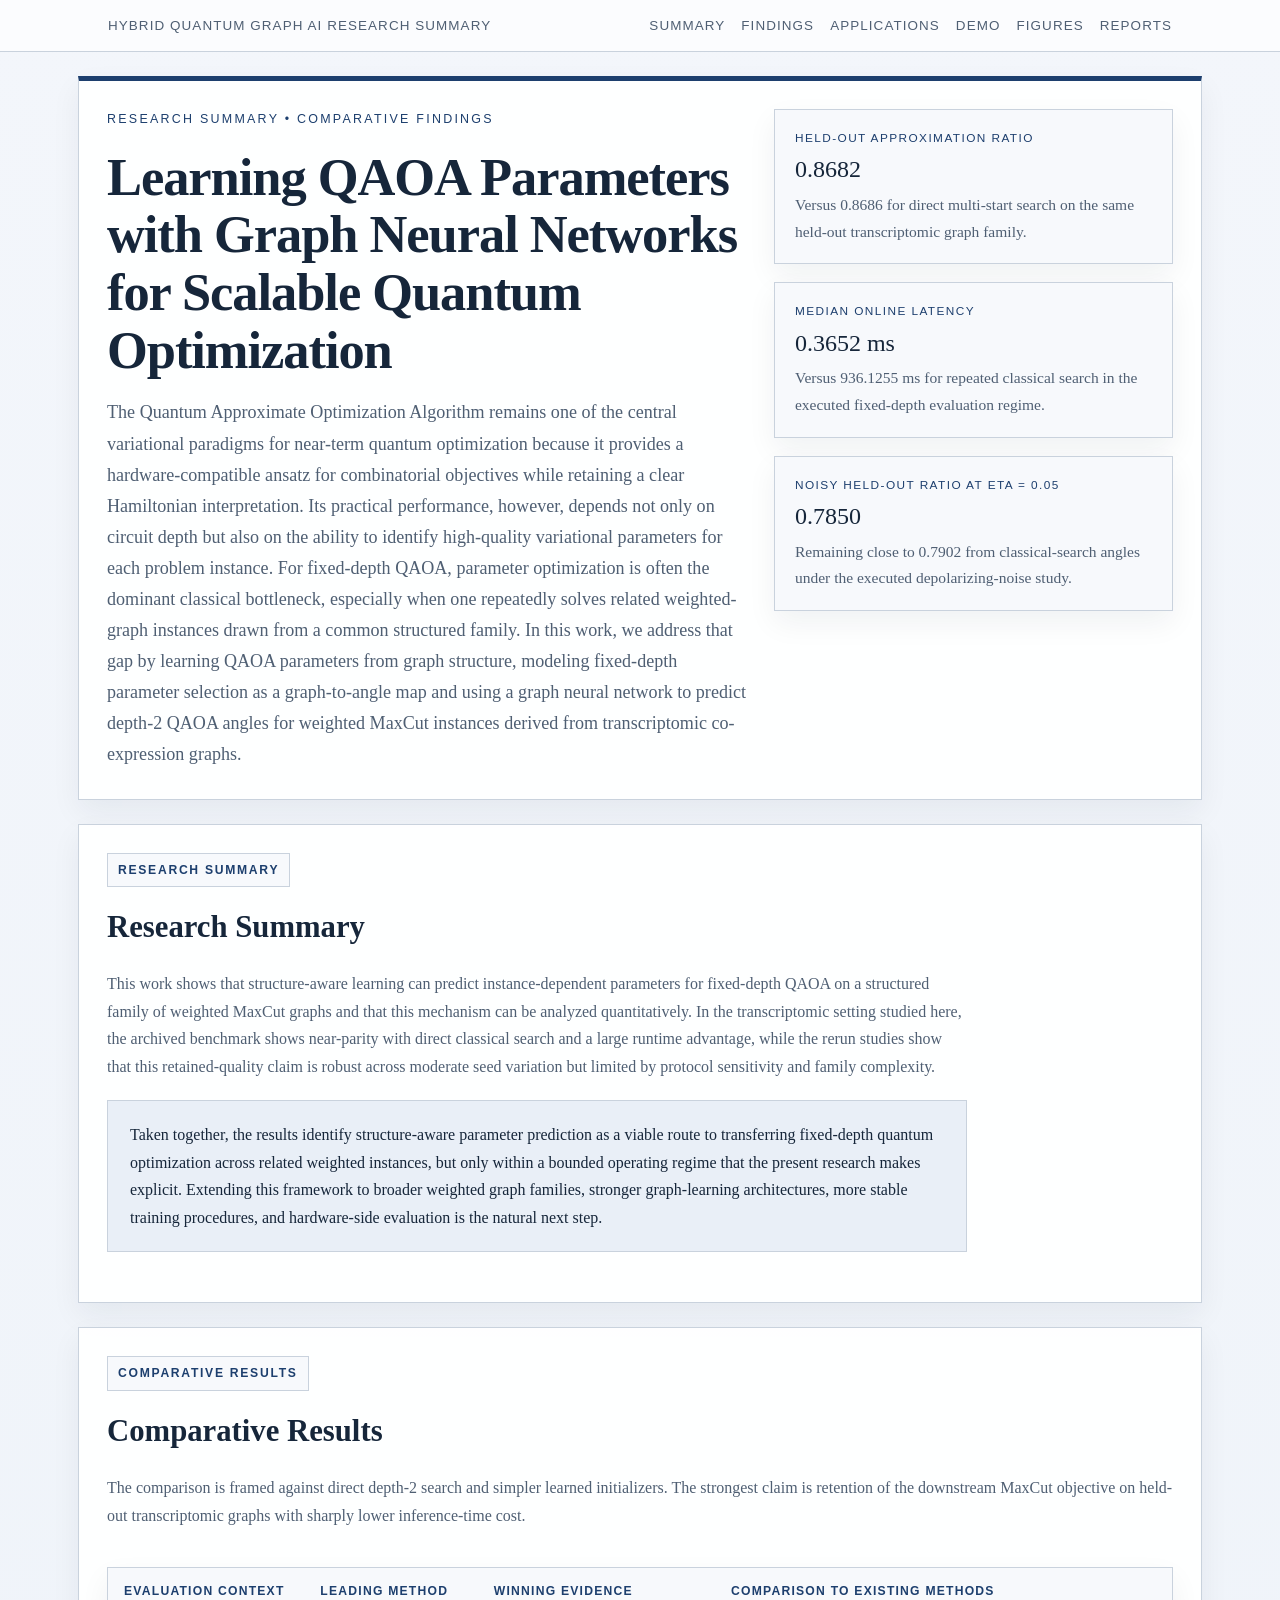
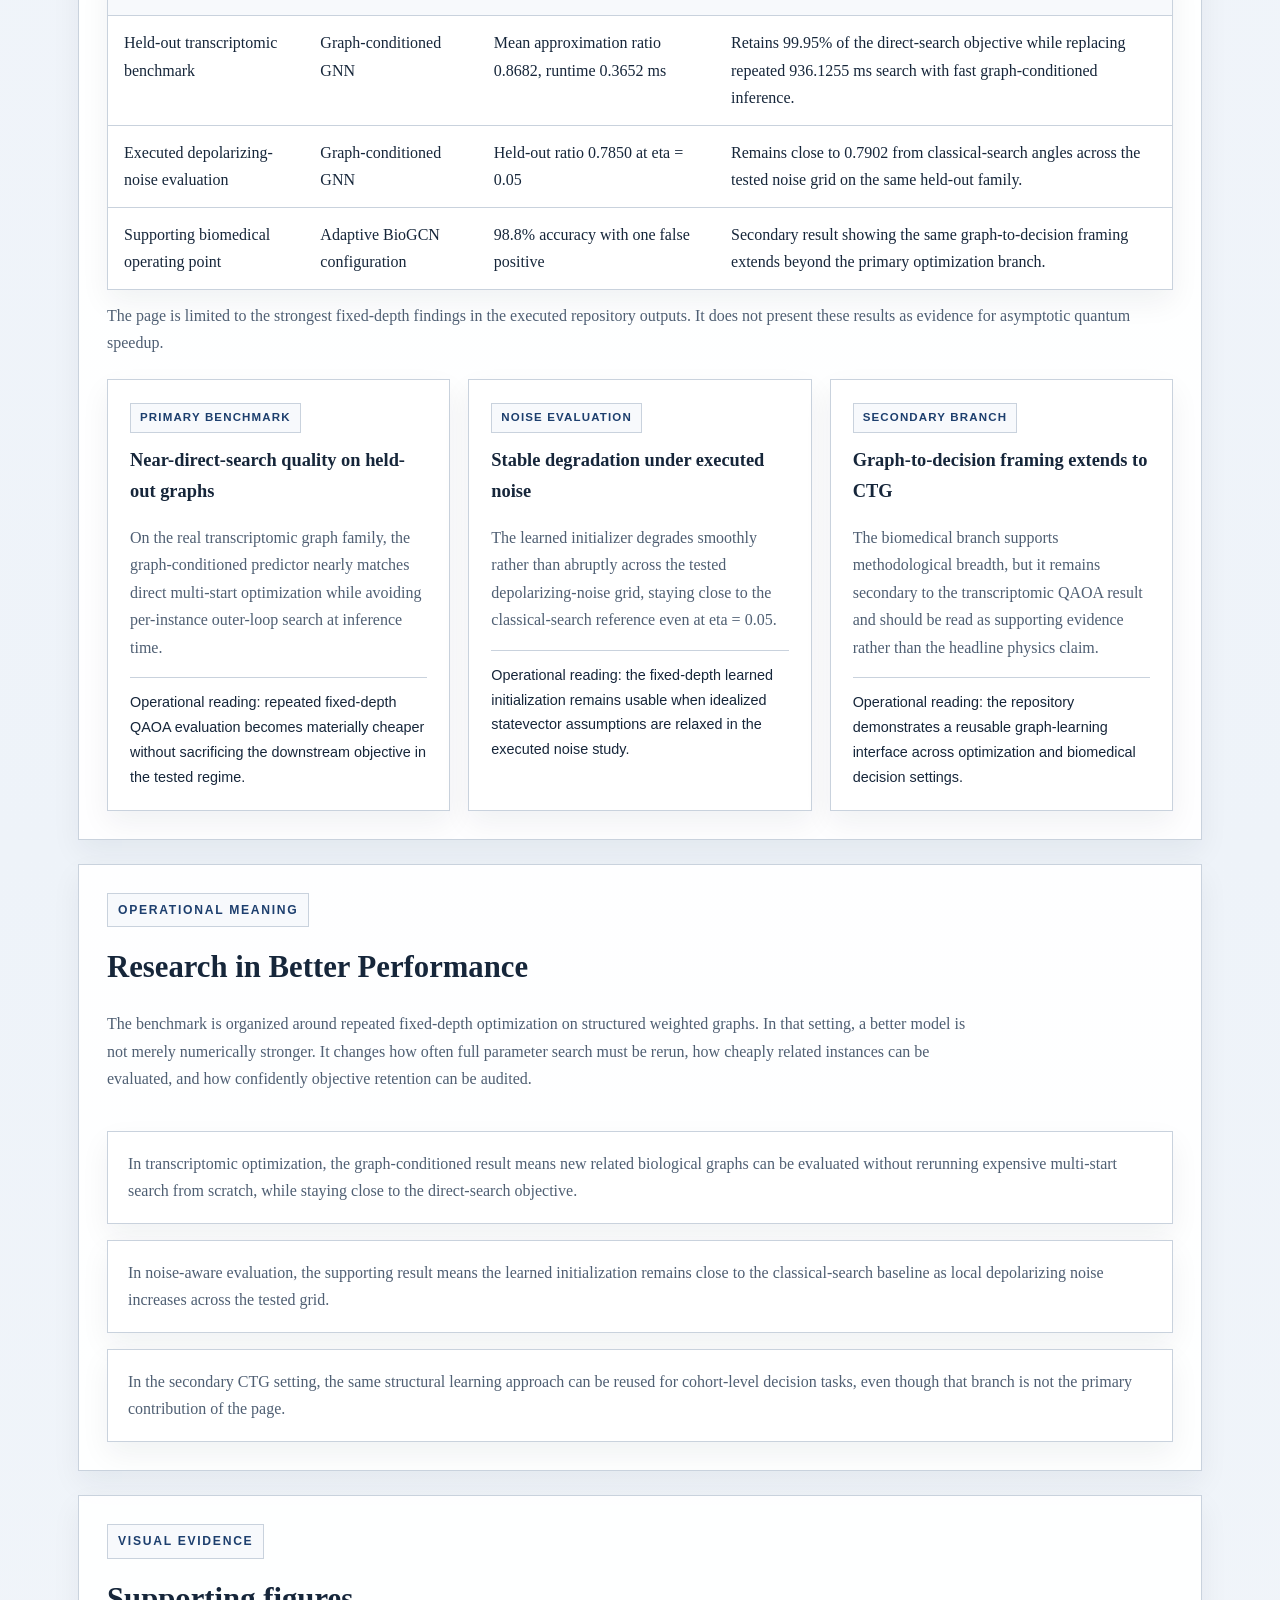
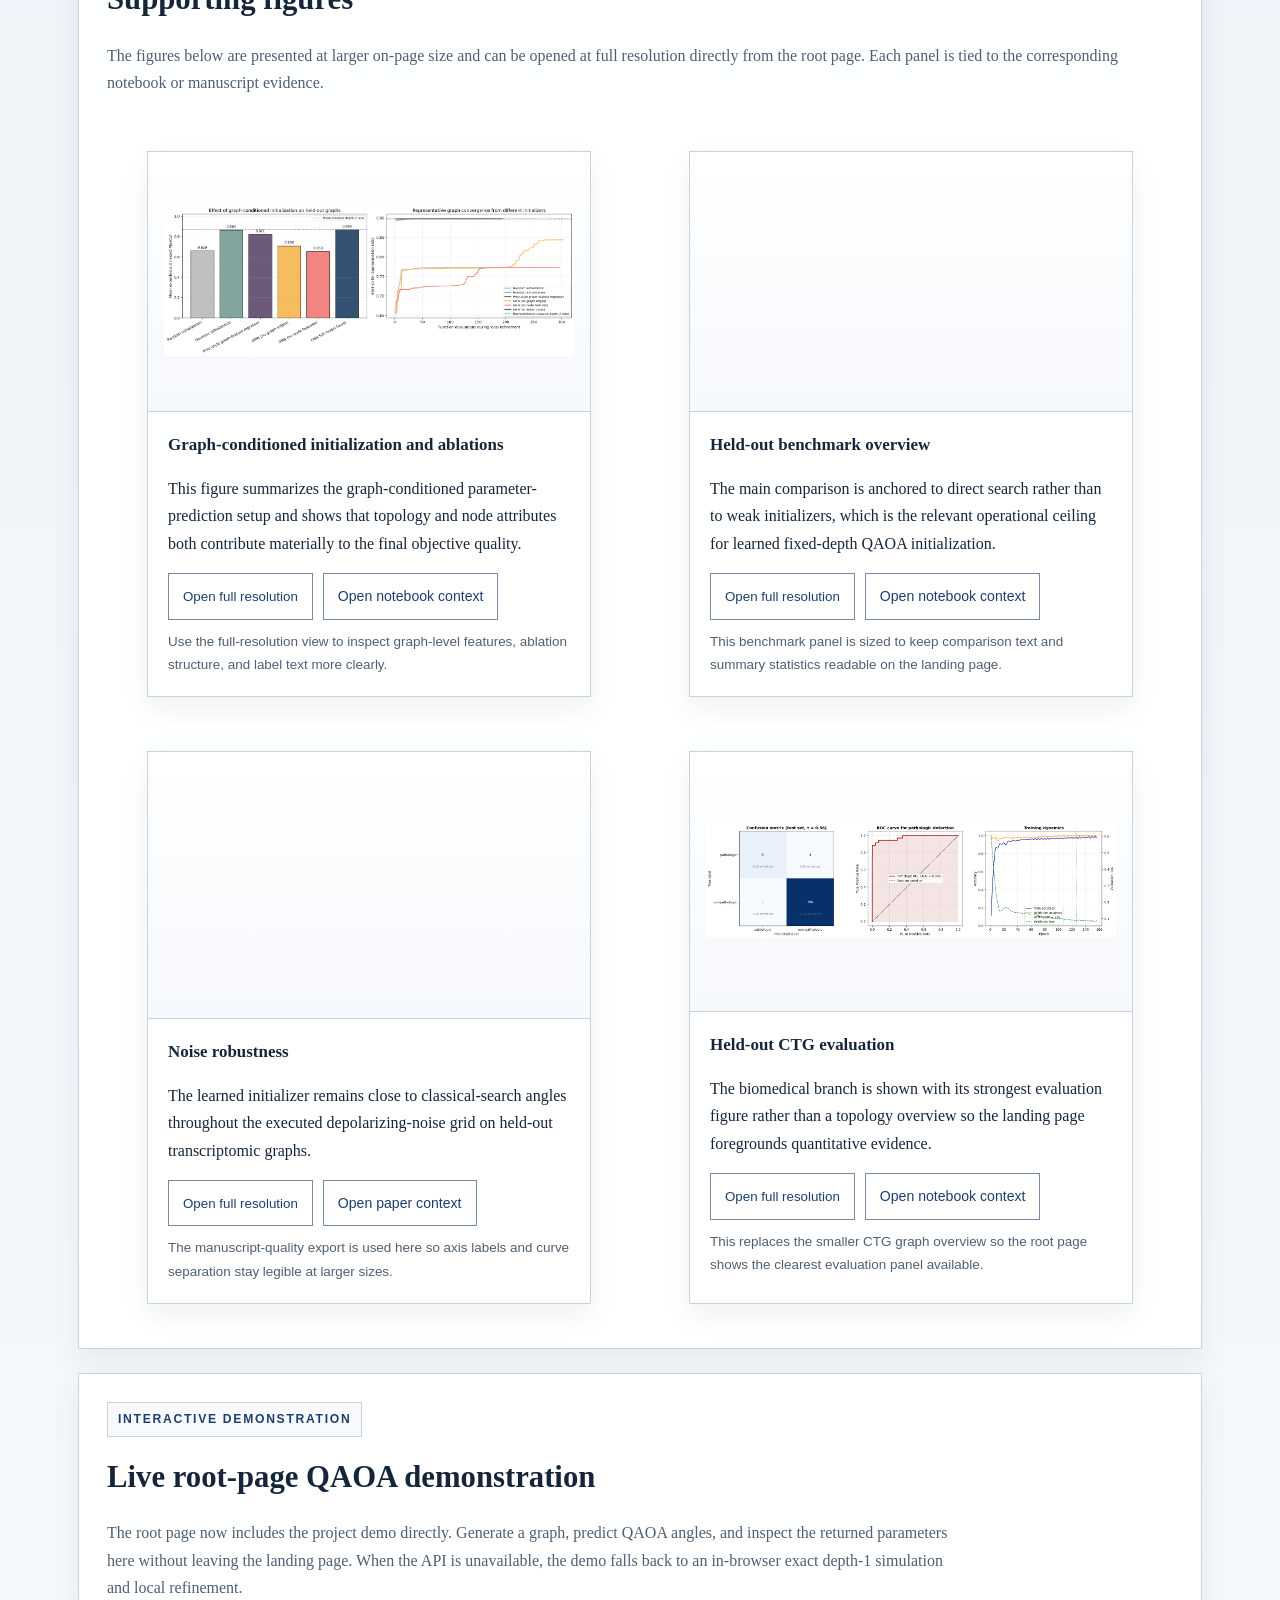
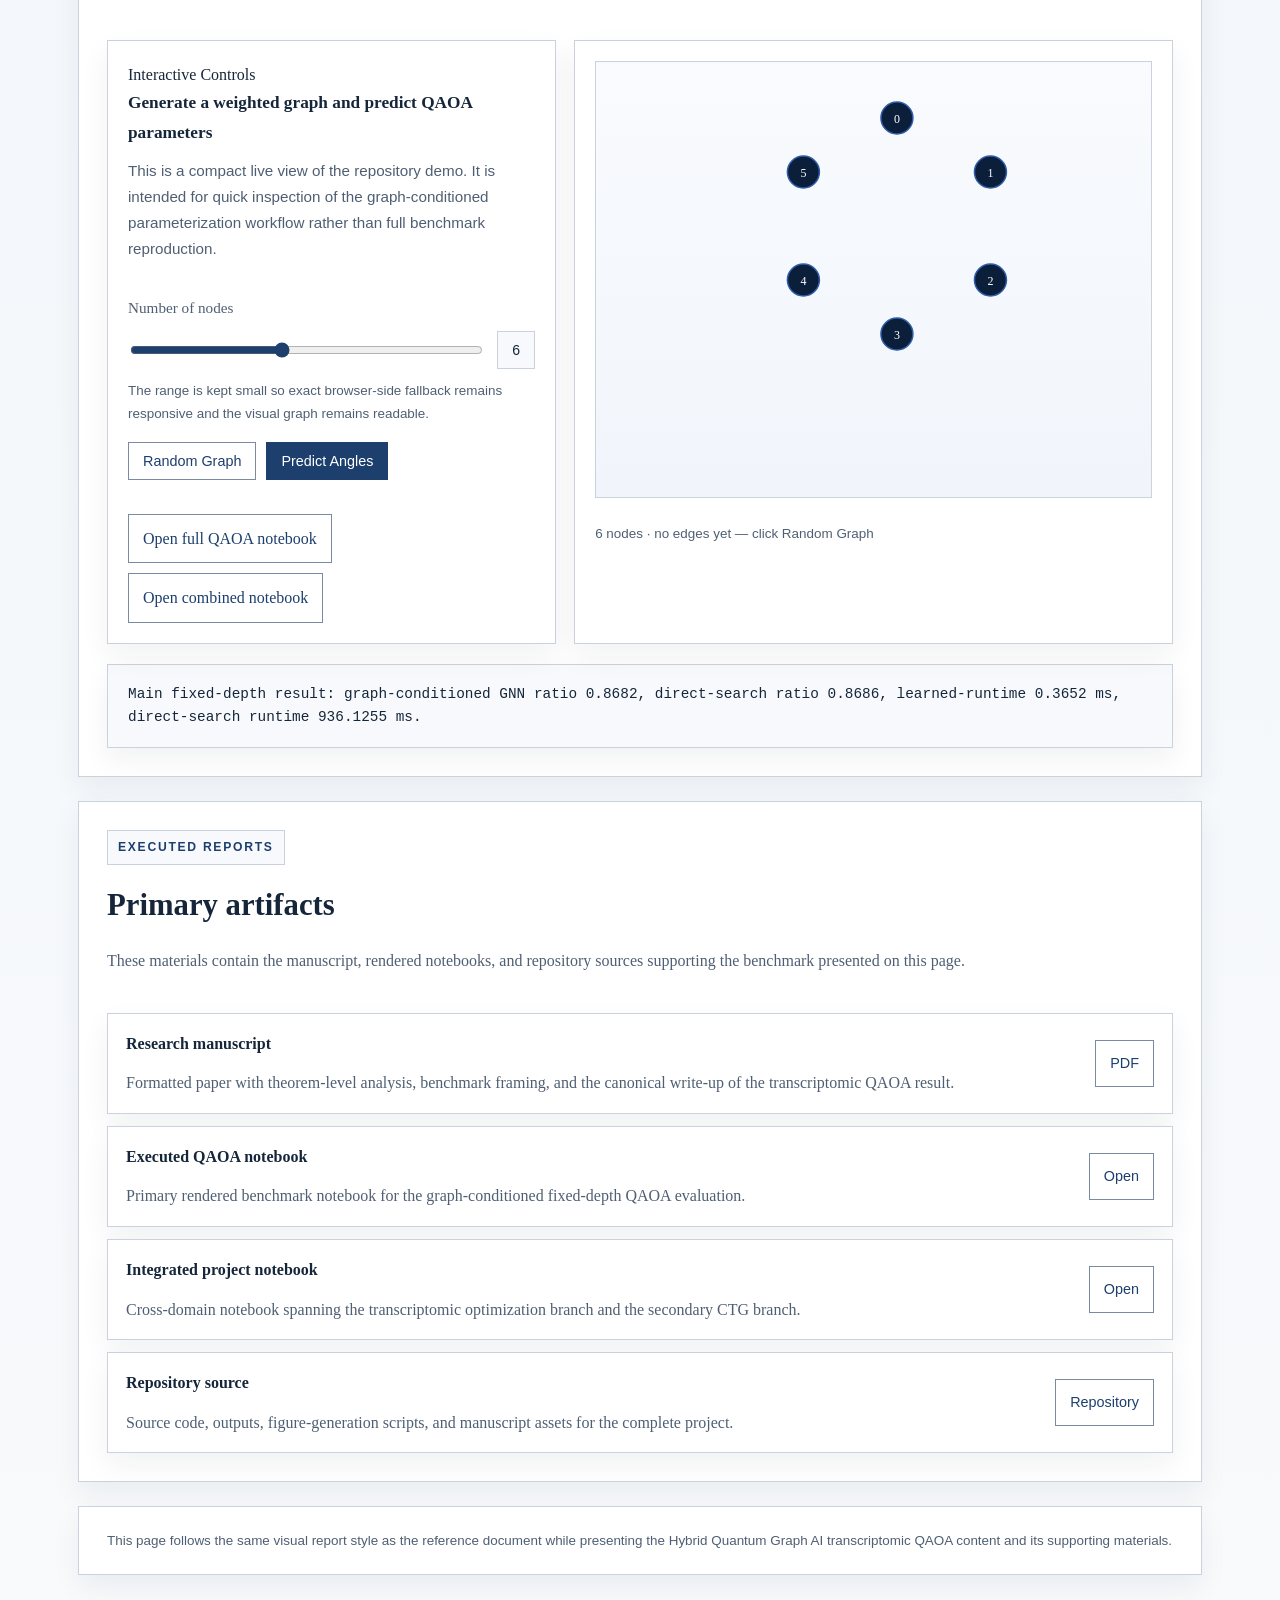
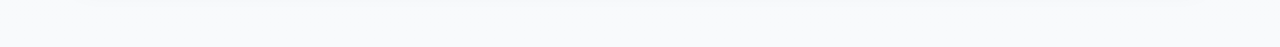
==== index.html @ 2dfcccbc "Update research project" ====
<!DOCTYPE html>
<html lang="en">
<head>
  <meta charset="UTF-8" />
  <meta name="viewport" content="width=device-width, initial-scale=1.0" />
  <title>Hybrid Quantum Graph AI Research Summary</title>
  <meta name="description" content="Research summary for graph neural network prediction of fixed-depth QAOA parameters on weighted transcriptomic graphs, with held-out evidence and reproducible materials." />
  <style>
    :root {
      --background: #ffffff;
      --surface: #f7f9fc;
      --border: #c9d2dd;
      --border-strong: #7a8ba1;
      --ink: #16263a;
      --muted: #4f5f73;
      --accent: #1d3f6e;
      --accent-soft: #e9eff7;
      --shadow: 0 12px 28px rgba(22, 38, 58, 0.06);
      --font-serif: "Iowan Old Style", "Palatino Linotype", "Book Antiqua", Garamond, Georgia, serif;
      --font-sans: "Avenir Next", "Segoe UI", Helvetica, Arial, sans-serif;
      --font-mono: "SFMono-Regular", Menlo, Consolas, monospace;
    }

    * {
      box-sizing: border-box;
    }

    html {
      scroll-behavior: smooth;
    }

    body {
      margin: 0;
      background:
        linear-gradient(180deg, #f3f6fb 0%, #eef3f9 38%, #f8fafc 100%);
      color: var(--ink);
      font-family: var(--font-serif);
      line-height: 1.72;
    }

    a {
      color: var(--accent);
      text-decoration: none;
    }

    a:hover,
    a:focus {
      text-decoration: underline;
    }

    img {
      display: block;
      width: 100%;
      height: auto;
    }

    .page {
      max-width: 1180px;
      margin: 0 auto;
      padding: 24px 28px 72px;
    }

    .page-stack {
      display: grid;
      gap: 24px;
    }

    .block-shell {
      border: 1px solid var(--border);
      background: rgba(255, 255, 255, 0.96);
      box-shadow: var(--shadow);
      overflow: hidden;
    }

    .block-shell > .block-inner {
      padding: 28px;
    }

    .report-bar {
      position: sticky;
      top: 0;
      z-index: 1000;
      border-bottom: 1px solid var(--border);
      background: #fbfcfe;
    }

    .report-bar-inner {
      max-width: 1120px;
      margin: 0 auto;
      padding: 14px 28px;
      display: flex;
      align-items: center;
      justify-content: space-between;
      gap: 18px;
      font-family: var(--font-sans);
      font-size: 0.84rem;
      color: var(--muted);
      letter-spacing: 0.08em;
      text-transform: uppercase;
    }

    .report-bar nav {
      display: flex;
      flex-wrap: wrap;
      gap: 16px;
    }

    .report-bar a {
      color: var(--muted);
    }

    .report-bar a:hover,
    .report-bar a:focus {
      color: var(--accent);
      text-decoration: none;
    }

    .cover {
      border-top: 5px solid var(--accent);
    }

    .cover-grid {
      display: grid;
      grid-template-columns: minmax(0, 1.45fr) minmax(320px, 0.9fr);
      gap: 24px;
      align-items: start;
    }

    .cover-kicker {
      margin: 0 0 18px;
      font-family: var(--font-sans);
      font-size: 0.78rem;
      letter-spacing: 0.18em;
      text-transform: uppercase;
      color: var(--accent);
    }

    h1,
    h2,
    h3,
    h4 {
      margin: 0;
      color: var(--ink);
      font-weight: 600;
    }

    h1 {
      max-width: 980px;
      font-size: clamp(2.3rem, 4.1vw, 3.8rem);
      line-height: 1.1;
      letter-spacing: -0.02em;
    }

    .subtitle {
      max-width: 100%;
      margin: 18px 0 0;
      font-size: 1.13rem;
      color: var(--muted);
    }

    .cover-meta {
      display: grid;
      grid-template-columns: 1fr;
      gap: 18px;
    }

    .meta-block {
      padding: 18px 20px;
      border: 1px solid var(--border);
      background: var(--surface);
      box-shadow: var(--shadow);
    }

    .meta-label {
      margin-bottom: 8px;
      font-family: var(--font-sans);
      font-size: 0.74rem;
      letter-spacing: 0.12em;
      text-transform: uppercase;
      color: var(--accent);
    }

    .meta-value {
      font-size: 1.5rem;
      line-height: 1.15;
    }

    .meta-note {
      margin: 8px 0 0;
      font-size: 0.97rem;
      color: var(--muted);
    }

    section {
      scroll-margin-top: 88px;
    }

    .section-header {
      display: grid;
      gap: 14px;
      align-items: start;
      margin-bottom: 22px;
    }

    .section-label {
      display: inline-flex;
      align-items: center;
      width: fit-content;
      padding: 6px 10px;
      border: 1px solid var(--border);
      background: var(--surface);
      font-family: var(--font-sans);
      font-size: 0.76rem;
      font-weight: 700;
      letter-spacing: 0.14em;
      text-transform: uppercase;
      color: var(--accent);
    }

    .section-intro h2 {
      font-size: clamp(1.55rem, 2.4vw, 2.1rem);
      margin-bottom: 10px;
    }

    .section-intro p,
    .body-copy p,
    .card p,
    .table-note,
    li {
      font-size: 1rem;
      color: var(--muted);
    }

    .body-copy {
      max-width: 860px;
    }

    .lead-callout {
      margin-top: 20px;
      padding: 20px 22px;
      border: 1px solid var(--border);
      background: var(--accent-soft);
    }

    .lead-callout p {
      margin: 0;
      color: var(--ink);
    }

    .grid-2,
    .grid-3 {
      display: grid;
      gap: 18px;
      margin-top: 22px;
    }

    .grid-2 {
      grid-template-columns: repeat(2, minmax(0, 1fr));
    }

    .grid-3 {
      grid-template-columns: repeat(3, minmax(0, 1fr));
    }

    .card,
    .figure,
    .table-wrap,
    .demo-panel,
    .link-item,
    .status-card,
    .code-block,
    .application-list li {
      border: 1px solid var(--border);
      background: #ffffff;
      box-shadow: var(--shadow);
    }

    .card {
      padding: 22px 22px 20px;
      min-width: 0;
    }

    .card h3 {
      margin-bottom: 10px;
      font-size: 1.15rem;
    }

    .card .tag {
      display: inline-block;
      margin-bottom: 12px;
      padding: 4px 9px;
      border: 1px solid var(--border);
      background: var(--surface);
      color: var(--accent);
      font-family: var(--font-sans);
      font-size: 0.72rem;
      font-weight: 700;
      letter-spacing: 0.1em;
      text-transform: uppercase;
    }

    .metric-line {
      margin-top: 12px;
      padding-top: 12px;
      border-top: 1px solid var(--border);
      font-family: var(--font-sans);
      font-size: 0.9rem;
      color: var(--ink);
    }

    .table-wrap {
      overflow-x: auto;
    }

    table {
      width: 100%;
      border-collapse: collapse;
      min-width: 720px;
    }

    th,
    td {
      padding: 13px 16px;
      border-bottom: 1px solid var(--border);
      text-align: left;
      vertical-align: top;
    }

    th {
      background: var(--surface);
      color: var(--accent);
      font-family: var(--font-sans);
      font-size: 0.76rem;
      font-weight: 700;
      letter-spacing: 0.1em;
      text-transform: uppercase;
    }

    tr:last-child td {
      border-bottom: 0;
    }

    .table-note {
      margin: 12px 0 0;
    }

    .application-list {
      display: grid;
      gap: 16px;
      margin: 18px 0 0;
      padding: 0;
      max-width: none;
      list-style: none;
    }

    .application-list li + li {
      margin-top: 0;
    }

    .application-list li {
      padding: 18px 20px;
    }

    .figure img {
      border-bottom: 1px solid var(--border);
      background: linear-gradient(180deg, #ffffff 0%, #f5f8fc 100%);
      object-fit: contain;
      aspect-ratio: auto;
      min-height: 260px;
      max-height: 520px;
      height: auto;
      padding: 16px;
    }

    .figure > .figure-zoom {
      display: block;
      width: 100%;
      padding: 0;
      border: 0;
      background: transparent;
      cursor: zoom-in;
    }

    .figure-copy {
      padding: 18px 20px 20px;
    }

    .figure-copy h3 {
      margin-bottom: 8px;
      font-size: 1.06rem;
    }

    .figure-actions {
      display: flex;
      flex-wrap: wrap;
      gap: 10px;
      margin-top: 14px;
      font-family: var(--font-sans);
      font-size: 0.88rem;
    }

    .figure-note {
      margin-top: 10px;
      font-family: var(--font-sans);
      font-size: 0.84rem;
      color: var(--muted);
    }

    .demo-shell {
      display: grid;
      grid-template-columns: minmax(280px, 0.9fr) minmax(0, 1.2fr);
      gap: 18px;
      margin-top: 22px;
    }

    .demo-panel {
      padding: 20px;
    }

    .demo-panel h3 {
      margin-bottom: 8px;
      font-size: 1.08rem;
    }

    .demo-panel p,
    .demo-panel label,
    .demo-panel li {
      color: var(--muted);
      font-size: 0.95rem;
    }

    .demo-controls {
      display: grid;
      gap: 16px;
    }

    .slider-row {
      display: flex;
      align-items: center;
      gap: 12px;
      margin-top: 10px;
    }

    .slider-row input[type="range"] {
      width: 100%;
      accent-color: var(--accent);
    }

    .n-badge {
      min-width: 38px;
      padding: 6px 10px;
      border: 1px solid var(--border);
      background: var(--surface);
      font-family: var(--font-sans);
      font-size: 0.88rem;
      text-align: center;
      color: var(--ink);
    }

    .btn-group {
      display: flex;
      flex-wrap: wrap;
      gap: 10px;
    }

    .btn {
      display: inline-flex;
      align-items: center;
      justify-content: center;
      padding: 10px 14px;
      border: 1px solid var(--border-strong);
      background: #ffffff;
      color: var(--accent);
      font-family: var(--font-sans);
      font-size: 0.9rem;
      cursor: pointer;
    }

    .btn:hover,
    .btn:focus {
      background: var(--accent-soft);
    }

    .btn-primary {
      background: var(--accent);
      color: #ffffff;
      border-color: var(--accent);
    }

    .btn-primary:hover,
    .btn-primary:focus {
      background: #163457;
    }

    .field-note,
    .demo-hint,
    .demo-copy {
      margin-top: 10px;
      font-family: var(--font-sans);
      font-size: 0.84rem;
      color: var(--muted);
    }

    .demo-stage {
      display: grid;
      gap: 14px;
    }

    .graph-frame {
      border: 1px solid var(--border);
      background: linear-gradient(180deg, #f9fbfe 0%, #f1f5fb 100%);
      min-height: 360px;
      padding: 14px;
    }

    #graph-svg {
      width: 100%;
      height: 320px;
      display: block;
    }

    .hidden {
      display: none;
    }

    .status-card {
      padding: 16px 18px;
      background: var(--surface);
    }

    .status-card strong {
      display: block;
      margin-bottom: 10px;
      font-family: var(--font-sans);
      font-size: 0.8rem;
      letter-spacing: 0.1em;
      text-transform: uppercase;
      color: var(--accent);
    }

    .result-grid {
      display: grid;
      grid-template-columns: repeat(3, minmax(0, 1fr));
      gap: 12px;
    }

    .result-grid span {
      display: block;
      margin-bottom: 4px;
      font-family: var(--font-sans);
      font-size: 0.76rem;
      letter-spacing: 0.08em;
      text-transform: uppercase;
      color: var(--muted);
    }

    .result-grid code {
      font-family: var(--font-mono);
      font-size: 0.92rem;
      color: var(--ink);
    }

    .source-badge {
      margin-top: 14px;
      display: inline-flex;
      align-items: center;
      padding: 8px 12px;
      font-family: var(--font-sans);
      font-size: 0.82rem;
      border: 1px solid var(--border);
      background: #ffffff;
      color: var(--ink);
    }

    .source-badge.hidden {
      display: none;
    }

    .source-badge.api {
      border-color: #9bb0c8;
      background: #eef4fb;
    }

    .source-badge.browser {
      border-color: #b7c7af;
      background: #f3f8ef;
    }

    .error-card {
      border-color: #d7b5b5;
      background: #fff7f7;
    }

    .demo-links {
      display: flex;
      flex-wrap: wrap;
      gap: 10px;
      margin-top: 18px;
    }

    .figure-modal {
      width: min(1100px, calc(100vw - 32px));
      max-height: calc(100vh - 32px);
      padding: 0;
      border: 1px solid var(--border);
      box-shadow: 0 28px 60px rgba(8, 19, 35, 0.26);
      background: #ffffff;
    }

    .figure-modal::backdrop {
      background: rgba(8, 19, 35, 0.7);
    }

    .figure-modal-header {
      display: flex;
      align-items: center;
      justify-content: space-between;
      gap: 12px;
      padding: 16px 18px;
      border-bottom: 1px solid var(--border);
      background: var(--surface);
    }

    .figure-modal-title {
      font-size: 1rem;
    }

    .figure-modal-body {
      padding: 18px;
      background: #ffffff;
    }

    .figure-modal-body img {
      width: 100%;
      height: auto;
      max-height: calc(100vh - 160px);
      object-fit: contain;
      background: linear-gradient(180deg, #ffffff 0%, #f5f8fc 100%);
    }

    .link-list {
      display: grid;
      gap: 12px;
      margin-top: 20px;
    }

    .link-item {
      display: flex;
      justify-content: space-between;
      align-items: center;
      gap: 18px;
      padding: 16px 18px;
    }

    .link-item strong {
      display: block;
      margin-bottom: 4px;
      color: var(--ink);
    }

    .link-actions {
      display: flex;
      flex-wrap: wrap;
      gap: 10px;
      font-family: var(--font-sans);
      font-size: 0.9rem;
      white-space: nowrap;
    }

    .button-link {
      display: inline-flex;
      align-items: center;
      justify-content: center;
      padding: 10px 14px;
      border: 1px solid var(--border-strong);
      background: #ffffff;
      color: var(--accent);
      text-decoration: none;
    }

    .button-link:hover,
    .button-link:focus {
      background: var(--accent-soft);
      text-decoration: none;
    }

    .code-block {
      margin-top: 20px;
      padding: 18px 20px;
      background: var(--surface);
      overflow-x: auto;
      font-family: var(--font-mono);
      font-size: 0.9rem;
      line-height: 1.6;
      color: var(--ink);
    }

    footer {
      padding: 22px 28px;
      font-family: var(--font-sans);
      font-size: 0.84rem;
      color: var(--muted);
    }

    @media (max-width: 900px) {
      .cover-grid,
      .cover-meta,
      .grid-2,
      .grid-3,
      .section-header,
      .demo-shell,
      .result-grid {
        grid-template-columns: 1fr;
      }

      .report-bar-inner,
      .link-item {
        flex-direction: column;
        align-items: flex-start;
      }

      .page {
        padding: 0 20px 56px;
      }

      .block-shell > .block-inner,
      footer {
        padding: 22px 20px;
      }

      .report-bar-inner {
        padding: 14px 20px;
      }

      table {
        min-width: 640px;
      }
    }

    @media (max-width: 640px) {
      .page {
        padding: 0 14px 44px;
      }

      .block-shell > .block-inner,
      footer {
        padding: 18px 16px;
      }

      .figure img {
        min-height: 200px;
      }
    }
  </style>
</head>
<body>
  <header class="report-bar">
    <div class="report-bar-inner">
      <div>Hybrid Quantum Graph AI Research Summary</div>
      <nav aria-label="Primary">
        <a href="#summary">Summary</a>
        <a href="#findings">Findings</a>
        <a href="#applications">Applications</a>
        <a href="#demo">Demo</a>
        <a href="#figures">Figures</a>
        <a href="#reports">Reports</a>
      </nav>
    </div>
  </header>

  <main class="page">
    <div class="page-stack">
      <section class="cover block-shell">
        <div class="block-inner cover-grid">
          <div>
            <p class="cover-kicker">Research Summary • Comparative Findings</p>
            <h1>Learning QAOA Parameters with Graph Neural Networks for Scalable Quantum Optimization</h1>
            <p class="subtitle">
              The Quantum Approximate Optimization Algorithm remains one of the central variational paradigms for near-term quantum optimization because it provides a hardware-compatible ansatz for combinatorial objectives while retaining a clear Hamiltonian interpretation. Its practical performance, however, depends not only on circuit depth but also on the ability to identify high-quality variational parameters for each problem instance. For fixed-depth QAOA, parameter optimization is often the dominant classical bottleneck, especially when one repeatedly solves related weighted-graph instances drawn from a common structured family. In this work, we address that gap by learning QAOA parameters from graph structure, modeling fixed-depth parameter selection as a graph-to-angle map and using a graph neural network to predict depth-2 QAOA angles for weighted MaxCut instances derived from transcriptomic co-expression graphs.
            </p>
          </div>

          <div class="cover-meta" aria-label="Headline metrics">
            <article class="meta-block">
              <div class="meta-label">Held-out approximation ratio</div>
              <div class="meta-value">0.8682</div>
              <p class="meta-note">Versus 0.8686 for direct multi-start search on the same held-out transcriptomic graph family.</p>
            </article>
            <article class="meta-block">
              <div class="meta-label">Median online latency</div>
              <div class="meta-value">0.3652 ms</div>
              <p class="meta-note">Versus 936.1255 ms for repeated classical search in the executed fixed-depth evaluation regime.</p>
            </article>
            <article class="meta-block">
              <div class="meta-label">Noisy held-out ratio at eta = 0.05</div>
              <div class="meta-value">0.7850</div>
              <p class="meta-note">Remaining close to 0.7902 from classical-search angles under the executed depolarizing-noise study.</p>
            </article>
          </div>
        </div>
      </section>

      <section id="summary" class="block-shell">
        <div class="block-inner">
          <div class="section-header">
            <div class="section-label">Research Summary</div>
            <div class="section-intro body-copy">
              <h2>Research Summary</h2>
          <p>
            This work shows that structure-aware learning can predict instance-dependent parameters for fixed-depth QAOA on a structured family of weighted MaxCut graphs and that this mechanism can be analyzed quantitatively. In the transcriptomic setting studied here, the archived benchmark shows near-parity with direct classical search and a large runtime advantage, while the rerun studies show that this retained-quality claim is robust across moderate seed variation but limited by protocol sensitivity and family complexity.
          </p>
          <div class="lead-callout">
            <p>
              Taken together, the results identify structure-aware parameter prediction as a viable route to transferring fixed-depth quantum optimization across related weighted instances, but only within a bounded operating regime that the present research makes explicit. Extending this framework to broader weighted graph families, stronger graph-learning architectures, more stable training procedures, and hardware-side evaluation is the natural next step.
            </p>
          </div>
        </div>
          </div>
        </div>
      </section>

      <section id="findings" class="block-shell">
        <div class="block-inner">
          <div class="section-header">
            <div class="section-label">Comparative Results</div>
            <div class="section-intro">
              <h2>Comparative Results</h2>
              <p>
                The comparison is framed against direct depth-2 search and simpler learned initializers. The strongest claim is retention of the downstream MaxCut objective on held-out transcriptomic graphs with sharply lower inference-time cost.
              </p>
            </div>
          </div>

          <div class="table-wrap">
        <table>
          <thead>
            <tr>
              <th>Evaluation Context</th>
              <th>Leading Method</th>
              <th>Winning Evidence</th>
              <th>Comparison To Existing Methods</th>
            </tr>
          </thead>
          <tbody>
            <tr>
              <td>Held-out transcriptomic benchmark</td>
              <td>Graph-conditioned GNN</td>
              <td>Mean approximation ratio 0.8682, runtime 0.3652 ms</td>
              <td>Retains 99.95% of the direct-search objective while replacing repeated 936.1255 ms search with fast graph-conditioned inference.</td>
            </tr>
            <tr>
              <td>Executed depolarizing-noise evaluation</td>
              <td>Graph-conditioned GNN</td>
              <td>Held-out ratio 0.7850 at eta = 0.05</td>
              <td>Remains close to 0.7902 from classical-search angles across the tested noise grid on the same held-out family.</td>
            </tr>
            <tr>
              <td>Supporting biomedical operating point</td>
              <td>Adaptive BioGCN configuration</td>
              <td>98.8% accuracy with one false positive</td>
              <td>Secondary result showing the same graph-to-decision framing extends beyond the primary optimization branch.</td>
            </tr>
          </tbody>
        </table>
          </div>
          <p class="table-note">
        The page is limited to the strongest fixed-depth findings in the executed repository outputs. It does not present these results as evidence for asymptotic quantum speedup.
          </p>

          <div class="grid-3">
        <article class="card">
          <div class="tag">Primary Benchmark</div>
          <h3>Near-direct-search quality on held-out graphs</h3>
          <p>
            On the real transcriptomic graph family, the graph-conditioned predictor nearly matches direct multi-start optimization while avoiding per-instance outer-loop search at inference time.
          </p>
          <div class="metric-line">Operational reading: repeated fixed-depth QAOA evaluation becomes materially cheaper without sacrificing the downstream objective in the tested regime.</div>
        </article>

        <article class="card">
          <div class="tag">Noise Evaluation</div>
          <h3>Stable degradation under executed noise</h3>
          <p>
            The learned initializer degrades smoothly rather than abruptly across the tested depolarizing-noise grid, staying close to the classical-search reference even at eta = 0.05.
          </p>
          <div class="metric-line">Operational reading: the fixed-depth learned initialization remains usable when idealized statevector assumptions are relaxed in the executed noise study.</div>
        </article>

        <article class="card">
          <div class="tag">Secondary Branch</div>
          <h3>Graph-to-decision framing extends to CTG</h3>
          <p>
            The biomedical branch supports methodological breadth, but it remains secondary to the transcriptomic QAOA result and should be read as supporting evidence rather than the headline physics claim.
          </p>
          <div class="metric-line">Operational reading: the repository demonstrates a reusable graph-learning interface across optimization and biomedical decision settings.</div>
        </article>
          </div>
        </div>
      </section>

      <section id="applications" class="block-shell">
        <div class="block-inner">
          <div class="section-header">
            <div class="section-label">Operational Meaning</div>
            <div class="section-intro body-copy">
              <h2>Research in Better Performance</h2>
              <p>
                The benchmark is organized around repeated fixed-depth optimization on structured weighted graphs. In that setting, a better model is not merely numerically stronger. It changes how often full parameter search must be rerun, how cheaply related instances can be evaluated, and how confidently objective retention can be audited.
              </p>
            </div>
          </div>

          <ul class="application-list">
        <li>
          In transcriptomic optimization, the graph-conditioned result means new related biological graphs can be evaluated without rerunning expensive multi-start search from scratch, while staying close to the direct-search objective.
        </li>
        <li>
          In noise-aware evaluation, the supporting result means the learned initialization remains close to the classical-search baseline as local depolarizing noise increases across the tested grid.
        </li>
        <li>
          In the secondary CTG setting, the same structural learning approach can be reused for cohort-level decision tasks, even though that branch is not the primary contribution of the page.
        </li>
          </ul>
        </div>
      </section>

      <section id="figures" class="block-shell">
        <div class="block-inner">
          <div class="section-header">
            <div class="section-label">Visual Evidence</div>
            <div class="section-intro">
              <h2>Supporting figures</h2>
              <p>
                The figures below are presented at larger on-page size and can be opened at full resolution directly from the root page. Each panel is tied to the corresponding notebook or manuscript evidence.
              </p>
            </div>
          </div>

          <div class="grid-2">
        <figure class="figure">
          <button class="figure-zoom" type="button" data-figure-src="website/notebooks_html/figures/qaoa_demo_graph_conditioned_initialization.png" data-figure-title="Graph-conditioned initialization and ablations">
            <img src="website/notebooks_html/figures/qaoa_demo_graph_conditioned_initialization.png" alt="Graph-conditioned initialization and ablation figure" loading="lazy" decoding="async" />
          </button>
          <figcaption class="figure-copy">
            <h3>Graph-conditioned initialization and ablations</h3>
            <p>
              This figure summarizes the graph-conditioned parameter-prediction setup and shows that topology and node attributes both contribute materially to the final objective quality.
            </p>
            <div class="figure-actions">
              <button class="button-link figure-zoom" type="button" data-figure-src="website/notebooks_html/figures/qaoa_demo_graph_conditioned_initialization.png" data-figure-title="Graph-conditioned initialization and ablations">Open full resolution</button>
              <a class="button-link" href="website/notebooks_html/qaoa_demo.html">Open notebook context</a>
            </div>
            <div class="figure-note">Use the full-resolution view to inspect graph-level features, ablation structure, and label text more clearly.</div>
          </figcaption>
        </figure>

        <figure class="figure">
          <button class="figure-zoom" type="button" data-figure-src="website/notebooks_html/figures/qaoa_demo_benchmark_overview.png" data-figure-title="Held-out benchmark overview">
            <img src="website/notebooks_html/figures/qaoa_demo_benchmark_overview.png" alt="Held-out benchmark overview for the QAOA transcriptomic evaluation" loading="lazy" decoding="async" />
          </button>
          <figcaption class="figure-copy">
            <h3>Held-out benchmark overview</h3>
            <p>
              The main comparison is anchored to direct search rather than to weak initializers, which is the relevant operational ceiling for learned fixed-depth QAOA initialization.
            </p>
            <div class="figure-actions">
              <button class="button-link figure-zoom" type="button" data-figure-src="website/notebooks_html/figures/qaoa_demo_benchmark_overview.png" data-figure-title="Held-out benchmark overview">Open full resolution</button>
              <a class="button-link" href="website/notebooks_html/qaoa_demo.html">Open notebook context</a>
            </div>
            <div class="figure-note">This benchmark panel is sized to keep comparison text and summary statistics readable on the landing page.</div>
          </figcaption>
        </figure>
          </div>

          <div class="grid-2">
        <figure class="figure">
          <button class="figure-zoom" type="button" data-figure-src="research_paper/figures/qaoa_noise_robustness.png" data-figure-title="Noise robustness under depolarizing noise">
            <img src="research_paper/figures/qaoa_noise_robustness.png" alt="Noise robustness plot for learned and classical-search QAOA angles" loading="lazy" decoding="async" />
          </button>
          <figcaption class="figure-copy">
            <h3>Noise robustness</h3>
            <p>
              The learned initializer remains close to classical-search angles throughout the executed depolarizing-noise grid on held-out transcriptomic graphs.
            </p>
            <div class="figure-actions">
              <button class="button-link figure-zoom" type="button" data-figure-src="research_paper/figures/qaoa_noise_robustness.png" data-figure-title="Noise robustness under depolarizing noise">Open full resolution</button>
              <a class="button-link" href="research_paper/research_paper.pdf">Open paper context</a>
            </div>
            <div class="figure-note">The manuscript-quality export is used here so axis labels and curve separation stay legible at larger sizes.</div>
          </figcaption>
        </figure>

        <figure class="figure">
          <button class="figure-zoom" type="button" data-figure-src="website/notebooks_html/figures/bio_demo_heldout_evaluation.png" data-figure-title="Held-out CTG evaluation">
            <img src="website/notebooks_html/figures/bio_demo_heldout_evaluation.png" alt="Held-out CTG evaluation figure" loading="lazy" decoding="async" />
          </button>
          <figcaption class="figure-copy">
            <h3>Held-out CTG evaluation</h3>
            <p>
              The biomedical branch is shown with its strongest evaluation figure rather than a topology overview so the landing page foregrounds quantitative evidence.
            </p>
            <div class="figure-actions">
              <button class="button-link figure-zoom" type="button" data-figure-src="website/notebooks_html/figures/bio_demo_heldout_evaluation.png" data-figure-title="Held-out CTG evaluation">Open full resolution</button>
              <a class="button-link" href="website/notebooks_html/bio_demo.html">Open notebook context</a>
            </div>
            <div class="figure-note">This replaces the smaller CTG graph overview so the root page shows the clearest evaluation panel available.</div>
          </figcaption>
        </figure>
          </div>
        </div>
      </section>

      <section id="demo" class="block-shell">
        <div class="block-inner">
          <div class="section-header">
            <div class="section-label">Interactive Demonstration</div>
            <div class="section-intro body-copy">
              <h2>Live root-page QAOA demonstration</h2>
              <p>
                The root page now includes the project demo directly. Generate a graph, predict QAOA angles, and inspect the returned parameters here without leaving the landing page. When the API is unavailable, the demo falls back to an in-browser exact depth-1 simulation and local refinement.
              </p>
            </div>
          </div>

          <div class="demo-shell">
        <article class="demo-panel demo-controls">
          <div>
            <div class="tag">Interactive Controls</div>
            <h3>Generate a weighted graph and predict QAOA parameters</h3>
            <p class="demo-copy">
              This is a compact live view of the repository demo. It is intended for quick inspection of the graph-conditioned parameterization workflow rather than full benchmark reproduction.
            </p>
          </div>

          <div>
            <label for="n-range">Number of nodes</label>
            <div class="slider-row">
              <input id="n-range" type="range" min="3" max="10" value="6" />
              <span id="n-val" class="n-badge">6</span>
            </div>
            <input id="n" type="hidden" value="6" />
            <div class="field-note">The range is kept small so exact browser-side fallback remains responsive and the visual graph remains readable.</div>
          </div>

          <div class="btn-group">
            <button class="btn" id="random" type="button">Random Graph</button>
            <button class="btn btn-primary" id="predict" type="button">Predict Angles</button>
          </div>

          <div class="demo-links">
            <a class="button-link" href="website/notebooks_html/qaoa_demo.html">Open full QAOA notebook</a>
            <a class="button-link" href="website/notebooks_html/quantum_ai_bio_combined.html">Open combined notebook</a>
          </div>
        </article>

        <article class="demo-panel demo-stage">
          <div class="graph-frame">
            <svg id="graph-svg" viewBox="0 0 480 320" role="img" aria-label="Interactive QAOA graph visualization"></svg>
          </div>
          <div id="graph-hint" class="demo-hint">6 nodes · no edges yet — click Random Graph</div>

          <div id="error-panel" class="status-card error-card hidden">
            <strong>Demo status</strong>
            <div id="error-msg"></div>
          </div>

          <div id="result-panel" class="status-card hidden">
            <strong>Predicted parameters</strong>
            <div class="result-grid">
              <div>
                <span>Gammas</span>
                <code id="res-gammas"></code>
              </div>
              <div>
                <span>Betas</span>
                <code id="res-betas"></code>
              </div>
              <div>
                <span>Expected cut</span>
                <code id="res-cut"></code>
              </div>
            </div>
            <div id="source-badge" class="source-badge hidden"></div>
          </div>
        </article>
          </div>

          <div class="code-block">Main fixed-depth result: graph-conditioned GNN ratio 0.8682, direct-search ratio 0.8686, learned-runtime 0.3652 ms, direct-search runtime 936.1255 ms.</div>
        </div>
      </section>

      <section id="reports" class="block-shell">
        <div class="block-inner">
          <div class="section-header">
            <div class="section-label">Executed Reports</div>
            <div class="section-intro">
              <h2>Primary artifacts</h2>
              <p>
                These materials contain the manuscript, rendered notebooks, and repository sources supporting the benchmark presented on this page.
              </p>
            </div>
          </div>

          <div class="link-list">
        <div class="link-item">
          <div>
            <strong>Research manuscript</strong>
            <div class="table-note">Formatted paper with theorem-level analysis, benchmark framing, and the canonical write-up of the transcriptomic QAOA result.</div>
          </div>
          <div class="link-actions">
            <a class="button-link" href="research_paper/research_paper.pdf">PDF</a>
          </div>
        </div>

        <div class="link-item">
          <div>
            <strong>Executed QAOA notebook</strong>
            <div class="table-note">Primary rendered benchmark notebook for the graph-conditioned fixed-depth QAOA evaluation.</div>
          </div>
          <div class="link-actions">
            <a class="button-link" href="website/notebooks_html/qaoa_demo.html">Open</a>
          </div>
        </div>

        <div class="link-item">
          <div>
            <strong>Integrated project notebook</strong>
            <div class="table-note">Cross-domain notebook spanning the transcriptomic optimization branch and the secondary CTG branch.</div>
          </div>
          <div class="link-actions">
            <a class="button-link" href="website/notebooks_html/quantum_ai_bio_combined.html">Open</a>
          </div>
        </div>

        <div class="link-item">
          <div>
            <strong>Repository source</strong>
            <div class="table-note">Source code, outputs, figure-generation scripts, and manuscript assets for the complete project.</div>
          </div>
          <div class="link-actions">
            <a class="button-link" href="https://github.com/thmolena/Hybrid-Quantum-Graph-AI-QAOA-GNN-Biomedical-Optimization" target="_blank" rel="noreferrer">Repository</a>
          </div>
        </div>
          </div>
        </div>
      </section>

      <footer class="block-shell">
        This page follows the same visual report style as the reference document while presenting the Hybrid Quantum Graph AI transcriptomic QAOA content and its supporting materials.
      </footer>
    </div>
  </main>

  <dialog id="figure-modal" class="figure-modal">
    <div class="figure-modal-header">
      <strong id="figure-modal-title" class="figure-modal-title">Figure preview</strong>
      <button type="button" class="button-link" id="figure-modal-close">Close</button>
    </div>
    <div class="figure-modal-body">
      <img id="figure-modal-image" src="" alt="Expanded figure preview" />
    </div>
  </dialog>

  <script src="website/demo.js"></script>
  <script>
    (function () {
      const modal = document.getElementById('figure-modal');
      const modalImage = document.getElementById('figure-modal-image');
      const modalTitle = document.getElementById('figure-modal-title');
      const closeButton = document.getElementById('figure-modal-close');
      const triggers = document.querySelectorAll('.figure-zoom[data-figure-src]');

      function openFigure(title, src) {
        modalTitle.textContent = title;
        modalImage.src = src;
        modalImage.alt = title;
        if (typeof modal.showModal === 'function') {
          modal.showModal();
        }
      }

      triggers.forEach((trigger) => {
        trigger.addEventListener('click', function () {
          openFigure(this.dataset.figureTitle || 'Figure preview', this.dataset.figureSrc);
        });
      });

      closeButton.addEventListener('click', function () {
        modal.close();
      });

      modal.addEventListener('click', function (event) {
        const rect = modal.getBoundingClientRect();
        const clickedOutside = event.clientX < rect.left || event.clientX > rect.right || event.clientY < rect.top || event.clientY > rect.bottom;
        if (clickedOutside) {
          modal.close();
        }
      });
    }());
  </script>
</body>
</html>
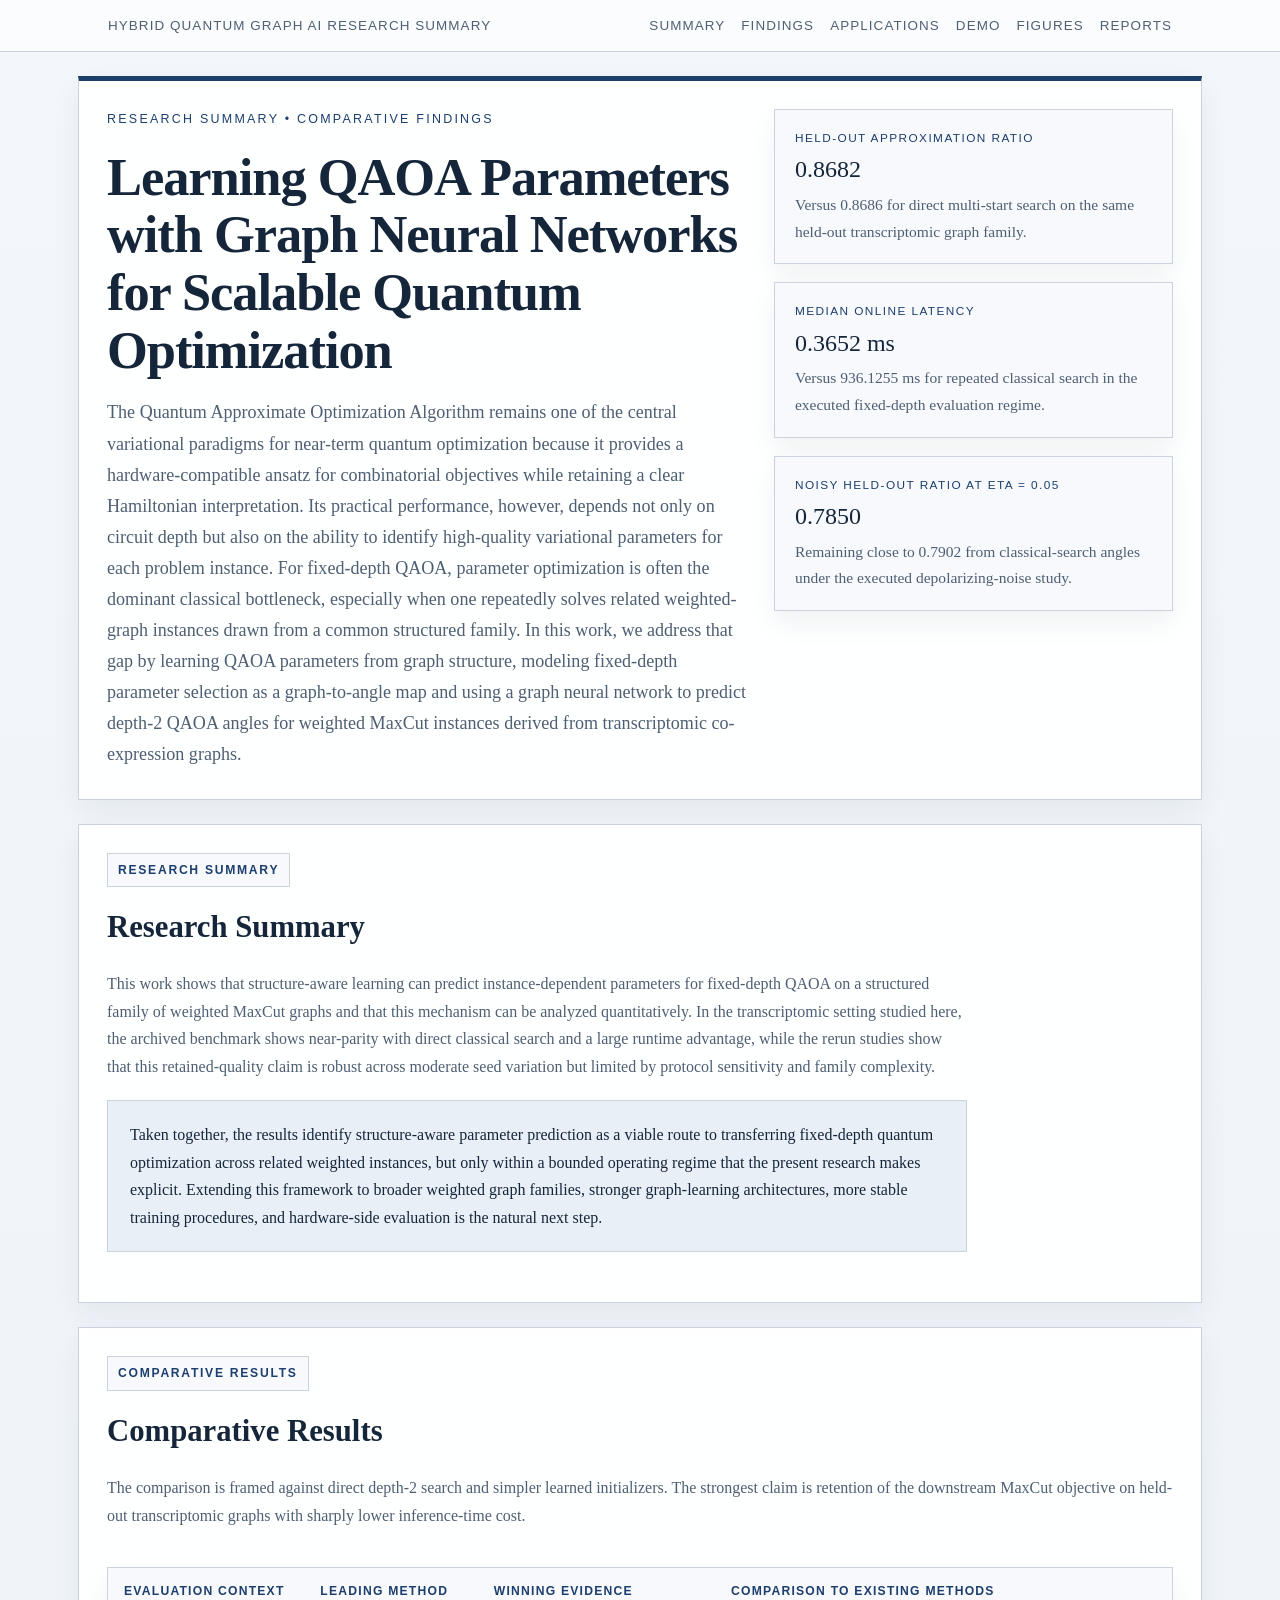
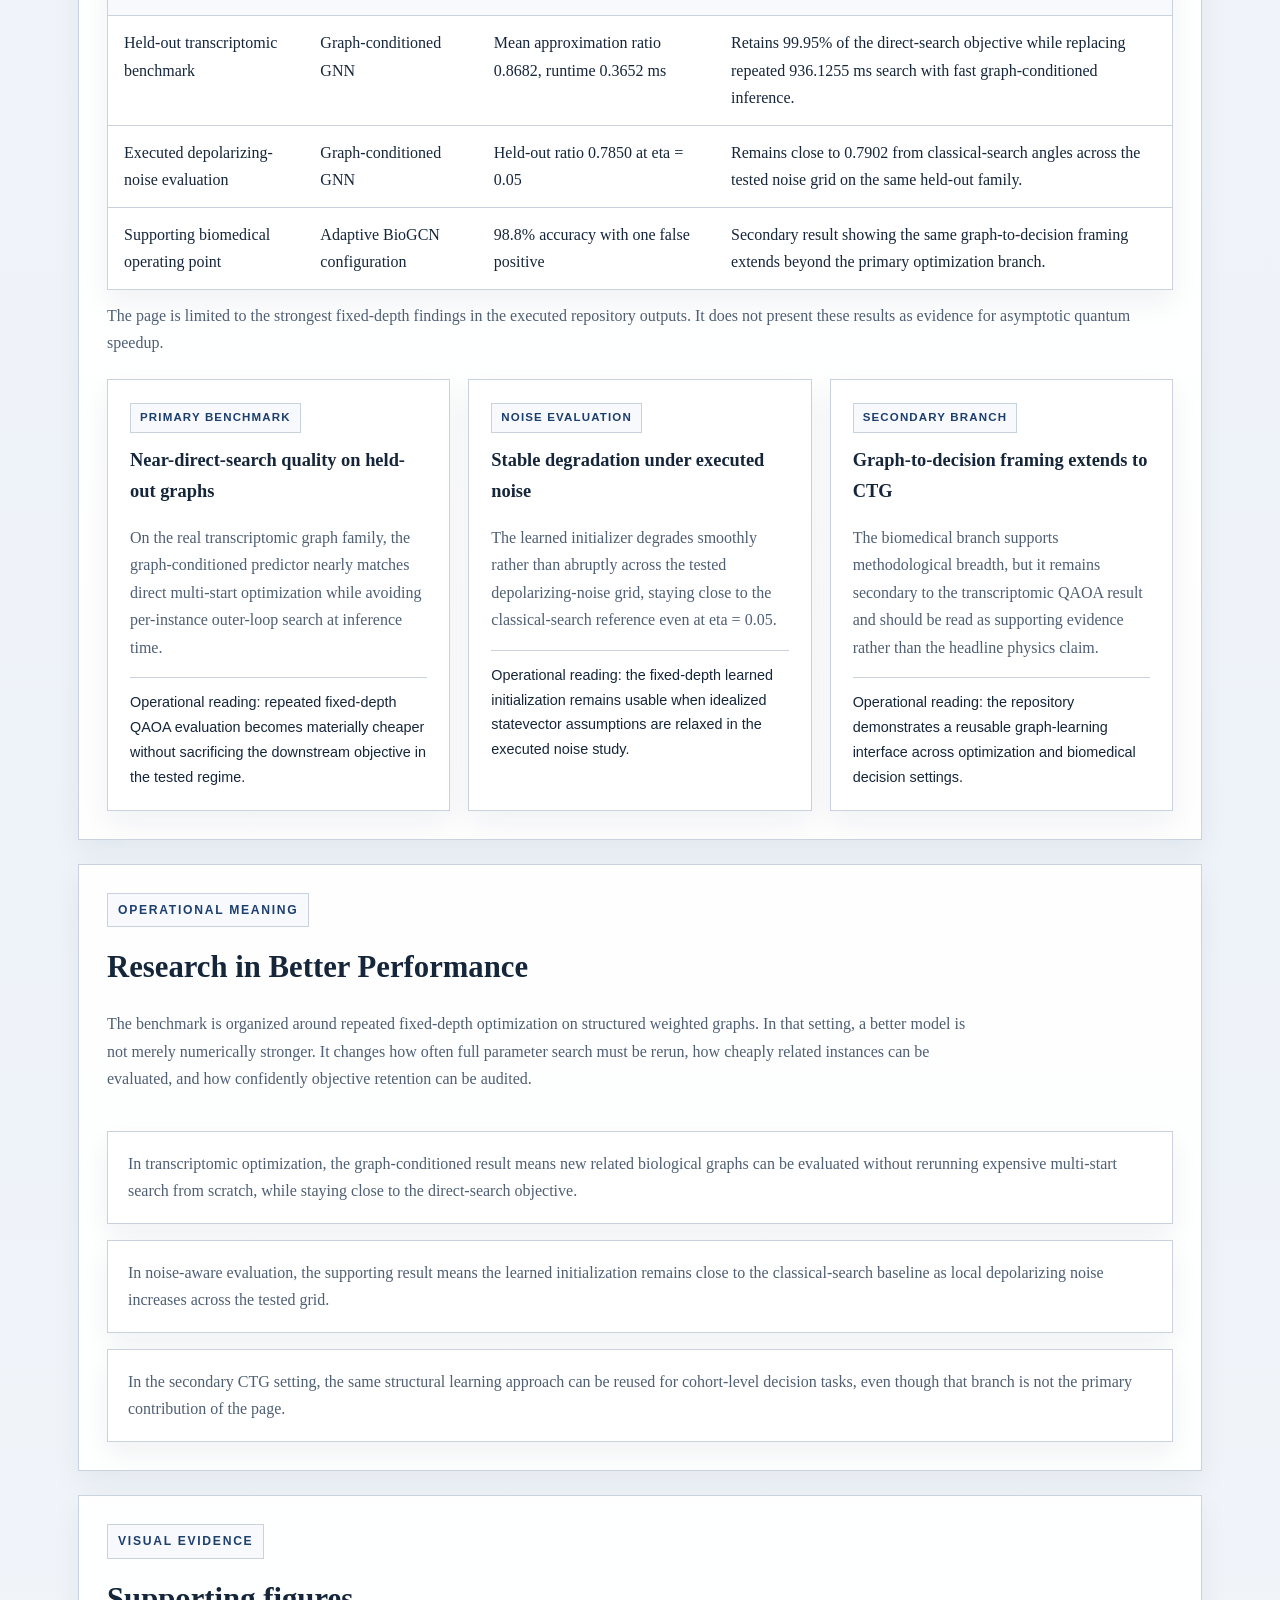
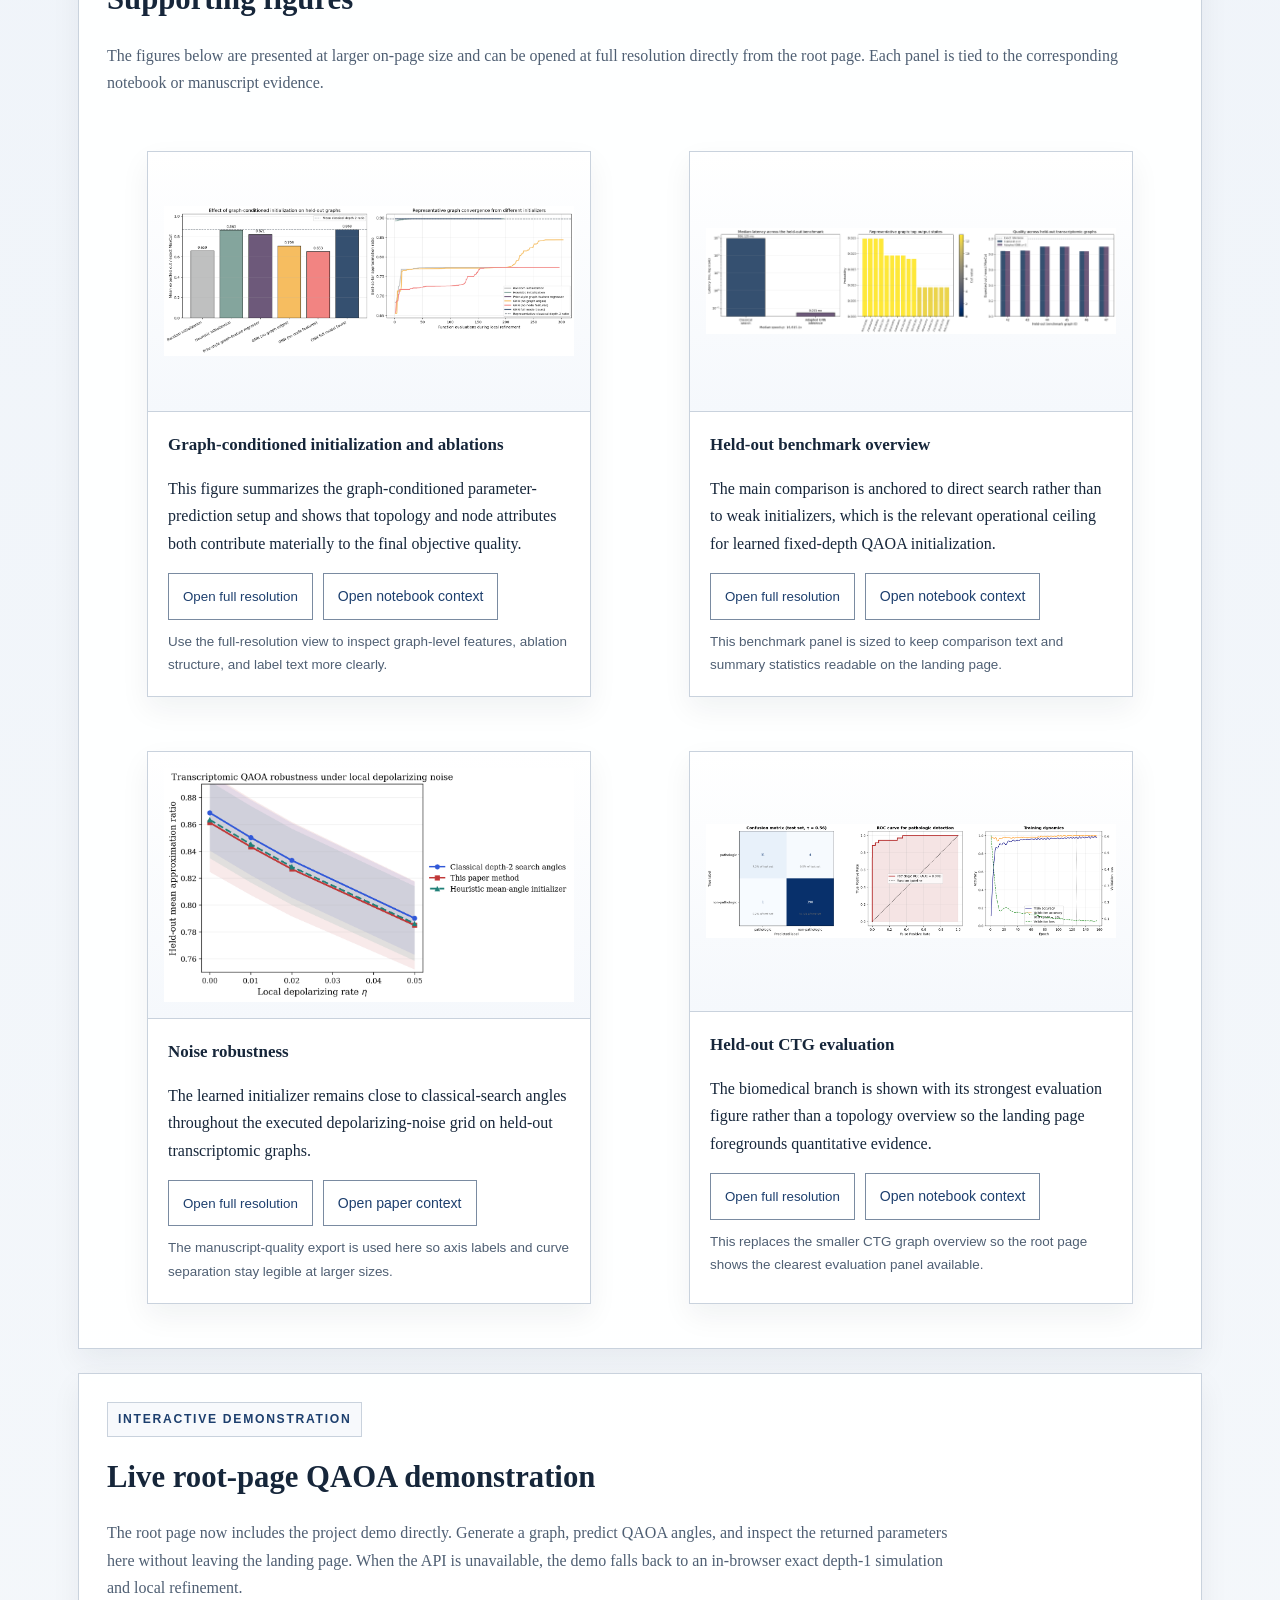
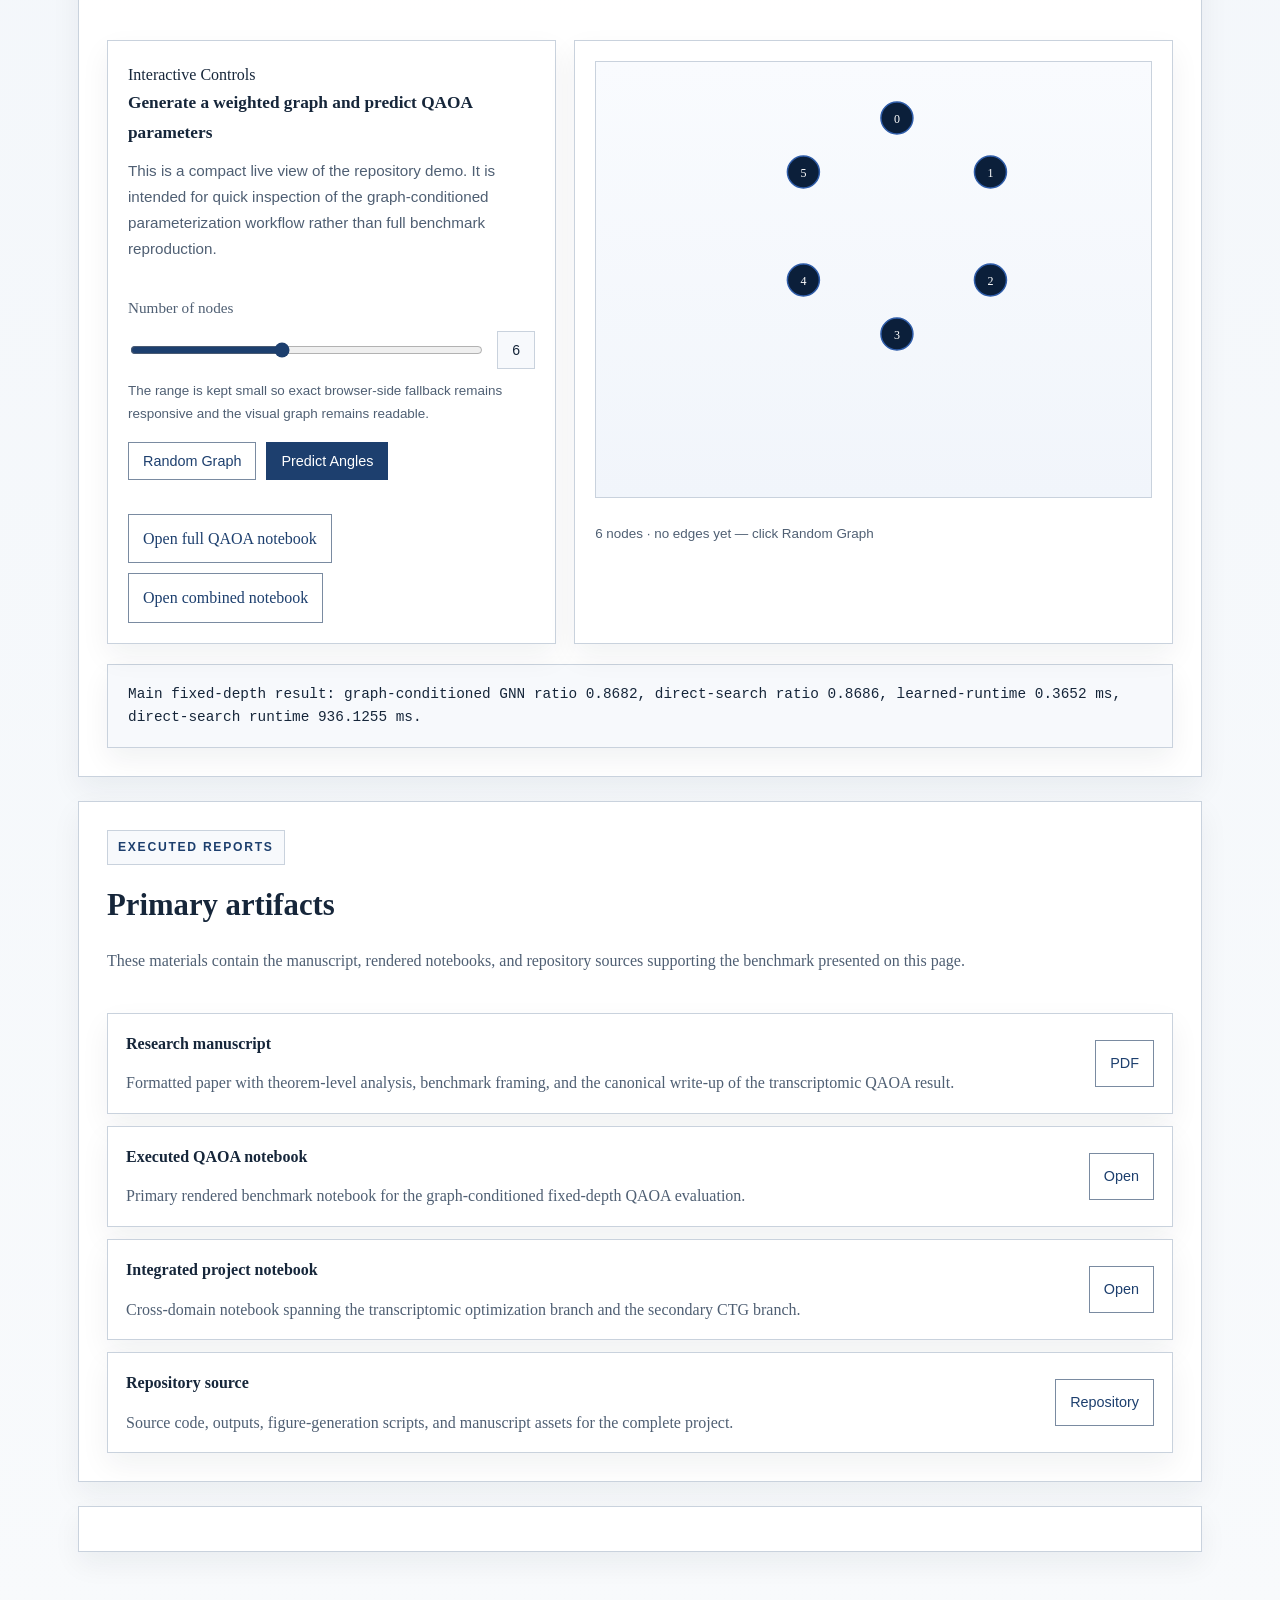
==== commit 3230ac26: "Update research website" ====
--- a/index.html
+++ b/index.html
@@ -1145,9 +1145,7 @@
         </div>
       </section>
 
-      <footer class="block-shell">
-        This page follows the same visual report style as the reference document while presenting the Hybrid Quantum Graph AI transcriptomic QAOA content and its supporting materials.
-      </footer>
+      <footer class="block-shell"></footer>
     </div>
   </main>
 
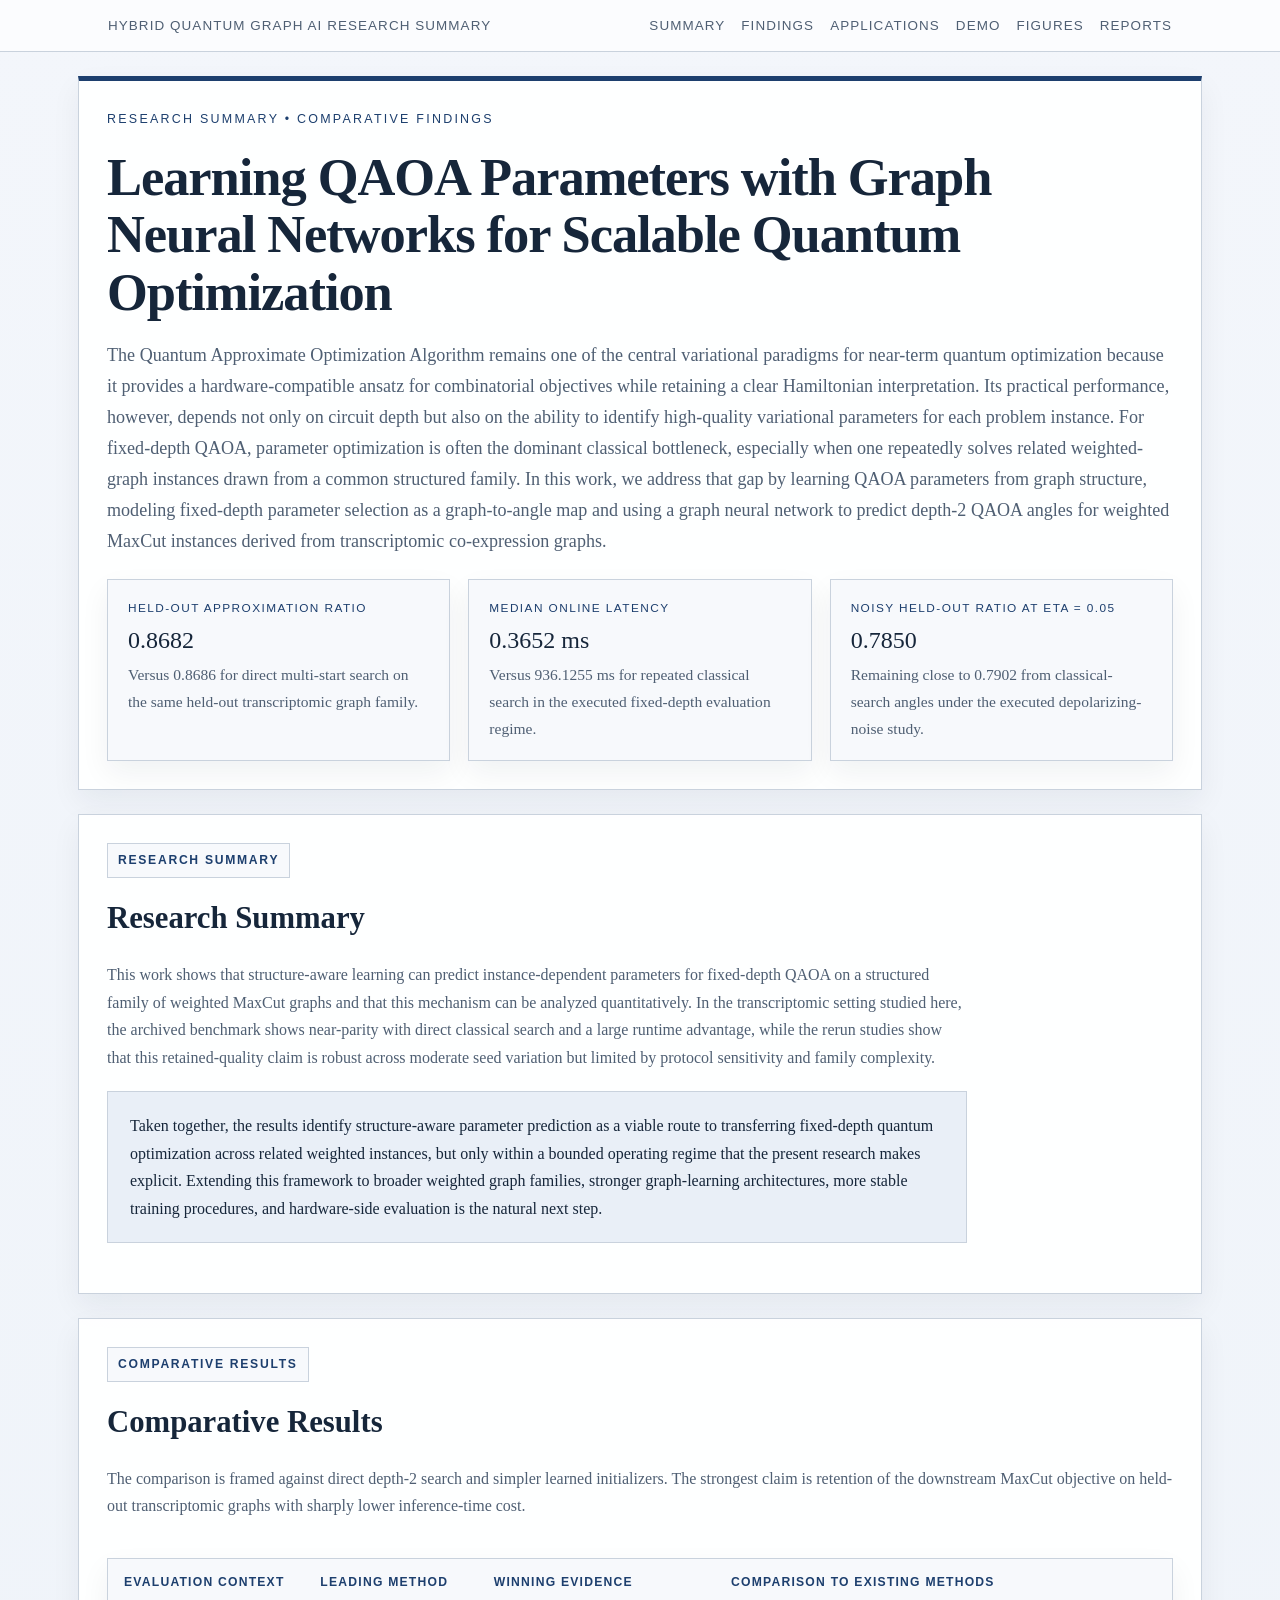
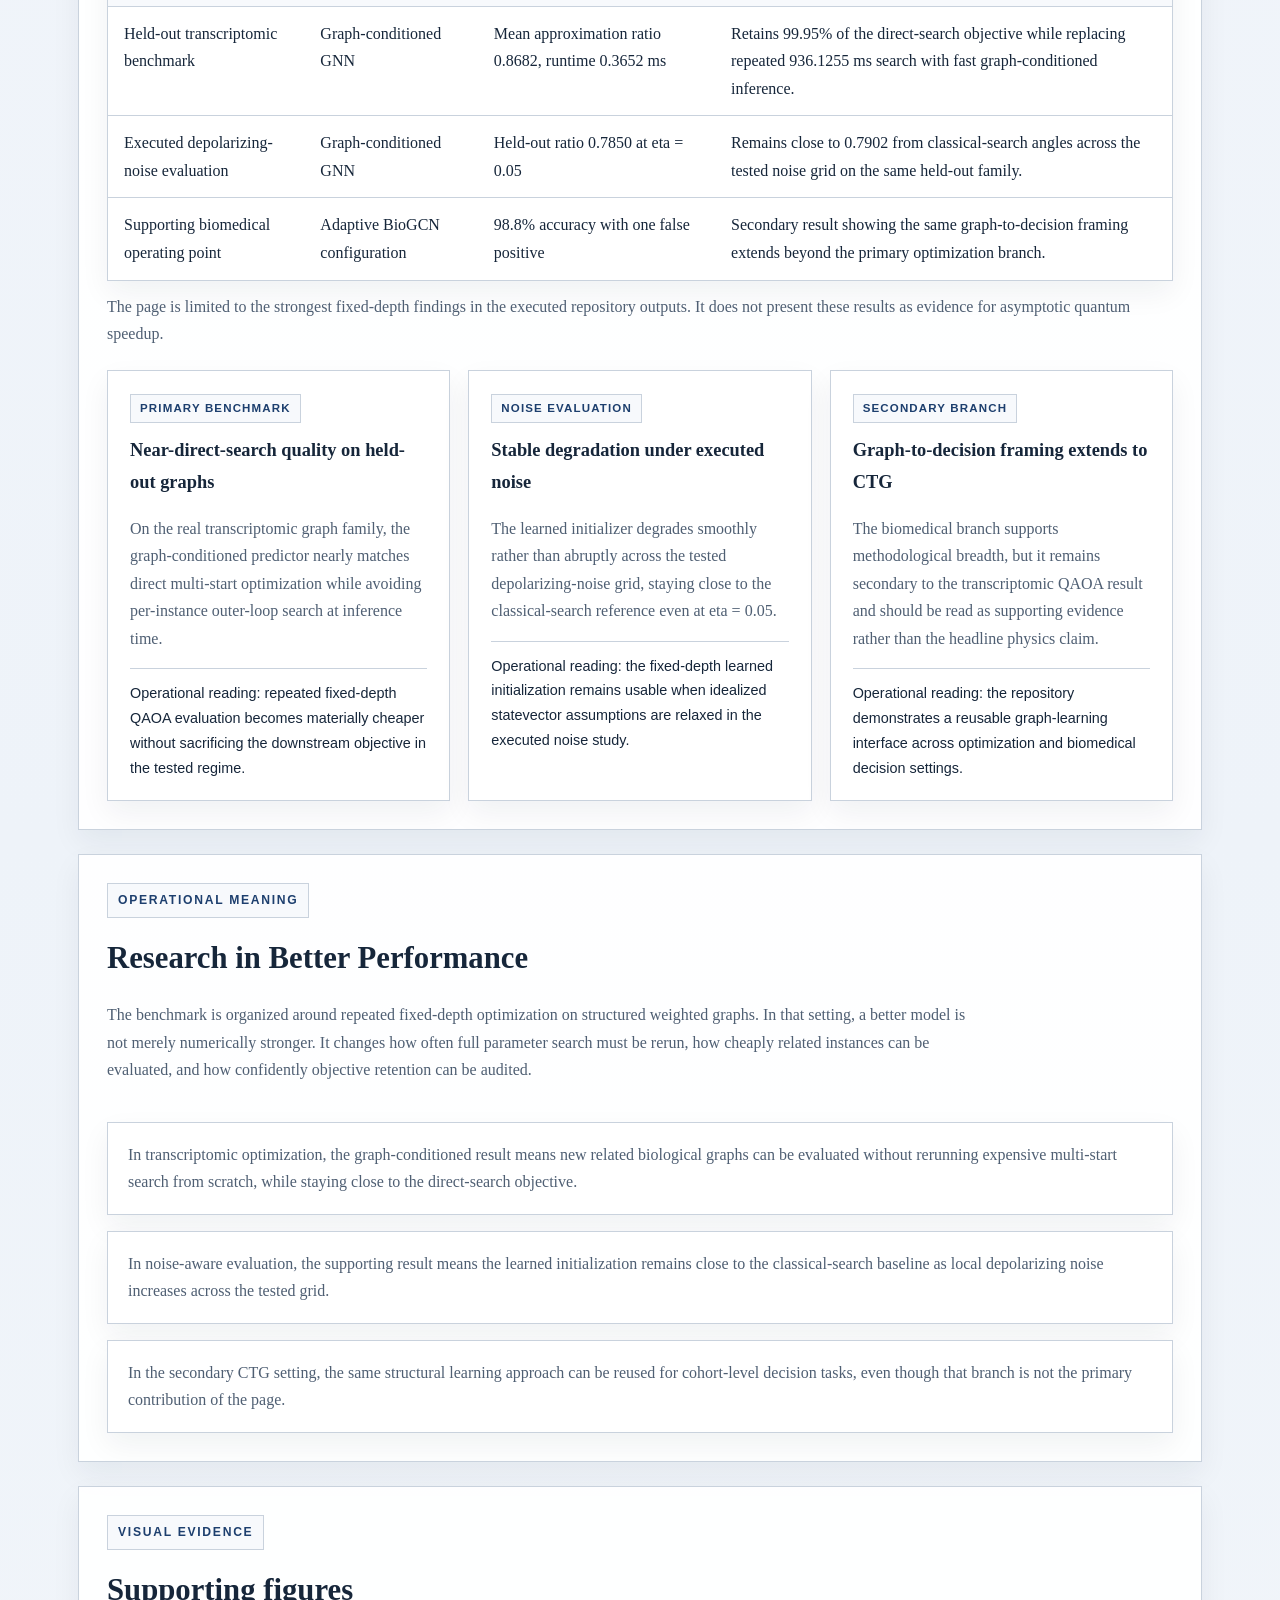
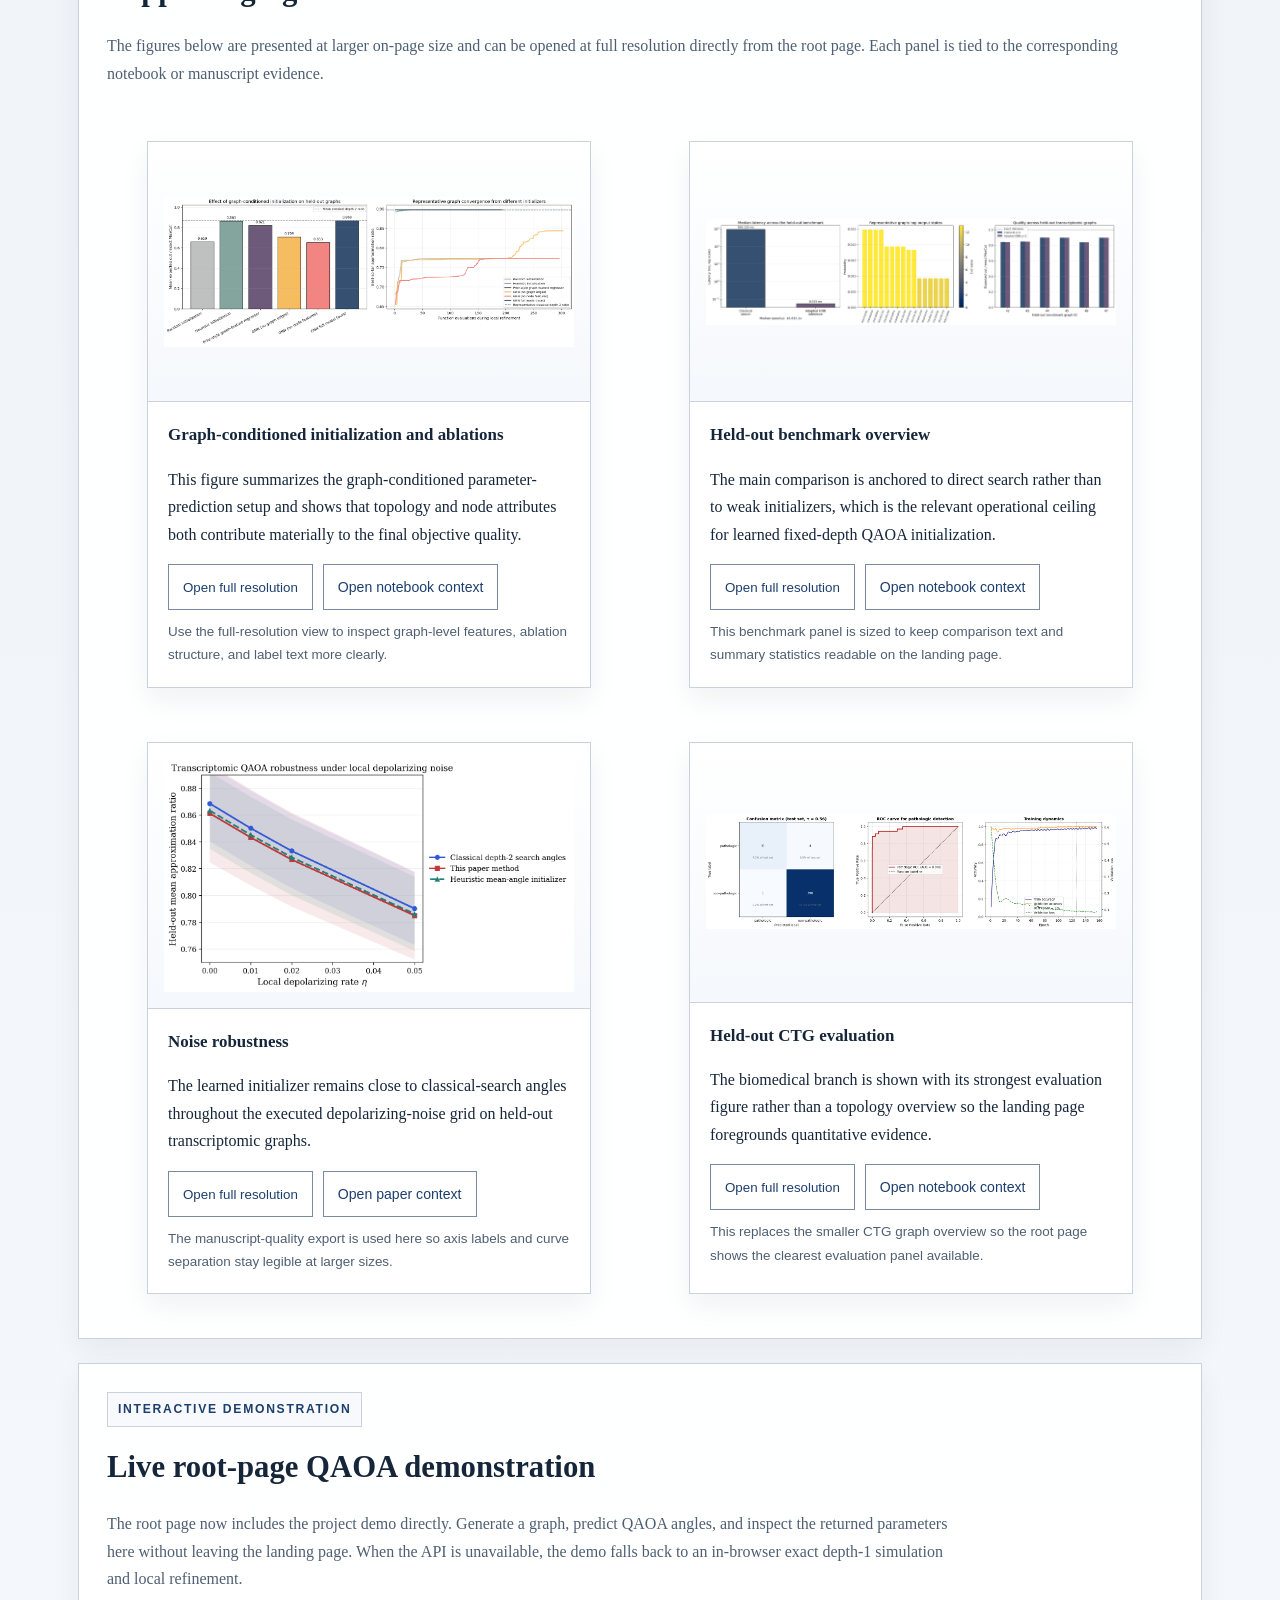
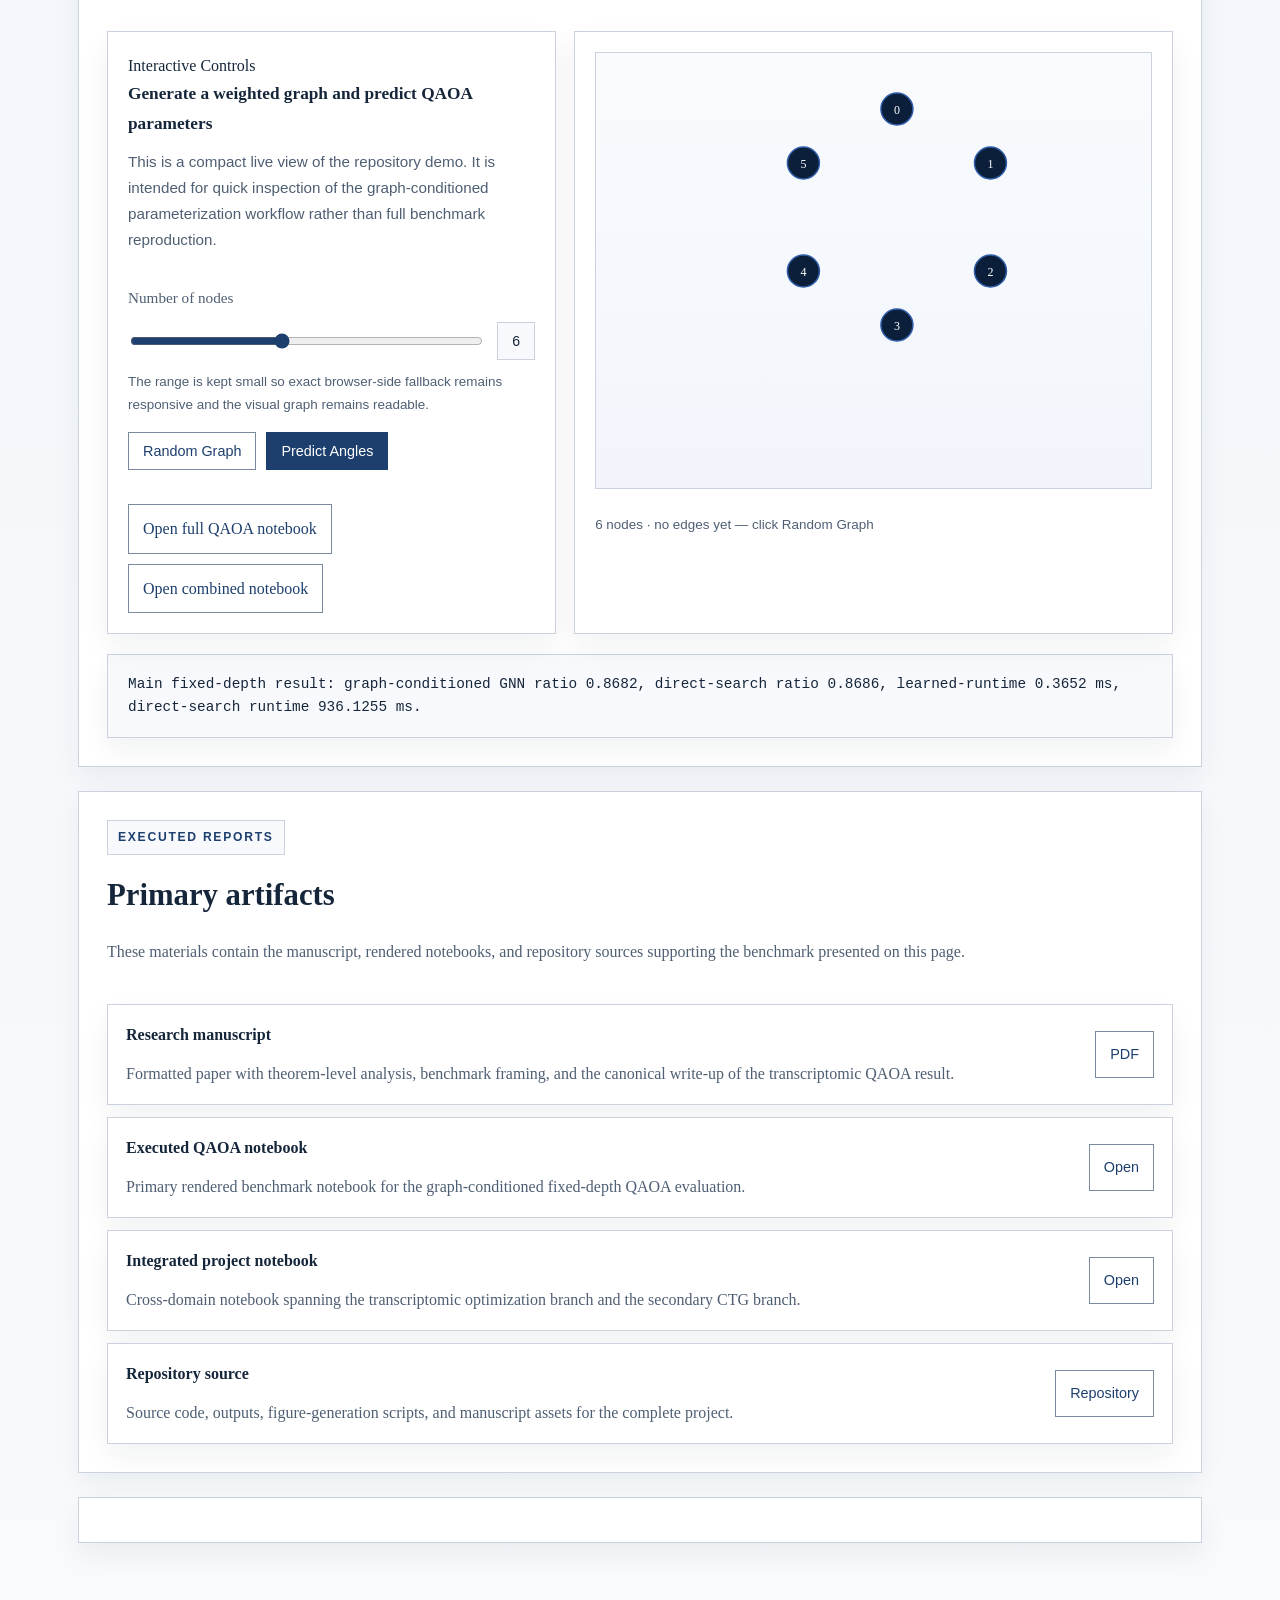
==== commit fc33f570: "Update research website" ====
--- a/index.html
+++ b/index.html
@@ -162,6 +162,7 @@
       display: grid;
       grid-template-columns: 1fr;
       gap: 18px;
+      margin-top: 24px;
     }
 
     .meta-block {
@@ -771,7 +772,7 @@
   <main class="page">
     <div class="page-stack">
       <section class="cover block-shell">
-        <div class="block-inner cover-grid">
+        <div class="block-inner">
           <div>
             <p class="cover-kicker">Research Summary • Comparative Findings</p>
             <h1>Learning QAOA Parameters with Graph Neural Networks for Scalable Quantum Optimization</h1>
@@ -780,7 +781,7 @@
             </p>
           </div>
 
-          <div class="cover-meta" aria-label="Headline metrics">
+          <div class="cover-meta grid-3" aria-label="Headline metrics">
             <article class="meta-block">
               <div class="meta-label">Held-out approximation ratio</div>
               <div class="meta-value">0.8682</div>
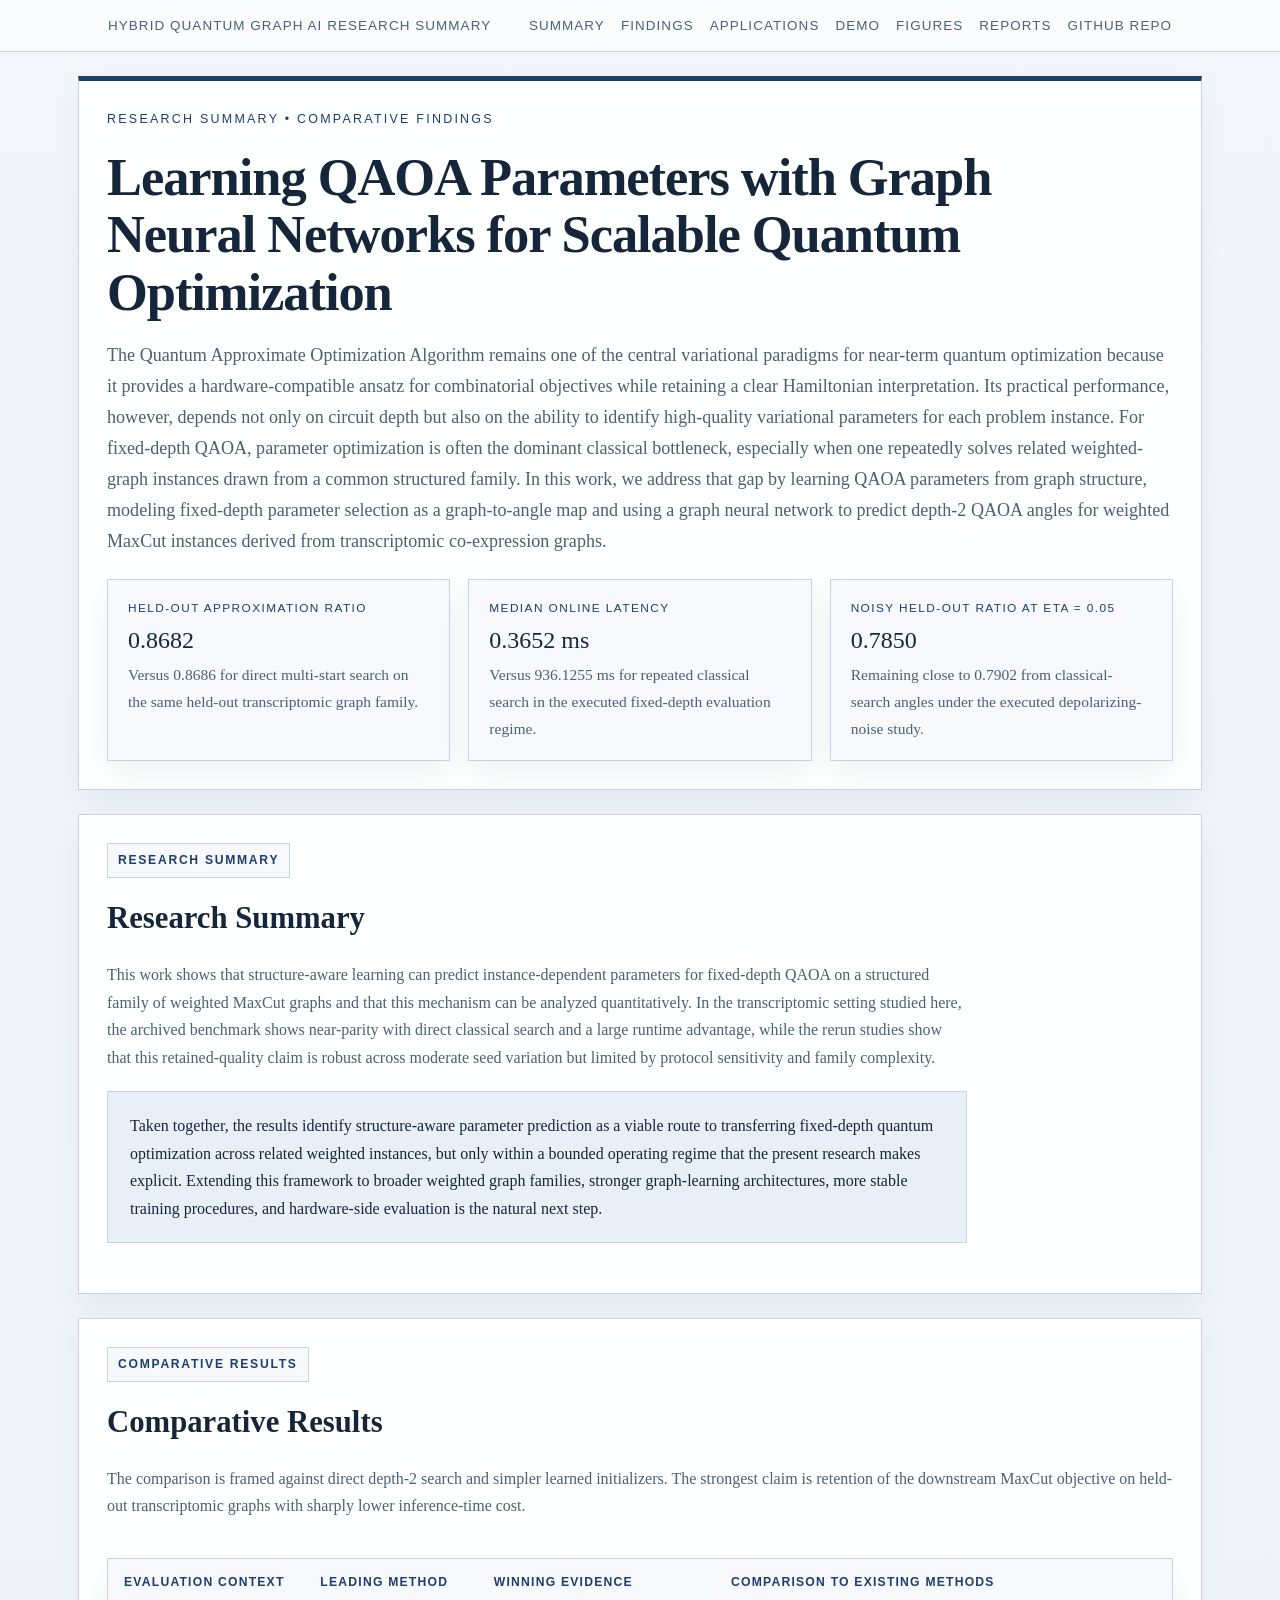
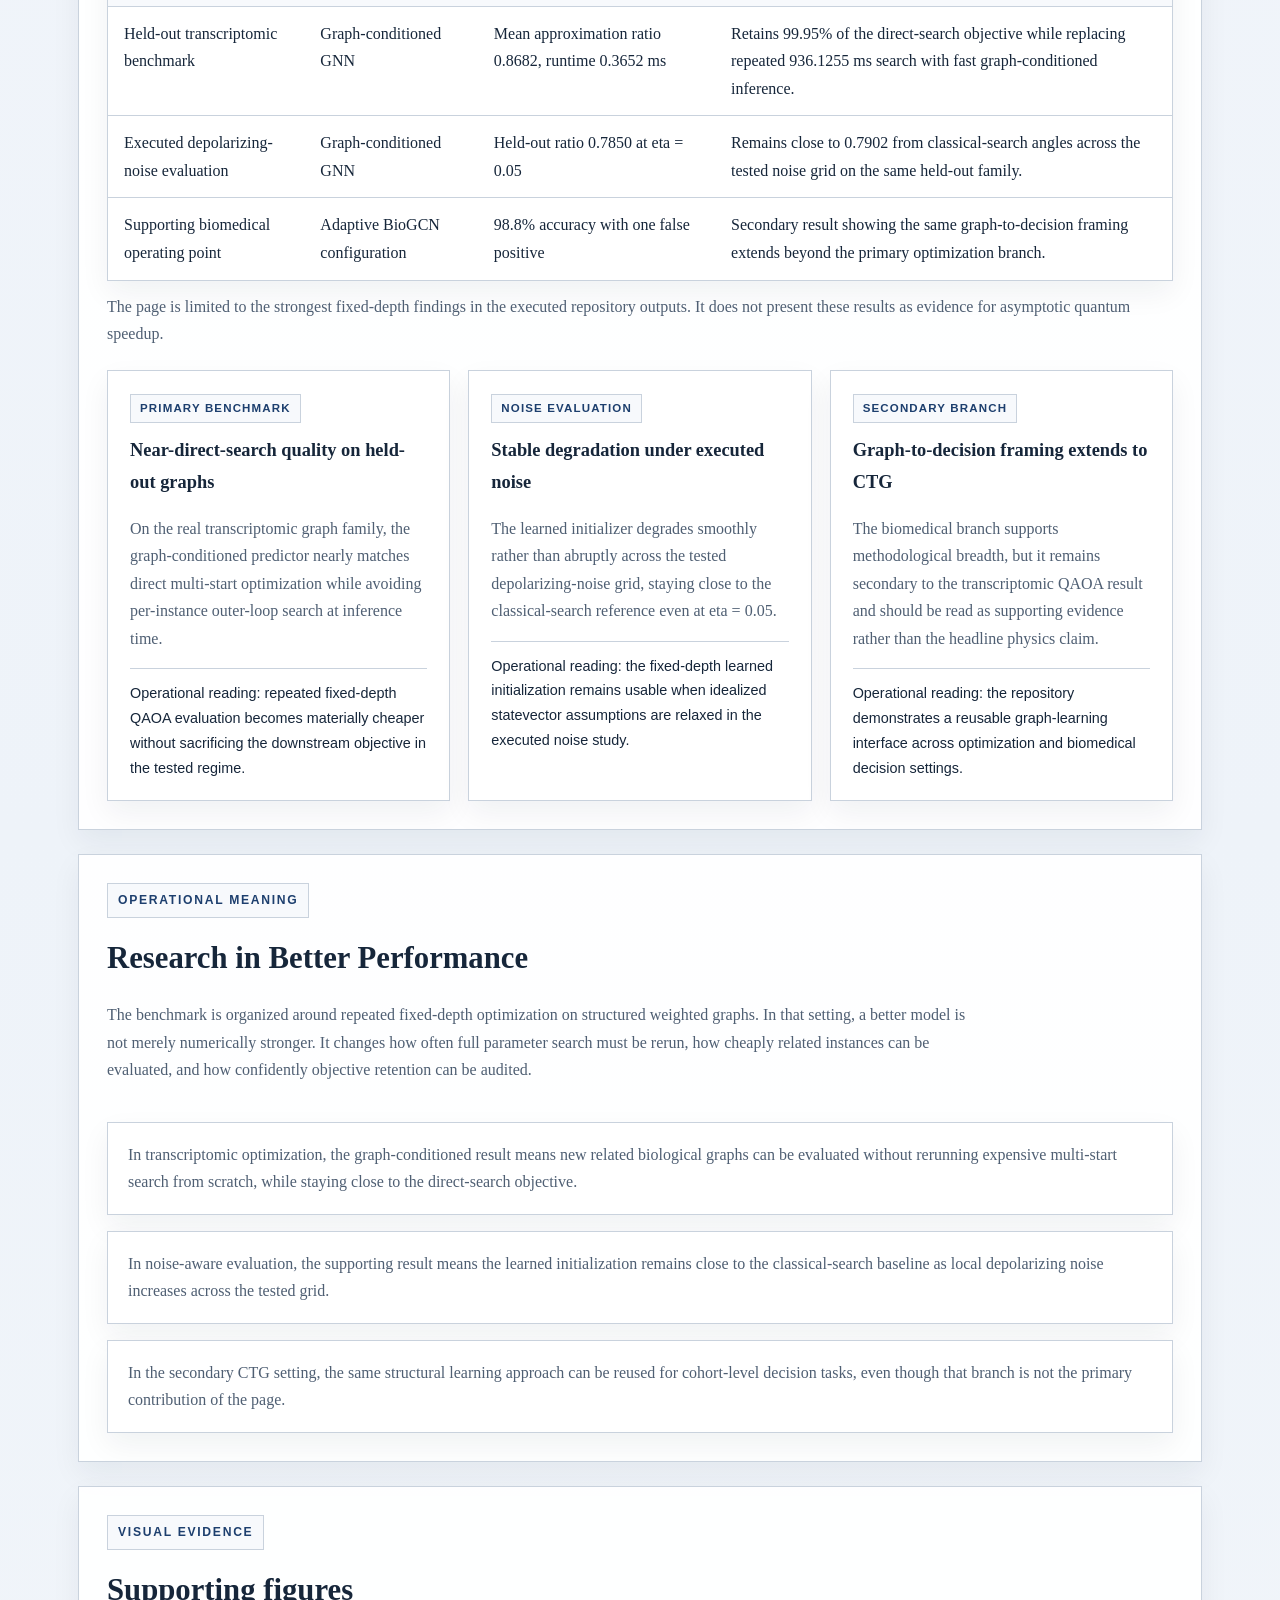
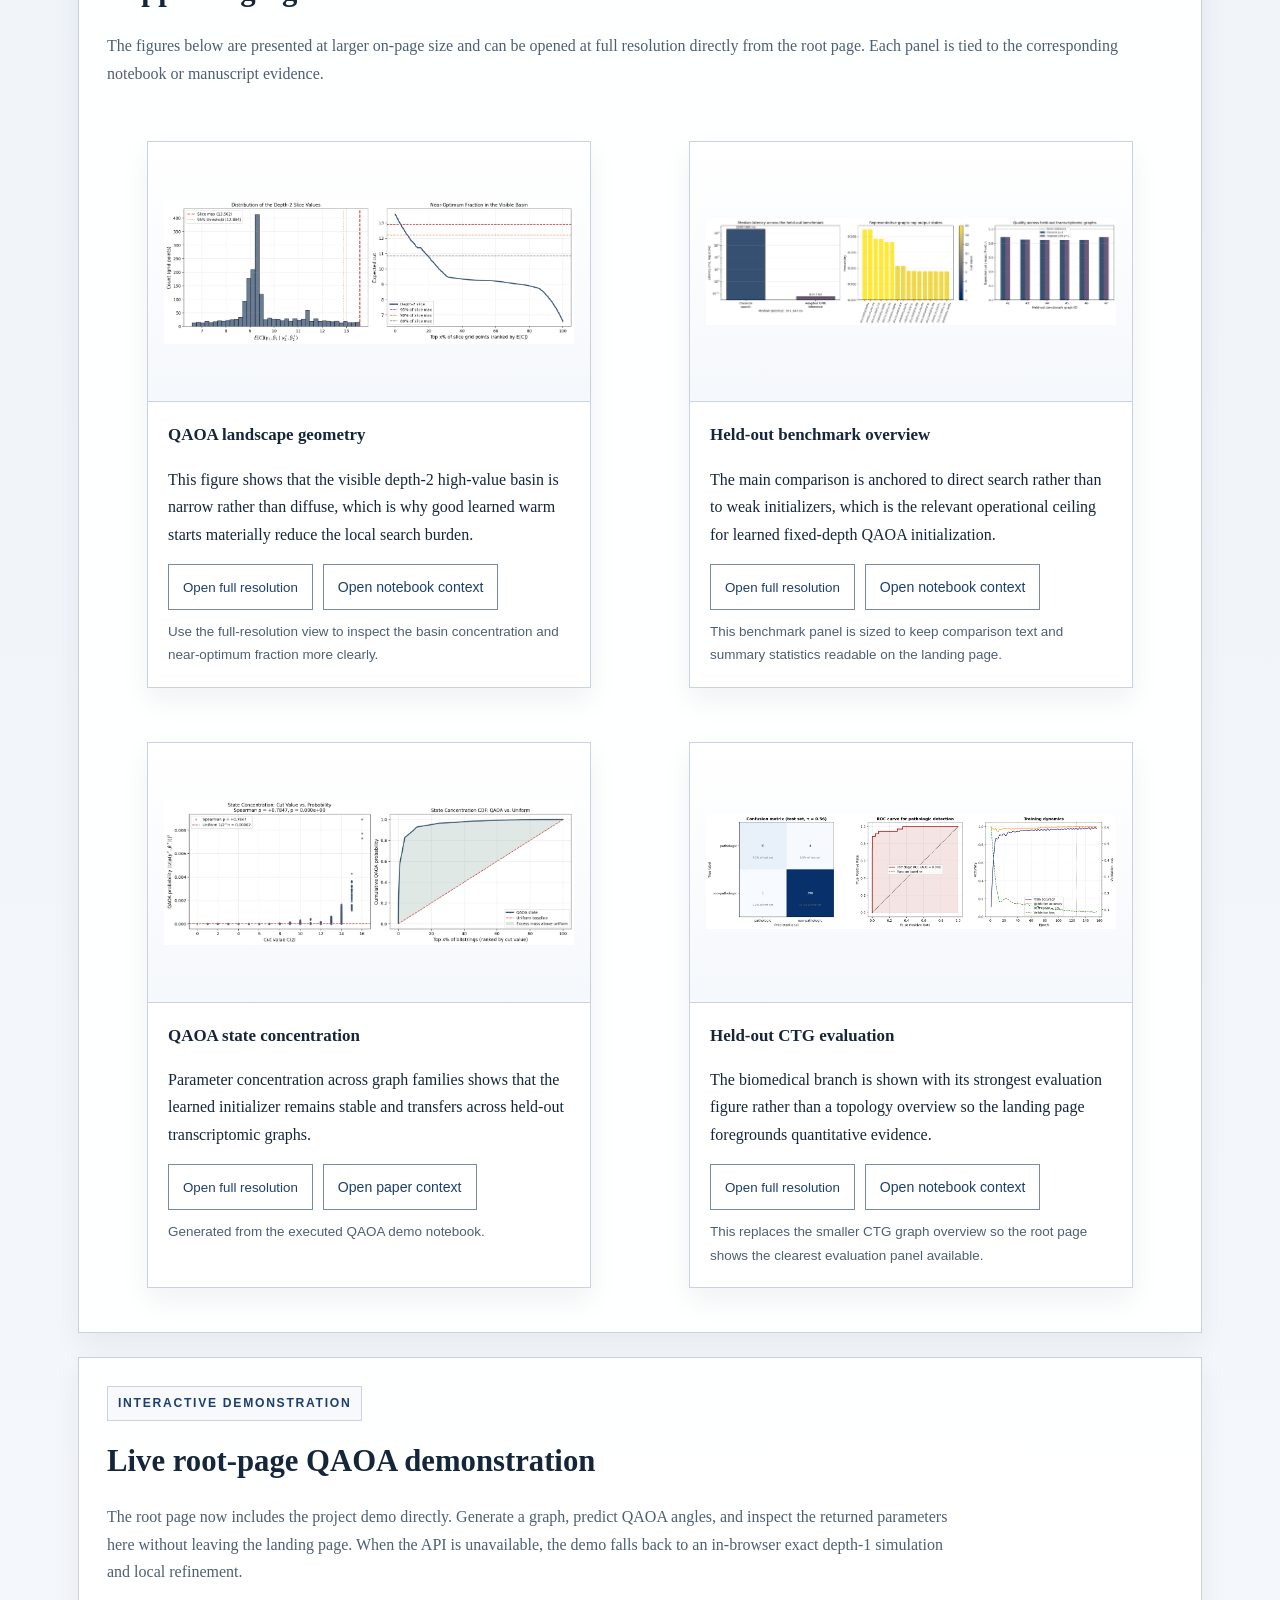
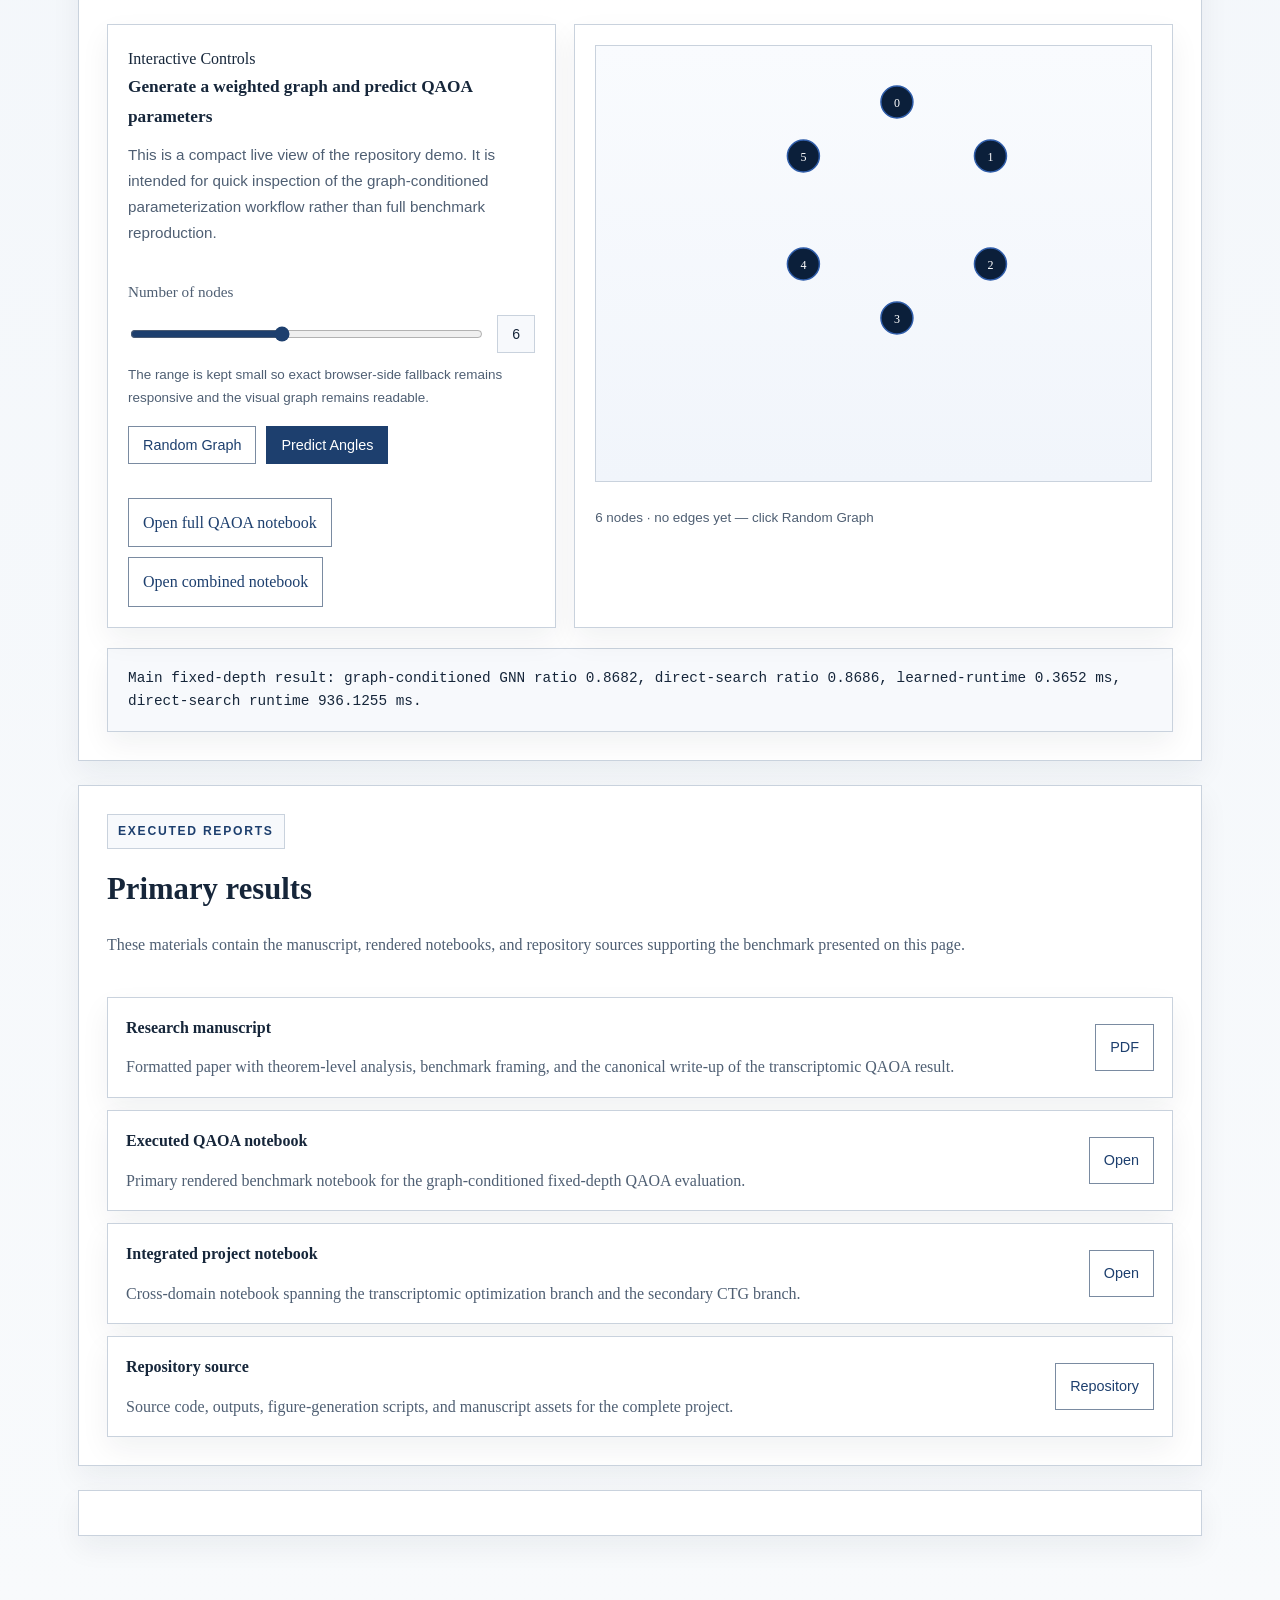
==== commit 6782fdc4: "update research project" ====
--- a/index.html
+++ b/index.html
@@ -765,6 +765,7 @@
         <a href="#demo">Demo</a>
         <a href="#figures">Figures</a>
         <a href="#reports">Reports</a>
+        <a href="https://github.com/thmolena/Hybrid-Quantum-Graph-AI-QAOA-GNN-Biomedical-Optimization" target="_blank" rel="noreferrer">GitHub Repo</a>
       </nav>
     </div>
   </header>
@@ -939,19 +940,19 @@
 
           <div class="grid-2">
         <figure class="figure">
-          <button class="figure-zoom" type="button" data-figure-src="website/notebooks_html/figures/qaoa_demo_graph_conditioned_initialization.png" data-figure-title="Graph-conditioned initialization and ablations">
-            <img src="website/notebooks_html/figures/qaoa_demo_graph_conditioned_initialization.png" alt="Graph-conditioned initialization and ablation figure" loading="lazy" decoding="async" />
+          <button class="figure-zoom" type="button" data-figure-src="website/notebooks_html/figures/qaoa_demo_landscape_geometry.png" data-figure-title="QAOA landscape geometry">
+            <img src="website/notebooks_html/figures/qaoa_demo_landscape_geometry.png" alt="QAOA landscape geometry figure" loading="lazy" decoding="async" />
           </button>
           <figcaption class="figure-copy">
-            <h3>Graph-conditioned initialization and ablations</h3>
+            <h3>QAOA landscape geometry</h3>
             <p>
-              This figure summarizes the graph-conditioned parameter-prediction setup and shows that topology and node attributes both contribute materially to the final objective quality.
+              This figure shows that the visible depth-2 high-value basin is narrow rather than diffuse, which is why good learned warm starts materially reduce the local search burden.
             </p>
             <div class="figure-actions">
-              <button class="button-link figure-zoom" type="button" data-figure-src="website/notebooks_html/figures/qaoa_demo_graph_conditioned_initialization.png" data-figure-title="Graph-conditioned initialization and ablations">Open full resolution</button>
+              <button class="button-link figure-zoom" type="button" data-figure-src="website/notebooks_html/figures/qaoa_demo_landscape_geometry.png" data-figure-title="QAOA landscape geometry">Open full resolution</button>
               <a class="button-link" href="website/notebooks_html/qaoa_demo.html">Open notebook context</a>
             </div>
-            <div class="figure-note">Use the full-resolution view to inspect graph-level features, ablation structure, and label text more clearly.</div>
+            <div class="figure-note">Use the full-resolution view to inspect the basin concentration and near-optimum fraction more clearly.</div>
           </figcaption>
         </figure>
 
@@ -975,19 +976,19 @@
 
           <div class="grid-2">
         <figure class="figure">
-          <button class="figure-zoom" type="button" data-figure-src="research_paper/figures/qaoa_noise_robustness.png" data-figure-title="Noise robustness under depolarizing noise">
-            <img src="research_paper/figures/qaoa_noise_robustness.png" alt="Noise robustness plot for learned and classical-search QAOA angles" loading="lazy" decoding="async" />
+          <button class="figure-zoom" type="button" data-figure-src="website/notebooks_html/figures/qaoa_demo_state_concentration.png" data-figure-title="QAOA state concentration">
+            <img src="website/notebooks_html/figures/qaoa_demo_state_concentration.png" alt="QAOA state concentration across graph families" loading="lazy" decoding="async" />
           </button>
           <figcaption class="figure-copy">
-            <h3>Noise robustness</h3>
+            <h3>QAOA state concentration</h3>
             <p>
-              The learned initializer remains close to classical-search angles throughout the executed depolarizing-noise grid on held-out transcriptomic graphs.
+              Parameter concentration across graph families shows that the learned initializer remains stable and transfers across held-out transcriptomic graphs.
             </p>
             <div class="figure-actions">
-              <button class="button-link figure-zoom" type="button" data-figure-src="research_paper/figures/qaoa_noise_robustness.png" data-figure-title="Noise robustness under depolarizing noise">Open full resolution</button>
-              <a class="button-link" href="research_paper/research_paper.pdf">Open paper context</a>
+              <button class="button-link figure-zoom" type="button" data-figure-src="website/notebooks_html/figures/qaoa_demo_state_concentration.png" data-figure-title="QAOA state concentration">Open full resolution</button>
+              <a class="button-link" href="website/notebooks_html/main.pdf">Open paper context</a>
             </div>
-            <div class="figure-note">The manuscript-quality export is used here so axis labels and curve separation stay legible at larger sizes.</div>
+            <div class="figure-note">Generated from the executed QAOA demo notebook.</div>
           </figcaption>
         </figure>
 
@@ -1095,7 +1096,7 @@
           <div class="section-header">
             <div class="section-label">Executed Reports</div>
             <div class="section-intro">
-              <h2>Primary artifacts</h2>
+              <h2>Primary results</h2>
               <p>
                 These materials contain the manuscript, rendered notebooks, and repository sources supporting the benchmark presented on this page.
               </p>
@@ -1109,7 +1110,7 @@
             <div class="table-note">Formatted paper with theorem-level analysis, benchmark framing, and the canonical write-up of the transcriptomic QAOA result.</div>
           </div>
           <div class="link-actions">
-            <a class="button-link" href="research_paper/research_paper.pdf">PDF</a>
+            <a class="button-link" href="website/notebooks_html/main.pdf">PDF</a>
           </div>
         </div>
 
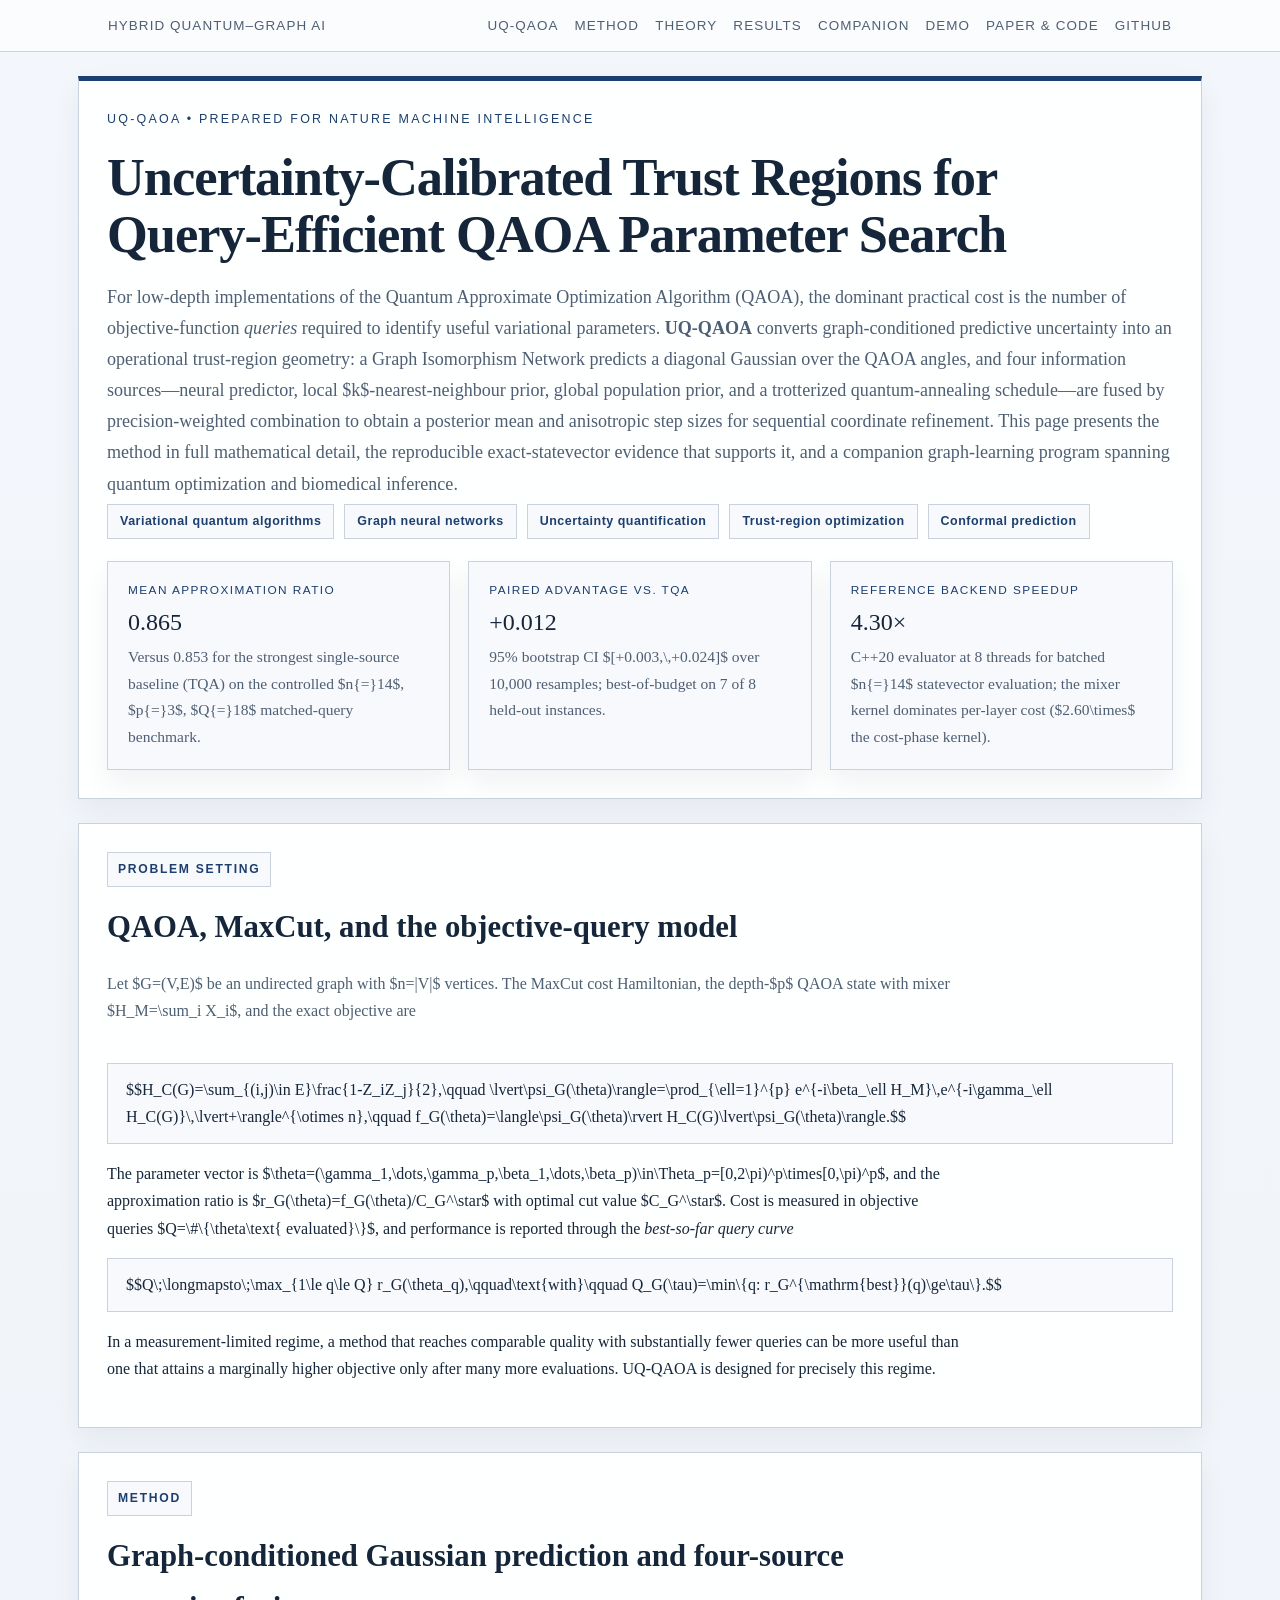
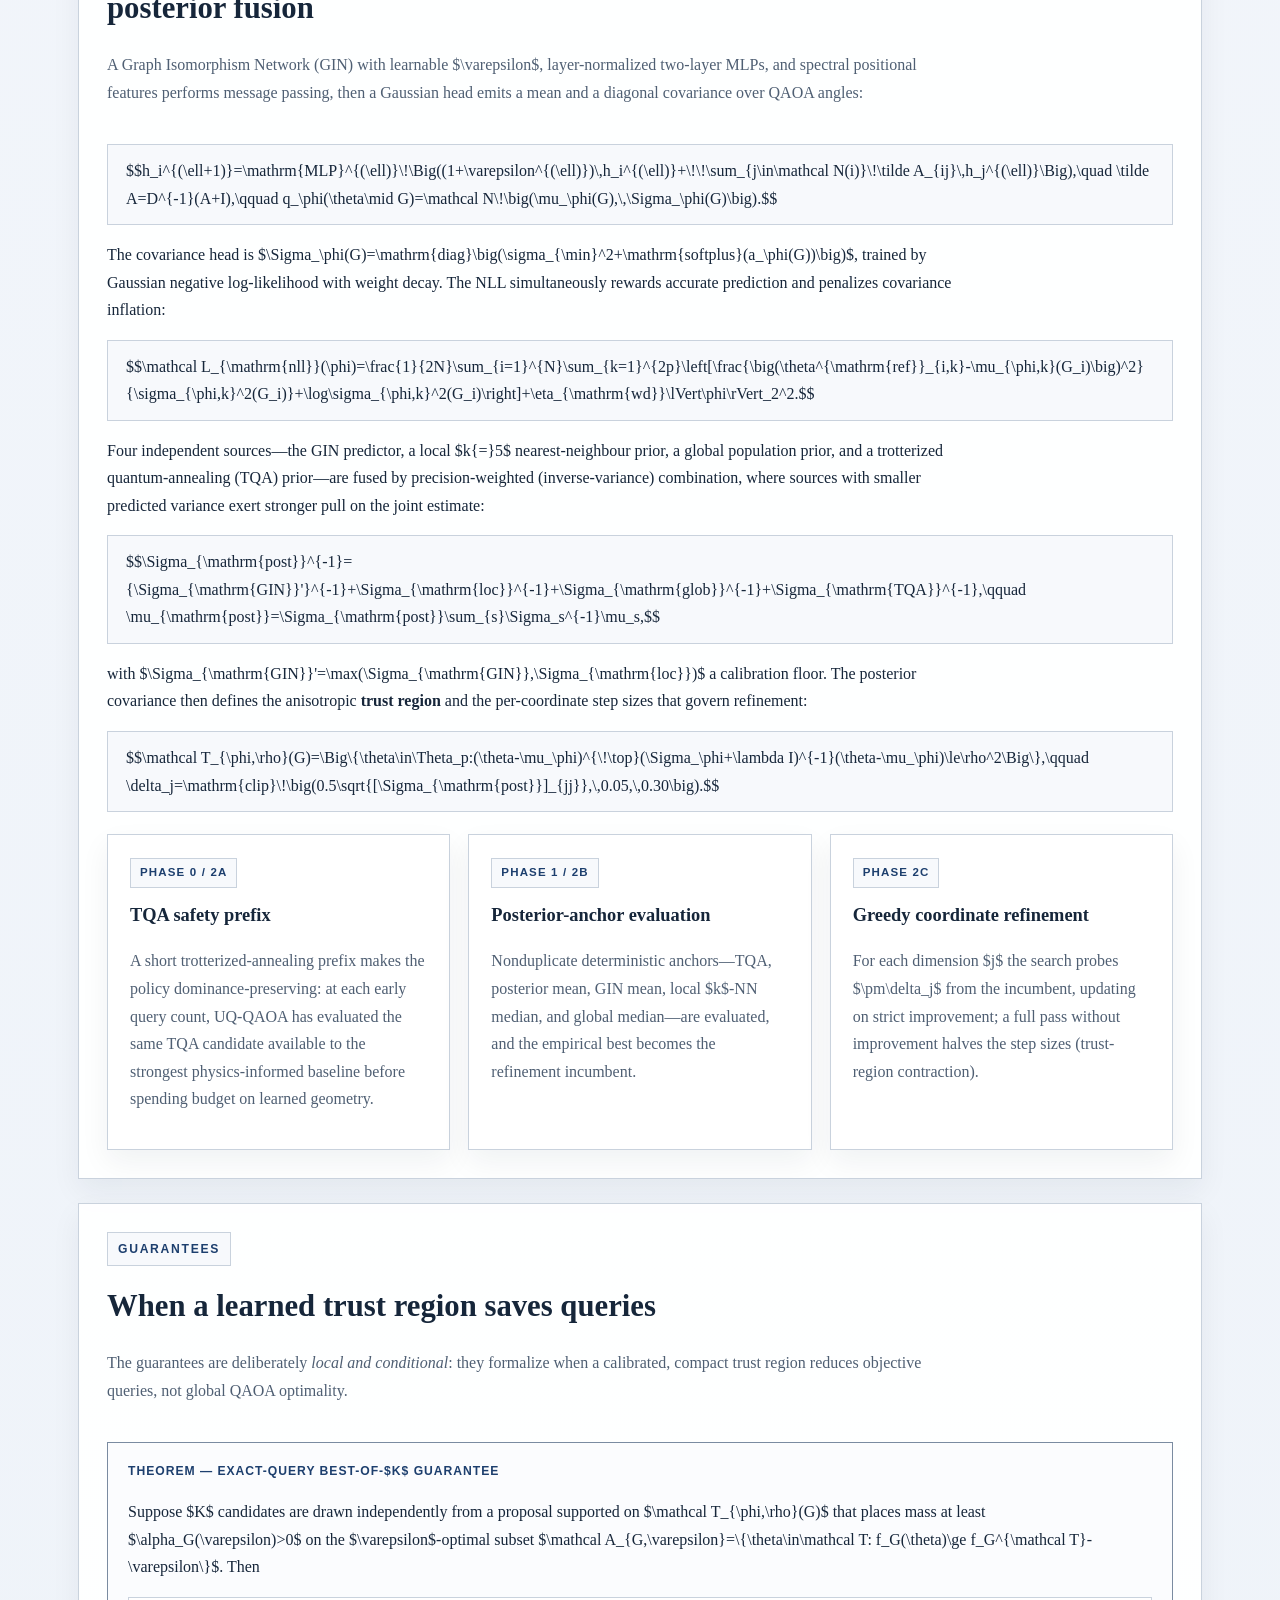
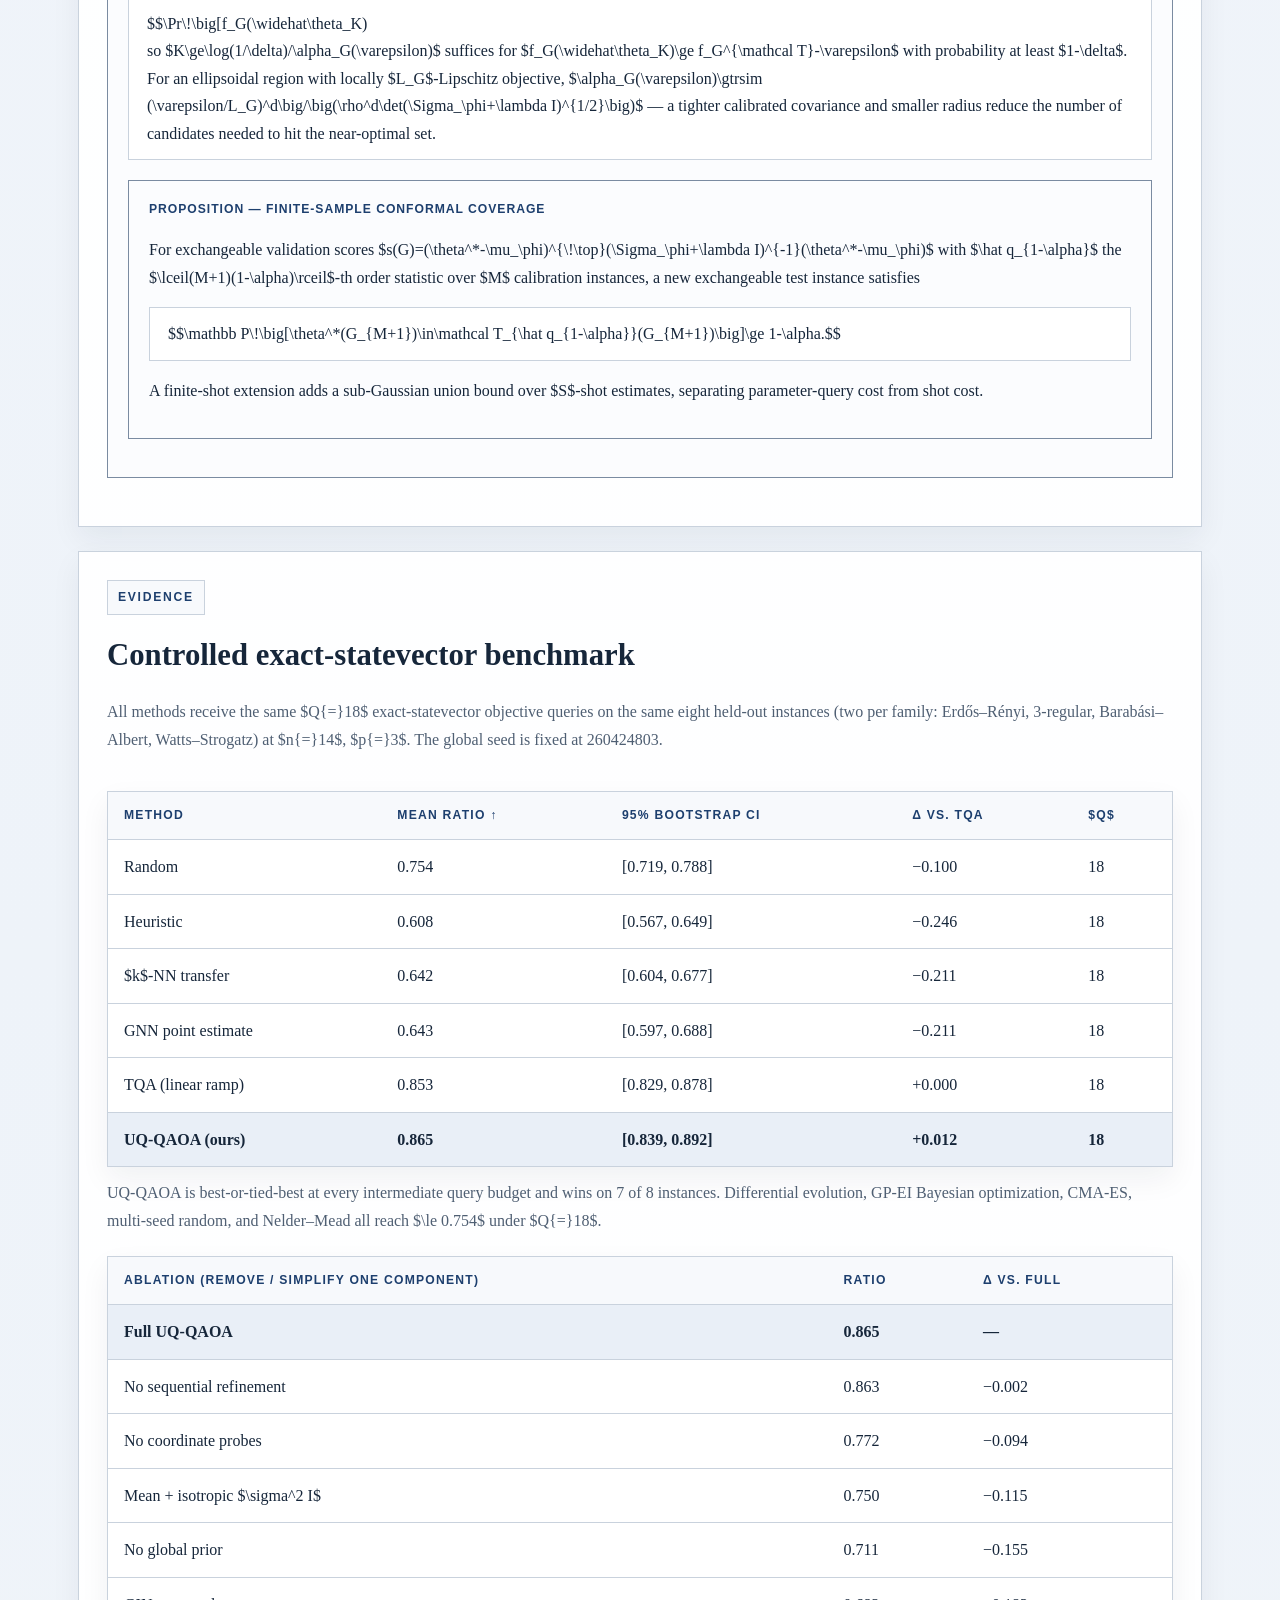
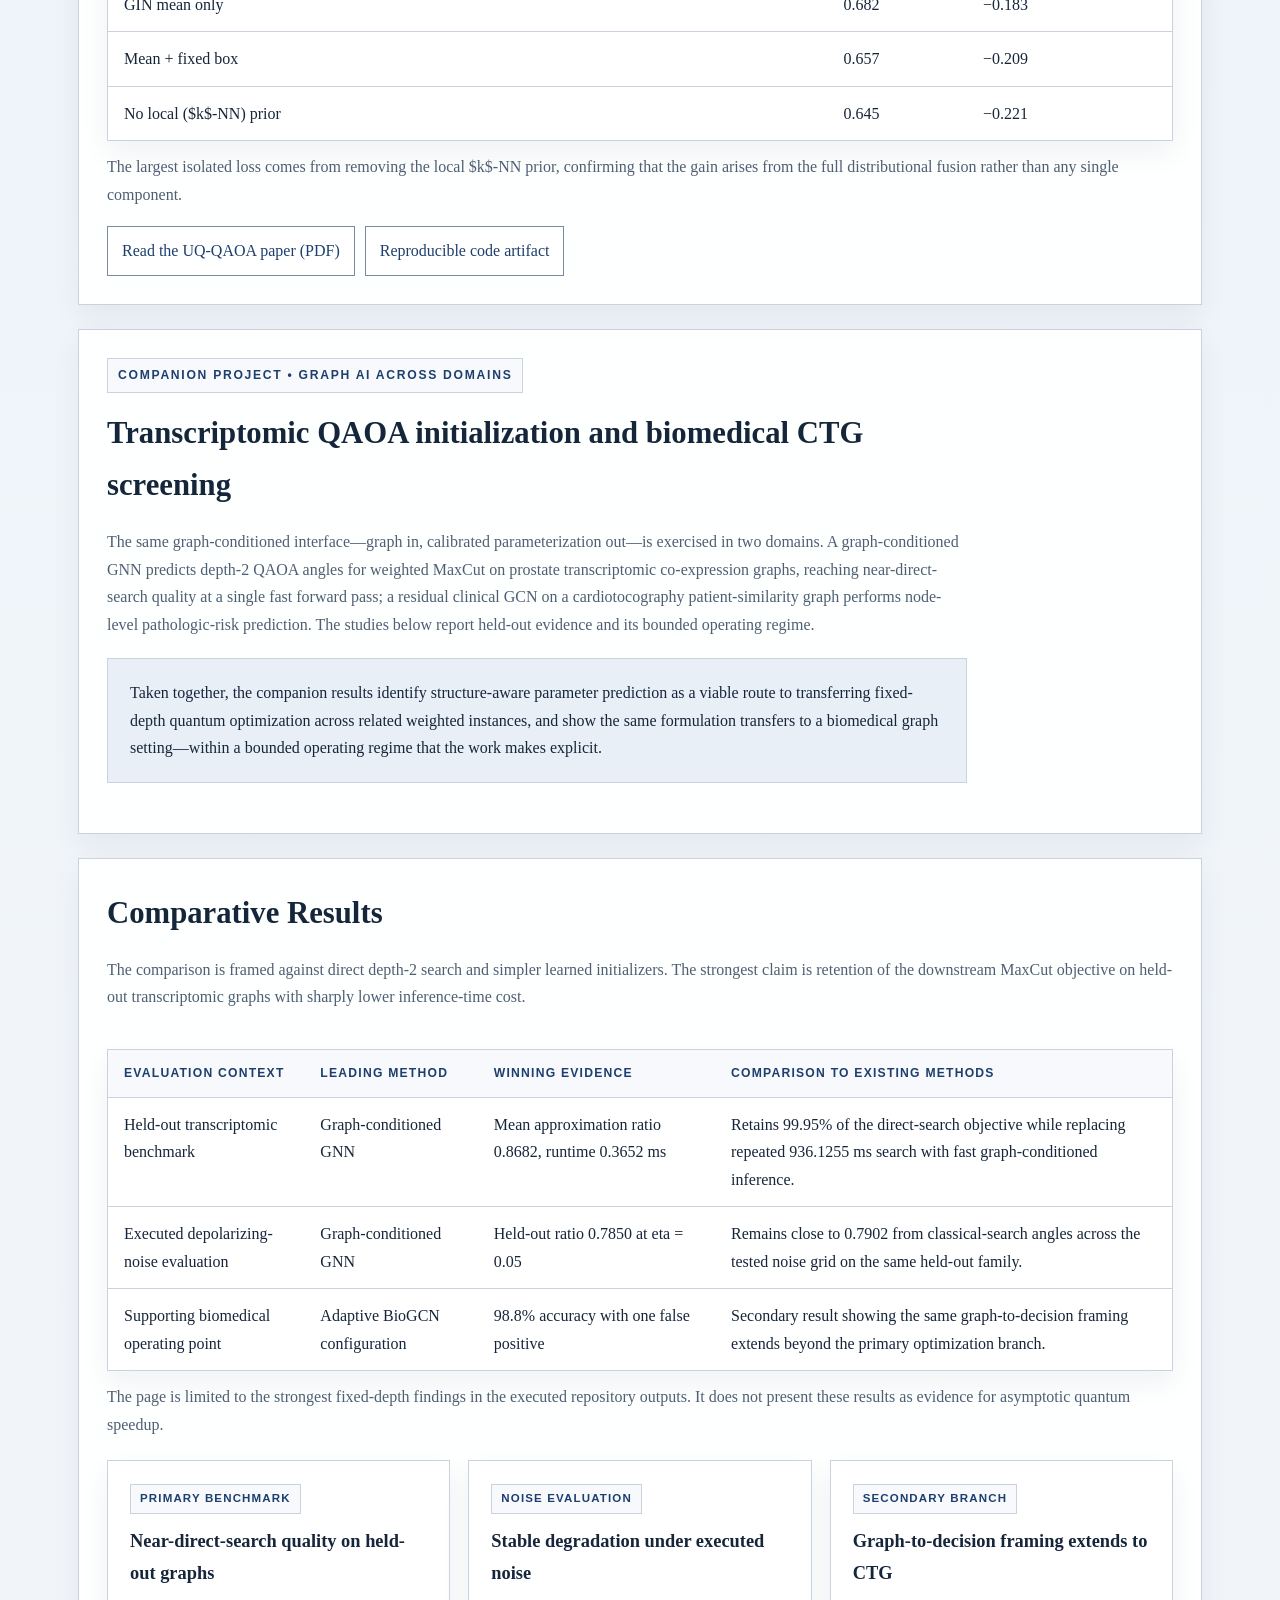
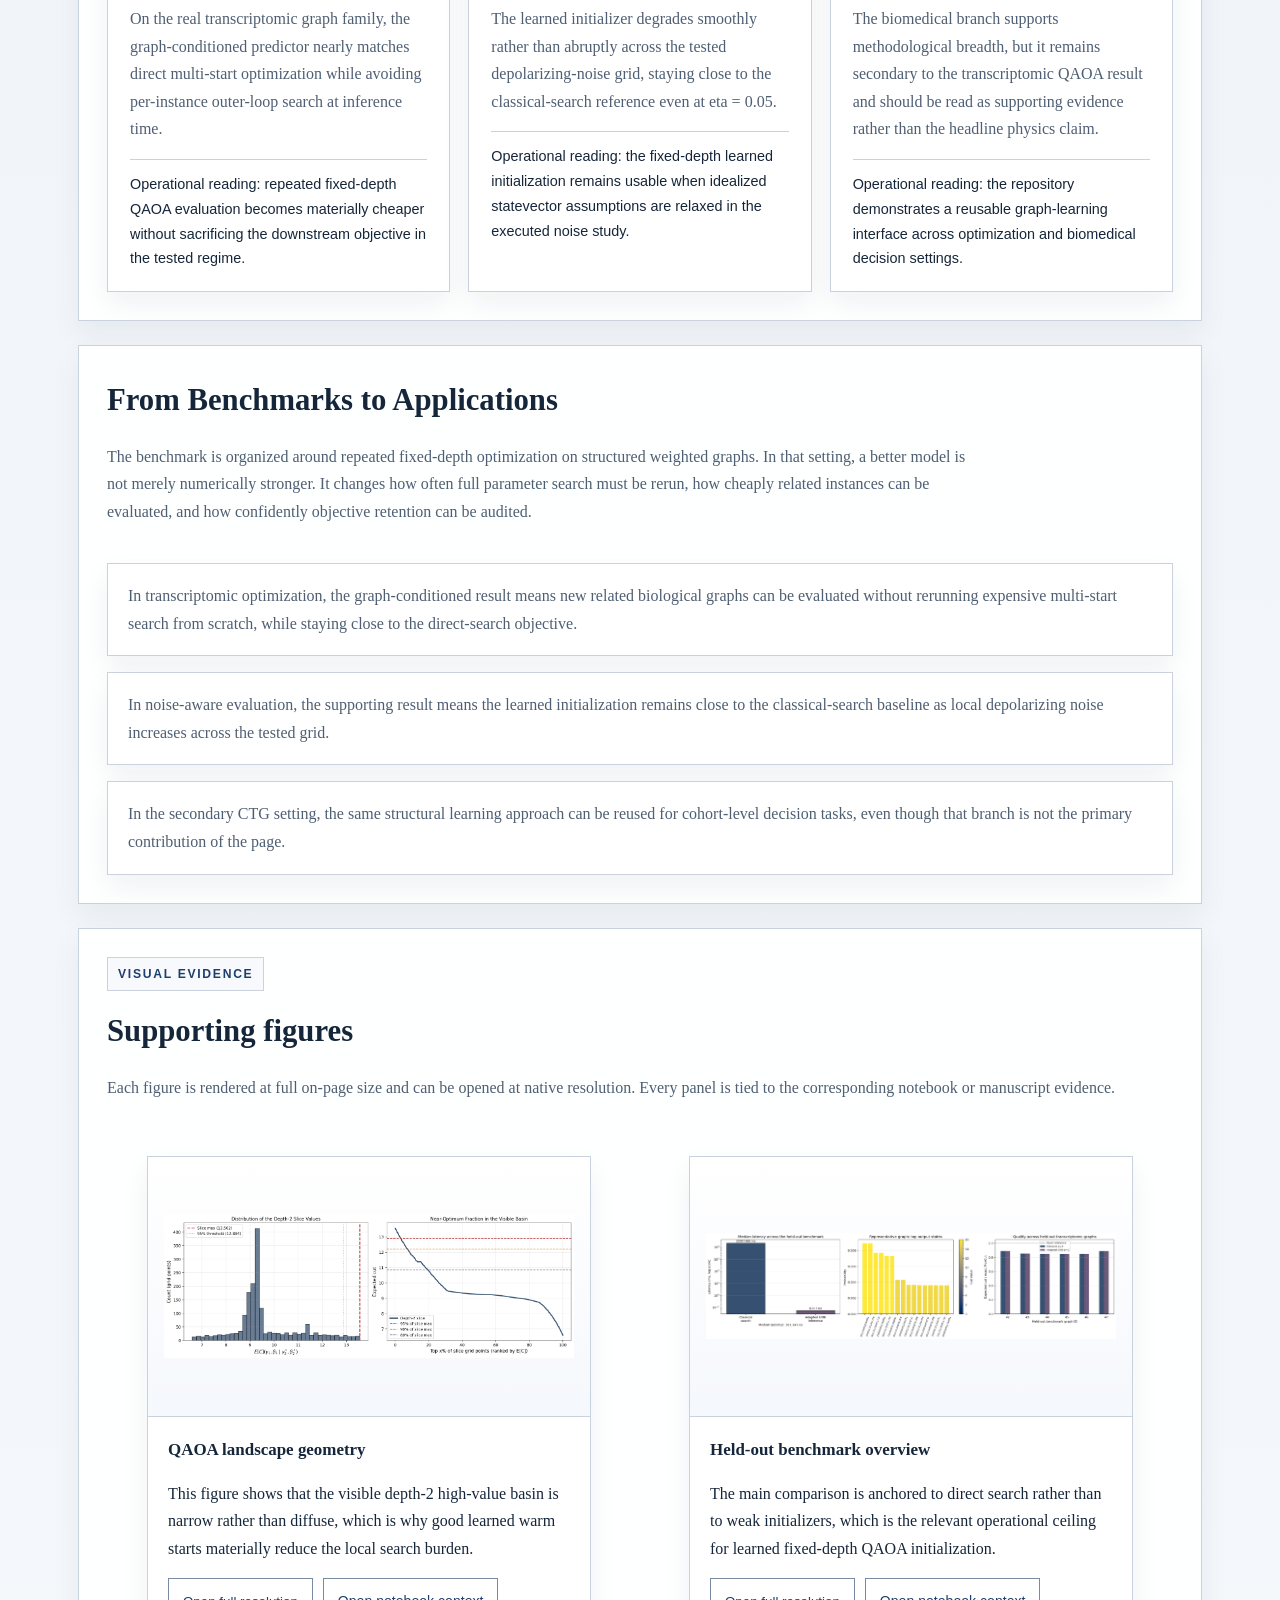
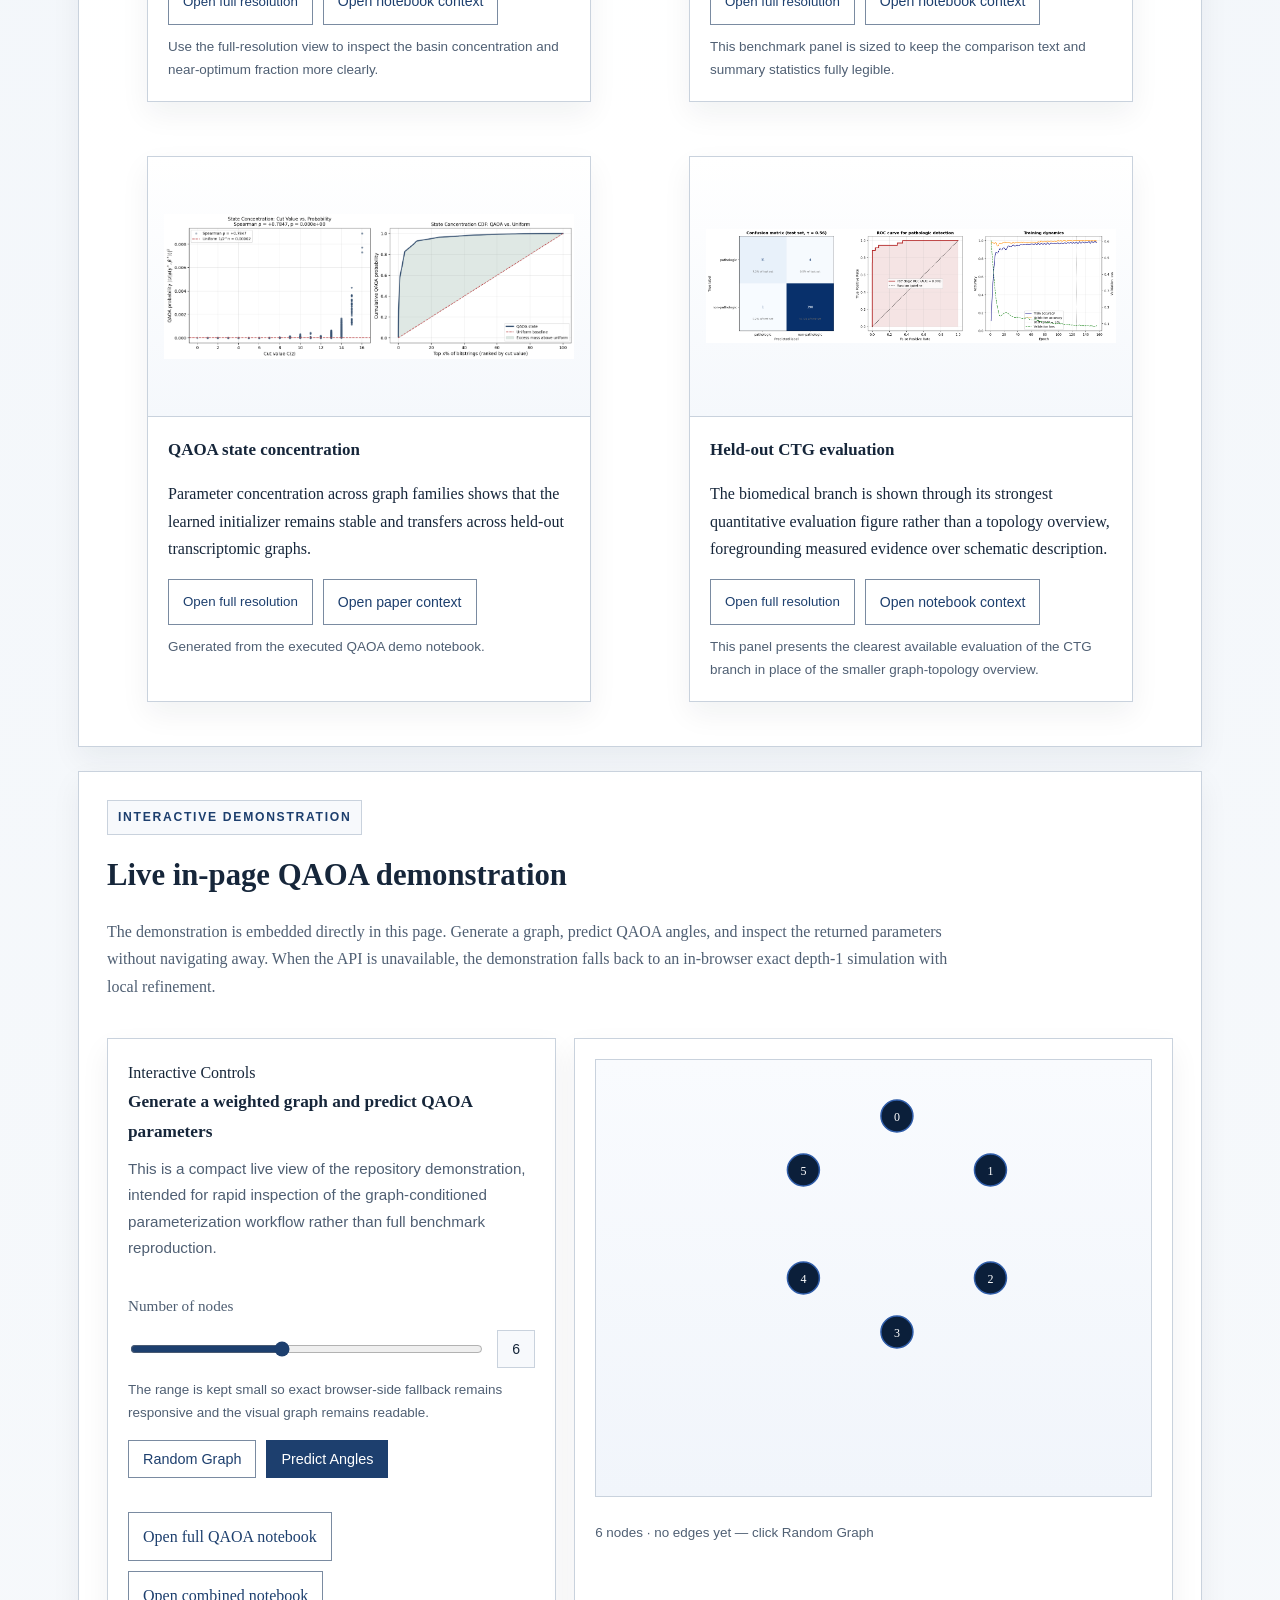
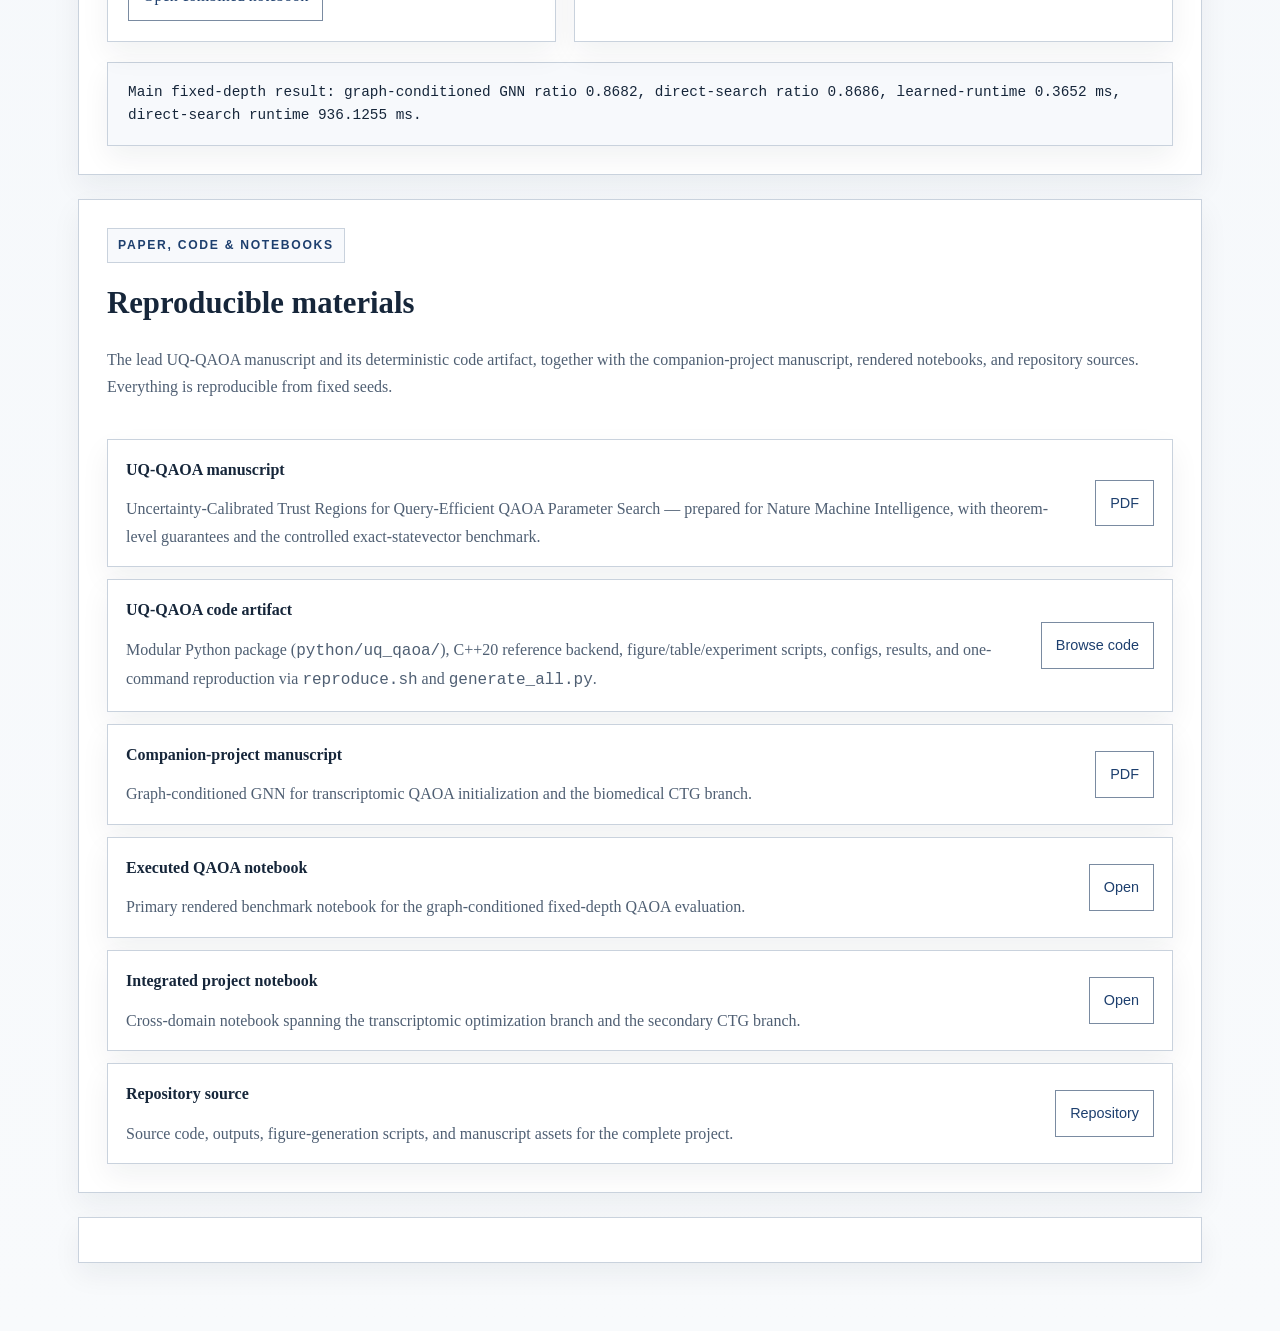
==== commit 245e1564: "Update research project" ====
--- a/index.html
+++ b/index.html
@@ -3,8 +3,8 @@
 <head>
   <meta charset="UTF-8" />
   <meta name="viewport" content="width=device-width, initial-scale=1.0" />
-  <title>Hybrid Quantum Graph AI Research Summary</title>
-  <meta name="description" content="Research summary for graph neural network prediction of fixed-depth QAOA parameters on weighted transcriptomic graphs, with held-out evidence and reproducible materials." />
+  <title>Hybrid Quantum&ndash;Graph AI &mdash; UQ-QAOA &amp; Graph-Conditioned Optimization</title>
+  <meta name="description" content="Graph-conditioned machine learning for query-efficient QAOA parameter search (UQ-QAOA) and for graph-structured biomedical inference: uncertainty-calibrated trust regions, precision-weighted posterior fusion, reproducible exact-statevector benchmarks, and an interactive demo." />
   <style>
     :root {
       --background: #ffffff;
@@ -752,68 +752,299 @@
         min-height: 200px;
       }
     }
+
+    /* --- Lead-study UQ-QAOA additions --- */
+    .lead-feature { border-top: 5px solid var(--accent); }
+    .pill-row {
+      display: flex; flex-wrap: wrap; gap: 10px; margin: 4px 0 0;
+      font-family: var(--font-sans);
+    }
+    .pill {
+      padding: 6px 12px; border: 1px solid var(--border); background: var(--surface);
+      font-size: 0.78rem; letter-spacing: 0.04em; color: var(--accent); font-weight: 600;
+    }
+    .eq {
+      margin: 16px 0; padding: 12px 18px; border: 1px solid var(--border);
+      background: var(--surface); overflow-x: auto; overflow-y: hidden;
+    }
+    .eq p { margin: 0; color: var(--ink); }
+    .theorem-box {
+      margin: 20px 0; padding: 18px 20px; border: 1px solid var(--border-strong);
+      background: #fbfcfe;
+    }
+    .theorem-box .thm-label {
+      display: block; margin-bottom: 8px; font-family: var(--font-sans); font-weight: 700;
+      letter-spacing: 0.08em; text-transform: uppercase; font-size: 0.76rem; color: var(--accent);
+    }
+    .theorem-box p { color: var(--ink); }
+    table td.best, table th.best { background: var(--accent-soft); font-weight: 600; }
+    mjx-container { overflow-x: auto; overflow-y: hidden; max-width: 100%; }
+    mjx-container[display="true"] { margin: 0 !important; }
   </style>
+  <script>
+    window.MathJax = {
+      tex: {
+        inlineMath: [['$', '$'], ['\\(', '\\)']],
+        displayMath: [['$$', '$$'], ['\\[', '\\]']]
+      },
+      options: { skipHtmlTags: ['script', 'noscript', 'style', 'textarea', 'pre', 'code'] }
+    };
+  </script>
+  <script async src="https://cdn.jsdelivr.net/npm/mathjax@3/es5/tex-mml-chtml.js"></script>
 </head>
 <body>
   <header class="report-bar">
     <div class="report-bar-inner">
-      <div>Hybrid Quantum Graph AI Research Summary</div>
+      <div>Hybrid Quantum&ndash;Graph AI</div>
       <nav aria-label="Primary">
-        <a href="#summary">Summary</a>
-        <a href="#findings">Findings</a>
-        <a href="#applications">Applications</a>
+        <a href="#lead">UQ-QAOA</a>
+        <a href="#method">Method</a>
+        <a href="#theory">Theory</a>
+        <a href="#results">Results</a>
+        <a href="#companion">Companion</a>
         <a href="#demo">Demo</a>
-        <a href="#figures">Figures</a>
-        <a href="#reports">Reports</a>
-        <a href="https://github.com/thmolena/Hybrid-Quantum-Graph-AI-QAOA-GNN-Biomedical-Optimization" target="_blank" rel="noreferrer">GitHub Repo</a>
+        <a href="#notebooks">Paper &amp; Code</a>
+        <a href="https://github.com/thmolena/Hybrid-Quantum-Graph-AI-QAOA-GNN-Biomedical-Optimization" target="_blank" rel="noreferrer">GitHub</a>
       </nav>
     </div>
   </header>
 
   <main class="page">
     <div class="page-stack">
-      <section class="cover block-shell">
+      <section class="cover block-shell lead-feature">
         <div class="block-inner">
           <div>
-            <p class="cover-kicker">Research Summary • Comparative Findings</p>
-            <h1>Learning QAOA Parameters with Graph Neural Networks for Scalable Quantum Optimization</h1>
+            <p class="cover-kicker">UQ-QAOA &bull; Prepared for Nature Machine Intelligence</p>
+            <h1>Uncertainty-Calibrated Trust Regions for Query-Efficient QAOA Parameter Search</h1>
             <p class="subtitle">
-              The Quantum Approximate Optimization Algorithm remains one of the central variational paradigms for near-term quantum optimization because it provides a hardware-compatible ansatz for combinatorial objectives while retaining a clear Hamiltonian interpretation. Its practical performance, however, depends not only on circuit depth but also on the ability to identify high-quality variational parameters for each problem instance. For fixed-depth QAOA, parameter optimization is often the dominant classical bottleneck, especially when one repeatedly solves related weighted-graph instances drawn from a common structured family. In this work, we address that gap by learning QAOA parameters from graph structure, modeling fixed-depth parameter selection as a graph-to-angle map and using a graph neural network to predict depth-2 QAOA angles for weighted MaxCut instances derived from transcriptomic co-expression graphs.
+              For low-depth implementations of the Quantum Approximate Optimization Algorithm (QAOA), the dominant practical cost is the number of objective-function <em>queries</em> required to identify useful variational parameters. <strong>UQ-QAOA</strong> converts graph-conditioned predictive uncertainty into an operational trust-region geometry: a Graph Isomorphism Network predicts a diagonal Gaussian over the QAOA angles, and four information sources&mdash;neural predictor, local $k$-nearest-neighbour prior, global population prior, and a trotterized quantum-annealing schedule&mdash;are fused by precision-weighted combination to obtain a posterior mean and anisotropic step sizes for sequential coordinate refinement. This page presents the method in full mathematical detail, the reproducible exact-statevector evidence that supports it, and a companion graph-learning program spanning quantum optimization and biomedical inference.
             </p>
+            <div class="pill-row" aria-label="Topic tags">
+              <span class="pill">Variational quantum algorithms</span>
+              <span class="pill">Graph neural networks</span>
+              <span class="pill">Uncertainty quantification</span>
+              <span class="pill">Trust-region optimization</span>
+              <span class="pill">Conformal prediction</span>
+            </div>
           </div>
 
           <div class="cover-meta grid-3" aria-label="Headline metrics">
             <article class="meta-block">
-              <div class="meta-label">Held-out approximation ratio</div>
-              <div class="meta-value">0.8682</div>
-              <p class="meta-note">Versus 0.8686 for direct multi-start search on the same held-out transcriptomic graph family.</p>
+              <div class="meta-label">Mean approximation ratio</div>
+              <div class="meta-value">0.865</div>
+              <p class="meta-note">Versus 0.853 for the strongest single-source baseline (TQA) on the controlled $n{=}14$, $p{=}3$, $Q{=}18$ matched-query benchmark.</p>
             </article>
             <article class="meta-block">
-              <div class="meta-label">Median online latency</div>
-              <div class="meta-value">0.3652 ms</div>
-              <p class="meta-note">Versus 936.1255 ms for repeated classical search in the executed fixed-depth evaluation regime.</p>
+              <div class="meta-label">Paired advantage vs. TQA</div>
+              <div class="meta-value">+0.012</div>
+              <p class="meta-note">95% bootstrap CI $[+0.003,\,+0.024]$ over 10,000 resamples; best-of-budget on 7 of 8 held-out instances.</p>
             </article>
             <article class="meta-block">
-              <div class="meta-label">Noisy held-out ratio at eta = 0.05</div>
-              <div class="meta-value">0.7850</div>
-              <p class="meta-note">Remaining close to 0.7902 from classical-search angles under the executed depolarizing-noise study.</p>
+              <div class="meta-label">Reference backend speedup</div>
+              <div class="meta-value">4.30&times;</div>
+              <p class="meta-note">C++20 evaluator at 8 threads for batched $n{=}14$ statevector evaluation; the mixer kernel dominates per-layer cost ($2.60\times$ the cost-phase kernel).</p>
             </article>
           </div>
         </div>
       </section>
 
-      <section id="summary" class="block-shell">
+      <section id="lead" class="block-shell">
         <div class="block-inner">
           <div class="section-header">
-            <div class="section-label">Research Summary</div>
+            <div class="section-label">Problem Setting</div>
             <div class="section-intro body-copy">
-              <h2>Research Summary</h2>
+              <h2>QAOA, MaxCut, and the objective-query model</h2>
+              <p>
+                Let $G=(V,E)$ be an undirected graph with $n=|V|$ vertices. The MaxCut cost Hamiltonian, the depth-$p$ QAOA state with mixer $H_M=\sum_i X_i$, and the exact objective are
+              </p>
+            </div>
+          </div>
+
+          <div class="eq">
+            $$H_C(G)=\sum_{(i,j)\in E}\frac{1-Z_iZ_j}{2},\qquad
+            \lvert\psi_G(\theta)\rangle=\prod_{\ell=1}^{p} e^{-i\beta_\ell H_M}\,e^{-i\gamma_\ell H_C(G)}\,\lvert+\rangle^{\otimes n},\qquad
+            f_G(\theta)=\langle\psi_G(\theta)\rvert H_C(G)\lvert\psi_G(\theta)\rangle.$$
+          </div>
+
+          <p class="body-copy">
+            The parameter vector is $\theta=(\gamma_1,\dots,\gamma_p,\beta_1,\dots,\beta_p)\in\Theta_p=[0,2\pi)^p\times[0,\pi)^p$, and the approximation ratio is $r_G(\theta)=f_G(\theta)/C_G^\star$ with optimal cut value $C_G^\star$. Cost is measured in objective queries $Q=\#\{\theta\text{ evaluated}\}$, and performance is reported through the <em>best-so-far query curve</em>
+          </p>
+          <div class="eq">
+            $$Q\;\longmapsto\;\max_{1\le q\le Q} r_G(\theta_q),\qquad\text{with}\qquad
+            Q_G(\tau)=\min\{q: r_G^{\mathrm{best}}(q)\ge\tau\}.$$
+          </div>
+          <p class="body-copy">
+            In a measurement-limited regime, a method that reaches comparable quality with substantially fewer queries can be more useful than one that attains a marginally higher objective only after many more evaluations. UQ-QAOA is designed for precisely this regime.
+          </p>
+        </div>
+      </section>
+
+      <section id="method" class="block-shell">
+        <div class="block-inner">
+          <div class="section-header">
+            <div class="section-label">Method</div>
+            <div class="section-intro body-copy">
+              <h2>Graph-conditioned Gaussian prediction and four-source posterior fusion</h2>
+              <p>
+                A Graph Isomorphism Network (GIN) with learnable $\varepsilon$, layer-normalized two-layer MLPs, and spectral positional features performs message passing, then a Gaussian head emits a mean and a diagonal covariance over QAOA angles:
+              </p>
+            </div>
+          </div>
+
+          <div class="eq">
+            $$h_i^{(\ell+1)}=\mathrm{MLP}^{(\ell)}\!\Big((1+\varepsilon^{(\ell)})\,h_i^{(\ell)}+\!\!\sum_{j\in\mathcal N(i)}\!\tilde A_{ij}\,h_j^{(\ell)}\Big),\quad \tilde A=D^{-1}(A+I),\qquad
+            q_\phi(\theta\mid G)=\mathcal N\!\big(\mu_\phi(G),\,\Sigma_\phi(G)\big).$$
+          </div>
+          <p class="body-copy">
+            The covariance head is $\Sigma_\phi(G)=\mathrm{diag}\big(\sigma_{\min}^2+\mathrm{softplus}(a_\phi(G))\big)$, trained by Gaussian negative log-likelihood with weight decay. The NLL simultaneously rewards accurate prediction and penalizes covariance inflation:
+          </p>
+          <div class="eq">
+            $$\mathcal L_{\mathrm{nll}}(\phi)=\frac{1}{2N}\sum_{i=1}^{N}\sum_{k=1}^{2p}\left[\frac{\big(\theta^{\mathrm{ref}}_{i,k}-\mu_{\phi,k}(G_i)\big)^2}{\sigma_{\phi,k}^2(G_i)}+\log\sigma_{\phi,k}^2(G_i)\right]+\eta_{\mathrm{wd}}\lVert\phi\rVert_2^2.$$
+          </div>
+          <p class="body-copy">
+            Four independent sources&mdash;the GIN predictor, a local $k{=}5$ nearest-neighbour prior, a global population prior, and a trotterized quantum-annealing (TQA) prior&mdash;are fused by precision-weighted (inverse-variance) combination, where sources with smaller predicted variance exert stronger pull on the joint estimate:
+          </p>
+          <div class="eq">
+            $$\Sigma_{\mathrm{post}}^{-1}={\Sigma_{\mathrm{GIN}}'}^{-1}+\Sigma_{\mathrm{loc}}^{-1}+\Sigma_{\mathrm{glob}}^{-1}+\Sigma_{\mathrm{TQA}}^{-1},\qquad
+            \mu_{\mathrm{post}}=\Sigma_{\mathrm{post}}\sum_{s}\Sigma_s^{-1}\mu_s,$$
+          </div>
+          <p class="body-copy">
+            with $\Sigma_{\mathrm{GIN}}'=\max(\Sigma_{\mathrm{GIN}},\Sigma_{\mathrm{loc}})$ a calibration floor. The posterior covariance then defines the anisotropic <strong>trust region</strong> and the per-coordinate step sizes that govern refinement:
+          </p>
+          <div class="eq">
+            $$\mathcal T_{\phi,\rho}(G)=\Big\{\theta\in\Theta_p:(\theta-\mu_\phi)^{\!\top}(\Sigma_\phi+\lambda I)^{-1}(\theta-\mu_\phi)\le\rho^2\Big\},\qquad
+            \delta_j=\mathrm{clip}\!\big(0.5\sqrt{[\Sigma_{\mathrm{post}}]_{jj}},\,0.05,\,0.30\big).$$
+          </div>
+
+          <div class="grid-3">
+            <article class="card">
+              <div class="tag">Phase 0 / 2a</div>
+              <h3>TQA safety prefix</h3>
+              <p>A short trotterized-annealing prefix makes the policy dominance-preserving: at each early query count, UQ-QAOA has evaluated the same TQA candidate available to the strongest physics-informed baseline before spending budget on learned geometry.</p>
+            </article>
+            <article class="card">
+              <div class="tag">Phase 1 / 2b</div>
+              <h3>Posterior-anchor evaluation</h3>
+              <p>Nonduplicate deterministic anchors&mdash;TQA, posterior mean, GIN mean, local $k$-NN median, and global median&mdash;are evaluated, and the empirical best becomes the refinement incumbent.</p>
+            </article>
+            <article class="card">
+              <div class="tag">Phase 2c</div>
+              <h3>Greedy coordinate refinement</h3>
+              <p>For each dimension $j$ the search probes $\pm\delta_j$ from the incumbent, updating on strict improvement; a full pass without improvement halves the step sizes (trust-region contraction).</p>
+            </article>
+          </div>
+        </div>
+      </section>
+
+      <section id="theory" class="block-shell">
+        <div class="block-inner">
+          <div class="section-header">
+            <div class="section-label">Guarantees</div>
+            <div class="section-intro body-copy">
+              <h2>When a learned trust region saves queries</h2>
+              <p>
+                The guarantees are deliberately <em>local and conditional</em>: they formalize when a calibrated, compact trust region reduces objective queries, not global QAOA optimality.
+              </p>
+            </div>
+          </div>
+
+          <div class="theorem-box">
+            <span class="thm-label">Theorem &mdash; Exact-query best-of-$K$ guarantee</span>
+            <p>
+              Suppose $K$ candidates are drawn independently from a proposal supported on $\mathcal T_{\phi,\rho}(G)$ that places mass at least $\alpha_G(\varepsilon)>0$ on the $\varepsilon$-optimal subset $\mathcal A_{G,\varepsilon}=\{\theta\in\mathcal T: f_G(\theta)\ge f_G^{\mathcal T}-\varepsilon\}$. Then
+            </p>
+            <div class="eq" style="background:#ffffff;">
+              $$\Pr\!\big[f_G(\widehat\theta_K)<f_G^{\mathcal T}-\varepsilon\big]\le\big(1-\alpha_G(\varepsilon)\big)^K,$$
+            </div>
+            <p>
+              so $K\ge\log(1/\delta)/\alpha_G(\varepsilon)$ suffices for $f_G(\widehat\theta_K)\ge f_G^{\mathcal T}-\varepsilon$ with probability at least $1-\delta$. For an ellipsoidal region with locally $L_G$-Lipschitz objective, $\alpha_G(\varepsilon)\gtrsim (\varepsilon/L_G)^d\big/\big(\rho^d\det(\Sigma_\phi+\lambda I)^{1/2}\big)$ &mdash; a tighter calibrated covariance and smaller radius reduce the number of candidates needed to hit the near-optimal set.
+            </p>
+          </div>
+
+          <div class="theorem-box">
+            <span class="thm-label">Proposition &mdash; Finite-sample conformal coverage</span>
+            <p>
+              For exchangeable validation scores $s(G)=(\theta^*-\mu_\phi)^{\!\top}(\Sigma_\phi+\lambda I)^{-1}(\theta^*-\mu_\phi)$ with $\hat q_{1-\alpha}$ the $\lceil(M+1)(1-\alpha)\rceil$-th order statistic over $M$ calibration instances, a new exchangeable test instance satisfies
+            </p>
+            <div class="eq" style="background:#ffffff;">
+              $$\mathbb P\!\big[\theta^*(G_{M+1})\in\mathcal T_{\hat q_{1-\alpha}}(G_{M+1})\big]\ge 1-\alpha.$$
+            </div>
+            <p>A finite-shot extension adds a sub-Gaussian union bound over $S$-shot estimates, separating parameter-query cost from shot cost.</p>
+          </div>
+        </div>
+      </section>
+
+      <section id="results" class="block-shell">
+        <div class="block-inner">
+          <div class="section-header">
+            <div class="section-label">Evidence</div>
+            <div class="section-intro">
+              <h2>Controlled exact-statevector benchmark</h2>
+              <p>
+                All methods receive the same $Q{=}18$ exact-statevector objective queries on the same eight held-out instances (two per family: Erd&#337;s&ndash;R&eacute;nyi, 3-regular, Barab&aacute;si&ndash;Albert, Watts&ndash;Strogatz) at $n{=}14$, $p{=}3$. The global seed is fixed at 260424803.
+              </p>
+            </div>
+          </div>
+
+          <div class="table-wrap">
+            <table>
+              <thead>
+                <tr><th>Method</th><th>Mean ratio &uarr;</th><th>95% bootstrap CI</th><th>&Delta; vs. TQA</th><th>$Q$</th></tr>
+              </thead>
+              <tbody>
+                <tr><td>Random</td><td>0.754</td><td>[0.719, 0.788]</td><td>&minus;0.100</td><td>18</td></tr>
+                <tr><td>Heuristic</td><td>0.608</td><td>[0.567, 0.649]</td><td>&minus;0.246</td><td>18</td></tr>
+                <tr><td>$k$-NN transfer</td><td>0.642</td><td>[0.604, 0.677]</td><td>&minus;0.211</td><td>18</td></tr>
+                <tr><td>GNN point estimate</td><td>0.643</td><td>[0.597, 0.688]</td><td>&minus;0.211</td><td>18</td></tr>
+                <tr><td>TQA (linear ramp)</td><td>0.853</td><td>[0.829, 0.878]</td><td>+0.000</td><td>18</td></tr>
+                <tr><td class="best">UQ-QAOA (ours)</td><td class="best">0.865</td><td class="best">[0.839, 0.892]</td><td class="best">+0.012</td><td class="best">18</td></tr>
+              </tbody>
+            </table>
+          </div>
+          <p class="table-note">
+            UQ-QAOA is best-or-tied-best at every intermediate query budget and wins on 7 of 8 instances. Differential evolution, GP-EI Bayesian optimization, CMA-ES, multi-seed random, and Nelder&ndash;Mead all reach $\le 0.754$ under $Q{=}18$.
+          </p>
+
+          <div class="table-wrap" style="margin-top:22px;">
+            <table>
+              <thead>
+                <tr><th>Ablation (remove / simplify one component)</th><th>Ratio</th><th>&Delta; vs. full</th></tr>
+              </thead>
+              <tbody>
+                <tr><td class="best">Full UQ-QAOA</td><td class="best">0.865</td><td class="best">&mdash;</td></tr>
+                <tr><td>No sequential refinement</td><td>0.863</td><td>&minus;0.002</td></tr>
+                <tr><td>No coordinate probes</td><td>0.772</td><td>&minus;0.094</td></tr>
+                <tr><td>Mean + isotropic $\sigma^2 I$</td><td>0.750</td><td>&minus;0.115</td></tr>
+                <tr><td>No global prior</td><td>0.711</td><td>&minus;0.155</td></tr>
+                <tr><td>GIN mean only</td><td>0.682</td><td>&minus;0.183</td></tr>
+                <tr><td>Mean + fixed box</td><td>0.657</td><td>&minus;0.209</td></tr>
+                <tr><td>No local ($k$-NN) prior</td><td>0.645</td><td>&minus;0.221</td></tr>
+              </tbody>
+            </table>
+          </div>
+          <p class="table-note">
+            The largest isolated loss comes from removing the local $k$-NN prior, confirming that the gain arises from the full distributional fusion rather than any single component.
+          </p>
+
+          <div class="demo-links">
+            <a class="button-link" href="submission/main.pdf">Read the UQ-QAOA paper (PDF)</a>
+            <a class="button-link" href="https://github.com/thmolena/Hybrid-Quantum-Graph-AI-QAOA-GNN-Biomedical-Optimization/tree/main/submission/code" target="_blank" rel="noreferrer">Reproducible code artifact</a>
+          </div>
+        </div>
+      </section>
+
+      <section id="companion" class="block-shell">
+        <div class="block-inner">
+          <div class="section-header">
+            <div class="section-label">Companion Project &bull; Graph AI across domains</div>
+            <div class="section-intro body-copy">
+              <h2>Transcriptomic QAOA initialization and biomedical CTG screening</h2>
           <p>
-            This work shows that structure-aware learning can predict instance-dependent parameters for fixed-depth QAOA on a structured family of weighted MaxCut graphs and that this mechanism can be analyzed quantitatively. In the transcriptomic setting studied here, the archived benchmark shows near-parity with direct classical search and a large runtime advantage, while the rerun studies show that this retained-quality claim is robust across moderate seed variation but limited by protocol sensitivity and family complexity.
+            The same graph-conditioned interface&mdash;graph in, calibrated parameterization out&mdash;is exercised in two domains. A graph-conditioned GNN predicts depth-2 QAOA angles for weighted MaxCut on prostate transcriptomic co-expression graphs, reaching near-direct-search quality at a single fast forward pass; a residual clinical GCN on a cardiotocography patient-similarity graph performs node-level pathologic-risk prediction. The studies below report held-out evidence and its bounded operating regime.
           </p>
           <div class="lead-callout">
             <p>
-              Taken together, the results identify structure-aware parameter prediction as a viable route to transferring fixed-depth quantum optimization across related weighted instances, but only within a bounded operating regime that the present research makes explicit. Extending this framework to broader weighted graph families, stronger graph-learning architectures, more stable training procedures, and hardware-side evaluation is the natural next step.
+              Taken together, the companion results identify structure-aware parameter prediction as a viable route to transferring fixed-depth quantum optimization across related weighted instances, and show the same formulation transfers to a biomedical graph setting&mdash;within a bounded operating regime that the work makes explicit.
             </p>
           </div>
         </div>
@@ -824,7 +1055,6 @@
       <section id="findings" class="block-shell">
         <div class="block-inner">
           <div class="section-header">
-            <div class="section-label">Comparative Results</div>
             <div class="section-intro">
               <h2>Comparative Results</h2>
               <p>
@@ -903,9 +1133,8 @@
       <section id="applications" class="block-shell">
         <div class="block-inner">
           <div class="section-header">
-            <div class="section-label">Operational Meaning</div>
             <div class="section-intro body-copy">
-              <h2>Research in Better Performance</h2>
+              <h2>From Benchmarks to Applications</h2>
               <p>
                 The benchmark is organized around repeated fixed-depth optimization on structured weighted graphs. In that setting, a better model is not merely numerically stronger. It changes how often full parameter search must be rerun, how cheaply related instances can be evaluated, and how confidently objective retention can be audited.
               </p>
@@ -933,7 +1162,7 @@
             <div class="section-intro">
               <h2>Supporting figures</h2>
               <p>
-                The figures below are presented at larger on-page size and can be opened at full resolution directly from the root page. Each panel is tied to the corresponding notebook or manuscript evidence.
+                Each figure is rendered at full on-page size and can be opened at native resolution. Every panel is tied to the corresponding notebook or manuscript evidence.
               </p>
             </div>
           </div>
@@ -969,7 +1198,7 @@
               <button class="button-link figure-zoom" type="button" data-figure-src="website/notebooks_html/figures/qaoa_demo_benchmark_overview.png" data-figure-title="Held-out benchmark overview">Open full resolution</button>
               <a class="button-link" href="website/notebooks_html/qaoa_demo.html">Open notebook context</a>
             </div>
-            <div class="figure-note">This benchmark panel is sized to keep comparison text and summary statistics readable on the landing page.</div>
+            <div class="figure-note">This benchmark panel is sized to keep the comparison text and summary statistics fully legible.</div>
           </figcaption>
         </figure>
           </div>
@@ -999,13 +1228,13 @@
           <figcaption class="figure-copy">
             <h3>Held-out CTG evaluation</h3>
             <p>
-              The biomedical branch is shown with its strongest evaluation figure rather than a topology overview so the landing page foregrounds quantitative evidence.
+              The biomedical branch is shown through its strongest quantitative evaluation figure rather than a topology overview, foregrounding measured evidence over schematic description.
             </p>
             <div class="figure-actions">
               <button class="button-link figure-zoom" type="button" data-figure-src="website/notebooks_html/figures/bio_demo_heldout_evaluation.png" data-figure-title="Held-out CTG evaluation">Open full resolution</button>
               <a class="button-link" href="website/notebooks_html/bio_demo.html">Open notebook context</a>
             </div>
-            <div class="figure-note">This replaces the smaller CTG graph overview so the root page shows the clearest evaluation panel available.</div>
+            <div class="figure-note">This panel presents the clearest available evaluation of the CTG branch in place of the smaller graph-topology overview.</div>
           </figcaption>
         </figure>
           </div>
@@ -1017,9 +1246,9 @@
           <div class="section-header">
             <div class="section-label">Interactive Demonstration</div>
             <div class="section-intro body-copy">
-              <h2>Live root-page QAOA demonstration</h2>
+              <h2>Live in-page QAOA demonstration</h2>
               <p>
-                The root page now includes the project demo directly. Generate a graph, predict QAOA angles, and inspect the returned parameters here without leaving the landing page. When the API is unavailable, the demo falls back to an in-browser exact depth-1 simulation and local refinement.
+                The demonstration is embedded directly in this page. Generate a graph, predict QAOA angles, and inspect the returned parameters without navigating away. When the API is unavailable, the demonstration falls back to an in-browser exact depth-1 simulation with local refinement.
               </p>
             </div>
           </div>
@@ -1030,7 +1259,7 @@
             <div class="tag">Interactive Controls</div>
             <h3>Generate a weighted graph and predict QAOA parameters</h3>
             <p class="demo-copy">
-              This is a compact live view of the repository demo. It is intended for quick inspection of the graph-conditioned parameterization workflow rather than full benchmark reproduction.
+              This is a compact live view of the repository demonstration, intended for rapid inspection of the graph-conditioned parameterization workflow rather than full benchmark reproduction.
             </p>
           </div>
 
@@ -1091,14 +1320,14 @@
         </div>
       </section>
 
-      <section id="reports" class="block-shell">
+      <section id="notebooks" class="block-shell">
         <div class="block-inner">
           <div class="section-header">
-            <div class="section-label">Executed Reports</div>
+            <div class="section-label">Paper, Code &amp; Notebooks</div>
             <div class="section-intro">
-              <h2>Primary results</h2>
+              <h2>Reproducible materials</h2>
               <p>
-                These materials contain the manuscript, rendered notebooks, and repository sources supporting the benchmark presented on this page.
+                The lead UQ-QAOA manuscript and its deterministic code artifact, together with the companion-project manuscript, rendered notebooks, and repository sources. Everything is reproducible from fixed seeds.
               </p>
             </div>
           </div>
@@ -1106,8 +1335,28 @@
           <div class="link-list">
         <div class="link-item">
           <div>
-            <strong>Research manuscript</strong>
-            <div class="table-note">Formatted paper with theorem-level analysis, benchmark framing, and the canonical write-up of the transcriptomic QAOA result.</div>
+            <strong>UQ-QAOA manuscript</strong>
+            <div class="table-note">Uncertainty-Calibrated Trust Regions for Query-Efficient QAOA Parameter Search &mdash; prepared for Nature Machine Intelligence, with theorem-level guarantees and the controlled exact-statevector benchmark.</div>
+          </div>
+          <div class="link-actions">
+            <a class="button-link" href="submission/main.pdf">PDF</a>
+          </div>
+        </div>
+
+        <div class="link-item">
+          <div>
+            <strong>UQ-QAOA code artifact</strong>
+            <div class="table-note">Modular Python package (<code>python/uq_qaoa/</code>), C++20 reference backend, figure/table/experiment scripts, configs, results, and one-command reproduction via <code>reproduce.sh</code> and <code>generate_all.py</code>.</div>
+          </div>
+          <div class="link-actions">
+            <a class="button-link" href="https://github.com/thmolena/Hybrid-Quantum-Graph-AI-QAOA-GNN-Biomedical-Optimization/tree/main/submission/code" target="_blank" rel="noreferrer">Browse code</a>
+          </div>
+        </div>
+
+        <div class="link-item">
+          <div>
+            <strong>Companion-project manuscript</strong>
+            <div class="table-note">Graph-conditioned GNN for transcriptomic QAOA initialization and the biomedical CTG branch.</div>
           </div>
           <div class="link-actions">
             <a class="button-link" href="website/notebooks_html/main.pdf">PDF</a>
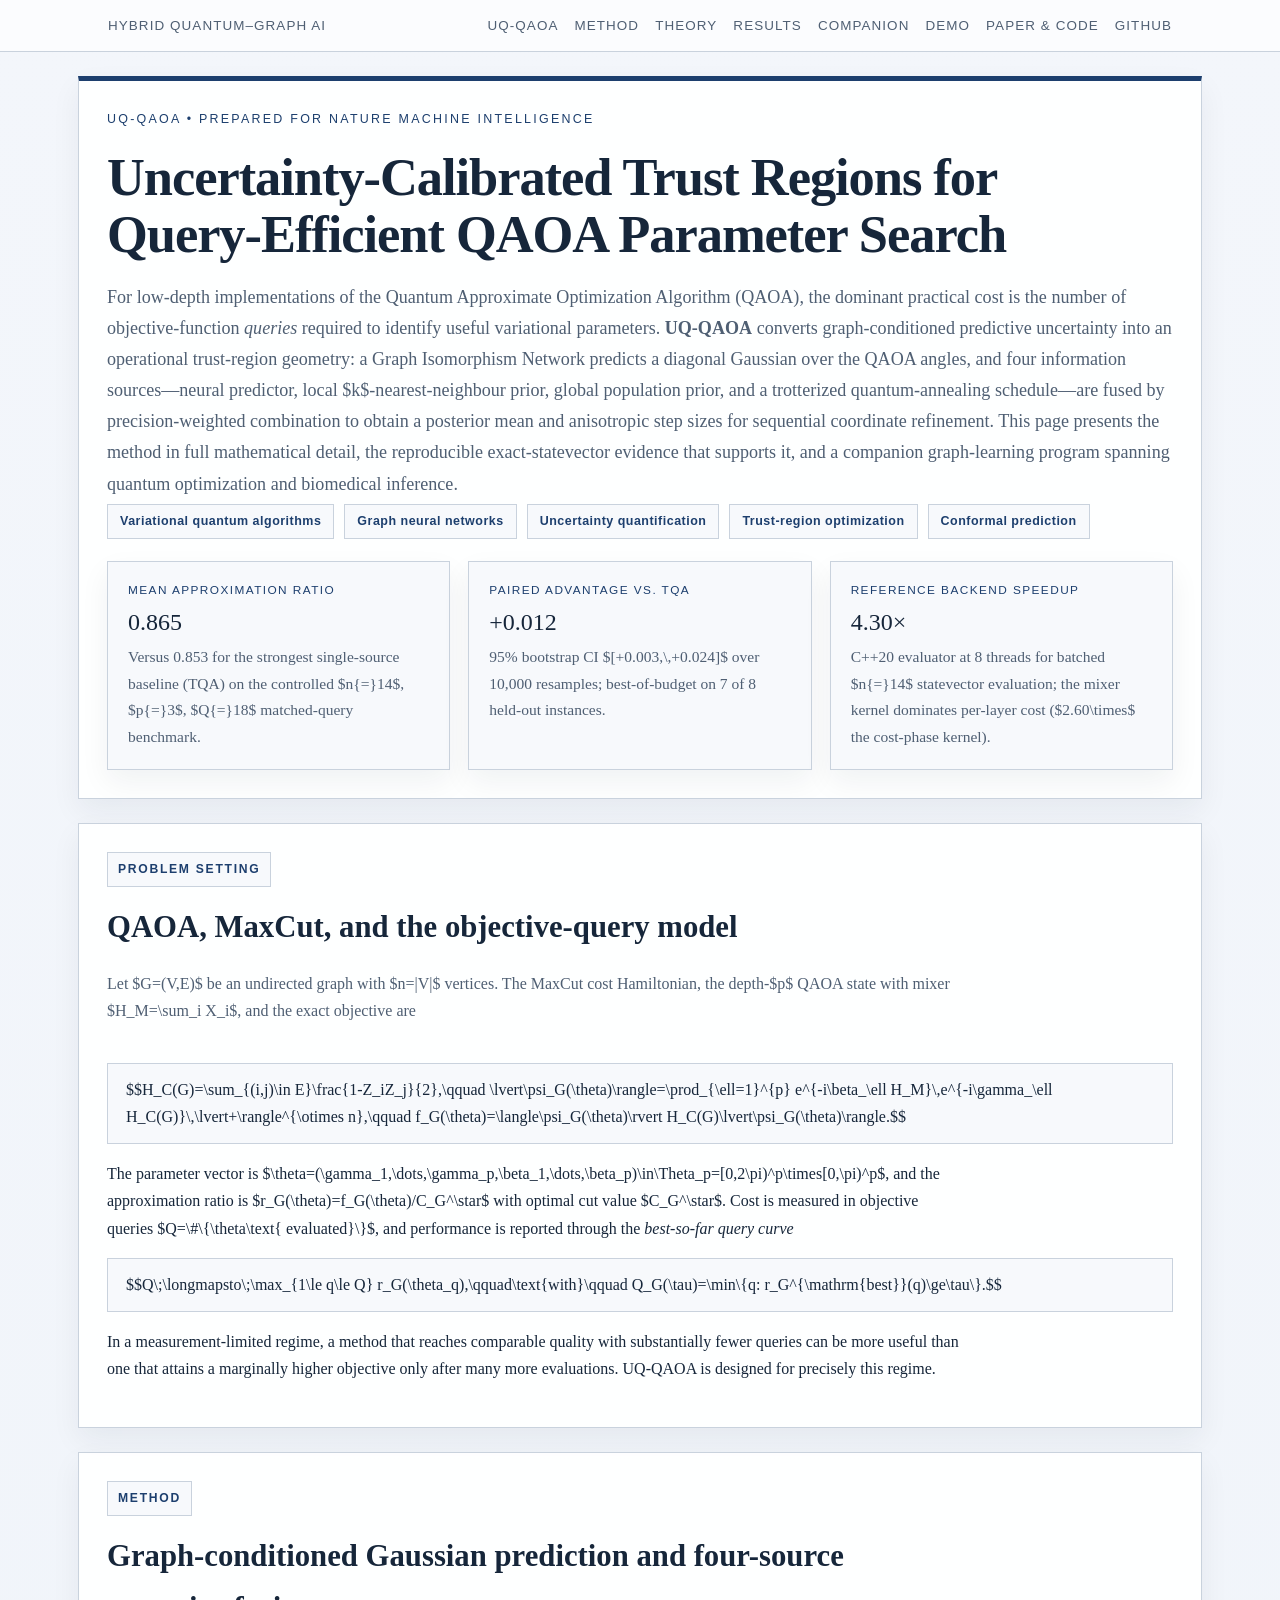
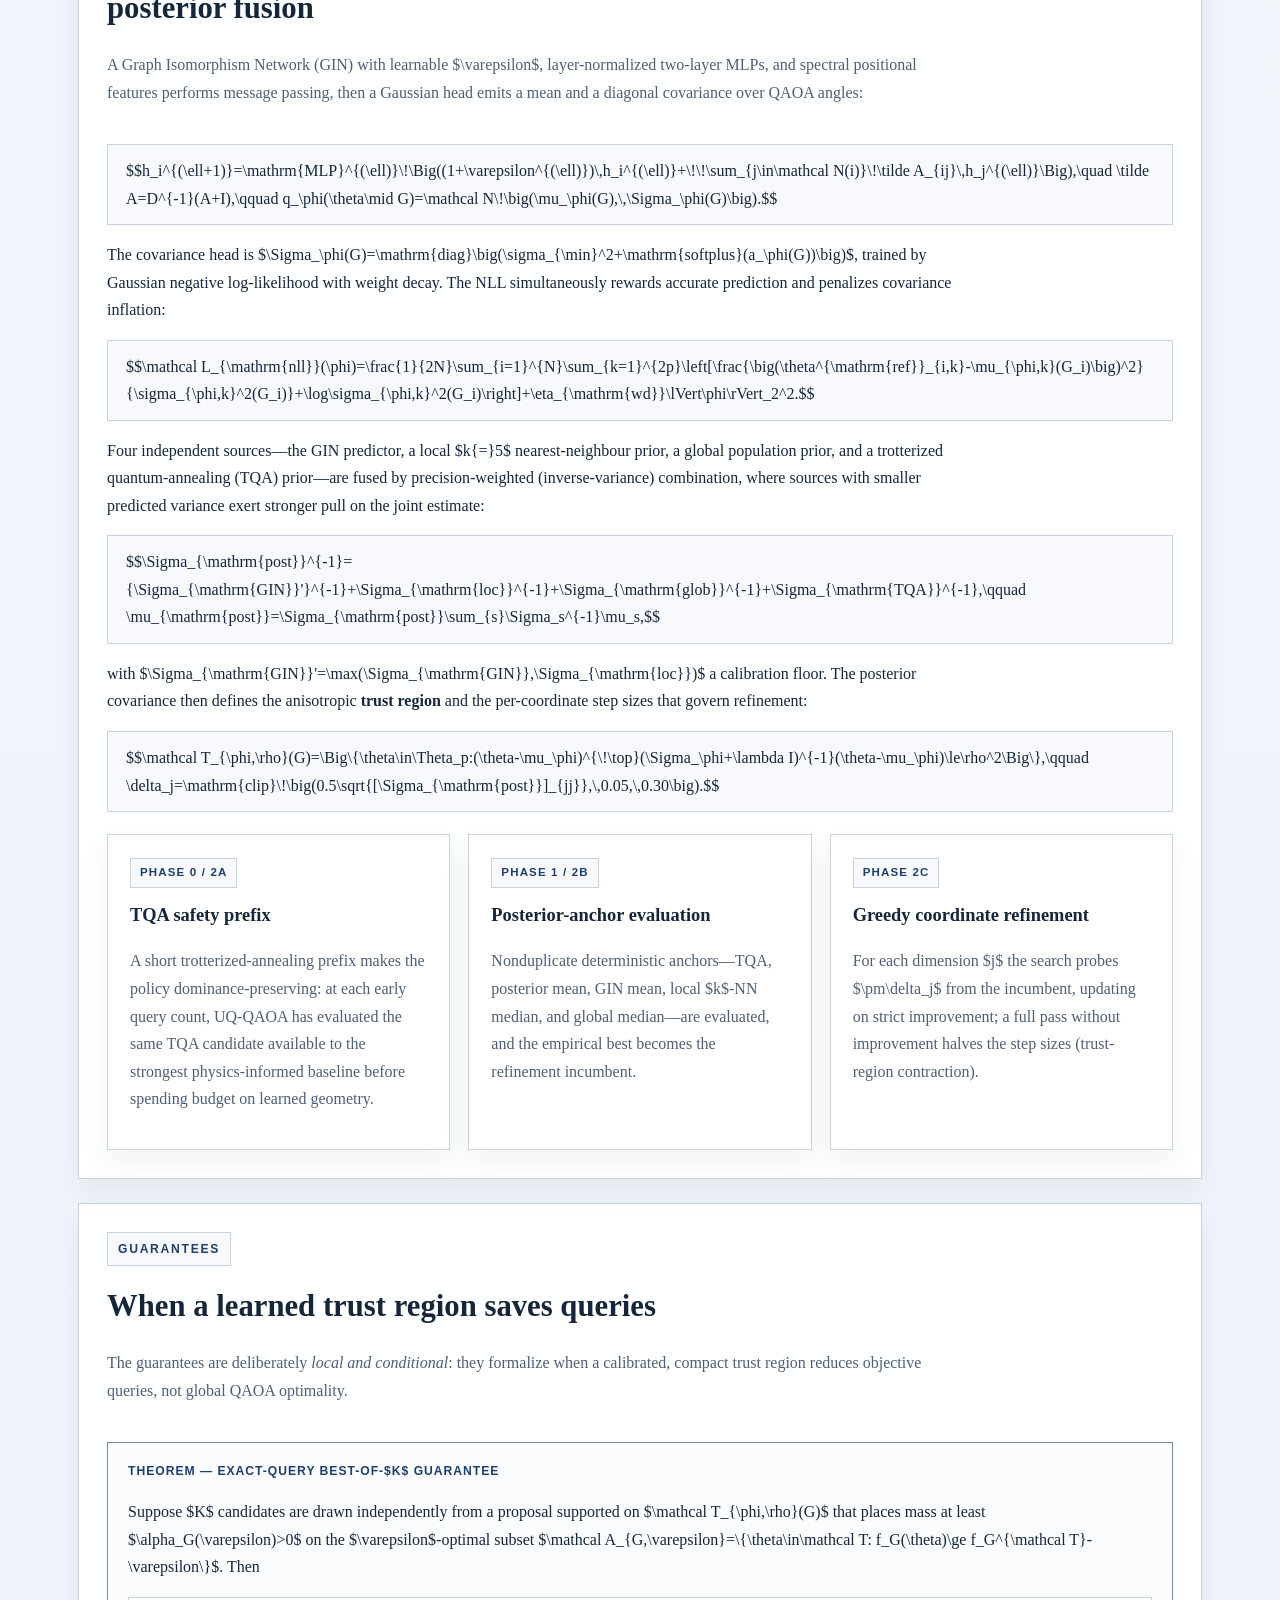
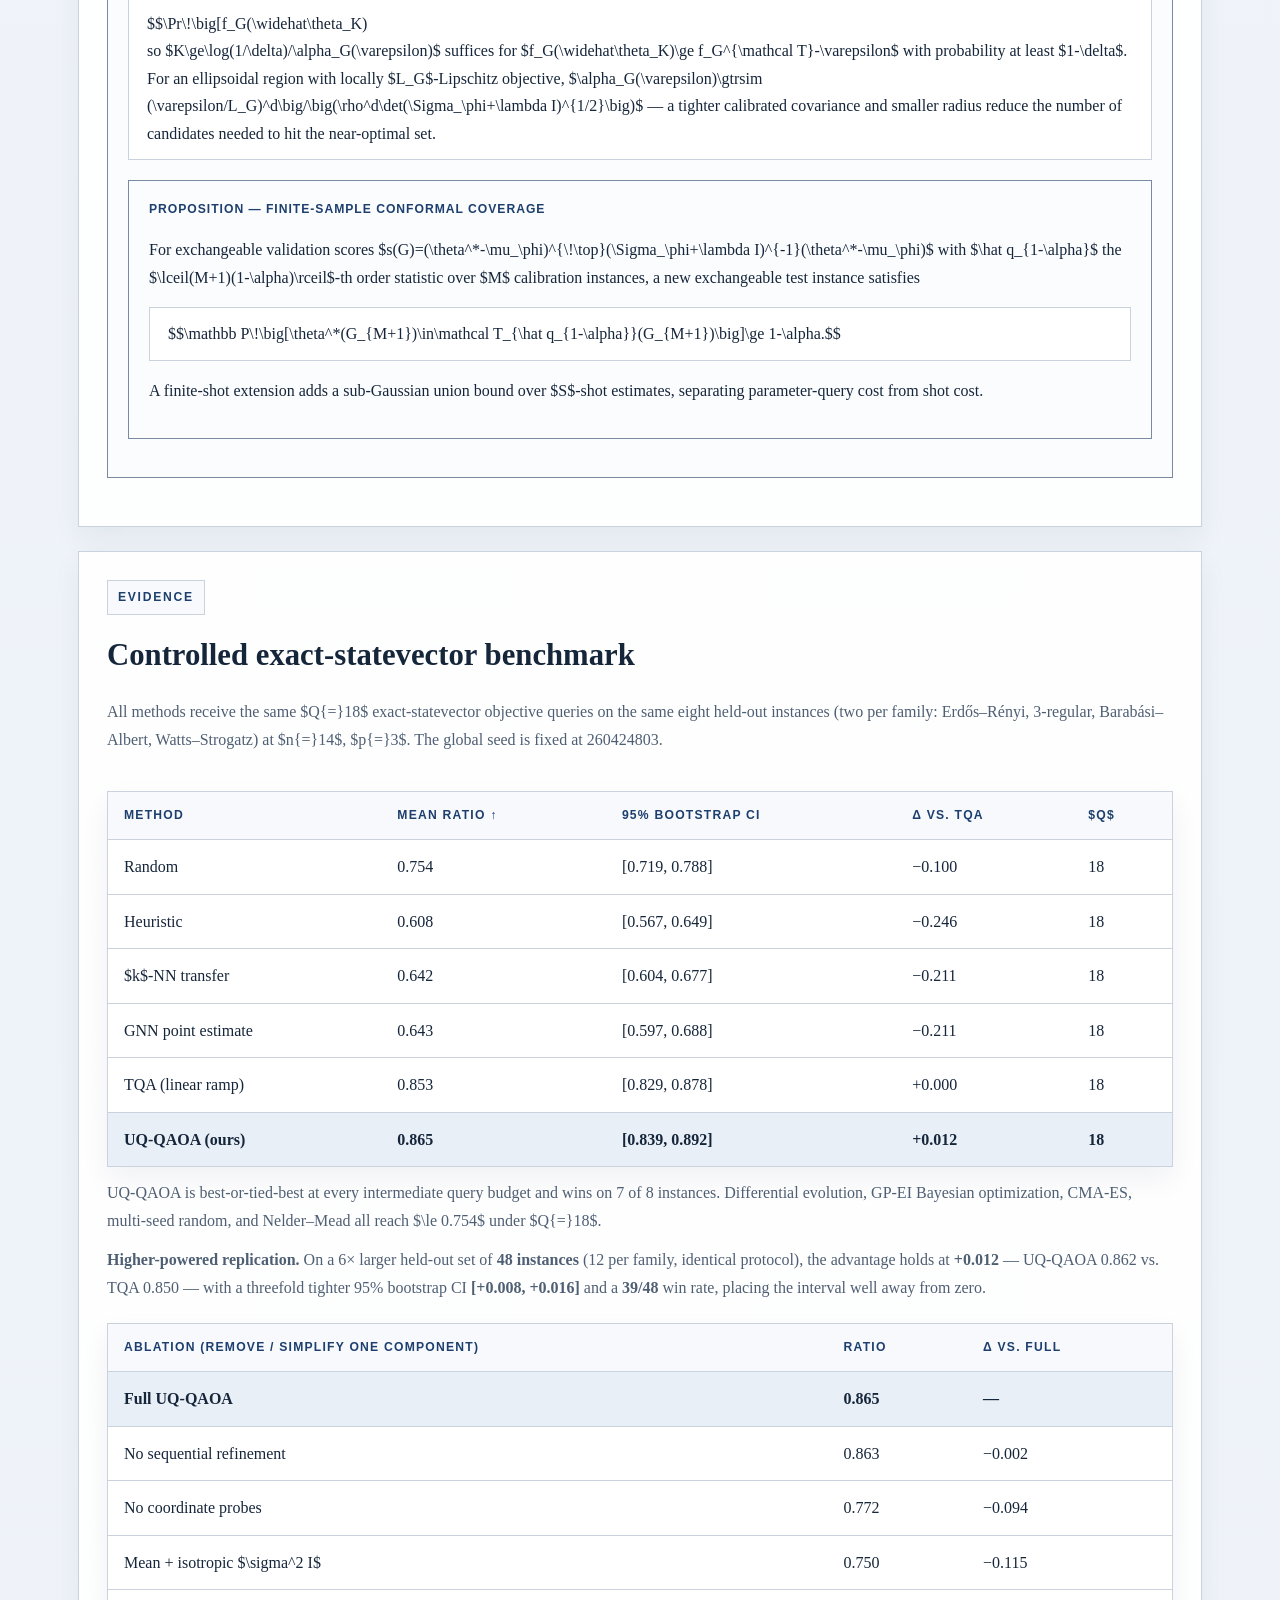
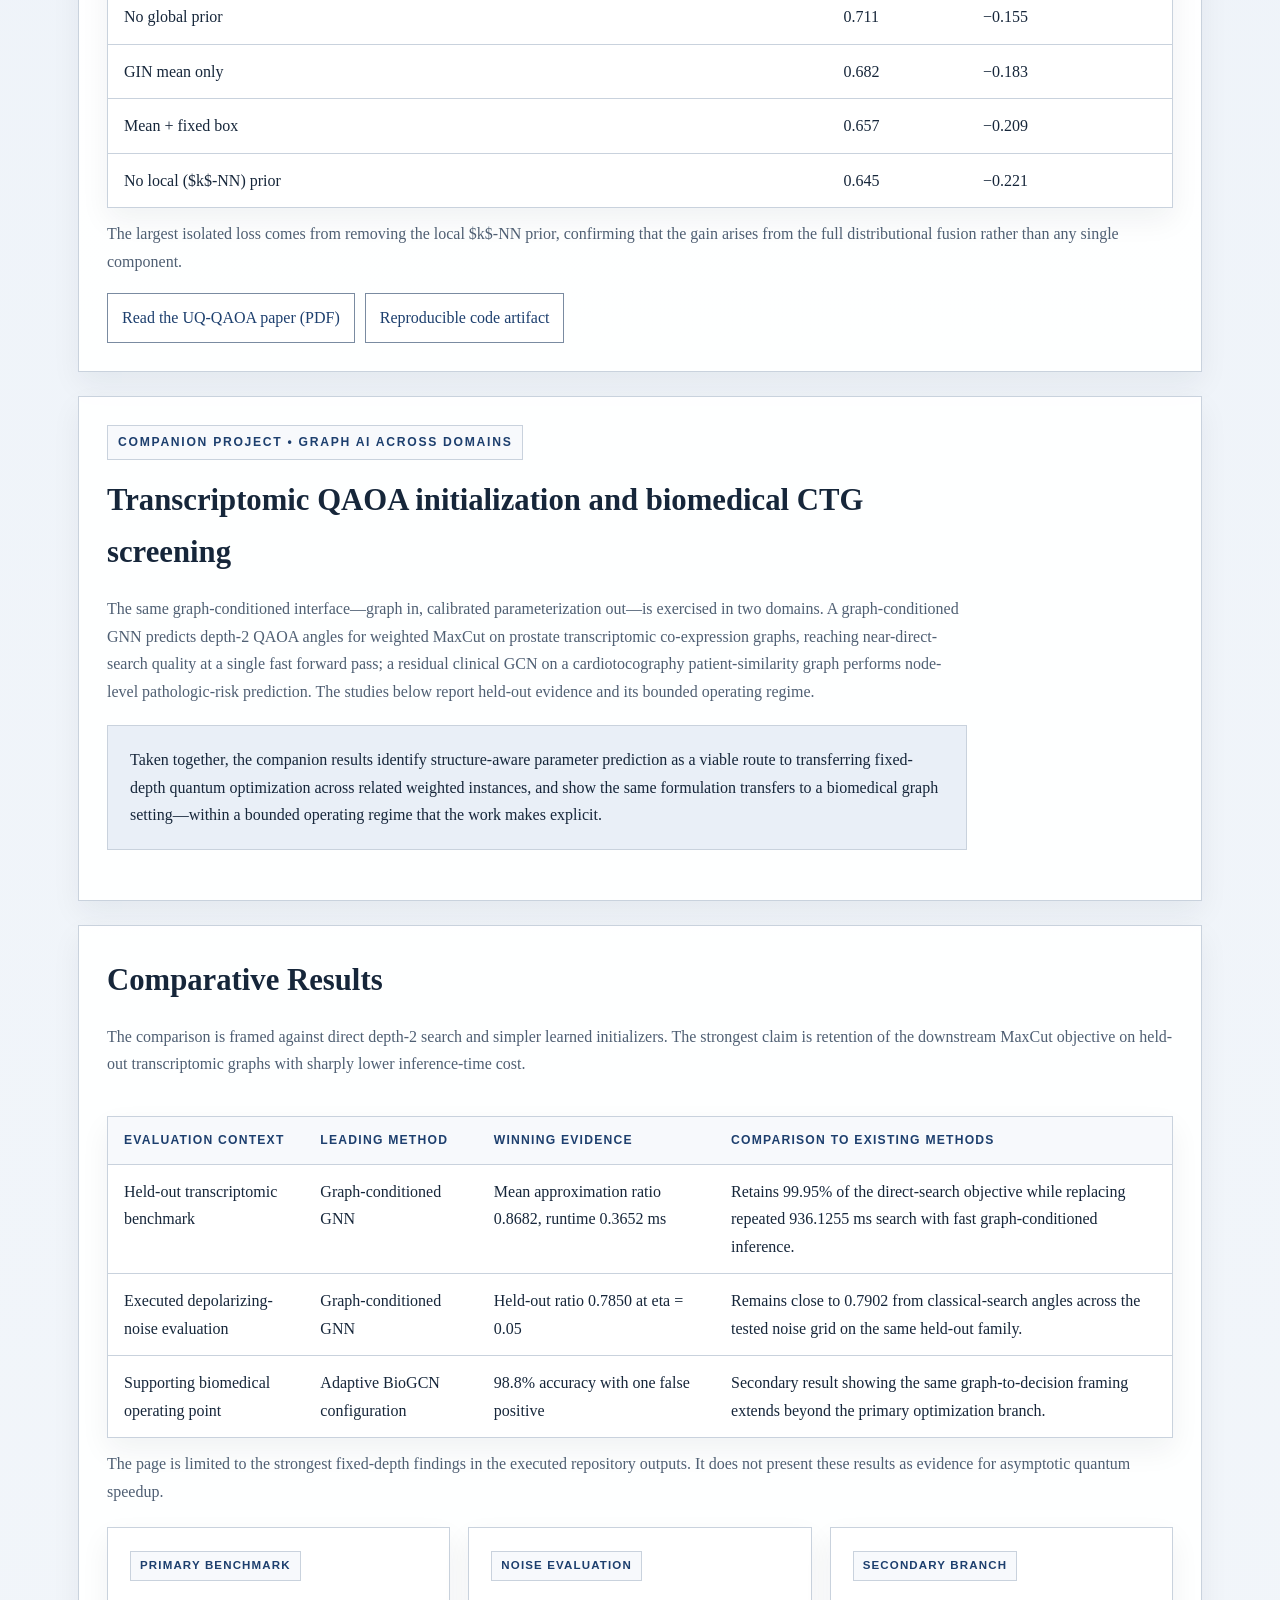
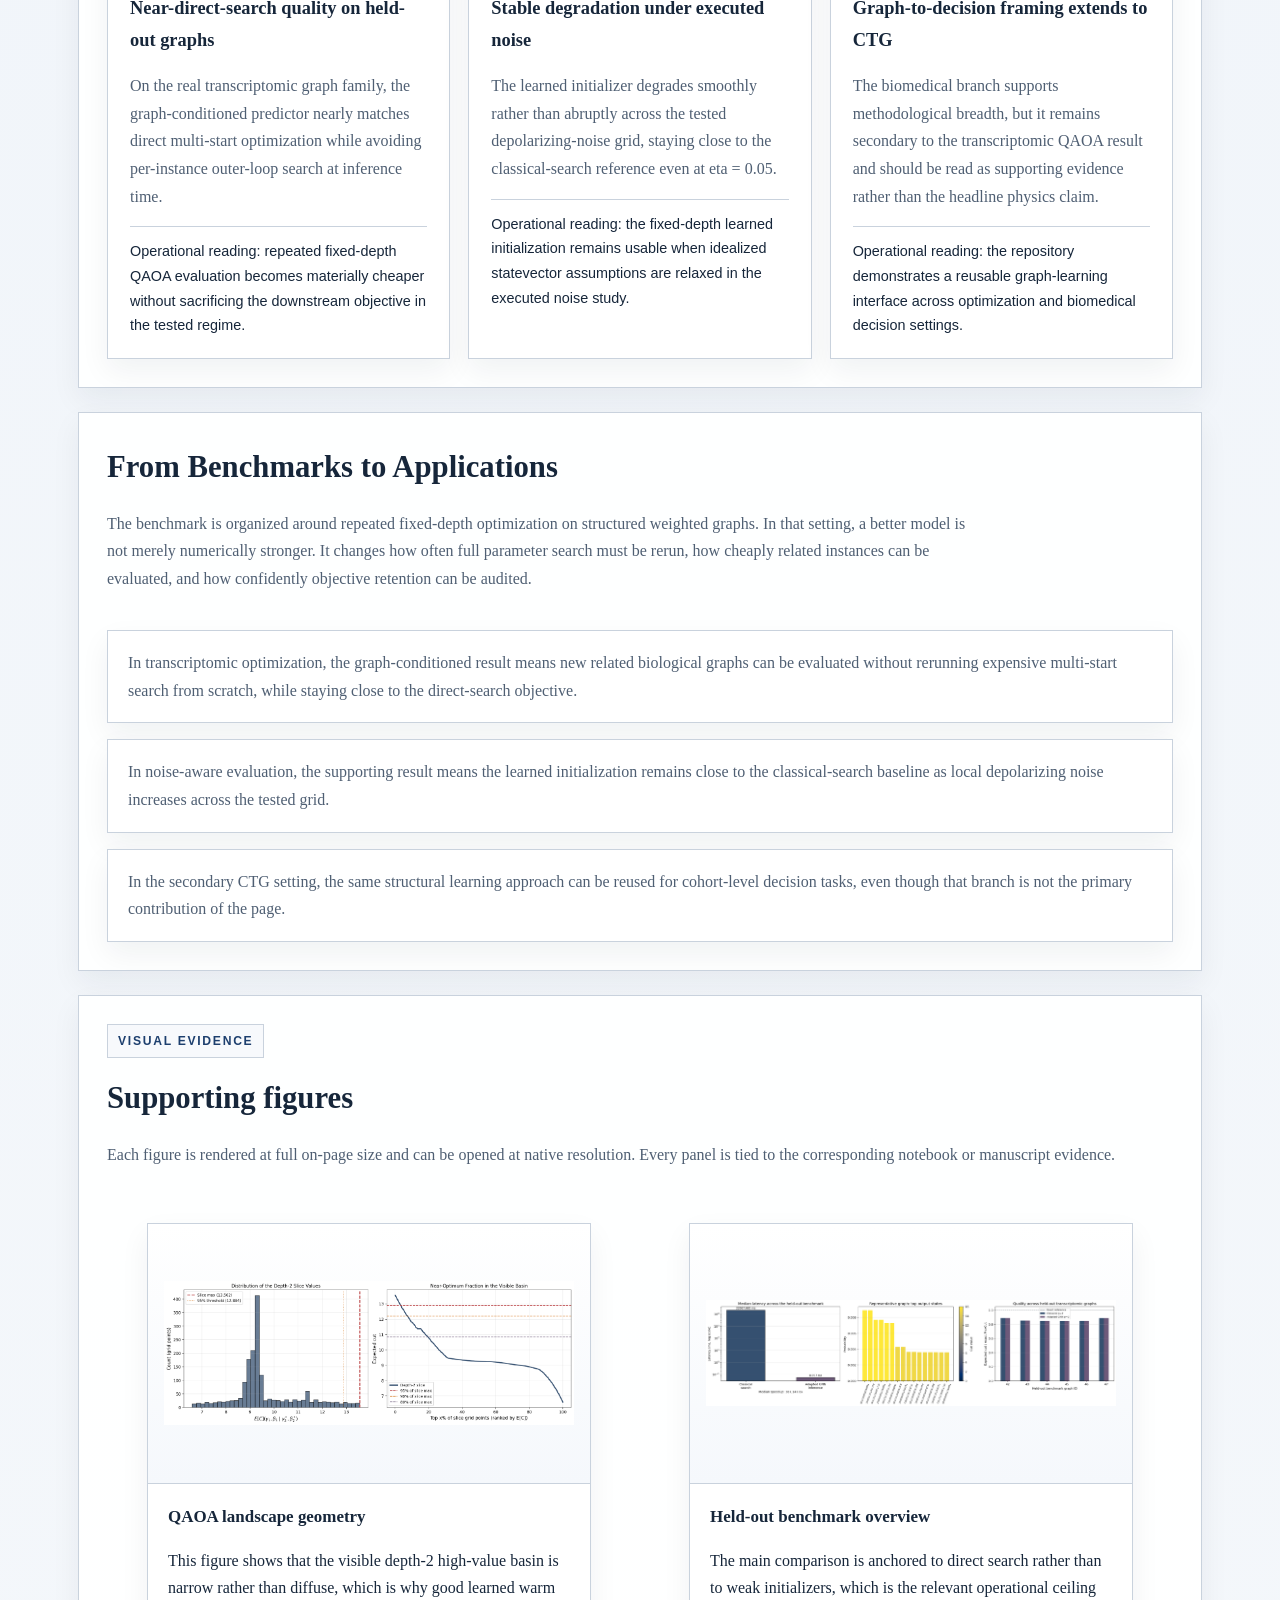
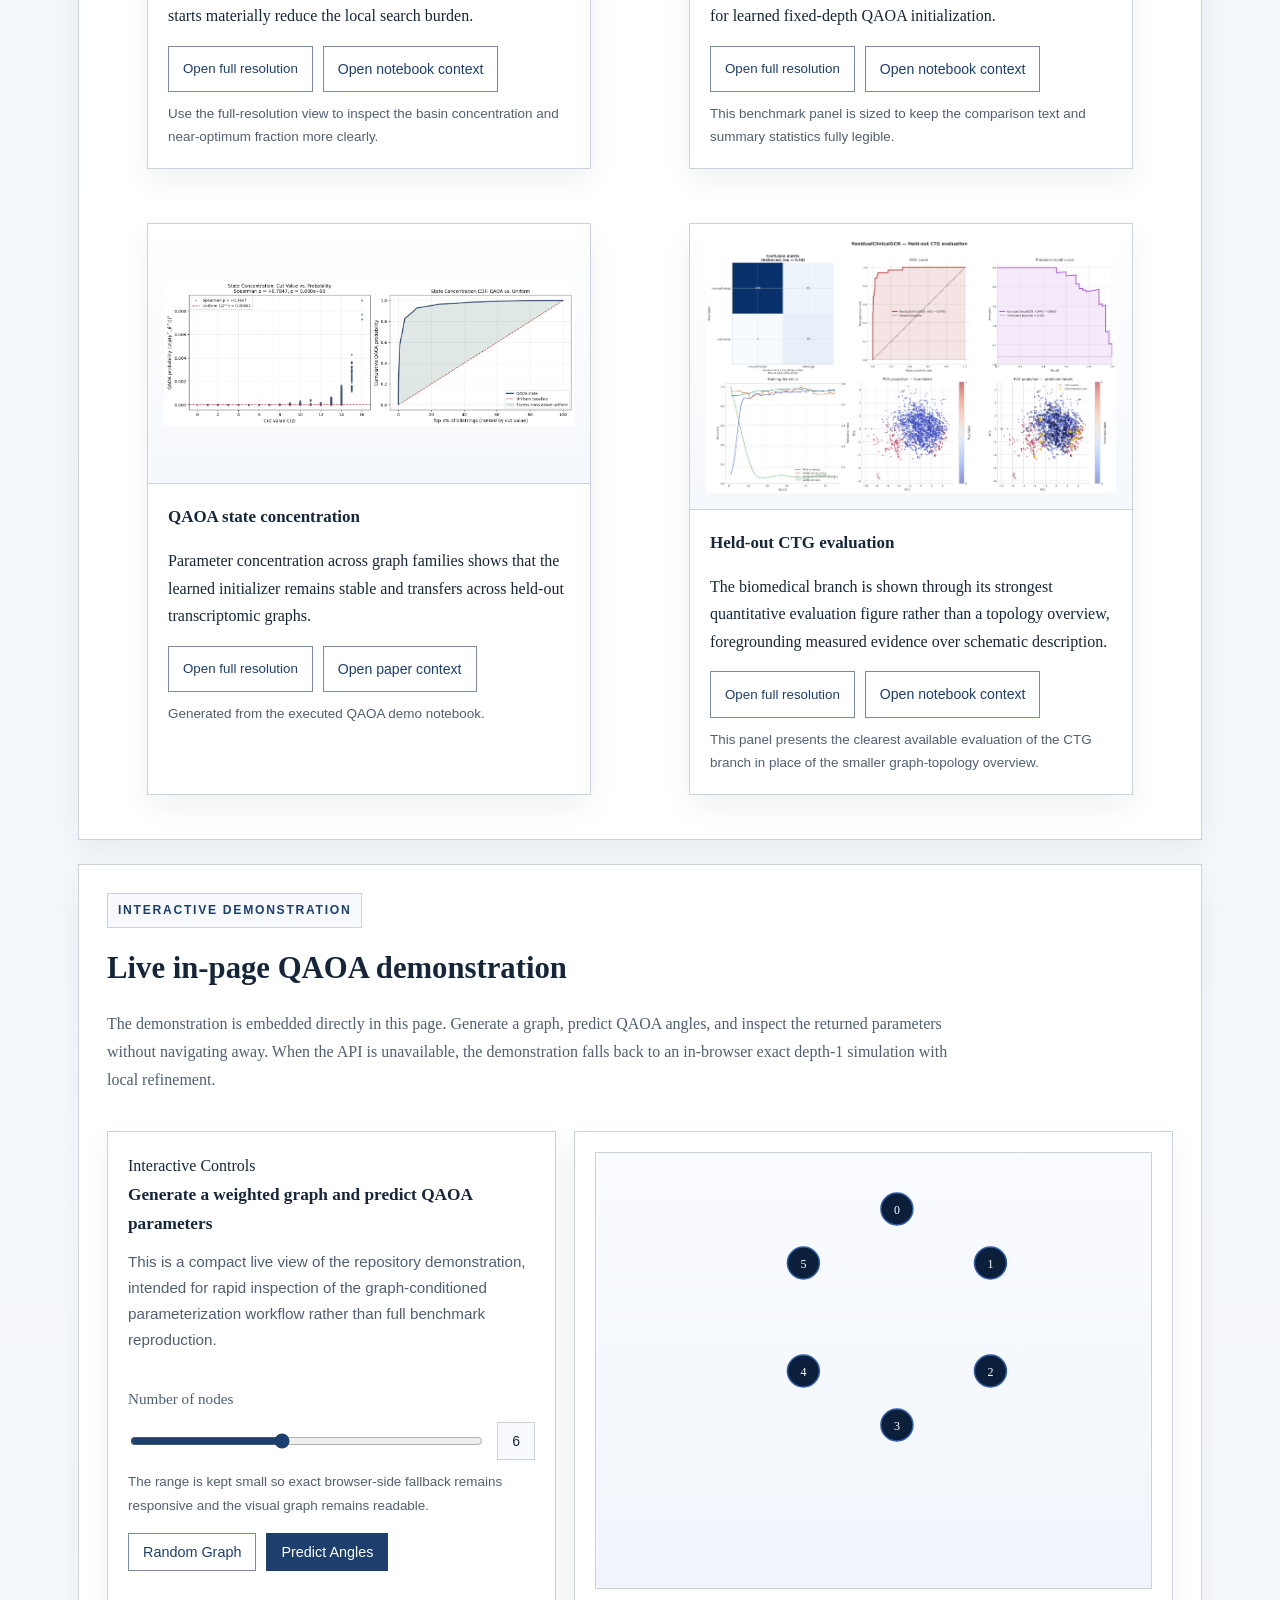
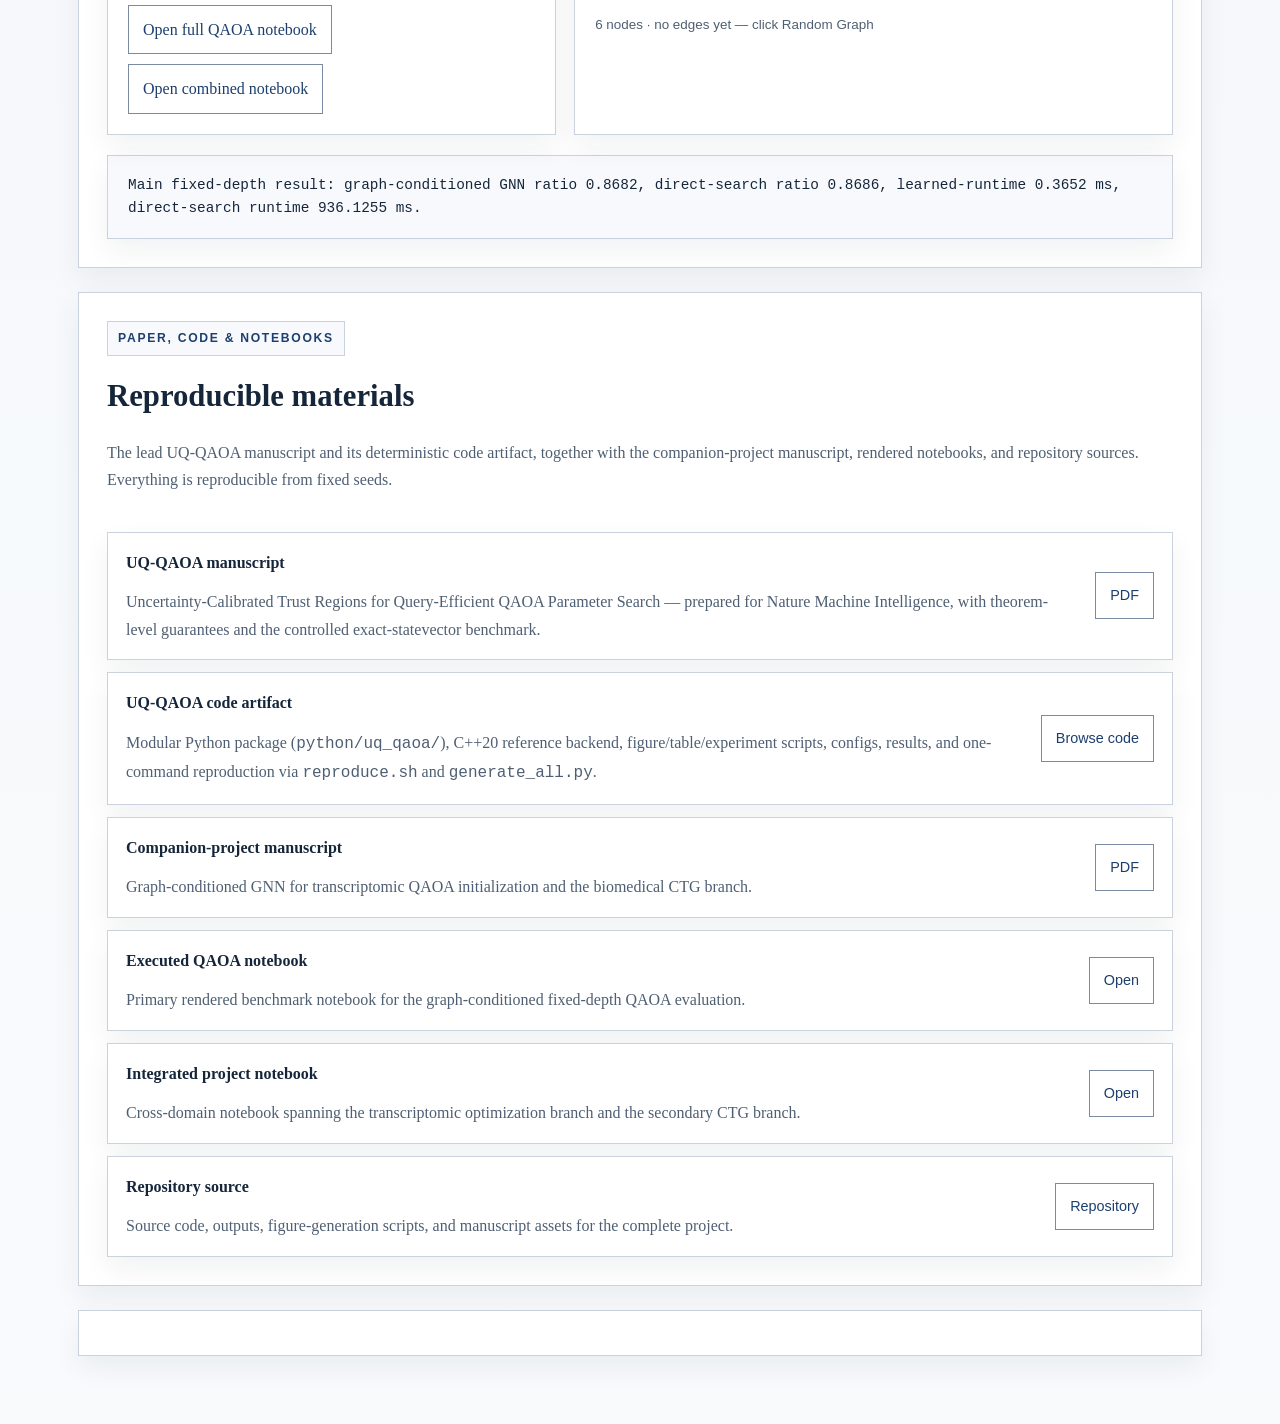
==== commit 9a8b2bc8: "Update research project" ====
--- a/index.html
+++ b/index.html
@@ -1004,6 +1004,9 @@
           <p class="table-note">
             UQ-QAOA is best-or-tied-best at every intermediate query budget and wins on 7 of 8 instances. Differential evolution, GP-EI Bayesian optimization, CMA-ES, multi-seed random, and Nelder&ndash;Mead all reach $\le 0.754$ under $Q{=}18$.
           </p>
+          <p class="table-note">
+            <strong>Higher-powered replication.</strong> On a 6&times; larger held-out set of <strong>48 instances</strong> (12 per family, identical protocol), the advantage holds at <strong>+0.012</strong> &mdash; UQ-QAOA 0.862 vs. TQA 0.850 &mdash; with a threefold tighter 95% bootstrap CI <strong>[+0.008, +0.016]</strong> and a <strong>39/48</strong> win rate, placing the interval well away from zero.
+          </p>
 
           <div class="table-wrap" style="margin-top:22px;">
             <table>
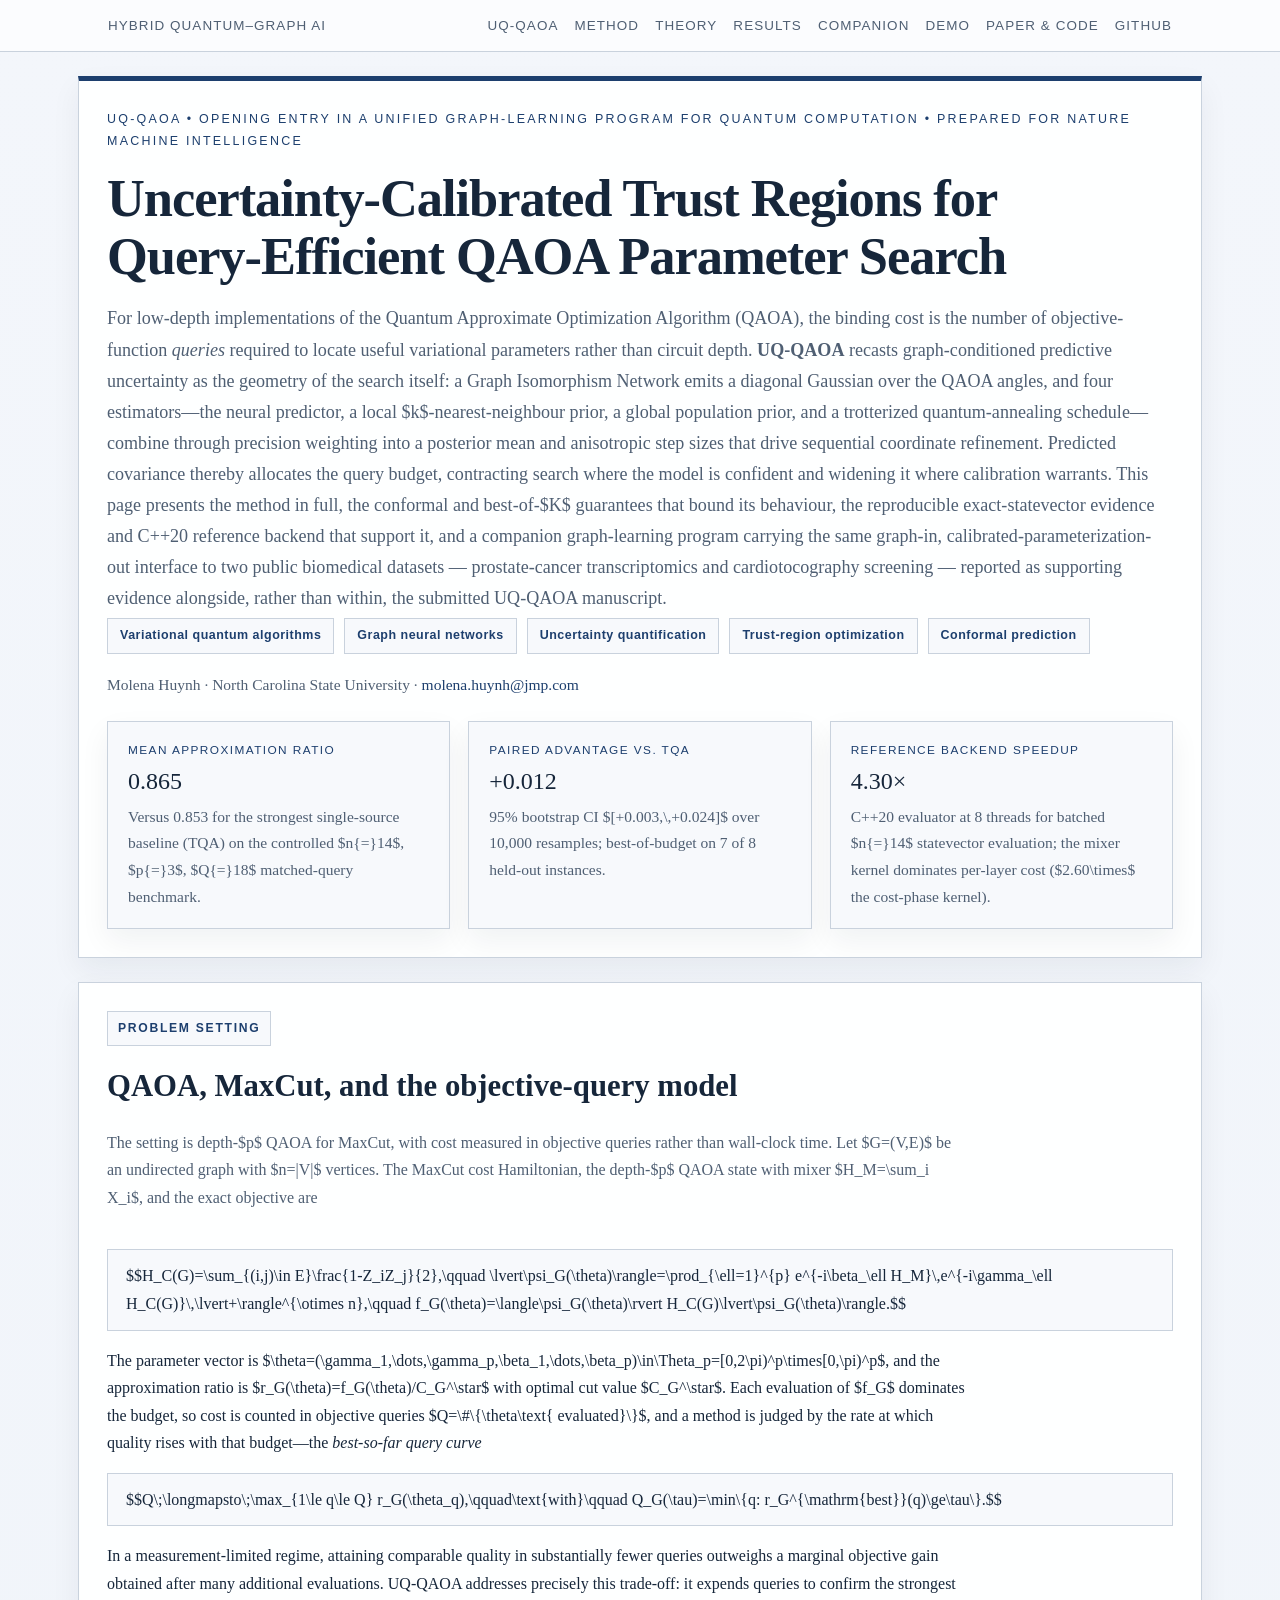
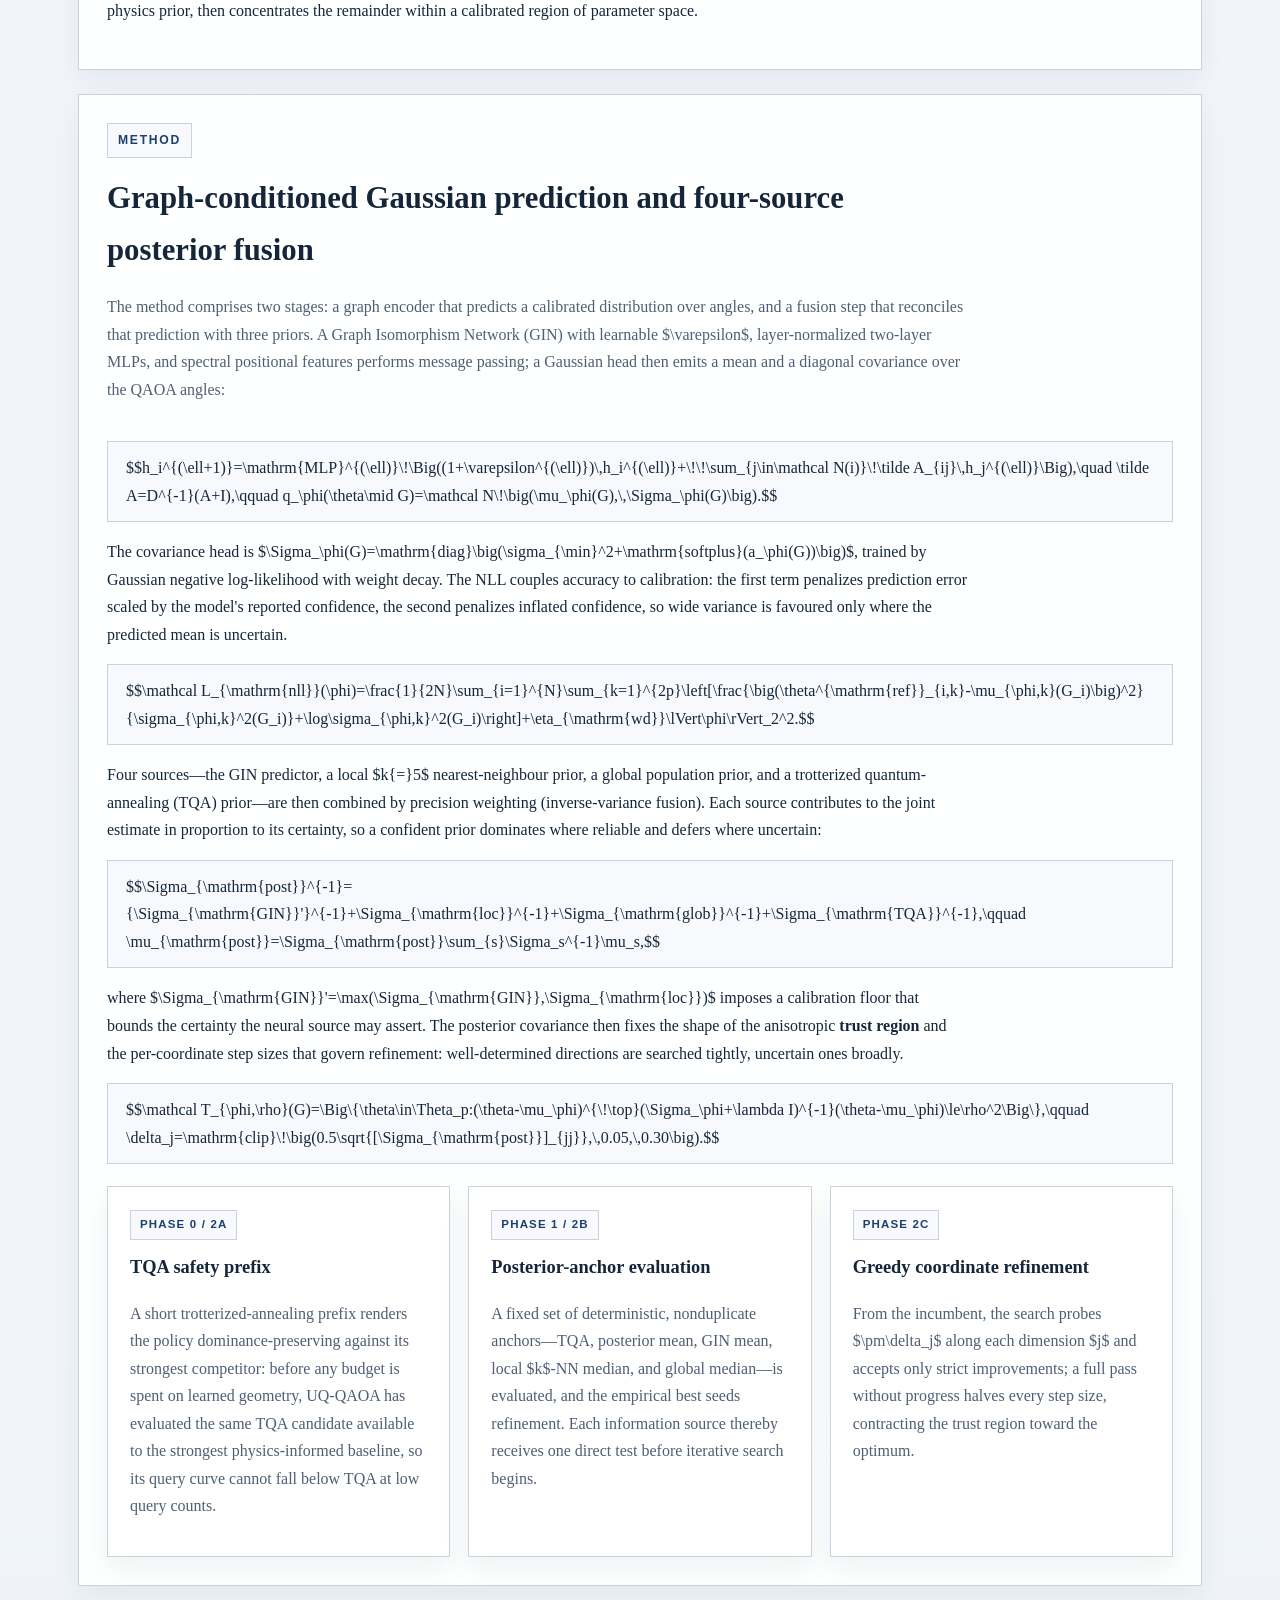
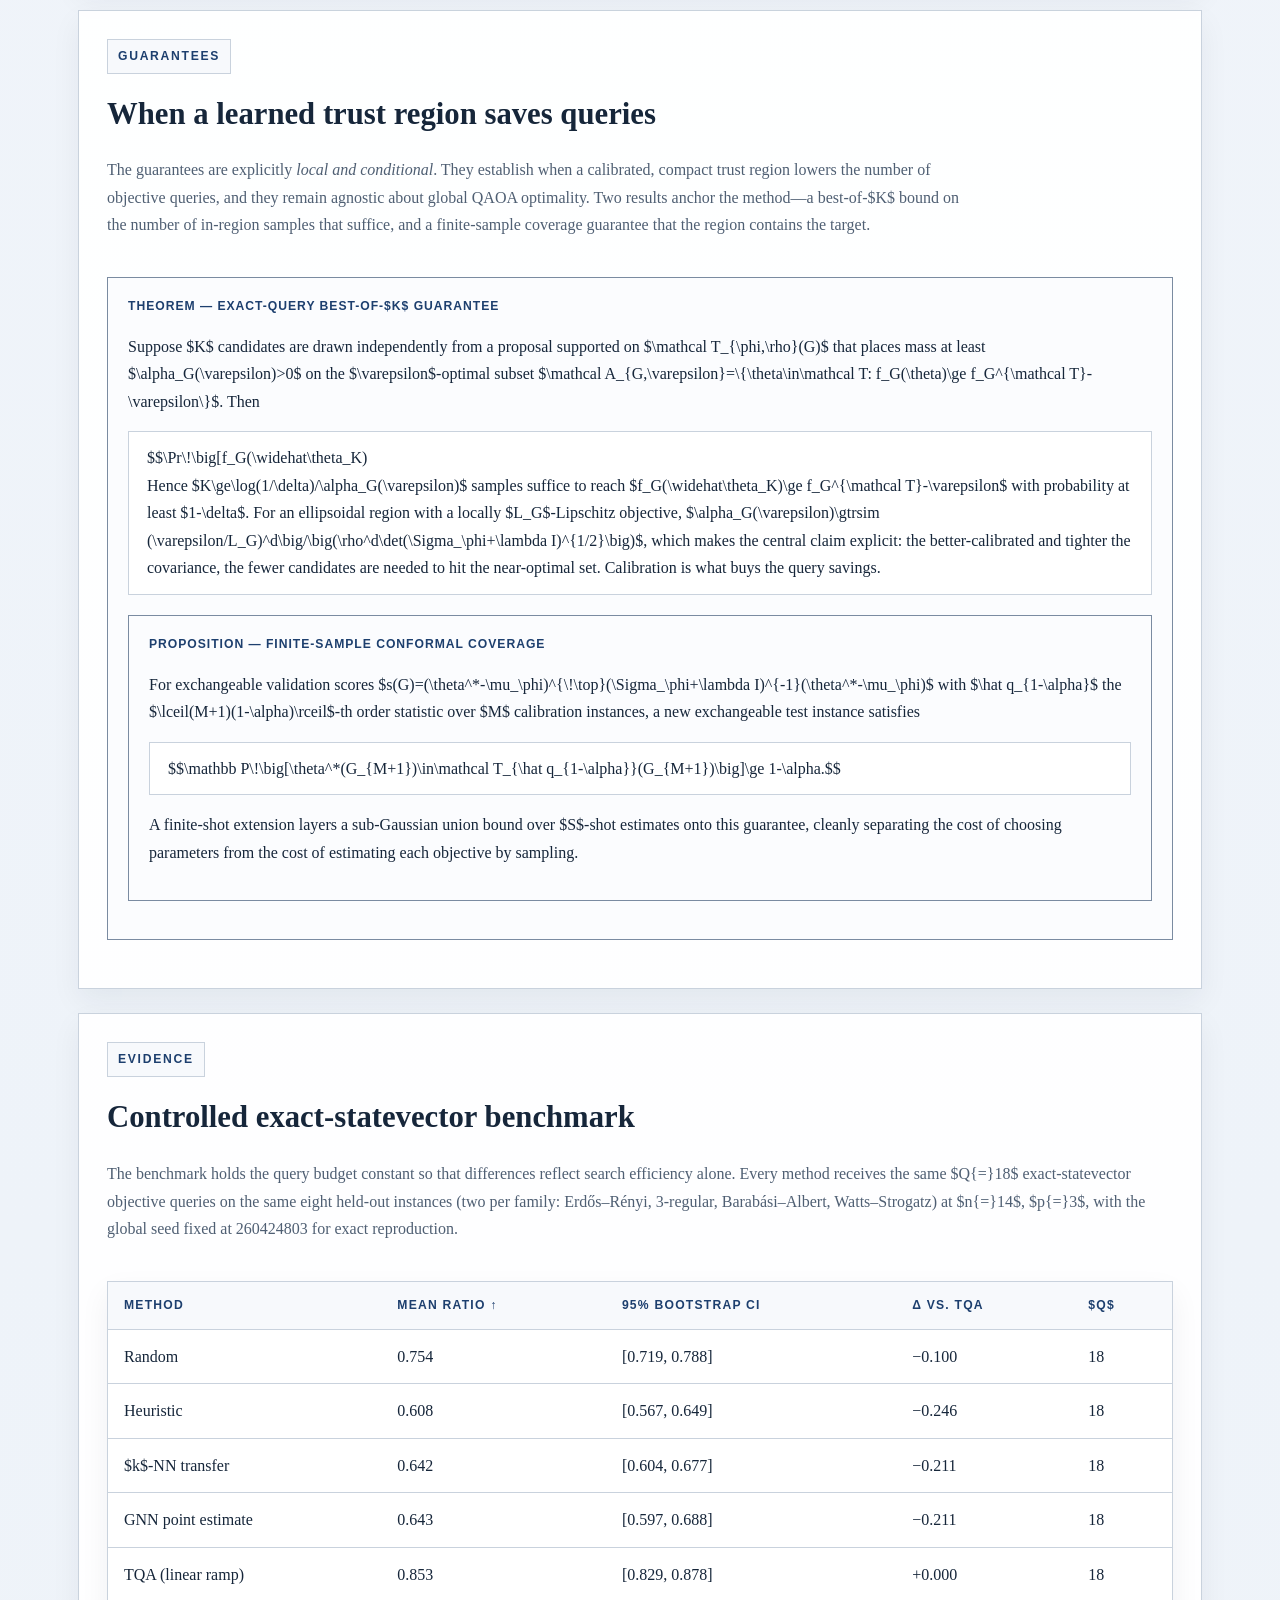
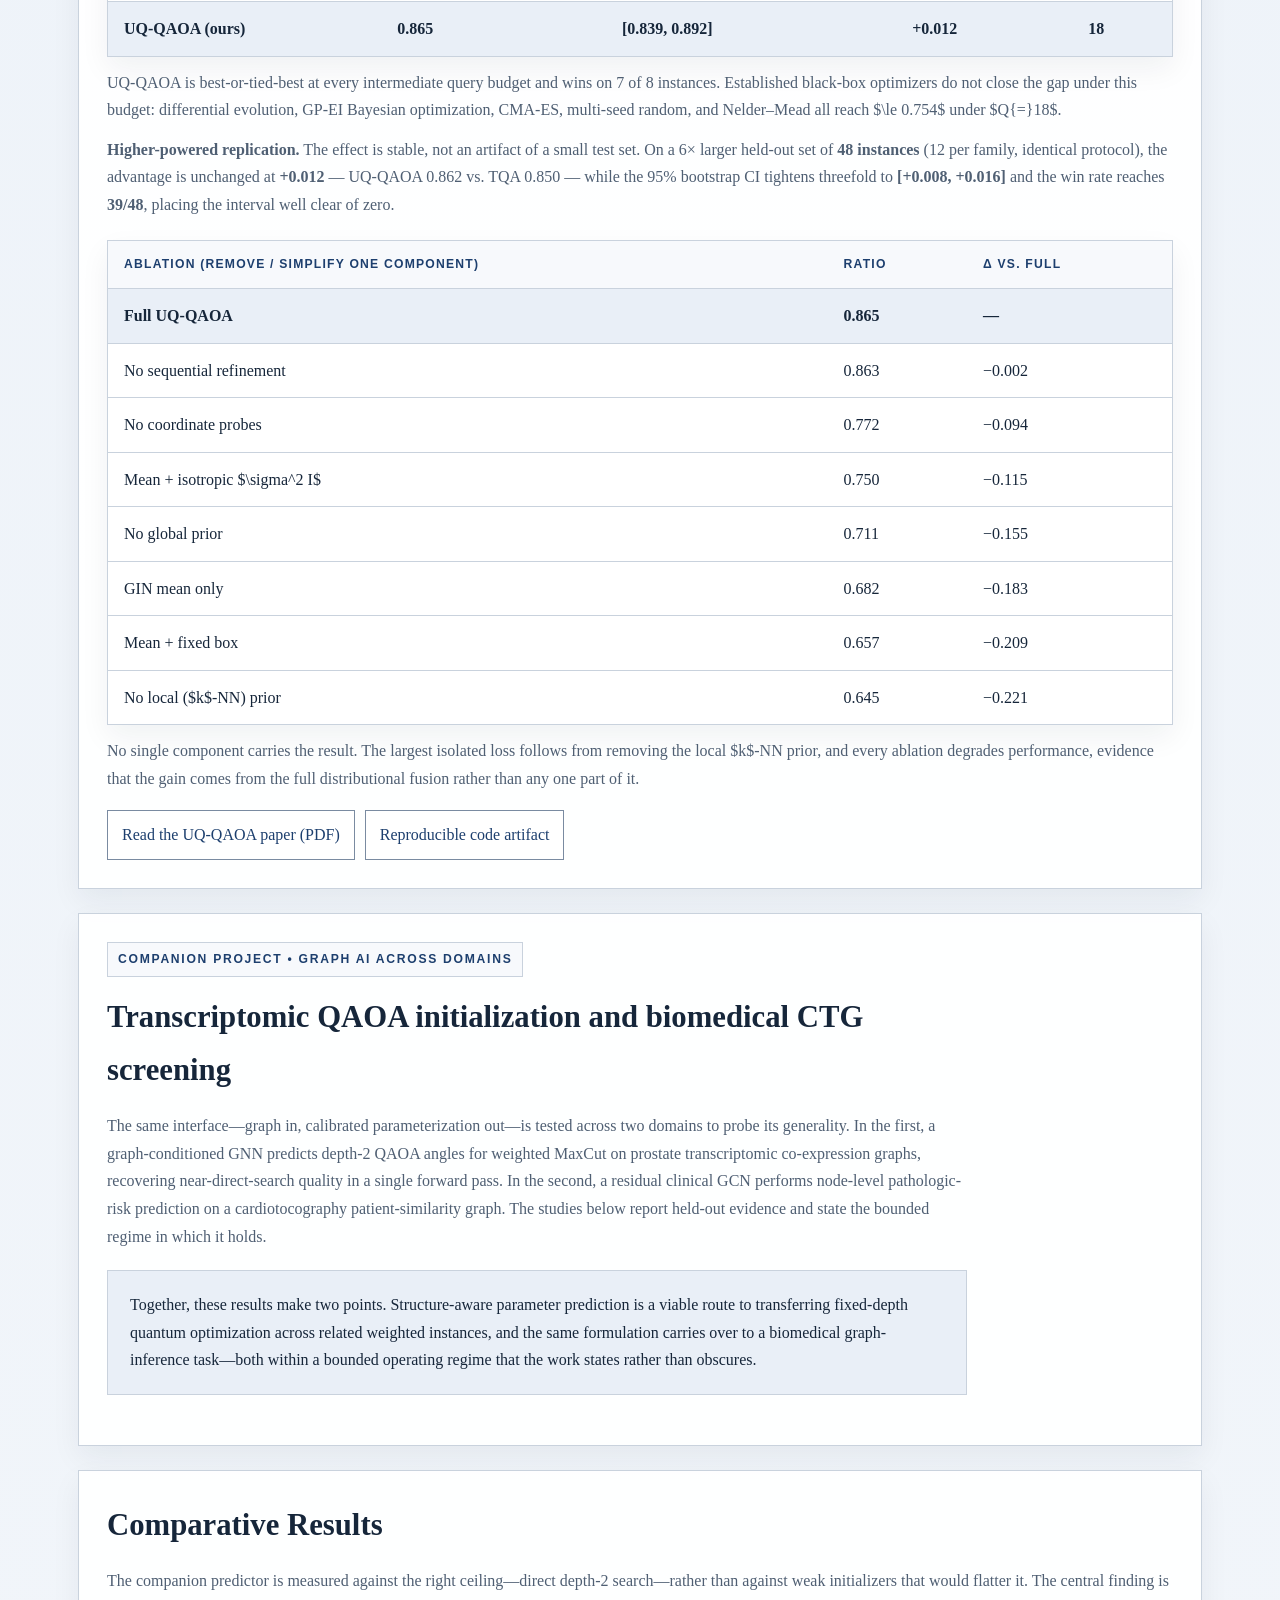
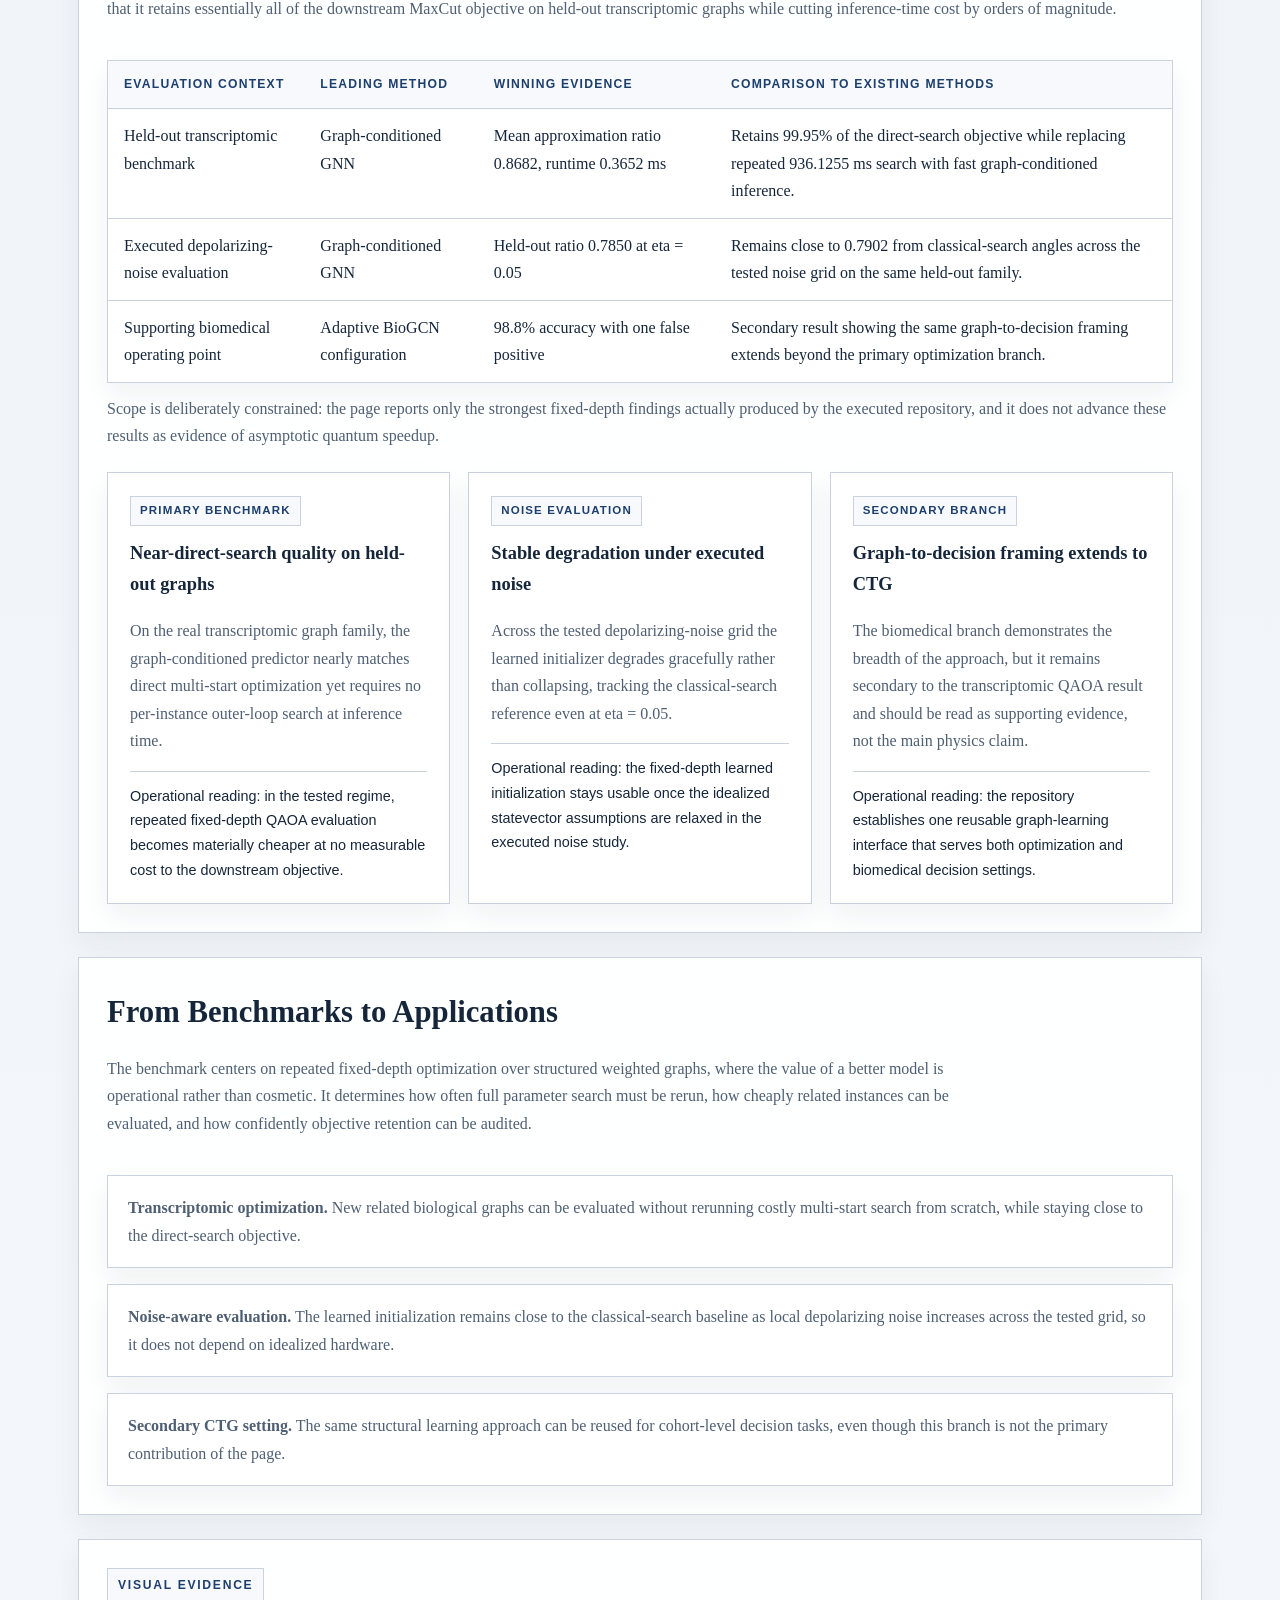
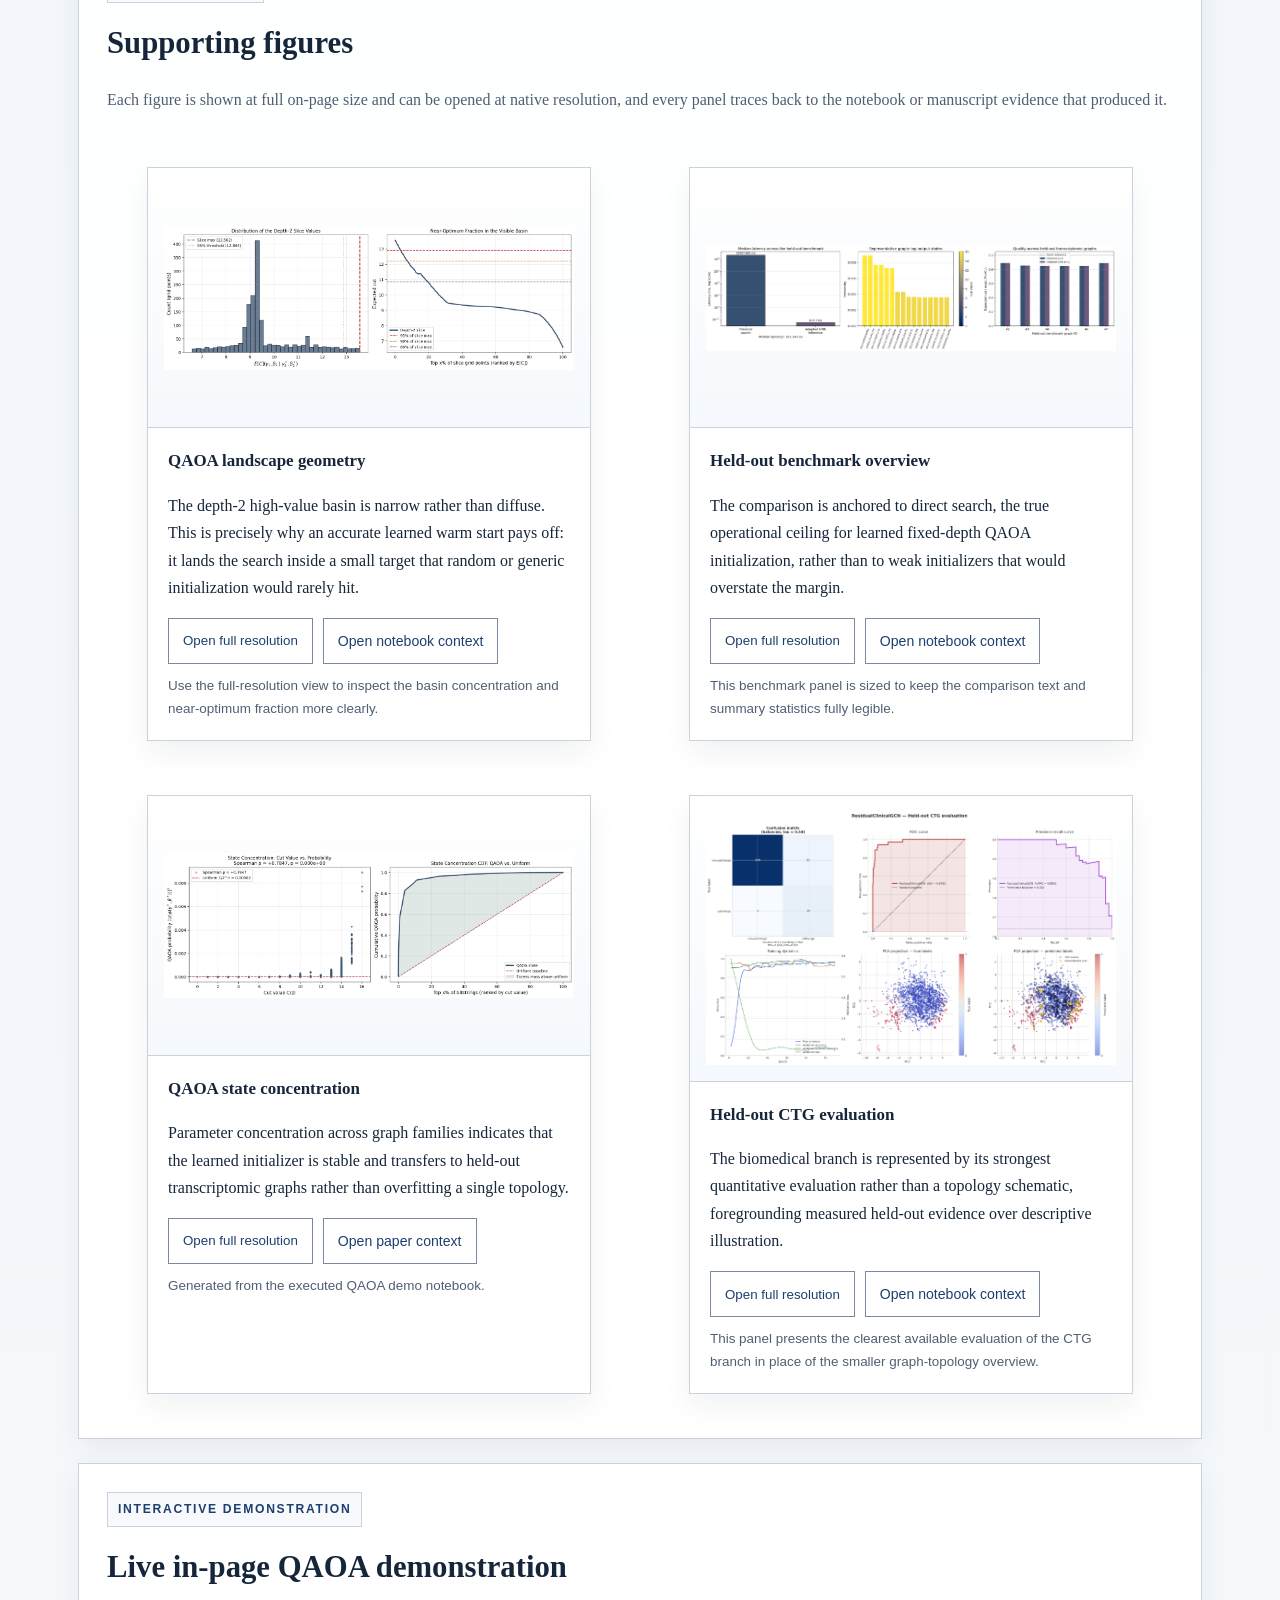
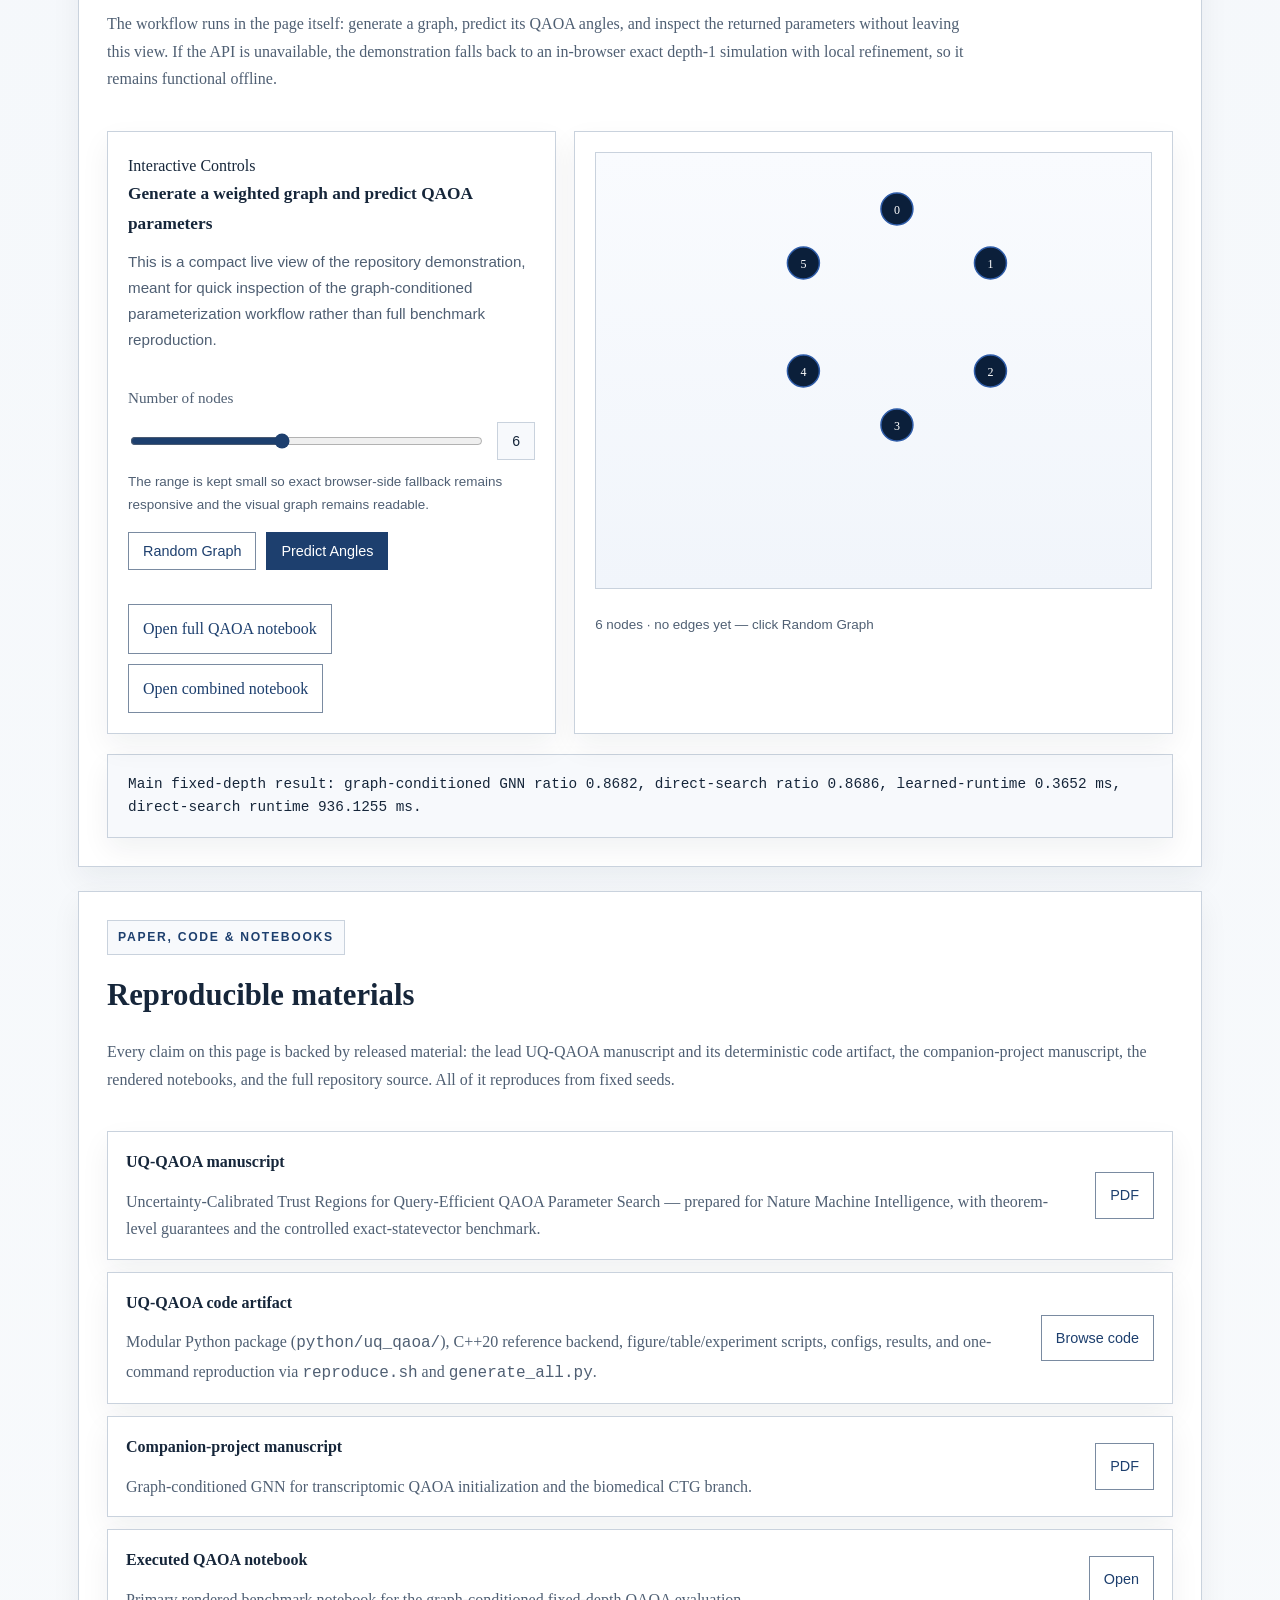
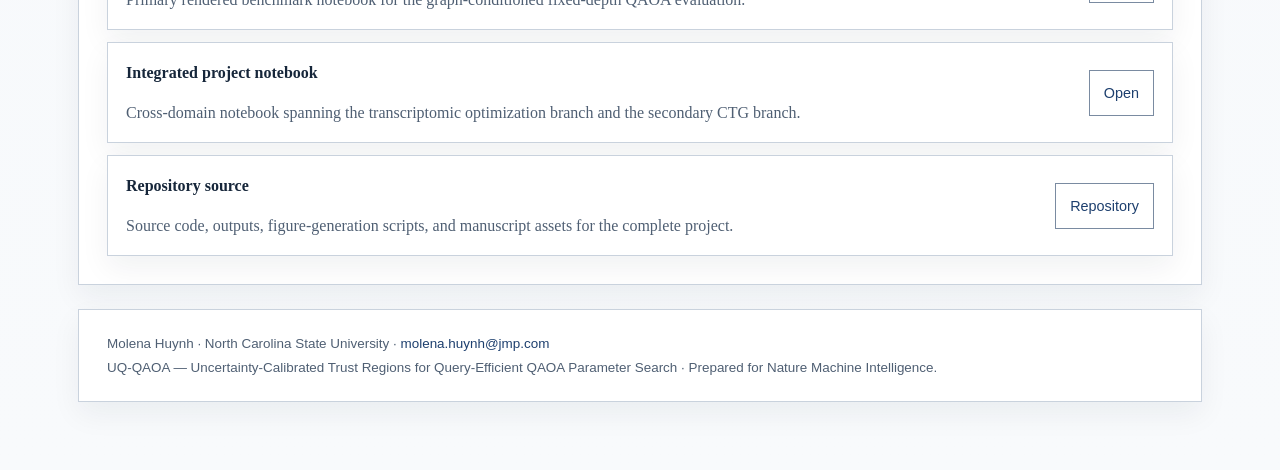
==== commit 24d298ae: "Update research project" ====
--- a/index.html
+++ b/index.html
@@ -814,10 +814,10 @@
       <section class="cover block-shell lead-feature">
         <div class="block-inner">
           <div>
-            <p class="cover-kicker">UQ-QAOA &bull; Prepared for Nature Machine Intelligence</p>
+            <p class="cover-kicker">UQ-QAOA &bull; Opening entry in a unified graph-learning program for quantum computation &bull; Prepared for Nature Machine Intelligence</p>
             <h1>Uncertainty-Calibrated Trust Regions for Query-Efficient QAOA Parameter Search</h1>
             <p class="subtitle">
-              For low-depth implementations of the Quantum Approximate Optimization Algorithm (QAOA), the dominant practical cost is the number of objective-function <em>queries</em> required to identify useful variational parameters. <strong>UQ-QAOA</strong> converts graph-conditioned predictive uncertainty into an operational trust-region geometry: a Graph Isomorphism Network predicts a diagonal Gaussian over the QAOA angles, and four information sources&mdash;neural predictor, local $k$-nearest-neighbour prior, global population prior, and a trotterized quantum-annealing schedule&mdash;are fused by precision-weighted combination to obtain a posterior mean and anisotropic step sizes for sequential coordinate refinement. This page presents the method in full mathematical detail, the reproducible exact-statevector evidence that supports it, and a companion graph-learning program spanning quantum optimization and biomedical inference.
+              For low-depth implementations of the Quantum Approximate Optimization Algorithm (QAOA), the binding cost is the number of objective-function <em>queries</em> required to locate useful variational parameters rather than circuit depth. <strong>UQ-QAOA</strong> recasts graph-conditioned predictive uncertainty as the geometry of the search itself: a Graph Isomorphism Network emits a diagonal Gaussian over the QAOA angles, and four estimators&mdash;the neural predictor, a local $k$-nearest-neighbour prior, a global population prior, and a trotterized quantum-annealing schedule&mdash;combine through precision weighting into a posterior mean and anisotropic step sizes that drive sequential coordinate refinement. Predicted covariance thereby allocates the query budget, contracting search where the model is confident and widening it where calibration warrants. This page presents the method in full, the conformal and best-of-$K$ guarantees that bound its behaviour, the reproducible exact-statevector evidence and C++20 reference backend that support it, and a companion graph-learning program carrying the same graph-in, calibrated-parameterization-out interface to two public biomedical datasets &mdash; prostate-cancer transcriptomics and cardiotocography screening &mdash; reported as supporting evidence alongside, rather than within, the submitted UQ-QAOA manuscript.
             </p>
             <div class="pill-row" aria-label="Topic tags">
               <span class="pill">Variational quantum algorithms</span>
@@ -826,9 +826,12 @@
               <span class="pill">Trust-region optimization</span>
               <span class="pill">Conformal prediction</span>
             </div>
-          </div>
-
-          <div class="cover-meta grid-3" aria-label="Headline metrics">
+            <p class="meta-note" style="margin-top:18px;">
+              Molena Huynh &middot; North Carolina State University &middot; <a href="mailto:molena.huynh@jmp.com">molena.huynh@jmp.com</a>
+            </p>
+          </div>
+
+          <div class="cover-meta grid-3" aria-label="Main metrics">
             <article class="meta-block">
               <div class="meta-label">Mean approximation ratio</div>
               <div class="meta-value">0.865</div>
@@ -855,7 +858,7 @@
             <div class="section-intro body-copy">
               <h2>QAOA, MaxCut, and the objective-query model</h2>
               <p>
-                Let $G=(V,E)$ be an undirected graph with $n=|V|$ vertices. The MaxCut cost Hamiltonian, the depth-$p$ QAOA state with mixer $H_M=\sum_i X_i$, and the exact objective are
+                The setting is depth-$p$ QAOA for MaxCut, with cost measured in objective queries rather than wall-clock time. Let $G=(V,E)$ be an undirected graph with $n=|V|$ vertices. The MaxCut cost Hamiltonian, the depth-$p$ QAOA state with mixer $H_M=\sum_i X_i$, and the exact objective are
               </p>
             </div>
           </div>
@@ -867,14 +870,14 @@
           </div>
 
           <p class="body-copy">
-            The parameter vector is $\theta=(\gamma_1,\dots,\gamma_p,\beta_1,\dots,\beta_p)\in\Theta_p=[0,2\pi)^p\times[0,\pi)^p$, and the approximation ratio is $r_G(\theta)=f_G(\theta)/C_G^\star$ with optimal cut value $C_G^\star$. Cost is measured in objective queries $Q=\#\{\theta\text{ evaluated}\}$, and performance is reported through the <em>best-so-far query curve</em>
+            The parameter vector is $\theta=(\gamma_1,\dots,\gamma_p,\beta_1,\dots,\beta_p)\in\Theta_p=[0,2\pi)^p\times[0,\pi)^p$, and the approximation ratio is $r_G(\theta)=f_G(\theta)/C_G^\star$ with optimal cut value $C_G^\star$. Each evaluation of $f_G$ dominates the budget, so cost is counted in objective queries $Q=\#\{\theta\text{ evaluated}\}$, and a method is judged by the rate at which quality rises with that budget&mdash;the <em>best-so-far query curve</em>
           </p>
           <div class="eq">
             $$Q\;\longmapsto\;\max_{1\le q\le Q} r_G(\theta_q),\qquad\text{with}\qquad
             Q_G(\tau)=\min\{q: r_G^{\mathrm{best}}(q)\ge\tau\}.$$
           </div>
           <p class="body-copy">
-            In a measurement-limited regime, a method that reaches comparable quality with substantially fewer queries can be more useful than one that attains a marginally higher objective only after many more evaluations. UQ-QAOA is designed for precisely this regime.
+            In a measurement-limited regime, attaining comparable quality in substantially fewer queries outweighs a marginal objective gain obtained after many additional evaluations. UQ-QAOA addresses precisely this trade-off: it expends queries to confirm the strongest physics prior, then concentrates the remainder within a calibrated region of parameter space.
           </p>
         </div>
       </section>
@@ -886,7 +889,7 @@
             <div class="section-intro body-copy">
               <h2>Graph-conditioned Gaussian prediction and four-source posterior fusion</h2>
               <p>
-                A Graph Isomorphism Network (GIN) with learnable $\varepsilon$, layer-normalized two-layer MLPs, and spectral positional features performs message passing, then a Gaussian head emits a mean and a diagonal covariance over QAOA angles:
+                The method comprises two stages: a graph encoder that predicts a calibrated distribution over angles, and a fusion step that reconciles that prediction with three priors. A Graph Isomorphism Network (GIN) with learnable $\varepsilon$, layer-normalized two-layer MLPs, and spectral positional features performs message passing; a Gaussian head then emits a mean and a diagonal covariance over the QAOA angles:
               </p>
             </div>
           </div>
@@ -896,20 +899,20 @@
             q_\phi(\theta\mid G)=\mathcal N\!\big(\mu_\phi(G),\,\Sigma_\phi(G)\big).$$
           </div>
           <p class="body-copy">
-            The covariance head is $\Sigma_\phi(G)=\mathrm{diag}\big(\sigma_{\min}^2+\mathrm{softplus}(a_\phi(G))\big)$, trained by Gaussian negative log-likelihood with weight decay. The NLL simultaneously rewards accurate prediction and penalizes covariance inflation:
+            The covariance head is $\Sigma_\phi(G)=\mathrm{diag}\big(\sigma_{\min}^2+\mathrm{softplus}(a_\phi(G))\big)$, trained by Gaussian negative log-likelihood with weight decay. The NLL couples accuracy to calibration: the first term penalizes prediction error scaled by the model's reported confidence, the second penalizes inflated confidence, so wide variance is favoured only where the predicted mean is uncertain.
           </p>
           <div class="eq">
             $$\mathcal L_{\mathrm{nll}}(\phi)=\frac{1}{2N}\sum_{i=1}^{N}\sum_{k=1}^{2p}\left[\frac{\big(\theta^{\mathrm{ref}}_{i,k}-\mu_{\phi,k}(G_i)\big)^2}{\sigma_{\phi,k}^2(G_i)}+\log\sigma_{\phi,k}^2(G_i)\right]+\eta_{\mathrm{wd}}\lVert\phi\rVert_2^2.$$
           </div>
           <p class="body-copy">
-            Four independent sources&mdash;the GIN predictor, a local $k{=}5$ nearest-neighbour prior, a global population prior, and a trotterized quantum-annealing (TQA) prior&mdash;are fused by precision-weighted (inverse-variance) combination, where sources with smaller predicted variance exert stronger pull on the joint estimate:
+            Four sources&mdash;the GIN predictor, a local $k{=}5$ nearest-neighbour prior, a global population prior, and a trotterized quantum-annealing (TQA) prior&mdash;are then combined by precision weighting (inverse-variance fusion). Each source contributes to the joint estimate in proportion to its certainty, so a confident prior dominates where reliable and defers where uncertain:
           </p>
           <div class="eq">
             $$\Sigma_{\mathrm{post}}^{-1}={\Sigma_{\mathrm{GIN}}'}^{-1}+\Sigma_{\mathrm{loc}}^{-1}+\Sigma_{\mathrm{glob}}^{-1}+\Sigma_{\mathrm{TQA}}^{-1},\qquad
             \mu_{\mathrm{post}}=\Sigma_{\mathrm{post}}\sum_{s}\Sigma_s^{-1}\mu_s,$$
           </div>
           <p class="body-copy">
-            with $\Sigma_{\mathrm{GIN}}'=\max(\Sigma_{\mathrm{GIN}},\Sigma_{\mathrm{loc}})$ a calibration floor. The posterior covariance then defines the anisotropic <strong>trust region</strong> and the per-coordinate step sizes that govern refinement:
+            where $\Sigma_{\mathrm{GIN}}'=\max(\Sigma_{\mathrm{GIN}},\Sigma_{\mathrm{loc}})$ imposes a calibration floor that bounds the certainty the neural source may assert. The posterior covariance then fixes the shape of the anisotropic <strong>trust region</strong> and the per-coordinate step sizes that govern refinement: well-determined directions are searched tightly, uncertain ones broadly.
           </p>
           <div class="eq">
             $$\mathcal T_{\phi,\rho}(G)=\Big\{\theta\in\Theta_p:(\theta-\mu_\phi)^{\!\top}(\Sigma_\phi+\lambda I)^{-1}(\theta-\mu_\phi)\le\rho^2\Big\},\qquad
@@ -920,17 +923,17 @@
             <article class="card">
               <div class="tag">Phase 0 / 2a</div>
               <h3>TQA safety prefix</h3>
-              <p>A short trotterized-annealing prefix makes the policy dominance-preserving: at each early query count, UQ-QAOA has evaluated the same TQA candidate available to the strongest physics-informed baseline before spending budget on learned geometry.</p>
+              <p>A short trotterized-annealing prefix renders the policy dominance-preserving against its strongest competitor: before any budget is spent on learned geometry, UQ-QAOA has evaluated the same TQA candidate available to the strongest physics-informed baseline, so its query curve cannot fall below TQA at low query counts.</p>
             </article>
             <article class="card">
               <div class="tag">Phase 1 / 2b</div>
               <h3>Posterior-anchor evaluation</h3>
-              <p>Nonduplicate deterministic anchors&mdash;TQA, posterior mean, GIN mean, local $k$-NN median, and global median&mdash;are evaluated, and the empirical best becomes the refinement incumbent.</p>
+              <p>A fixed set of deterministic, nonduplicate anchors&mdash;TQA, posterior mean, GIN mean, local $k$-NN median, and global median&mdash;is evaluated, and the empirical best seeds refinement. Each information source thereby receives one direct test before iterative search begins.</p>
             </article>
             <article class="card">
               <div class="tag">Phase 2c</div>
               <h3>Greedy coordinate refinement</h3>
-              <p>For each dimension $j$ the search probes $\pm\delta_j$ from the incumbent, updating on strict improvement; a full pass without improvement halves the step sizes (trust-region contraction).</p>
+              <p>From the incumbent, the search probes $\pm\delta_j$ along each dimension $j$ and accepts only strict improvements; a full pass without progress halves every step size, contracting the trust region toward the optimum.</p>
             </article>
           </div>
         </div>
@@ -943,7 +946,7 @@
             <div class="section-intro body-copy">
               <h2>When a learned trust region saves queries</h2>
               <p>
-                The guarantees are deliberately <em>local and conditional</em>: they formalize when a calibrated, compact trust region reduces objective queries, not global QAOA optimality.
+                The guarantees are explicitly <em>local and conditional</em>. They establish when a calibrated, compact trust region lowers the number of objective queries, and they remain agnostic about global QAOA optimality. Two results anchor the method&mdash;a best-of-$K$ bound on the number of in-region samples that suffice, and a finite-sample coverage guarantee that the region contains the target.
               </p>
             </div>
           </div>
@@ -957,7 +960,7 @@
               $$\Pr\!\big[f_G(\widehat\theta_K)<f_G^{\mathcal T}-\varepsilon\big]\le\big(1-\alpha_G(\varepsilon)\big)^K,$$
             </div>
             <p>
-              so $K\ge\log(1/\delta)/\alpha_G(\varepsilon)$ suffices for $f_G(\widehat\theta_K)\ge f_G^{\mathcal T}-\varepsilon$ with probability at least $1-\delta$. For an ellipsoidal region with locally $L_G$-Lipschitz objective, $\alpha_G(\varepsilon)\gtrsim (\varepsilon/L_G)^d\big/\big(\rho^d\det(\Sigma_\phi+\lambda I)^{1/2}\big)$ &mdash; a tighter calibrated covariance and smaller radius reduce the number of candidates needed to hit the near-optimal set.
+              Hence $K\ge\log(1/\delta)/\alpha_G(\varepsilon)$ samples suffice to reach $f_G(\widehat\theta_K)\ge f_G^{\mathcal T}-\varepsilon$ with probability at least $1-\delta$. For an ellipsoidal region with a locally $L_G$-Lipschitz objective, $\alpha_G(\varepsilon)\gtrsim (\varepsilon/L_G)^d\big/\big(\rho^d\det(\Sigma_\phi+\lambda I)^{1/2}\big)$, which makes the central claim explicit: the better-calibrated and tighter the covariance, the fewer candidates are needed to hit the near-optimal set. Calibration is what buys the query savings.
             </p>
           </div>
 
@@ -969,7 +972,7 @@
             <div class="eq" style="background:#ffffff;">
               $$\mathbb P\!\big[\theta^*(G_{M+1})\in\mathcal T_{\hat q_{1-\alpha}}(G_{M+1})\big]\ge 1-\alpha.$$
             </div>
-            <p>A finite-shot extension adds a sub-Gaussian union bound over $S$-shot estimates, separating parameter-query cost from shot cost.</p>
+            <p>A finite-shot extension layers a sub-Gaussian union bound over $S$-shot estimates onto this guarantee, cleanly separating the cost of choosing parameters from the cost of estimating each objective by sampling.</p>
           </div>
         </div>
       </section>
@@ -981,7 +984,7 @@
             <div class="section-intro">
               <h2>Controlled exact-statevector benchmark</h2>
               <p>
-                All methods receive the same $Q{=}18$ exact-statevector objective queries on the same eight held-out instances (two per family: Erd&#337;s&ndash;R&eacute;nyi, 3-regular, Barab&aacute;si&ndash;Albert, Watts&ndash;Strogatz) at $n{=}14$, $p{=}3$. The global seed is fixed at 260424803.
+                The benchmark holds the query budget constant so that differences reflect search efficiency alone. Every method receives the same $Q{=}18$ exact-statevector objective queries on the same eight held-out instances (two per family: Erd&#337;s&ndash;R&eacute;nyi, 3-regular, Barab&aacute;si&ndash;Albert, Watts&ndash;Strogatz) at $n{=}14$, $p{=}3$, with the global seed fixed at 260424803 for exact reproduction.
               </p>
             </div>
           </div>
@@ -1002,10 +1005,10 @@
             </table>
           </div>
           <p class="table-note">
-            UQ-QAOA is best-or-tied-best at every intermediate query budget and wins on 7 of 8 instances. Differential evolution, GP-EI Bayesian optimization, CMA-ES, multi-seed random, and Nelder&ndash;Mead all reach $\le 0.754$ under $Q{=}18$.
+            UQ-QAOA is best-or-tied-best at every intermediate query budget and wins on 7 of 8 instances. Established black-box optimizers do not close the gap under this budget: differential evolution, GP-EI Bayesian optimization, CMA-ES, multi-seed random, and Nelder&ndash;Mead all reach $\le 0.754$ under $Q{=}18$.
           </p>
           <p class="table-note">
-            <strong>Higher-powered replication.</strong> On a 6&times; larger held-out set of <strong>48 instances</strong> (12 per family, identical protocol), the advantage holds at <strong>+0.012</strong> &mdash; UQ-QAOA 0.862 vs. TQA 0.850 &mdash; with a threefold tighter 95% bootstrap CI <strong>[+0.008, +0.016]</strong> and a <strong>39/48</strong> win rate, placing the interval well away from zero.
+            <strong>Higher-powered replication.</strong> The effect is stable, not an artifact of a small test set. On a 6&times; larger held-out set of <strong>48 instances</strong> (12 per family, identical protocol), the advantage is unchanged at <strong>+0.012</strong> &mdash; UQ-QAOA 0.862 vs. TQA 0.850 &mdash; while the 95% bootstrap CI tightens threefold to <strong>[+0.008, +0.016]</strong> and the win rate reaches <strong>39/48</strong>, placing the interval well clear of zero.
           </p>
 
           <div class="table-wrap" style="margin-top:22px;">
@@ -1026,7 +1029,7 @@
             </table>
           </div>
           <p class="table-note">
-            The largest isolated loss comes from removing the local $k$-NN prior, confirming that the gain arises from the full distributional fusion rather than any single component.
+            No single component carries the result. The largest isolated loss follows from removing the local $k$-NN prior, and every ablation degrades performance, evidence that the gain comes from the full distributional fusion rather than any one part of it.
           </p>
 
           <div class="demo-links">
@@ -1043,11 +1046,11 @@
             <div class="section-intro body-copy">
               <h2>Transcriptomic QAOA initialization and biomedical CTG screening</h2>
           <p>
-            The same graph-conditioned interface&mdash;graph in, calibrated parameterization out&mdash;is exercised in two domains. A graph-conditioned GNN predicts depth-2 QAOA angles for weighted MaxCut on prostate transcriptomic co-expression graphs, reaching near-direct-search quality at a single fast forward pass; a residual clinical GCN on a cardiotocography patient-similarity graph performs node-level pathologic-risk prediction. The studies below report held-out evidence and its bounded operating regime.
+            The same interface&mdash;graph in, calibrated parameterization out&mdash;is tested across two domains to probe its generality. In the first, a graph-conditioned GNN predicts depth-2 QAOA angles for weighted MaxCut on prostate transcriptomic co-expression graphs, recovering near-direct-search quality in a single forward pass. In the second, a residual clinical GCN performs node-level pathologic-risk prediction on a cardiotocography patient-similarity graph. The studies below report held-out evidence and state the bounded regime in which it holds.
           </p>
           <div class="lead-callout">
             <p>
-              Taken together, the companion results identify structure-aware parameter prediction as a viable route to transferring fixed-depth quantum optimization across related weighted instances, and show the same formulation transfers to a biomedical graph setting&mdash;within a bounded operating regime that the work makes explicit.
+              Together, these results make two points. Structure-aware parameter prediction is a viable route to transferring fixed-depth quantum optimization across related weighted instances, and the same formulation carries over to a biomedical graph-inference task&mdash;both within a bounded operating regime that the work states rather than obscures.
             </p>
           </div>
         </div>
@@ -1061,7 +1064,7 @@
             <div class="section-intro">
               <h2>Comparative Results</h2>
               <p>
-                The comparison is framed against direct depth-2 search and simpler learned initializers. The strongest claim is retention of the downstream MaxCut objective on held-out transcriptomic graphs with sharply lower inference-time cost.
+                The companion predictor is measured against the right ceiling&mdash;direct depth-2 search&mdash;rather than against weak initializers that would flatter it. The central finding is that it retains essentially all of the downstream MaxCut objective on held-out transcriptomic graphs while cutting inference-time cost by orders of magnitude.
               </p>
             </div>
           </div>
@@ -1099,7 +1102,7 @@
         </table>
           </div>
           <p class="table-note">
-        The page is limited to the strongest fixed-depth findings in the executed repository outputs. It does not present these results as evidence for asymptotic quantum speedup.
+        Scope is deliberately constrained: the page reports only the strongest fixed-depth findings actually produced by the executed repository, and it does not advance these results as evidence of asymptotic quantum speedup.
           </p>
 
           <div class="grid-3">
@@ -1107,27 +1110,27 @@
           <div class="tag">Primary Benchmark</div>
           <h3>Near-direct-search quality on held-out graphs</h3>
           <p>
-            On the real transcriptomic graph family, the graph-conditioned predictor nearly matches direct multi-start optimization while avoiding per-instance outer-loop search at inference time.
+            On the real transcriptomic graph family, the graph-conditioned predictor nearly matches direct multi-start optimization yet requires no per-instance outer-loop search at inference time.
           </p>
-          <div class="metric-line">Operational reading: repeated fixed-depth QAOA evaluation becomes materially cheaper without sacrificing the downstream objective in the tested regime.</div>
+          <div class="metric-line">Operational reading: in the tested regime, repeated fixed-depth QAOA evaluation becomes materially cheaper at no measurable cost to the downstream objective.</div>
         </article>
 
         <article class="card">
           <div class="tag">Noise Evaluation</div>
           <h3>Stable degradation under executed noise</h3>
           <p>
-            The learned initializer degrades smoothly rather than abruptly across the tested depolarizing-noise grid, staying close to the classical-search reference even at eta = 0.05.
+            Across the tested depolarizing-noise grid the learned initializer degrades gracefully rather than collapsing, tracking the classical-search reference even at eta = 0.05.
           </p>
-          <div class="metric-line">Operational reading: the fixed-depth learned initialization remains usable when idealized statevector assumptions are relaxed in the executed noise study.</div>
+          <div class="metric-line">Operational reading: the fixed-depth learned initialization stays usable once the idealized statevector assumptions are relaxed in the executed noise study.</div>
         </article>
 
         <article class="card">
           <div class="tag">Secondary Branch</div>
           <h3>Graph-to-decision framing extends to CTG</h3>
           <p>
-            The biomedical branch supports methodological breadth, but it remains secondary to the transcriptomic QAOA result and should be read as supporting evidence rather than the headline physics claim.
+            The biomedical branch demonstrates the breadth of the approach, but it remains secondary to the transcriptomic QAOA result and should be read as supporting evidence, not the main physics claim.
           </p>
-          <div class="metric-line">Operational reading: the repository demonstrates a reusable graph-learning interface across optimization and biomedical decision settings.</div>
+          <div class="metric-line">Operational reading: the repository establishes one reusable graph-learning interface that serves both optimization and biomedical decision settings.</div>
         </article>
           </div>
         </div>
@@ -1139,20 +1142,20 @@
             <div class="section-intro body-copy">
               <h2>From Benchmarks to Applications</h2>
               <p>
-                The benchmark is organized around repeated fixed-depth optimization on structured weighted graphs. In that setting, a better model is not merely numerically stronger. It changes how often full parameter search must be rerun, how cheaply related instances can be evaluated, and how confidently objective retention can be audited.
+                The benchmark centers on repeated fixed-depth optimization over structured weighted graphs, where the value of a better model is operational rather than cosmetic. It determines how often full parameter search must be rerun, how cheaply related instances can be evaluated, and how confidently objective retention can be audited.
               </p>
             </div>
           </div>
 
           <ul class="application-list">
         <li>
-          In transcriptomic optimization, the graph-conditioned result means new related biological graphs can be evaluated without rerunning expensive multi-start search from scratch, while staying close to the direct-search objective.
+          <strong>Transcriptomic optimization.</strong> New related biological graphs can be evaluated without rerunning costly multi-start search from scratch, while staying close to the direct-search objective.
         </li>
         <li>
-          In noise-aware evaluation, the supporting result means the learned initialization remains close to the classical-search baseline as local depolarizing noise increases across the tested grid.
+          <strong>Noise-aware evaluation.</strong> The learned initialization remains close to the classical-search baseline as local depolarizing noise increases across the tested grid, so it does not depend on idealized hardware.
         </li>
         <li>
-          In the secondary CTG setting, the same structural learning approach can be reused for cohort-level decision tasks, even though that branch is not the primary contribution of the page.
+          <strong>Secondary CTG setting.</strong> The same structural learning approach can be reused for cohort-level decision tasks, even though this branch is not the primary contribution of the page.
         </li>
           </ul>
         </div>
@@ -1165,7 +1168,7 @@
             <div class="section-intro">
               <h2>Supporting figures</h2>
               <p>
-                Each figure is rendered at full on-page size and can be opened at native resolution. Every panel is tied to the corresponding notebook or manuscript evidence.
+                Each figure is shown at full on-page size and can be opened at native resolution, and every panel traces back to the notebook or manuscript evidence that produced it.
               </p>
             </div>
           </div>
@@ -1178,7 +1181,7 @@
           <figcaption class="figure-copy">
             <h3>QAOA landscape geometry</h3>
             <p>
-              This figure shows that the visible depth-2 high-value basin is narrow rather than diffuse, which is why good learned warm starts materially reduce the local search burden.
+              The depth-2 high-value basin is narrow rather than diffuse. This is precisely why an accurate learned warm start pays off: it lands the search inside a small target that random or generic initialization would rarely hit.
             </p>
             <div class="figure-actions">
               <button class="button-link figure-zoom" type="button" data-figure-src="website/notebooks_html/figures/qaoa_demo_landscape_geometry.png" data-figure-title="QAOA landscape geometry">Open full resolution</button>
@@ -1195,7 +1198,7 @@
           <figcaption class="figure-copy">
             <h3>Held-out benchmark overview</h3>
             <p>
-              The main comparison is anchored to direct search rather than to weak initializers, which is the relevant operational ceiling for learned fixed-depth QAOA initialization.
+              The comparison is anchored to direct search, the true operational ceiling for learned fixed-depth QAOA initialization, rather than to weak initializers that would overstate the margin.
             </p>
             <div class="figure-actions">
               <button class="button-link figure-zoom" type="button" data-figure-src="website/notebooks_html/figures/qaoa_demo_benchmark_overview.png" data-figure-title="Held-out benchmark overview">Open full resolution</button>
@@ -1214,7 +1217,7 @@
           <figcaption class="figure-copy">
             <h3>QAOA state concentration</h3>
             <p>
-              Parameter concentration across graph families shows that the learned initializer remains stable and transfers across held-out transcriptomic graphs.
+              Parameter concentration across graph families indicates that the learned initializer is stable and transfers to held-out transcriptomic graphs rather than overfitting a single topology.
             </p>
             <div class="figure-actions">
               <button class="button-link figure-zoom" type="button" data-figure-src="website/notebooks_html/figures/qaoa_demo_state_concentration.png" data-figure-title="QAOA state concentration">Open full resolution</button>
@@ -1231,7 +1234,7 @@
           <figcaption class="figure-copy">
             <h3>Held-out CTG evaluation</h3>
             <p>
-              The biomedical branch is shown through its strongest quantitative evaluation figure rather than a topology overview, foregrounding measured evidence over schematic description.
+              The biomedical branch is represented by its strongest quantitative evaluation rather than a topology schematic, foregrounding measured held-out evidence over descriptive illustration.
             </p>
             <div class="figure-actions">
               <button class="button-link figure-zoom" type="button" data-figure-src="website/notebooks_html/figures/bio_demo_heldout_evaluation.png" data-figure-title="Held-out CTG evaluation">Open full resolution</button>
@@ -1251,7 +1254,7 @@
             <div class="section-intro body-copy">
               <h2>Live in-page QAOA demonstration</h2>
               <p>
-                The demonstration is embedded directly in this page. Generate a graph, predict QAOA angles, and inspect the returned parameters without navigating away. When the API is unavailable, the demonstration falls back to an in-browser exact depth-1 simulation with local refinement.
+                The workflow runs in the page itself: generate a graph, predict its QAOA angles, and inspect the returned parameters without leaving this view. If the API is unavailable, the demonstration falls back to an in-browser exact depth-1 simulation with local refinement, so it remains functional offline.
               </p>
             </div>
           </div>
@@ -1262,7 +1265,7 @@
             <div class="tag">Interactive Controls</div>
             <h3>Generate a weighted graph and predict QAOA parameters</h3>
             <p class="demo-copy">
-              This is a compact live view of the repository demonstration, intended for rapid inspection of the graph-conditioned parameterization workflow rather than full benchmark reproduction.
+              This is a compact live view of the repository demonstration, meant for quick inspection of the graph-conditioned parameterization workflow rather than full benchmark reproduction.
             </p>
           </div>
 
@@ -1330,7 +1333,7 @@
             <div class="section-intro">
               <h2>Reproducible materials</h2>
               <p>
-                The lead UQ-QAOA manuscript and its deterministic code artifact, together with the companion-project manuscript, rendered notebooks, and repository sources. Everything is reproducible from fixed seeds.
+                Every claim on this page is backed by released material: the lead UQ-QAOA manuscript and its deterministic code artifact, the companion-project manuscript, the rendered notebooks, and the full repository source. All of it reproduces from fixed seeds.
               </p>
             </div>
           </div>
@@ -1399,7 +1402,10 @@
         </div>
       </section>
 
-      <footer class="block-shell"></footer>
+      <footer class="block-shell">
+        Molena Huynh &middot; North Carolina State University &middot; <a href="mailto:molena.huynh@jmp.com">molena.huynh@jmp.com</a><br />
+        UQ-QAOA &mdash; Uncertainty-Calibrated Trust Regions for Query-Efficient QAOA Parameter Search &middot; Prepared for Nature Machine Intelligence.
+      </footer>
     </div>
   </main>
 
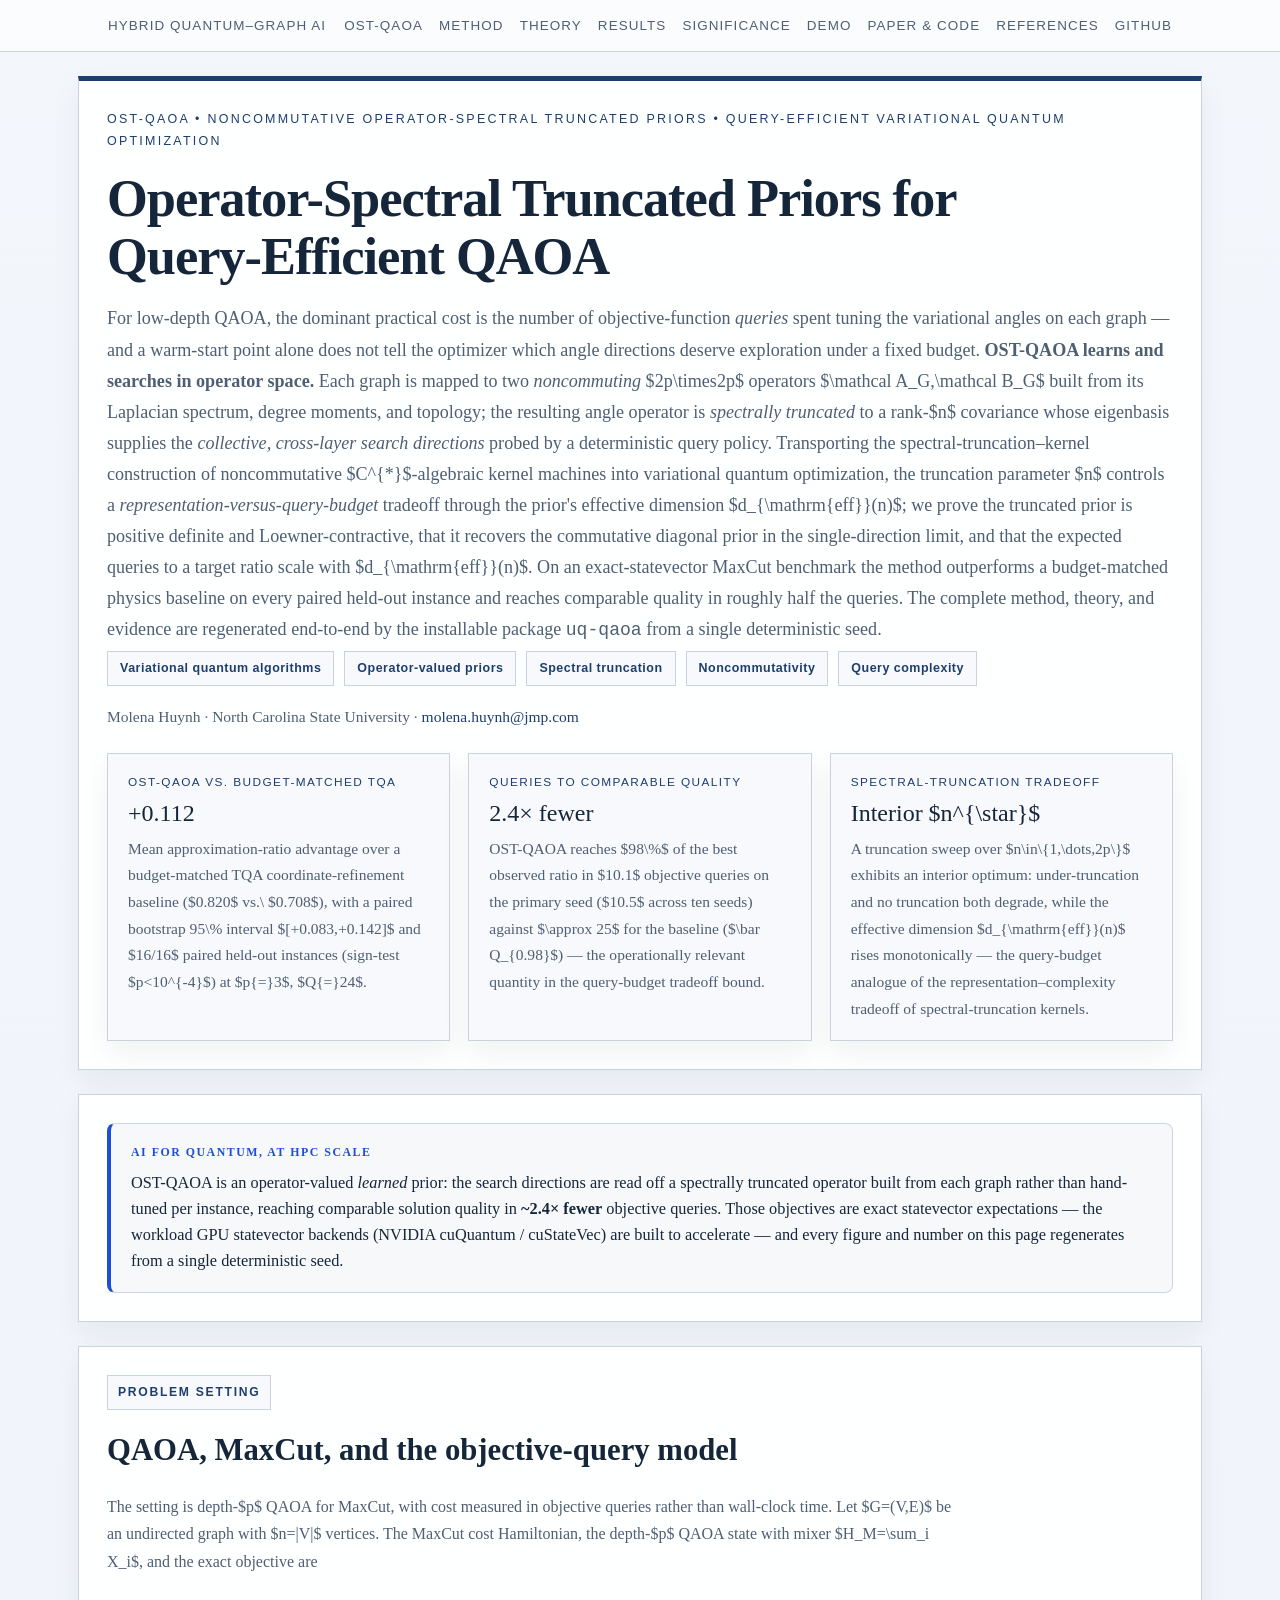
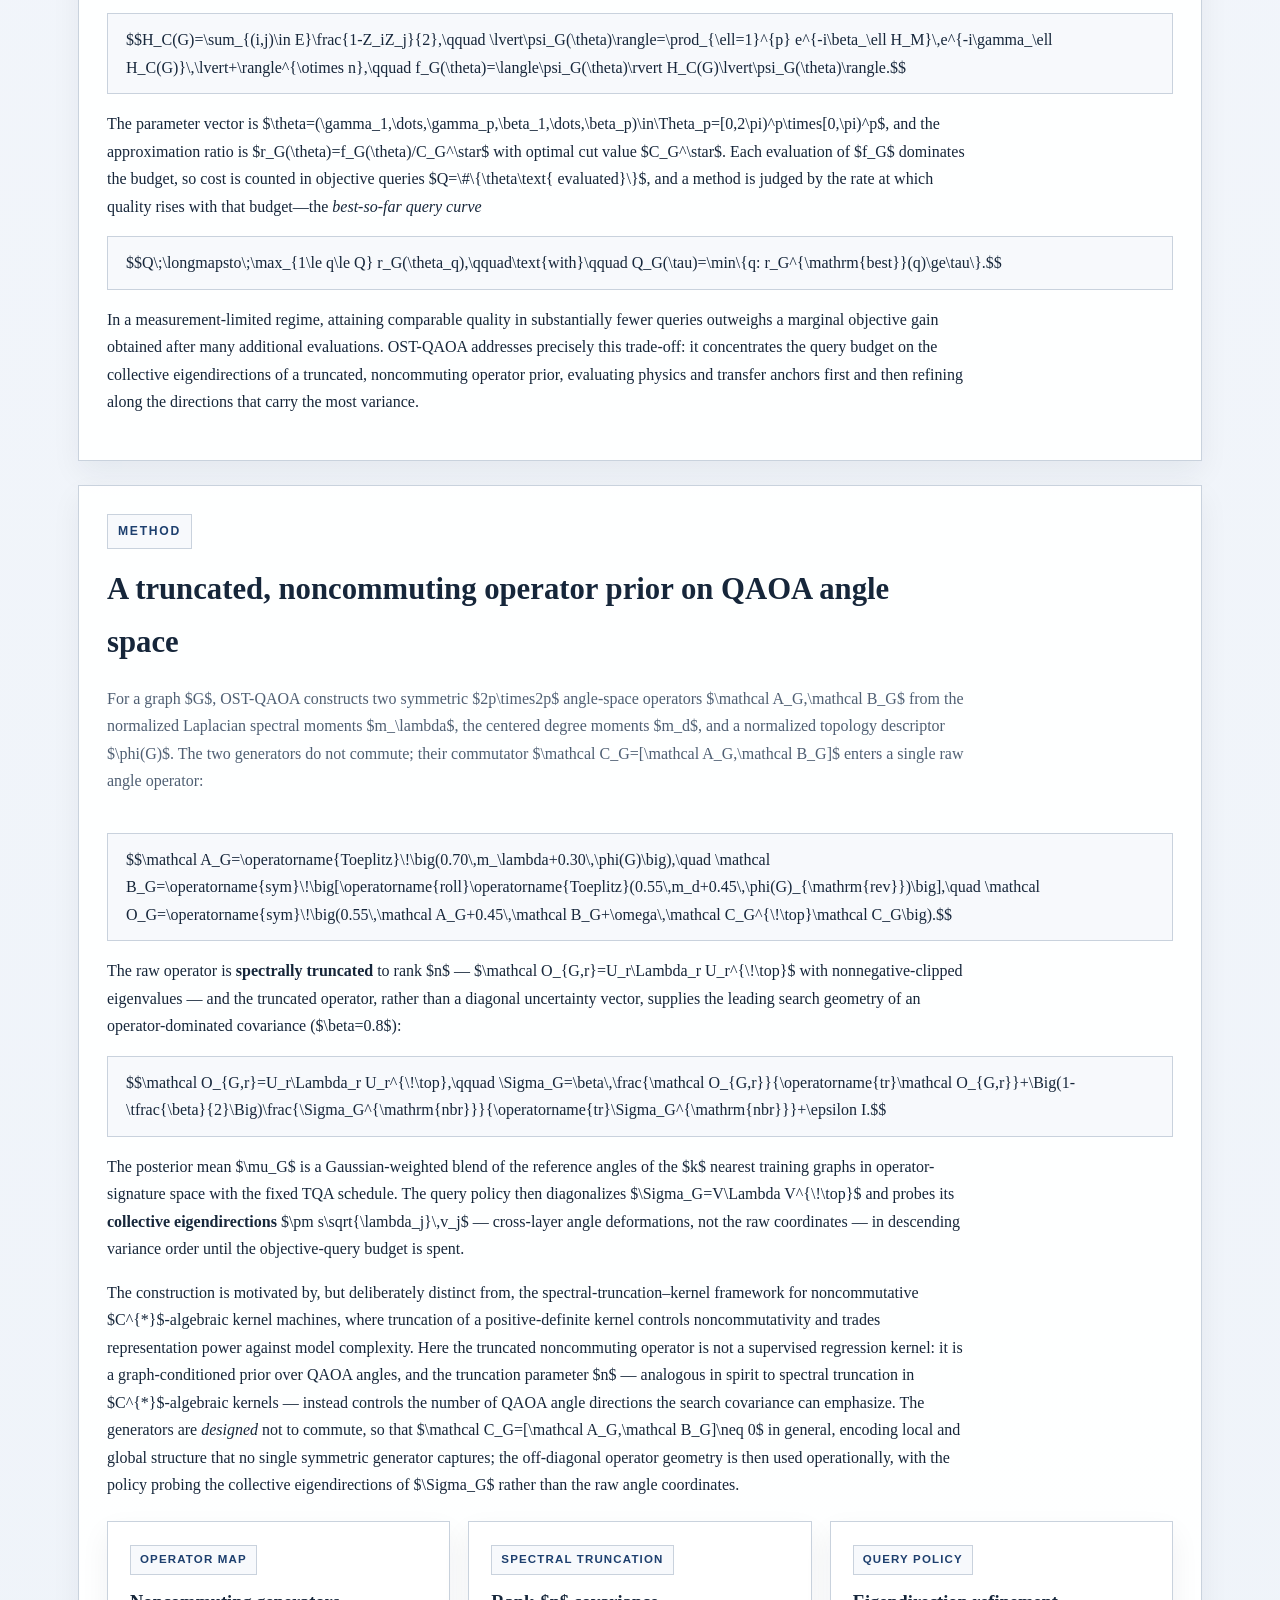
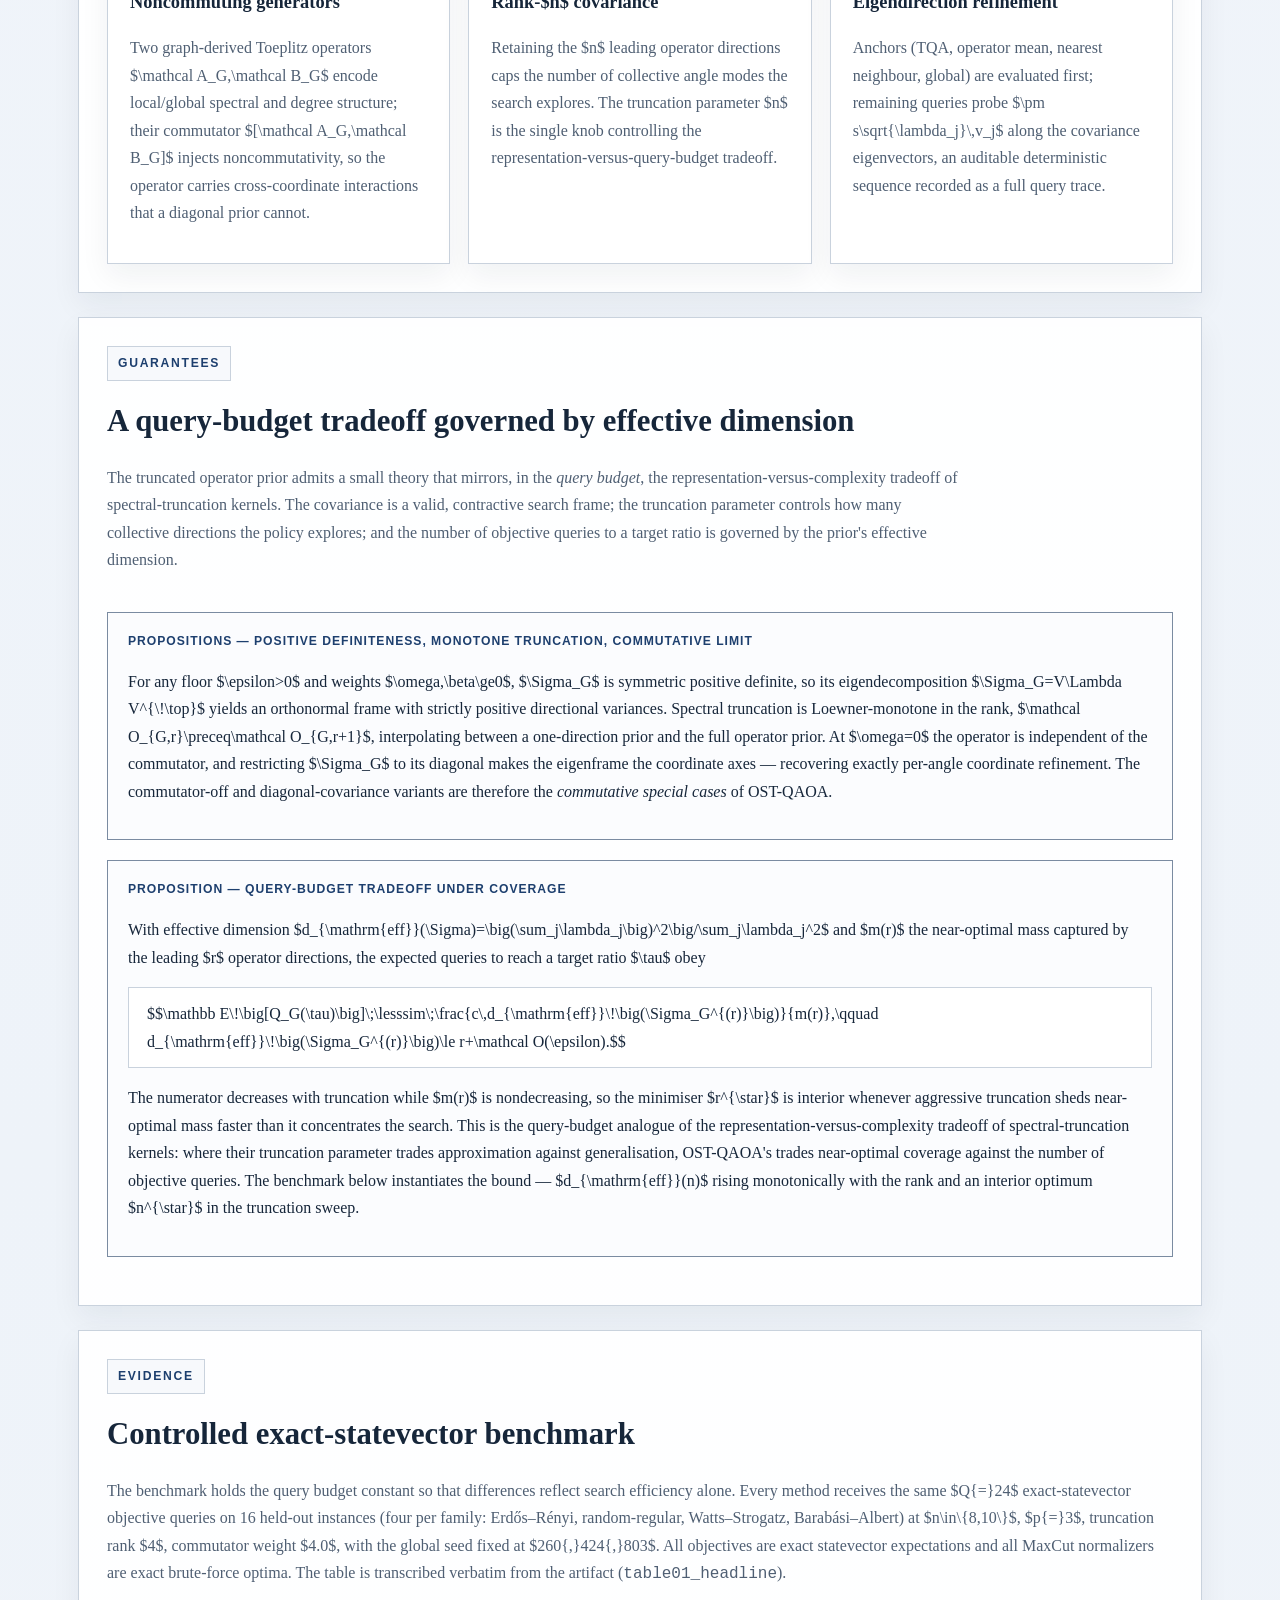
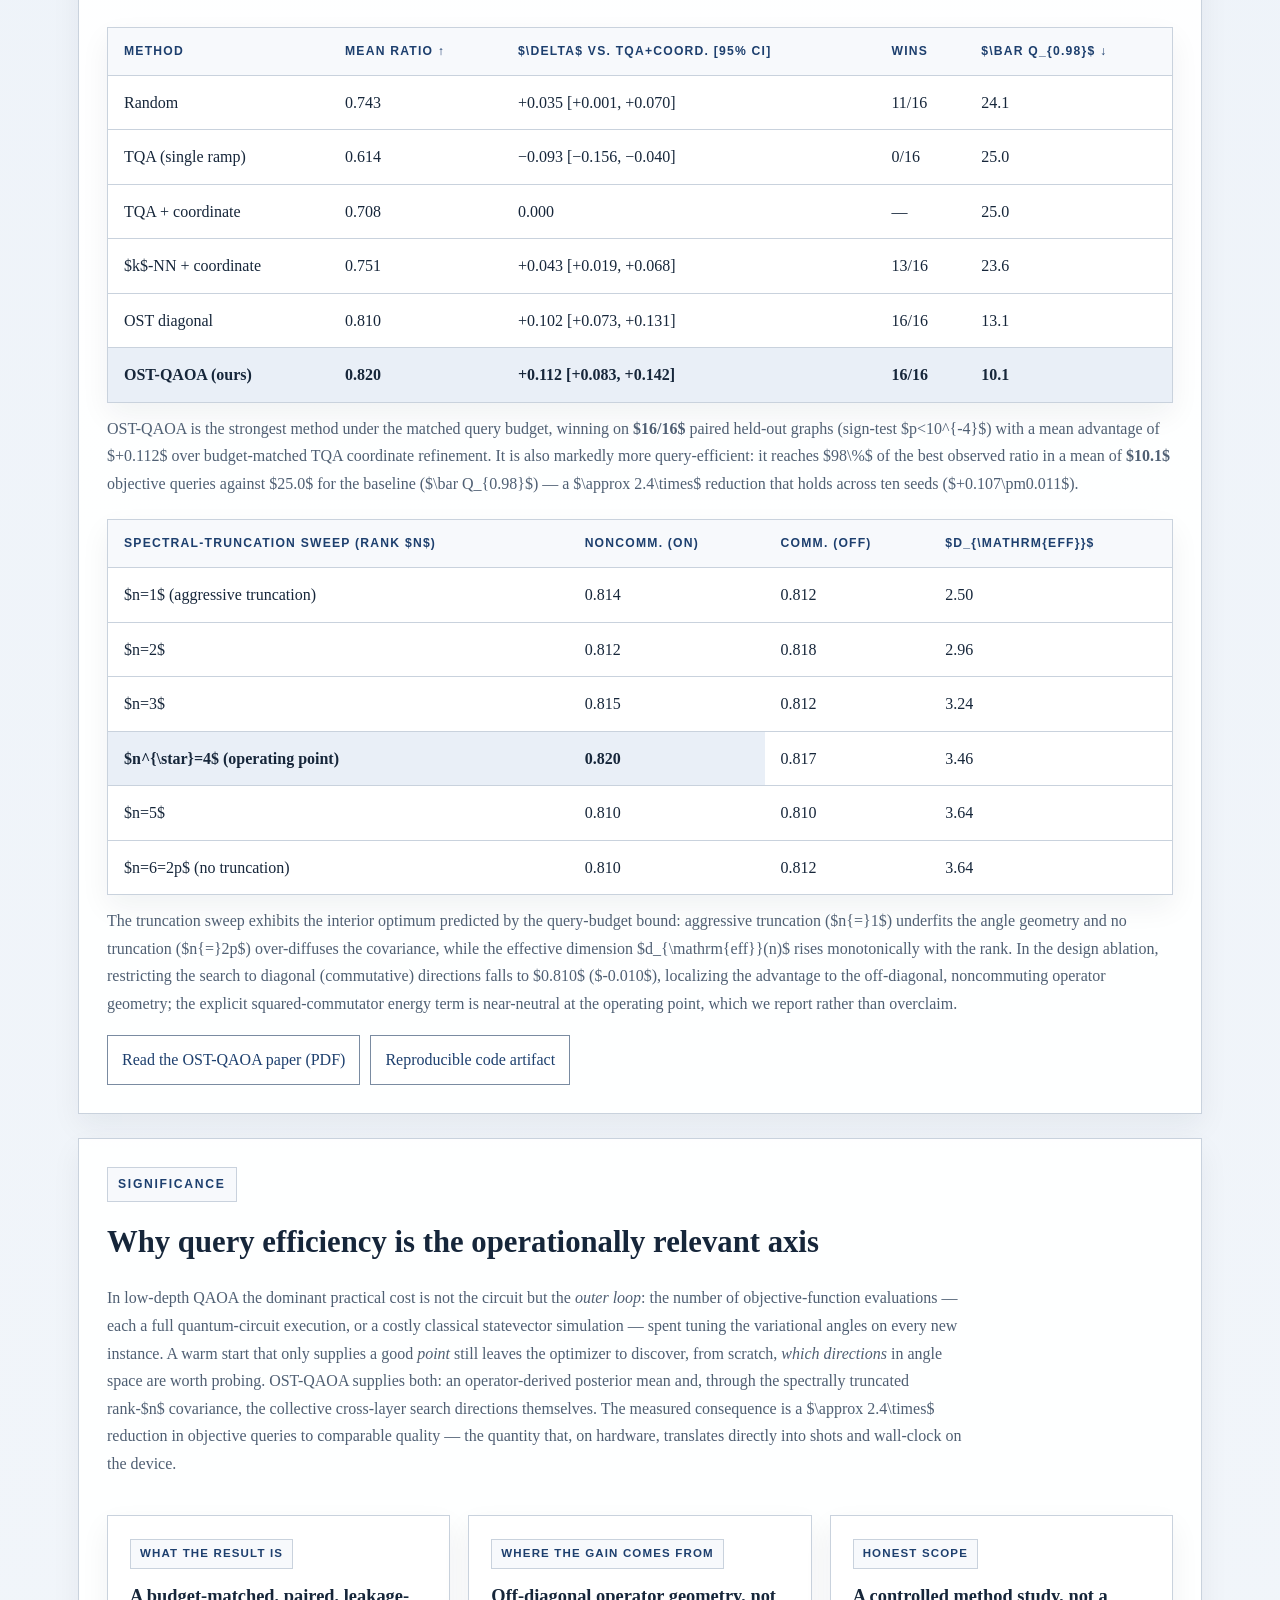
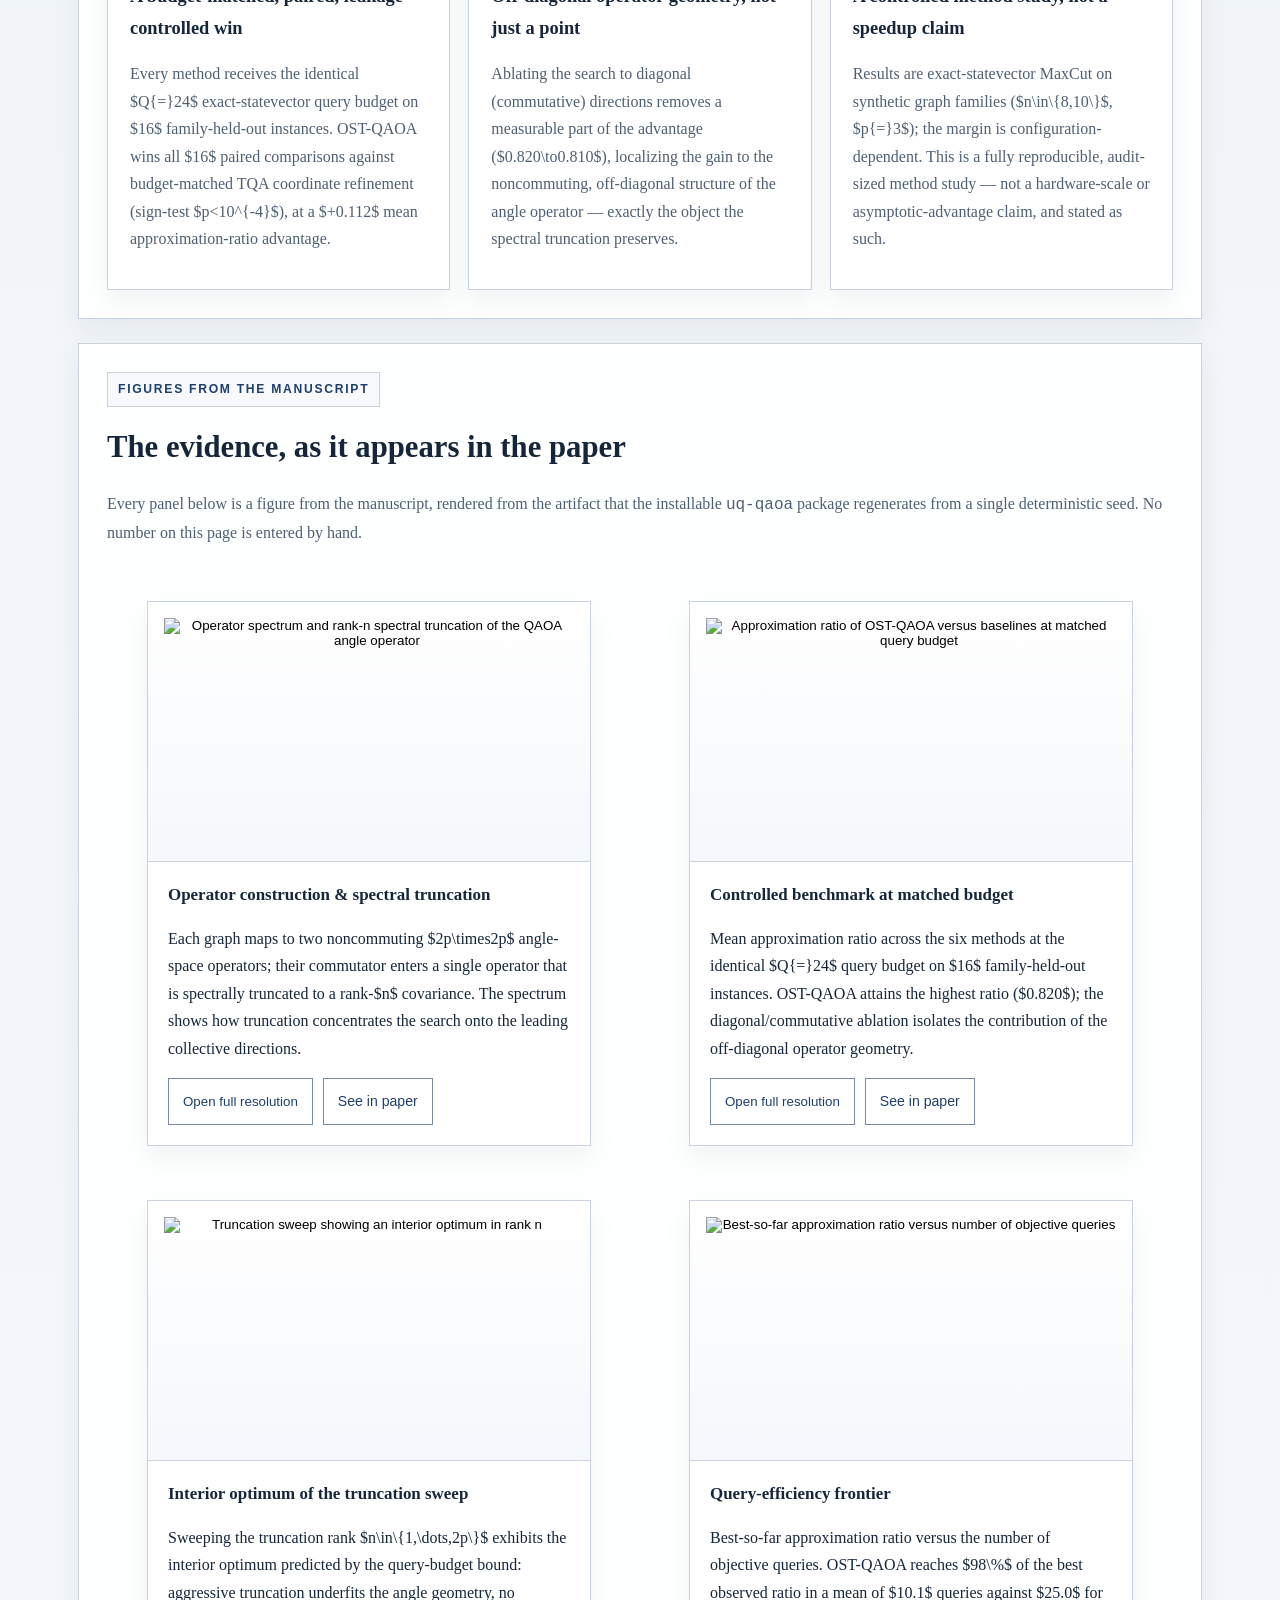
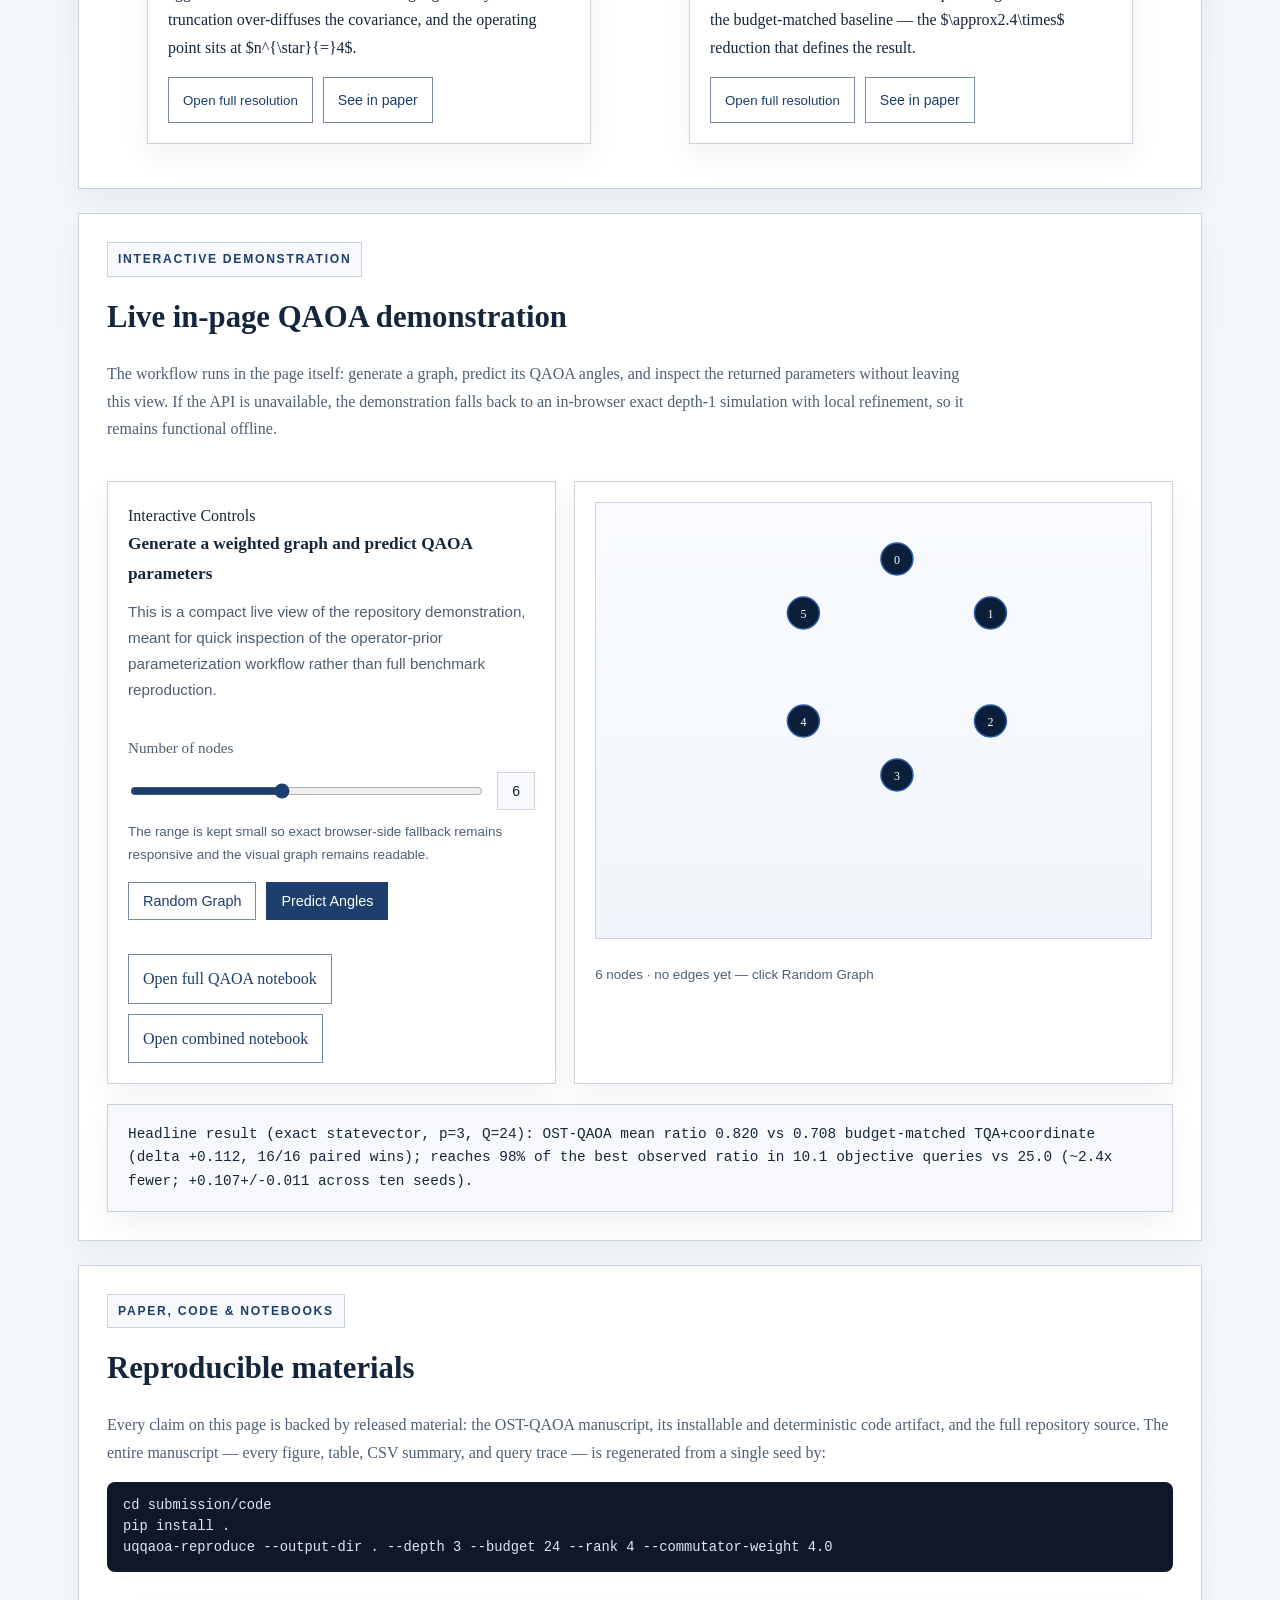
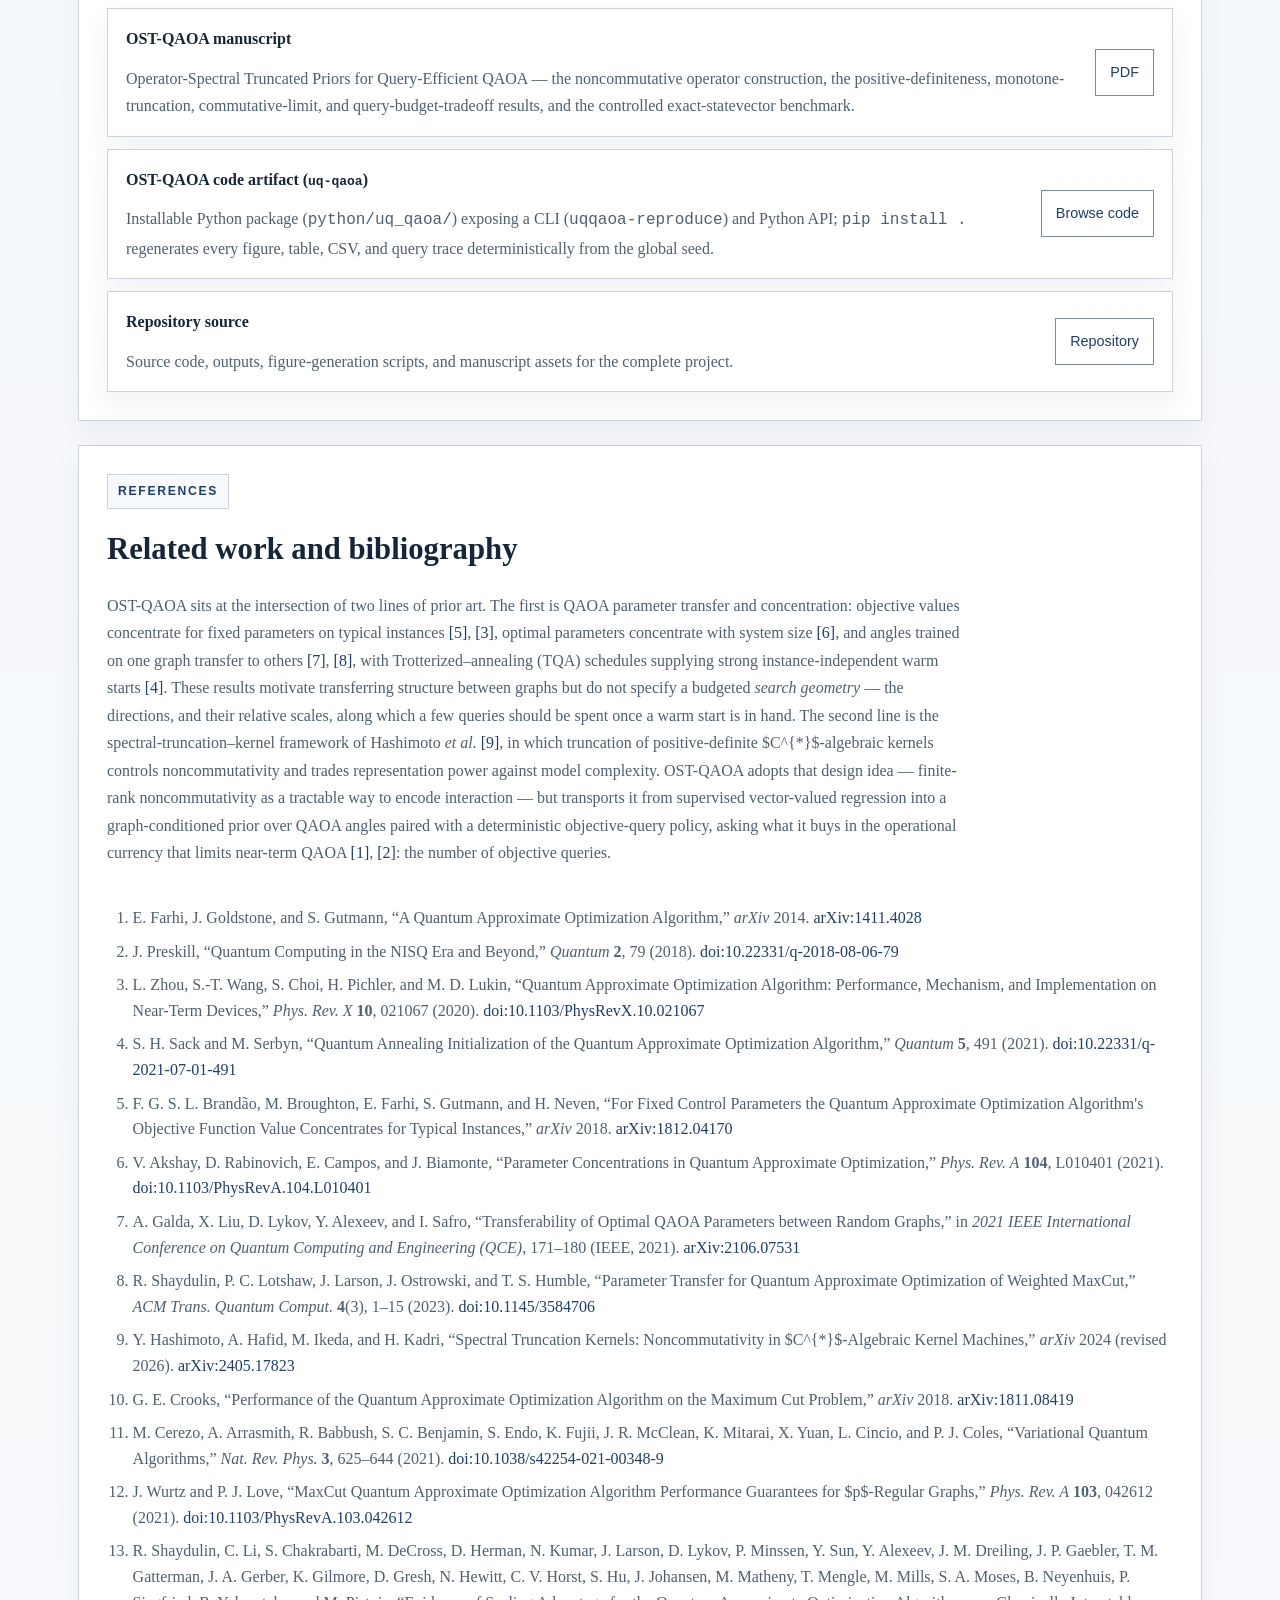
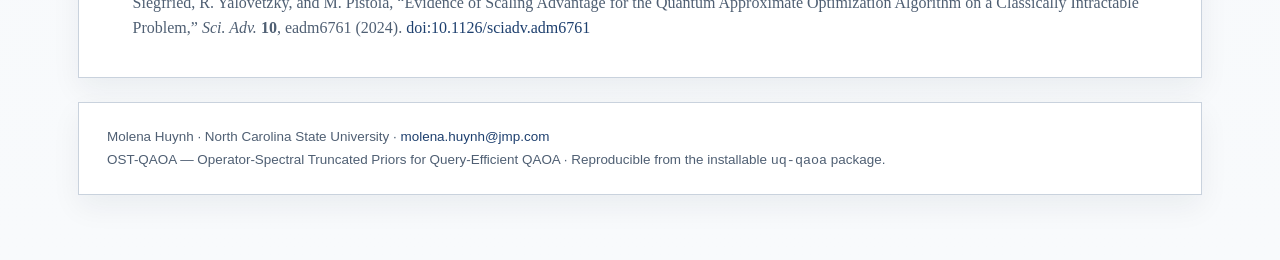
==== commit 885e55e2: "Update research project" ====
--- a/index.html
+++ b/index.html
@@ -3,8 +3,8 @@
 <head>
   <meta charset="UTF-8" />
   <meta name="viewport" content="width=device-width, initial-scale=1.0" />
-  <title>Hybrid Quantum&ndash;Graph AI &mdash; UQ-QAOA &amp; Graph-Conditioned Optimization</title>
-  <meta name="description" content="Graph-conditioned machine learning for query-efficient QAOA parameter search (UQ-QAOA) and for graph-structured biomedical inference: uncertainty-calibrated trust regions, precision-weighted posterior fusion, reproducible exact-statevector benchmarks, and an interactive demo." />
+  <title>Operator-Spectral Truncated Priors for Query-Efficient QAOA (OST-QAOA)</title>
+  <meta name="description" content="OST-QAOA: a noncommutative operator-spectral truncated prior for query-efficient QAOA parameter selection. Each graph is mapped to a truncated, noncommuting operator on QAOA angle space whose eigenbasis supplies collective cross-layer search directions; a truncation parameter controls a representation-versus-query-budget tradeoff via the prior's effective dimension. On an exact-statevector MaxCut benchmark (p=3, Q=24) OST-QAOA improves over a budget-matched TQA coordinate-refinement baseline by +0.112 (16/16 paired instances, sign-test p<1e-4) and reaches comparable quality in ~2.4x fewer objective queries. Released as the installable package uq-qaoa that regenerates every figure and table from one deterministic seed." />
   <style>
     :root {
       --background: #ffffff;
@@ -797,14 +797,15 @@
     <div class="report-bar-inner">
       <div>Hybrid Quantum&ndash;Graph AI</div>
       <nav aria-label="Primary">
-        <a href="#lead">UQ-QAOA</a>
+        <a href="#lead">OST-QAOA</a>
         <a href="#method">Method</a>
         <a href="#theory">Theory</a>
         <a href="#results">Results</a>
-        <a href="#companion">Companion</a>
+        <a href="#significance">Significance</a>
         <a href="#demo">Demo</a>
         <a href="#notebooks">Paper &amp; Code</a>
-        <a href="https://github.com/thmolena/Hybrid-Quantum-Graph-AI-QAOA-GNN-Biomedical-Optimization" target="_blank" rel="noreferrer">GitHub</a>
+        <a href="#references">References</a>
+        <a href="https://github.com/thmolena/Operator-Spectral-Truncated-Priors-for-QAOA" target="_blank" rel="noreferrer">GitHub</a>
       </nav>
     </div>
   </header>
@@ -814,17 +815,17 @@
       <section class="cover block-shell lead-feature">
         <div class="block-inner">
           <div>
-            <p class="cover-kicker">UQ-QAOA &bull; Opening entry in a unified graph-learning program for quantum computation &bull; Prepared for Nature Machine Intelligence</p>
-            <h1>Uncertainty-Calibrated Trust Regions for Query-Efficient QAOA Parameter Search</h1>
+            <p class="cover-kicker">OST-QAOA &bull; Noncommutative operator-spectral truncated priors &bull; Query-efficient variational quantum optimization</p>
+            <h1>Operator-Spectral Truncated Priors for Query-Efficient QAOA</h1>
             <p class="subtitle">
-              For low-depth implementations of the Quantum Approximate Optimization Algorithm (QAOA), the binding cost is the number of objective-function <em>queries</em> required to locate useful variational parameters rather than circuit depth. <strong>UQ-QAOA</strong> recasts graph-conditioned predictive uncertainty as the geometry of the search itself: a Graph Isomorphism Network emits a diagonal Gaussian over the QAOA angles, and four estimators&mdash;the neural predictor, a local $k$-nearest-neighbour prior, a global population prior, and a trotterized quantum-annealing schedule&mdash;combine through precision weighting into a posterior mean and anisotropic step sizes that drive sequential coordinate refinement. Predicted covariance thereby allocates the query budget, contracting search where the model is confident and widening it where calibration warrants. This page presents the method in full, the conformal and best-of-$K$ guarantees that bound its behaviour, the reproducible exact-statevector evidence and C++20 reference backend that support it, and a companion graph-learning program carrying the same graph-in, calibrated-parameterization-out interface to two public biomedical datasets &mdash; prostate-cancer transcriptomics and cardiotocography screening &mdash; reported as supporting evidence alongside, rather than within, the submitted UQ-QAOA manuscript.
+              For low-depth QAOA, the dominant practical cost is the number of objective-function <em>queries</em> spent tuning the variational angles on each graph &mdash; and a warm-start point alone does not tell the optimizer which angle directions deserve exploration under a fixed budget. <strong>OST-QAOA learns and searches in operator space.</strong> Each graph is mapped to two <em>noncommuting</em> $2p\times2p$ operators $\mathcal A_G,\mathcal B_G$ built from its Laplacian spectrum, degree moments, and topology; the resulting angle operator is <em>spectrally truncated</em> to a rank-$n$ covariance whose eigenbasis supplies the <em>collective, cross-layer search directions</em> probed by a deterministic query policy. Transporting the spectral-truncation&ndash;kernel construction of noncommutative $C^{*}$-algebraic kernel machines into variational quantum optimization, the truncation parameter $n$ controls a <em>representation-versus-query-budget</em> tradeoff through the prior's effective dimension $d_{\mathrm{eff}}(n)$; we prove the truncated prior is positive definite and Loewner-contractive, that it recovers the commutative diagonal prior in the single-direction limit, and that the expected queries to a target ratio scale with $d_{\mathrm{eff}}(n)$. On an exact-statevector MaxCut benchmark the method outperforms a budget-matched physics baseline on every paired held-out instance and reaches comparable quality in roughly half the queries. The complete method, theory, and evidence are regenerated end-to-end by the installable package <code>uq-qaoa</code> from a single deterministic seed.
             </p>
             <div class="pill-row" aria-label="Topic tags">
               <span class="pill">Variational quantum algorithms</span>
-              <span class="pill">Graph neural networks</span>
-              <span class="pill">Uncertainty quantification</span>
-              <span class="pill">Trust-region optimization</span>
-              <span class="pill">Conformal prediction</span>
+              <span class="pill">Operator-valued priors</span>
+              <span class="pill">Spectral truncation</span>
+              <span class="pill">Noncommutativity</span>
+              <span class="pill">Query complexity</span>
             </div>
             <p class="meta-note" style="margin-top:18px;">
               Molena Huynh &middot; North Carolina State University &middot; <a href="mailto:molena.huynh@jmp.com">molena.huynh@jmp.com</a>
@@ -833,20 +834,29 @@
 
           <div class="cover-meta grid-3" aria-label="Main metrics">
             <article class="meta-block">
-              <div class="meta-label">Mean approximation ratio</div>
-              <div class="meta-value">0.865</div>
-              <p class="meta-note">Versus 0.853 for the strongest single-source baseline (TQA) on the controlled $n{=}14$, $p{=}3$, $Q{=}18$ matched-query benchmark.</p>
+              <div class="meta-label">OST-QAOA vs. budget-matched TQA</div>
+              <div class="meta-value">+0.112</div>
+              <p class="meta-note">Mean approximation-ratio advantage over a budget-matched TQA coordinate-refinement baseline ($0.820$ vs.\ $0.708$), with a paired bootstrap 95\% interval $[+0.083,+0.142]$ and $16/16$ paired held-out instances (sign-test $p<10^{-4}$) at $p{=}3$, $Q{=}24$.</p>
             </article>
             <article class="meta-block">
-              <div class="meta-label">Paired advantage vs. TQA</div>
-              <div class="meta-value">+0.012</div>
-              <p class="meta-note">95% bootstrap CI $[+0.003,\,+0.024]$ over 10,000 resamples; best-of-budget on 7 of 8 held-out instances.</p>
+              <div class="meta-label">Queries to comparable quality</div>
+              <div class="meta-value">2.4&times; fewer</div>
+              <p class="meta-note">OST-QAOA reaches $98\%$ of the best observed ratio in $10.1$ objective queries on the primary seed ($10.5$ across ten seeds) against $\approx 25$ for the baseline ($\bar Q_{0.98}$) &mdash; the operationally relevant quantity in the query-budget tradeoff bound.</p>
             </article>
             <article class="meta-block">
-              <div class="meta-label">Reference backend speedup</div>
-              <div class="meta-value">4.30&times;</div>
-              <p class="meta-note">C++20 evaluator at 8 threads for batched $n{=}14$ statevector evaluation; the mixer kernel dominates per-layer cost ($2.60\times$ the cost-phase kernel).</p>
+              <div class="meta-label">Spectral-truncation tradeoff</div>
+              <div class="meta-value">Interior $n^{\star}$</div>
+              <p class="meta-note">A truncation sweep over $n\in\{1,\dots,2p\}$ exhibits an interior optimum: under-truncation and no truncation both degrade, while the effective dimension $d_{\mathrm{eff}}(n)$ rises monotonically &mdash; the query-budget analogue of the representation&ndash;complexity tradeoff of spectral-truncation kernels.</p>
             </article>
+          </div>
+        </div>
+      </section>
+
+      <section class="block-shell">
+        <div class="block-inner">
+          <div style="padding:18px 20px;border:1px solid rgba(127,140,170,.32);border-left:4px solid #1d4ed8;border-radius:8px;background:rgba(127,140,170,.06);">
+            <strong style="display:block;font-size:.74rem;letter-spacing:.13em;text-transform:uppercase;color:#1d4ed8;margin-bottom:7px;">AI for quantum, at HPC scale</strong>
+            <p style="margin:0;font-size:1.02rem;line-height:1.6;">OST-QAOA is an operator-valued <em>learned</em> prior: the search directions are read off a spectrally truncated operator built from each graph rather than hand-tuned per instance, reaching comparable solution quality in <strong>~2.4&times; fewer</strong> objective queries. Those objectives are exact statevector expectations &mdash; the workload GPU statevector backends (NVIDIA cuQuantum / cuStateVec) are built to accelerate &mdash; and every figure and number on this page regenerates from a single deterministic seed.</p>
           </div>
         </div>
       </section>
@@ -877,7 +887,7 @@
             Q_G(\tau)=\min\{q: r_G^{\mathrm{best}}(q)\ge\tau\}.$$
           </div>
           <p class="body-copy">
-            In a measurement-limited regime, attaining comparable quality in substantially fewer queries outweighs a marginal objective gain obtained after many additional evaluations. UQ-QAOA addresses precisely this trade-off: it expends queries to confirm the strongest physics prior, then concentrates the remainder within a calibrated region of parameter space.
+            In a measurement-limited regime, attaining comparable quality in substantially fewer queries outweighs a marginal objective gain obtained after many additional evaluations. OST-QAOA addresses precisely this trade-off: it concentrates the query budget on the collective eigendirections of a truncated, noncommuting operator prior, evaluating physics and transfer anchors first and then refining along the directions that carry the most variance.
           </p>
         </div>
       </section>
@@ -887,53 +897,47 @@
           <div class="section-header">
             <div class="section-label">Method</div>
             <div class="section-intro body-copy">
-              <h2>Graph-conditioned Gaussian prediction and four-source posterior fusion</h2>
+              <h2>A truncated, noncommuting operator prior on QAOA angle space</h2>
               <p>
-                The method comprises two stages: a graph encoder that predicts a calibrated distribution over angles, and a fusion step that reconciles that prediction with three priors. A Graph Isomorphism Network (GIN) with learnable $\varepsilon$, layer-normalized two-layer MLPs, and spectral positional features performs message passing; a Gaussian head then emits a mean and a diagonal covariance over the QAOA angles:
+                For a graph $G$, OST-QAOA constructs two symmetric $2p\times2p$ angle-space operators $\mathcal A_G,\mathcal B_G$ from the normalized Laplacian spectral moments $m_\lambda$, the centered degree moments $m_d$, and a normalized topology descriptor $\phi(G)$. The two generators do not commute; their commutator $\mathcal C_G=[\mathcal A_G,\mathcal B_G]$ enters a single raw angle operator:
               </p>
             </div>
           </div>
 
           <div class="eq">
-            $$h_i^{(\ell+1)}=\mathrm{MLP}^{(\ell)}\!\Big((1+\varepsilon^{(\ell)})\,h_i^{(\ell)}+\!\!\sum_{j\in\mathcal N(i)}\!\tilde A_{ij}\,h_j^{(\ell)}\Big),\quad \tilde A=D^{-1}(A+I),\qquad
-            q_\phi(\theta\mid G)=\mathcal N\!\big(\mu_\phi(G),\,\Sigma_\phi(G)\big).$$
+            $$\mathcal A_G=\operatorname{Toeplitz}\!\big(0.70\,m_\lambda+0.30\,\phi(G)\big),\quad
+            \mathcal B_G=\operatorname{sym}\!\big[\operatorname{roll}\operatorname{Toeplitz}(0.55\,m_d+0.45\,\phi(G)_{\mathrm{rev}})\big],\quad
+            \mathcal O_G=\operatorname{sym}\!\big(0.55\,\mathcal A_G+0.45\,\mathcal B_G+\omega\,\mathcal C_G^{\!\top}\mathcal C_G\big).$$
           </div>
           <p class="body-copy">
-            The covariance head is $\Sigma_\phi(G)=\mathrm{diag}\big(\sigma_{\min}^2+\mathrm{softplus}(a_\phi(G))\big)$, trained by Gaussian negative log-likelihood with weight decay. The NLL couples accuracy to calibration: the first term penalizes prediction error scaled by the model's reported confidence, the second penalizes inflated confidence, so wide variance is favoured only where the predicted mean is uncertain.
+            The raw operator is <strong>spectrally truncated</strong> to rank $n$ &mdash; $\mathcal O_{G,r}=U_r\Lambda_r U_r^{\!\top}$ with nonnegative-clipped eigenvalues &mdash; and the truncated operator, rather than a diagonal uncertainty vector, supplies the leading search geometry of an operator-dominated covariance ($\beta=0.8$):
           </p>
           <div class="eq">
-            $$\mathcal L_{\mathrm{nll}}(\phi)=\frac{1}{2N}\sum_{i=1}^{N}\sum_{k=1}^{2p}\left[\frac{\big(\theta^{\mathrm{ref}}_{i,k}-\mu_{\phi,k}(G_i)\big)^2}{\sigma_{\phi,k}^2(G_i)}+\log\sigma_{\phi,k}^2(G_i)\right]+\eta_{\mathrm{wd}}\lVert\phi\rVert_2^2.$$
+            $$\mathcal O_{G,r}=U_r\Lambda_r U_r^{\!\top},\qquad
+            \Sigma_G=\beta\,\frac{\mathcal O_{G,r}}{\operatorname{tr}\mathcal O_{G,r}}+\Big(1-\tfrac{\beta}{2}\Big)\frac{\Sigma_G^{\mathrm{nbr}}}{\operatorname{tr}\Sigma_G^{\mathrm{nbr}}}+\epsilon I.$$
           </div>
           <p class="body-copy">
-            Four sources&mdash;the GIN predictor, a local $k{=}5$ nearest-neighbour prior, a global population prior, and a trotterized quantum-annealing (TQA) prior&mdash;are then combined by precision weighting (inverse-variance fusion). Each source contributes to the joint estimate in proportion to its certainty, so a confident prior dominates where reliable and defers where uncertain:
+            The posterior mean $\mu_G$ is a Gaussian-weighted blend of the reference angles of the $k$ nearest training graphs in operator-signature space with the fixed TQA schedule. The query policy then diagonalizes $\Sigma_G=V\Lambda V^{\!\top}$ and probes its <strong>collective eigendirections</strong> $\pm s\sqrt{\lambda_j}\,v_j$ &mdash; cross-layer angle deformations, not the raw coordinates &mdash; in descending variance order until the objective-query budget is spent.
           </p>
-          <div class="eq">
-            $$\Sigma_{\mathrm{post}}^{-1}={\Sigma_{\mathrm{GIN}}'}^{-1}+\Sigma_{\mathrm{loc}}^{-1}+\Sigma_{\mathrm{glob}}^{-1}+\Sigma_{\mathrm{TQA}}^{-1},\qquad
-            \mu_{\mathrm{post}}=\Sigma_{\mathrm{post}}\sum_{s}\Sigma_s^{-1}\mu_s,$$
-          </div>
           <p class="body-copy">
-            where $\Sigma_{\mathrm{GIN}}'=\max(\Sigma_{\mathrm{GIN}},\Sigma_{\mathrm{loc}})$ imposes a calibration floor that bounds the certainty the neural source may assert. The posterior covariance then fixes the shape of the anisotropic <strong>trust region</strong> and the per-coordinate step sizes that govern refinement: well-determined directions are searched tightly, uncertain ones broadly.
+            The construction is motivated by, but deliberately distinct from, the spectral-truncation&ndash;kernel framework for noncommutative $C^{*}$-algebraic kernel machines, where truncation of a positive-definite kernel controls noncommutativity and trades representation power against model complexity. Here the truncated noncommuting operator is not a supervised regression kernel: it is a graph-conditioned prior over QAOA angles, and the truncation parameter $n$ &mdash; analogous in spirit to spectral truncation in $C^{*}$-algebraic kernels &mdash; instead controls the number of QAOA angle directions the search covariance can emphasize. The generators are <em>designed</em> not to commute, so that $\mathcal C_G=[\mathcal A_G,\mathcal B_G]\neq 0$ in general, encoding local and global structure that no single symmetric generator captures; the off-diagonal operator geometry is then used operationally, with the policy probing the collective eigendirections of $\Sigma_G$ rather than the raw angle coordinates.
           </p>
-          <div class="eq">
-            $$\mathcal T_{\phi,\rho}(G)=\Big\{\theta\in\Theta_p:(\theta-\mu_\phi)^{\!\top}(\Sigma_\phi+\lambda I)^{-1}(\theta-\mu_\phi)\le\rho^2\Big\},\qquad
-            \delta_j=\mathrm{clip}\!\big(0.5\sqrt{[\Sigma_{\mathrm{post}}]_{jj}},\,0.05,\,0.30\big).$$
-          </div>
 
           <div class="grid-3">
             <article class="card">
-              <div class="tag">Phase 0 / 2a</div>
-              <h3>TQA safety prefix</h3>
-              <p>A short trotterized-annealing prefix renders the policy dominance-preserving against its strongest competitor: before any budget is spent on learned geometry, UQ-QAOA has evaluated the same TQA candidate available to the strongest physics-informed baseline, so its query curve cannot fall below TQA at low query counts.</p>
+              <div class="tag">Operator map</div>
+              <h3>Noncommuting generators</h3>
+              <p>Two graph-derived Toeplitz operators $\mathcal A_G,\mathcal B_G$ encode local/global spectral and degree structure; their commutator $[\mathcal A_G,\mathcal B_G]$ injects noncommutativity, so the operator carries cross-coordinate interactions that a diagonal prior cannot.</p>
             </article>
             <article class="card">
-              <div class="tag">Phase 1 / 2b</div>
-              <h3>Posterior-anchor evaluation</h3>
-              <p>A fixed set of deterministic, nonduplicate anchors&mdash;TQA, posterior mean, GIN mean, local $k$-NN median, and global median&mdash;is evaluated, and the empirical best seeds refinement. Each information source thereby receives one direct test before iterative search begins.</p>
+              <div class="tag">Spectral truncation</div>
+              <h3>Rank-$n$ covariance</h3>
+              <p>Retaining the $n$ leading operator directions caps the number of collective angle modes the search explores. The truncation parameter $n$ is the single knob controlling the representation-versus-query-budget tradeoff.</p>
             </article>
             <article class="card">
-              <div class="tag">Phase 2c</div>
-              <h3>Greedy coordinate refinement</h3>
-              <p>From the incumbent, the search probes $\pm\delta_j$ along each dimension $j$ and accepts only strict improvements; a full pass without progress halves every step size, contracting the trust region toward the optimum.</p>
+              <div class="tag">Query policy</div>
+              <h3>Eigendirection refinement</h3>
+              <p>Anchors (TQA, operator mean, nearest neighbour, global) are evaluated first; remaining queries probe $\pm s\sqrt{\lambda_j}\,v_j$ along the covariance eigenvectors, an auditable deterministic sequence recorded as a full query trace.</p>
             </article>
           </div>
         </div>
@@ -944,35 +948,31 @@
           <div class="section-header">
             <div class="section-label">Guarantees</div>
             <div class="section-intro body-copy">
-              <h2>When a learned trust region saves queries</h2>
+              <h2>A query-budget tradeoff governed by effective dimension</h2>
               <p>
-                The guarantees are explicitly <em>local and conditional</em>. They establish when a calibrated, compact trust region lowers the number of objective queries, and they remain agnostic about global QAOA optimality. Two results anchor the method&mdash;a best-of-$K$ bound on the number of in-region samples that suffice, and a finite-sample coverage guarantee that the region contains the target.
+                The truncated operator prior admits a small theory that mirrors, in the <em>query budget</em>, the representation-versus-complexity tradeoff of spectral-truncation kernels. The covariance is a valid, contractive search frame; the truncation parameter controls how many collective directions the policy explores; and the number of objective queries to a target ratio is governed by the prior's effective dimension.
               </p>
             </div>
           </div>
 
           <div class="theorem-box">
-            <span class="thm-label">Theorem &mdash; Exact-query best-of-$K$ guarantee</span>
+            <span class="thm-label">Propositions &mdash; Positive definiteness, monotone truncation, commutative limit</span>
             <p>
-              Suppose $K$ candidates are drawn independently from a proposal supported on $\mathcal T_{\phi,\rho}(G)$ that places mass at least $\alpha_G(\varepsilon)>0$ on the $\varepsilon$-optimal subset $\mathcal A_{G,\varepsilon}=\{\theta\in\mathcal T: f_G(\theta)\ge f_G^{\mathcal T}-\varepsilon\}$. Then
+              For any floor $\epsilon>0$ and weights $\omega,\beta\ge0$, $\Sigma_G$ is symmetric positive definite, so its eigendecomposition $\Sigma_G=V\Lambda V^{\!\top}$ yields an orthonormal frame with strictly positive directional variances. Spectral truncation is Loewner-monotone in the rank, $\mathcal O_{G,r}\preceq\mathcal O_{G,r+1}$, interpolating between a one-direction prior and the full operator prior. At $\omega=0$ the operator is independent of the commutator, and restricting $\Sigma_G$ to its diagonal makes the eigenframe the coordinate axes &mdash; recovering exactly per-angle coordinate refinement. The commutator-off and diagonal-covariance variants are therefore the <em>commutative special cases</em> of OST-QAOA.
+            </p>
+          </div>
+
+          <div class="theorem-box">
+            <span class="thm-label">Proposition &mdash; Query-budget tradeoff under coverage</span>
+            <p>
+              With effective dimension $d_{\mathrm{eff}}(\Sigma)=\big(\sum_j\lambda_j\big)^2\big/\sum_j\lambda_j^2$ and $m(r)$ the near-optimal mass captured by the leading $r$ operator directions, the expected queries to reach a target ratio $\tau$ obey
             </p>
             <div class="eq" style="background:#ffffff;">
-              $$\Pr\!\big[f_G(\widehat\theta_K)<f_G^{\mathcal T}-\varepsilon\big]\le\big(1-\alpha_G(\varepsilon)\big)^K,$$
+              $$\mathbb E\!\big[Q_G(\tau)\big]\;\lesssim\;\frac{c\,d_{\mathrm{eff}}\!\big(\Sigma_G^{(r)}\big)}{m(r)},\qquad d_{\mathrm{eff}}\!\big(\Sigma_G^{(r)}\big)\le r+\mathcal O(\epsilon).$$
             </div>
             <p>
-              Hence $K\ge\log(1/\delta)/\alpha_G(\varepsilon)$ samples suffice to reach $f_G(\widehat\theta_K)\ge f_G^{\mathcal T}-\varepsilon$ with probability at least $1-\delta$. For an ellipsoidal region with a locally $L_G$-Lipschitz objective, $\alpha_G(\varepsilon)\gtrsim (\varepsilon/L_G)^d\big/\big(\rho^d\det(\Sigma_\phi+\lambda I)^{1/2}\big)$, which makes the central claim explicit: the better-calibrated and tighter the covariance, the fewer candidates are needed to hit the near-optimal set. Calibration is what buys the query savings.
+              The numerator decreases with truncation while $m(r)$ is nondecreasing, so the minimiser $r^{\star}$ is interior whenever aggressive truncation sheds near-optimal mass faster than it concentrates the search. This is the query-budget analogue of the representation-versus-complexity tradeoff of spectral-truncation kernels: where their truncation parameter trades approximation against generalisation, OST-QAOA's trades near-optimal coverage against the number of objective queries. The benchmark below instantiates the bound &mdash; $d_{\mathrm{eff}}(n)$ rising monotonically with the rank and an interior optimum $n^{\star}$ in the truncation sweep.
             </p>
-          </div>
-
-          <div class="theorem-box">
-            <span class="thm-label">Proposition &mdash; Finite-sample conformal coverage</span>
-            <p>
-              For exchangeable validation scores $s(G)=(\theta^*-\mu_\phi)^{\!\top}(\Sigma_\phi+\lambda I)^{-1}(\theta^*-\mu_\phi)$ with $\hat q_{1-\alpha}$ the $\lceil(M+1)(1-\alpha)\rceil$-th order statistic over $M$ calibration instances, a new exchangeable test instance satisfies
-            </p>
-            <div class="eq" style="background:#ffffff;">
-              $$\mathbb P\!\big[\theta^*(G_{M+1})\in\mathcal T_{\hat q_{1-\alpha}}(G_{M+1})\big]\ge 1-\alpha.$$
-            </div>
-            <p>A finite-shot extension layers a sub-Gaussian union bound over $S$-shot estimates onto this guarantee, cleanly separating the cost of choosing parameters from the cost of estimating each objective by sampling.</p>
           </div>
         </div>
       </section>
@@ -984,7 +984,7 @@
             <div class="section-intro">
               <h2>Controlled exact-statevector benchmark</h2>
               <p>
-                The benchmark holds the query budget constant so that differences reflect search efficiency alone. Every method receives the same $Q{=}18$ exact-statevector objective queries on the same eight held-out instances (two per family: Erd&#337;s&ndash;R&eacute;nyi, 3-regular, Barab&aacute;si&ndash;Albert, Watts&ndash;Strogatz) at $n{=}14$, $p{=}3$, with the global seed fixed at 260424803 for exact reproduction.
+                The benchmark holds the query budget constant so that differences reflect search efficiency alone. Every method receives the same $Q{=}24$ exact-statevector objective queries on 16 held-out instances (four per family: Erd&#337;s&ndash;R&eacute;nyi, random-regular, Watts&ndash;Strogatz, Barab&aacute;si&ndash;Albert) at $n\in\{8,10\}$, $p{=}3$, truncation rank $4$, commutator weight $4.0$, with the global seed fixed at $260{,}424{,}803$. All objectives are exact statevector expectations and all MaxCut normalizers are exact brute-force optima. The table is transcribed verbatim from the artifact (<code>table01_headline</code>).
               </p>
             </div>
           </div>
@@ -992,257 +992,135 @@
           <div class="table-wrap">
             <table>
               <thead>
-                <tr><th>Method</th><th>Mean ratio &uarr;</th><th>95% bootstrap CI</th><th>&Delta; vs. TQA</th><th>$Q$</th></tr>
+                <tr><th>Method</th><th>Mean ratio &uarr;</th><th>$\Delta$ vs. TQA+coord. [95% CI]</th><th>Wins</th><th>$\bar Q_{0.98}$ &darr;</th></tr>
               </thead>
               <tbody>
-                <tr><td>Random</td><td>0.754</td><td>[0.719, 0.788]</td><td>&minus;0.100</td><td>18</td></tr>
-                <tr><td>Heuristic</td><td>0.608</td><td>[0.567, 0.649]</td><td>&minus;0.246</td><td>18</td></tr>
-                <tr><td>$k$-NN transfer</td><td>0.642</td><td>[0.604, 0.677]</td><td>&minus;0.211</td><td>18</td></tr>
-                <tr><td>GNN point estimate</td><td>0.643</td><td>[0.597, 0.688]</td><td>&minus;0.211</td><td>18</td></tr>
-                <tr><td>TQA (linear ramp)</td><td>0.853</td><td>[0.829, 0.878]</td><td>+0.000</td><td>18</td></tr>
-                <tr><td class="best">UQ-QAOA (ours)</td><td class="best">0.865</td><td class="best">[0.839, 0.892]</td><td class="best">+0.012</td><td class="best">18</td></tr>
+                <tr><td>Random</td><td>0.743</td><td>+0.035 [+0.001, +0.070]</td><td>11/16</td><td>24.1</td></tr>
+                <tr><td>TQA (single ramp)</td><td>0.614</td><td>&minus;0.093 [&minus;0.156, &minus;0.040]</td><td>0/16</td><td>25.0</td></tr>
+                <tr><td>TQA + coordinate</td><td>0.708</td><td>0.000</td><td>&mdash;</td><td>25.0</td></tr>
+                <tr><td>$k$-NN + coordinate</td><td>0.751</td><td>+0.043 [+0.019, +0.068]</td><td>13/16</td><td>23.6</td></tr>
+                <tr><td>OST diagonal</td><td>0.810</td><td>+0.102 [+0.073, +0.131]</td><td>16/16</td><td>13.1</td></tr>
+                <tr><td class="best">OST-QAOA (ours)</td><td class="best">0.820</td><td class="best">+0.112 [+0.083, +0.142]</td><td class="best">16/16</td><td class="best">10.1</td></tr>
               </tbody>
             </table>
           </div>
           <p class="table-note">
-            UQ-QAOA is best-or-tied-best at every intermediate query budget and wins on 7 of 8 instances. Established black-box optimizers do not close the gap under this budget: differential evolution, GP-EI Bayesian optimization, CMA-ES, multi-seed random, and Nelder&ndash;Mead all reach $\le 0.754$ under $Q{=}18$.
-          </p>
-          <p class="table-note">
-            <strong>Higher-powered replication.</strong> The effect is stable, not an artifact of a small test set. On a 6&times; larger held-out set of <strong>48 instances</strong> (12 per family, identical protocol), the advantage is unchanged at <strong>+0.012</strong> &mdash; UQ-QAOA 0.862 vs. TQA 0.850 &mdash; while the 95% bootstrap CI tightens threefold to <strong>[+0.008, +0.016]</strong> and the win rate reaches <strong>39/48</strong>, placing the interval well clear of zero.
+            OST-QAOA is the strongest method under the matched query budget, winning on <strong>$16/16$</strong> paired held-out graphs (sign-test $p<10^{-4}$) with a mean advantage of $+0.112$ over budget-matched TQA coordinate refinement. It is also markedly more query-efficient: it reaches $98\%$ of the best observed ratio in a mean of <strong>$10.1$</strong> objective queries against $25.0$ for the baseline ($\bar Q_{0.98}$) &mdash; a $\approx 2.4\times$ reduction that holds across ten seeds ($+0.107\pm0.011$).
           </p>
 
           <div class="table-wrap" style="margin-top:22px;">
             <table>
               <thead>
-                <tr><th>Ablation (remove / simplify one component)</th><th>Ratio</th><th>&Delta; vs. full</th></tr>
+                <tr><th>Spectral-truncation sweep (rank $n$)</th><th>Noncomm. (on)</th><th>Comm. (off)</th><th>$d_{\mathrm{eff}}$</th></tr>
               </thead>
               <tbody>
-                <tr><td class="best">Full UQ-QAOA</td><td class="best">0.865</td><td class="best">&mdash;</td></tr>
-                <tr><td>No sequential refinement</td><td>0.863</td><td>&minus;0.002</td></tr>
-                <tr><td>No coordinate probes</td><td>0.772</td><td>&minus;0.094</td></tr>
-                <tr><td>Mean + isotropic $\sigma^2 I$</td><td>0.750</td><td>&minus;0.115</td></tr>
-                <tr><td>No global prior</td><td>0.711</td><td>&minus;0.155</td></tr>
-                <tr><td>GIN mean only</td><td>0.682</td><td>&minus;0.183</td></tr>
-                <tr><td>Mean + fixed box</td><td>0.657</td><td>&minus;0.209</td></tr>
-                <tr><td>No local ($k$-NN) prior</td><td>0.645</td><td>&minus;0.221</td></tr>
+                <tr><td>$n=1$ (aggressive truncation)</td><td>0.814</td><td>0.812</td><td>2.50</td></tr>
+                <tr><td>$n=2$</td><td>0.812</td><td>0.818</td><td>2.96</td></tr>
+                <tr><td>$n=3$</td><td>0.815</td><td>0.812</td><td>3.24</td></tr>
+                <tr><td class="best">$n^{\star}=4$ (operating point)</td><td class="best">0.820</td><td>0.817</td><td>3.46</td></tr>
+                <tr><td>$n=5$</td><td>0.810</td><td>0.810</td><td>3.64</td></tr>
+                <tr><td>$n=6=2p$ (no truncation)</td><td>0.810</td><td>0.812</td><td>3.64</td></tr>
               </tbody>
             </table>
           </div>
           <p class="table-note">
-            No single component carries the result. The largest isolated loss follows from removing the local $k$-NN prior, and every ablation degrades performance, evidence that the gain comes from the full distributional fusion rather than any one part of it.
+            The truncation sweep exhibits the interior optimum predicted by the query-budget bound: aggressive truncation ($n{=}1$) underfits the angle geometry and no truncation ($n{=}2p$) over-diffuses the covariance, while the effective dimension $d_{\mathrm{eff}}(n)$ rises monotonically with the rank. In the design ablation, restricting the search to diagonal (commutative) directions falls to $0.810$ ($-0.010$), localizing the advantage to the off-diagonal, noncommuting operator geometry; the explicit squared-commutator energy term is near-neutral at the operating point, which we report rather than overclaim.
           </p>
 
           <div class="demo-links">
-            <a class="button-link" href="submission/main.pdf">Read the UQ-QAOA paper (PDF)</a>
-            <a class="button-link" href="https://github.com/thmolena/Hybrid-Quantum-Graph-AI-QAOA-GNN-Biomedical-Optimization/tree/main/submission/code" target="_blank" rel="noreferrer">Reproducible code artifact</a>
+            <a class="button-link" href="submission/main.pdf">Read the OST-QAOA paper (PDF)</a>
+            <a class="button-link" href="https://github.com/thmolena/Operator-Spectral-Truncated-Priors-for-QAOA/tree/main/submission/code" target="_blank" rel="noreferrer">Reproducible code artifact</a>
           </div>
         </div>
       </section>
 
-      <section id="companion" class="block-shell">
+      <section id="significance" class="block-shell">
         <div class="block-inner">
           <div class="section-header">
-            <div class="section-label">Companion Project &bull; Graph AI across domains</div>
+            <div class="section-label">Significance</div>
             <div class="section-intro body-copy">
-              <h2>Transcriptomic QAOA initialization and biomedical CTG screening</h2>
-          <p>
-            The same interface&mdash;graph in, calibrated parameterization out&mdash;is tested across two domains to probe its generality. In the first, a graph-conditioned GNN predicts depth-2 QAOA angles for weighted MaxCut on prostate transcriptomic co-expression graphs, recovering near-direct-search quality in a single forward pass. In the second, a residual clinical GCN performs node-level pathologic-risk prediction on a cardiotocography patient-similarity graph. The studies below report held-out evidence and state the bounded regime in which it holds.
-          </p>
-          <div class="lead-callout">
-            <p>
-              Together, these results make two points. Structure-aware parameter prediction is a viable route to transferring fixed-depth quantum optimization across related weighted instances, and the same formulation carries over to a biomedical graph-inference task&mdash;both within a bounded operating regime that the work states rather than obscures.
-            </p>
-          </div>
-        </div>
-          </div>
-        </div>
-      </section>
-
-      <section id="findings" class="block-shell">
-        <div class="block-inner">
-          <div class="section-header">
-            <div class="section-intro">
-              <h2>Comparative Results</h2>
+              <h2>Why query efficiency is the operationally relevant axis</h2>
               <p>
-                The companion predictor is measured against the right ceiling&mdash;direct depth-2 search&mdash;rather than against weak initializers that would flatter it. The central finding is that it retains essentially all of the downstream MaxCut objective on held-out transcriptomic graphs while cutting inference-time cost by orders of magnitude.
+                In low-depth QAOA the dominant practical cost is not the circuit but the <em>outer loop</em>: the number of objective-function evaluations &mdash; each a full quantum-circuit execution, or a costly classical statevector simulation &mdash; spent tuning the variational angles on every new instance. A warm start that only supplies a good <em>point</em> still leaves the optimizer to discover, from scratch, <em>which directions</em> in angle space are worth probing. OST-QAOA supplies both: an operator-derived posterior mean and, through the spectrally truncated rank-$n$ covariance, the collective cross-layer search directions themselves. The measured consequence is a $\approx 2.4\times$ reduction in objective queries to comparable quality &mdash; the quantity that, on hardware, translates directly into shots and wall-clock on the device.
               </p>
             </div>
           </div>
-
-          <div class="table-wrap">
-        <table>
-          <thead>
-            <tr>
-              <th>Evaluation Context</th>
-              <th>Leading Method</th>
-              <th>Winning Evidence</th>
-              <th>Comparison To Existing Methods</th>
-            </tr>
-          </thead>
-          <tbody>
-            <tr>
-              <td>Held-out transcriptomic benchmark</td>
-              <td>Graph-conditioned GNN</td>
-              <td>Mean approximation ratio 0.8682, runtime 0.3652 ms</td>
-              <td>Retains 99.95% of the direct-search objective while replacing repeated 936.1255 ms search with fast graph-conditioned inference.</td>
-            </tr>
-            <tr>
-              <td>Executed depolarizing-noise evaluation</td>
-              <td>Graph-conditioned GNN</td>
-              <td>Held-out ratio 0.7850 at eta = 0.05</td>
-              <td>Remains close to 0.7902 from classical-search angles across the tested noise grid on the same held-out family.</td>
-            </tr>
-            <tr>
-              <td>Supporting biomedical operating point</td>
-              <td>Adaptive BioGCN configuration</td>
-              <td>98.8% accuracy with one false positive</td>
-              <td>Secondary result showing the same graph-to-decision framing extends beyond the primary optimization branch.</td>
-            </tr>
-          </tbody>
-        </table>
-          </div>
-          <p class="table-note">
-        Scope is deliberately constrained: the page reports only the strongest fixed-depth findings actually produced by the executed repository, and it does not advance these results as evidence of asymptotic quantum speedup.
-          </p>
-
           <div class="grid-3">
-        <article class="card">
-          <div class="tag">Primary Benchmark</div>
-          <h3>Near-direct-search quality on held-out graphs</h3>
-          <p>
-            On the real transcriptomic graph family, the graph-conditioned predictor nearly matches direct multi-start optimization yet requires no per-instance outer-loop search at inference time.
-          </p>
-          <div class="metric-line">Operational reading: in the tested regime, repeated fixed-depth QAOA evaluation becomes materially cheaper at no measurable cost to the downstream objective.</div>
-        </article>
-
-        <article class="card">
-          <div class="tag">Noise Evaluation</div>
-          <h3>Stable degradation under executed noise</h3>
-          <p>
-            Across the tested depolarizing-noise grid the learned initializer degrades gracefully rather than collapsing, tracking the classical-search reference even at eta = 0.05.
-          </p>
-          <div class="metric-line">Operational reading: the fixed-depth learned initialization stays usable once the idealized statevector assumptions are relaxed in the executed noise study.</div>
-        </article>
-
-        <article class="card">
-          <div class="tag">Secondary Branch</div>
-          <h3>Graph-to-decision framing extends to CTG</h3>
-          <p>
-            The biomedical branch demonstrates the breadth of the approach, but it remains secondary to the transcriptomic QAOA result and should be read as supporting evidence, not the main physics claim.
-          </p>
-          <div class="metric-line">Operational reading: the repository establishes one reusable graph-learning interface that serves both optimization and biomedical decision settings.</div>
-        </article>
-          </div>
-        </div>
-      </section>
-
-      <section id="applications" class="block-shell">
-        <div class="block-inner">
-          <div class="section-header">
-            <div class="section-intro body-copy">
-              <h2>From Benchmarks to Applications</h2>
-              <p>
-                The benchmark centers on repeated fixed-depth optimization over structured weighted graphs, where the value of a better model is operational rather than cosmetic. It determines how often full parameter search must be rerun, how cheaply related instances can be evaluated, and how confidently objective retention can be audited.
-              </p>
-            </div>
-          </div>
-
-          <ul class="application-list">
-        <li>
-          <strong>Transcriptomic optimization.</strong> New related biological graphs can be evaluated without rerunning costly multi-start search from scratch, while staying close to the direct-search objective.
-        </li>
-        <li>
-          <strong>Noise-aware evaluation.</strong> The learned initialization remains close to the classical-search baseline as local depolarizing noise increases across the tested grid, so it does not depend on idealized hardware.
-        </li>
-        <li>
-          <strong>Secondary CTG setting.</strong> The same structural learning approach can be reused for cohort-level decision tasks, even though this branch is not the primary contribution of the page.
-        </li>
-          </ul>
+            <article class="card">
+              <div class="tag">What the result is</div>
+              <h3>A budget-matched, paired, leakage-controlled win</h3>
+              <p>Every method receives the identical $Q{=}24$ exact-statevector query budget on $16$ family-held-out instances. OST-QAOA wins all $16$ paired comparisons against budget-matched TQA coordinate refinement (sign-test $p<10^{-4}$), at a $+0.112$ mean approximation-ratio advantage.</p>
+            </article>
+            <article class="card">
+              <div class="tag">Where the gain comes from</div>
+              <h3>Off-diagonal operator geometry, not just a point</h3>
+              <p>Ablating the search to diagonal (commutative) directions removes a measurable part of the advantage ($0.820\to0.810$), localizing the gain to the noncommuting, off-diagonal structure of the angle operator &mdash; exactly the object the spectral truncation preserves.</p>
+            </article>
+            <article class="card">
+              <div class="tag">Honest scope</div>
+              <h3>A controlled method study, not a speedup claim</h3>
+              <p>Results are exact-statevector MaxCut on synthetic graph families ($n\in\{8,10\}$, $p{=}3$); the margin is configuration-dependent. This is a fully reproducible, audit-sized method study &mdash; not a hardware-scale or asymptotic-advantage claim, and stated as such.</p>
+            </article>
+          </div>
         </div>
       </section>
 
       <section id="figures" class="block-shell">
         <div class="block-inner">
           <div class="section-header">
-            <div class="section-label">Visual Evidence</div>
+            <div class="section-label">Figures from the manuscript</div>
             <div class="section-intro">
-              <h2>Supporting figures</h2>
+              <h2>The evidence, as it appears in the paper</h2>
               <p>
-                Each figure is shown at full on-page size and can be opened at native resolution, and every panel traces back to the notebook or manuscript evidence that produced it.
+                Every panel below is a figure from the manuscript, rendered from the artifact that the installable <code>uq-qaoa</code> package regenerates from a single deterministic seed. No number on this page is entered by hand.
               </p>
             </div>
           </div>
 
           <div class="grid-2">
-        <figure class="figure">
-          <button class="figure-zoom" type="button" data-figure-src="website/notebooks_html/figures/qaoa_demo_landscape_geometry.png" data-figure-title="QAOA landscape geometry">
-            <img src="website/notebooks_html/figures/qaoa_demo_landscape_geometry.png" alt="QAOA landscape geometry figure" loading="lazy" decoding="async" />
-          </button>
-          <figcaption class="figure-copy">
-            <h3>QAOA landscape geometry</h3>
-            <p>
-              The depth-2 high-value basin is narrow rather than diffuse. This is precisely why an accurate learned warm start pays off: it lands the search inside a small target that random or generic initialization would rarely hit.
-            </p>
-            <div class="figure-actions">
-              <button class="button-link figure-zoom" type="button" data-figure-src="website/notebooks_html/figures/qaoa_demo_landscape_geometry.png" data-figure-title="QAOA landscape geometry">Open full resolution</button>
-              <a class="button-link" href="website/notebooks_html/qaoa_demo.html">Open notebook context</a>
-            </div>
-            <div class="figure-note">Use the full-resolution view to inspect the basin concentration and near-optimum fraction more clearly.</div>
-          </figcaption>
-        </figure>
-
-        <figure class="figure">
-          <button class="figure-zoom" type="button" data-figure-src="website/notebooks_html/figures/qaoa_demo_benchmark_overview.png" data-figure-title="Held-out benchmark overview">
-            <img src="website/notebooks_html/figures/qaoa_demo_benchmark_overview.png" alt="Held-out benchmark overview for the QAOA transcriptomic evaluation" loading="lazy" decoding="async" />
-          </button>
-          <figcaption class="figure-copy">
-            <h3>Held-out benchmark overview</h3>
-            <p>
-              The comparison is anchored to direct search, the true operational ceiling for learned fixed-depth QAOA initialization, rather than to weak initializers that would overstate the margin.
-            </p>
-            <div class="figure-actions">
-              <button class="button-link figure-zoom" type="button" data-figure-src="website/notebooks_html/figures/qaoa_demo_benchmark_overview.png" data-figure-title="Held-out benchmark overview">Open full resolution</button>
-              <a class="button-link" href="website/notebooks_html/qaoa_demo.html">Open notebook context</a>
-            </div>
-            <div class="figure-note">This benchmark panel is sized to keep the comparison text and summary statistics fully legible.</div>
-          </figcaption>
-        </figure>
+            <figure class="figure">
+              <button class="figure-zoom" type="button" data-figure-src="figures/fig01_operator_spectrum.png" data-figure-title="Operator construction and spectral truncation">
+                <img src="figures/fig01_operator_spectrum.png" alt="Operator spectrum and rank-n spectral truncation of the QAOA angle operator" loading="lazy" decoding="async" />
+              </button>
+              <figcaption class="figure-copy">
+                <h3>Operator construction &amp; spectral truncation</h3>
+                <p>Each graph maps to two noncommuting $2p\times2p$ angle-space operators; their commutator enters a single operator that is spectrally truncated to a rank-$n$ covariance. The spectrum shows how truncation concentrates the search onto the leading collective directions.</p>
+                <div class="figure-actions"><button class="button-link figure-zoom" type="button" data-figure-src="figures/fig01_operator_spectrum.png" data-figure-title="Operator construction and spectral truncation">Open full resolution</button><a class="button-link" href="submission/main.pdf">See in paper</a></div>
+              </figcaption>
+            </figure>
+            <figure class="figure">
+              <button class="figure-zoom" type="button" data-figure-src="figures/fig02_benchmark.png" data-figure-title="Controlled exact-statevector benchmark">
+                <img src="figures/fig02_benchmark.png" alt="Approximation ratio of OST-QAOA versus baselines at matched query budget" loading="lazy" decoding="async" />
+              </button>
+              <figcaption class="figure-copy">
+                <h3>Controlled benchmark at matched budget</h3>
+                <p>Mean approximation ratio across the six methods at the identical $Q{=}24$ query budget on $16$ family-held-out instances. OST-QAOA attains the highest ratio ($0.820$); the diagonal/commutative ablation isolates the contribution of the off-diagonal operator geometry.</p>
+                <div class="figure-actions"><button class="button-link figure-zoom" type="button" data-figure-src="figures/fig02_benchmark.png" data-figure-title="Controlled exact-statevector benchmark">Open full resolution</button><a class="button-link" href="submission/main.pdf">See in paper</a></div>
+              </figcaption>
+            </figure>
           </div>
 
           <div class="grid-2">
-        <figure class="figure">
-          <button class="figure-zoom" type="button" data-figure-src="website/notebooks_html/figures/qaoa_demo_state_concentration.png" data-figure-title="QAOA state concentration">
-            <img src="website/notebooks_html/figures/qaoa_demo_state_concentration.png" alt="QAOA state concentration across graph families" loading="lazy" decoding="async" />
-          </button>
-          <figcaption class="figure-copy">
-            <h3>QAOA state concentration</h3>
-            <p>
-              Parameter concentration across graph families indicates that the learned initializer is stable and transfers to held-out transcriptomic graphs rather than overfitting a single topology.
-            </p>
-            <div class="figure-actions">
-              <button class="button-link figure-zoom" type="button" data-figure-src="website/notebooks_html/figures/qaoa_demo_state_concentration.png" data-figure-title="QAOA state concentration">Open full resolution</button>
-              <a class="button-link" href="website/notebooks_html/main.pdf">Open paper context</a>
-            </div>
-            <div class="figure-note">Generated from the executed QAOA demo notebook.</div>
-          </figcaption>
-        </figure>
-
-        <figure class="figure">
-          <button class="figure-zoom" type="button" data-figure-src="website/notebooks_html/figures/bio_demo_heldout_evaluation.png" data-figure-title="Held-out CTG evaluation">
-            <img src="website/notebooks_html/figures/bio_demo_heldout_evaluation.png" alt="Held-out CTG evaluation figure" loading="lazy" decoding="async" />
-          </button>
-          <figcaption class="figure-copy">
-            <h3>Held-out CTG evaluation</h3>
-            <p>
-              The biomedical branch is represented by its strongest quantitative evaluation rather than a topology schematic, foregrounding measured held-out evidence over descriptive illustration.
-            </p>
-            <div class="figure-actions">
-              <button class="button-link figure-zoom" type="button" data-figure-src="website/notebooks_html/figures/bio_demo_heldout_evaluation.png" data-figure-title="Held-out CTG evaluation">Open full resolution</button>
-              <a class="button-link" href="website/notebooks_html/bio_demo.html">Open notebook context</a>
-            </div>
-            <div class="figure-note">This panel presents the clearest available evaluation of the CTG branch in place of the smaller graph-topology overview.</div>
-          </figcaption>
-        </figure>
+            <figure class="figure">
+              <button class="figure-zoom" type="button" data-figure-src="figures/fig03_truncation_sweep.png" data-figure-title="Spectral-truncation sweep">
+                <img src="figures/fig03_truncation_sweep.png" alt="Truncation sweep showing an interior optimum in rank n" loading="lazy" decoding="async" />
+              </button>
+              <figcaption class="figure-copy">
+                <h3>Interior optimum of the truncation sweep</h3>
+                <p>Sweeping the truncation rank $n\in\{1,\dots,2p\}$ exhibits the interior optimum predicted by the query-budget bound: aggressive truncation underfits the angle geometry, no truncation over-diffuses the covariance, and the operating point sits at $n^{\star}{=}4$.</p>
+                <div class="figure-actions"><button class="button-link figure-zoom" type="button" data-figure-src="figures/fig03_truncation_sweep.png" data-figure-title="Spectral-truncation sweep">Open full resolution</button><a class="button-link" href="submission/main.pdf">See in paper</a></div>
+              </figcaption>
+            </figure>
+            <figure class="figure">
+              <button class="figure-zoom" type="button" data-figure-src="figures/fig04_query_curves.png" data-figure-title="Query-efficiency curves">
+                <img src="figures/fig04_query_curves.png" alt="Best-so-far approximation ratio versus number of objective queries" loading="lazy" decoding="async" />
+              </button>
+              <figcaption class="figure-copy">
+                <h3>Query-efficiency frontier</h3>
+                <p>Best-so-far approximation ratio versus the number of objective queries. OST-QAOA reaches $98\%$ of the best observed ratio in a mean of $10.1$ queries against $25.0$ for the budget-matched baseline &mdash; the $\approx2.4\times$ reduction that defines the result.</p>
+                <div class="figure-actions"><button class="button-link figure-zoom" type="button" data-figure-src="figures/fig04_query_curves.png" data-figure-title="Query-efficiency curves">Open full resolution</button><a class="button-link" href="submission/main.pdf">See in paper</a></div>
+              </figcaption>
+            </figure>
           </div>
         </div>
       </section>
@@ -1265,7 +1143,7 @@
             <div class="tag">Interactive Controls</div>
             <h3>Generate a weighted graph and predict QAOA parameters</h3>
             <p class="demo-copy">
-              This is a compact live view of the repository demonstration, meant for quick inspection of the graph-conditioned parameterization workflow rather than full benchmark reproduction.
+              This is a compact live view of the repository demonstration, meant for quick inspection of the operator-prior parameterization workflow rather than full benchmark reproduction.
             </p>
           </div>
 
@@ -1322,7 +1200,7 @@
         </article>
           </div>
 
-          <div class="code-block">Main fixed-depth result: graph-conditioned GNN ratio 0.8682, direct-search ratio 0.8686, learned-runtime 0.3652 ms, direct-search runtime 936.1255 ms.</div>
+          <div class="code-block">Headline result (exact statevector, p=3, Q=24): OST-QAOA mean ratio 0.820 vs 0.708 budget-matched TQA+coordinate (delta +0.112, 16/16 paired wins); reaches 98% of the best observed ratio in 10.1 objective queries vs 25.0 (~2.4x fewer; +0.107+/-0.011 across ten seeds).</div>
         </div>
       </section>
 
@@ -1333,16 +1211,19 @@
             <div class="section-intro">
               <h2>Reproducible materials</h2>
               <p>
-                Every claim on this page is backed by released material: the lead UQ-QAOA manuscript and its deterministic code artifact, the companion-project manuscript, the rendered notebooks, and the full repository source. All of it reproduces from fixed seeds.
+                Every claim on this page is backed by released material: the OST-QAOA manuscript, its installable and deterministic code artifact, and the full repository source. The entire manuscript &mdash; every figure, table, CSV summary, and query trace &mdash; is regenerated from a single seed by:
               </p>
+              <pre style="overflow-x:auto;background:#0f172a;color:#e2e8f0;padding:14px 16px;border-radius:8px;font-size:0.86rem;line-height:1.5;"><code>cd submission/code
+pip install .
+uqqaoa-reproduce --output-dir . --depth 3 --budget 24 --rank 4 --commutator-weight 4.0</code></pre>
             </div>
           </div>
 
           <div class="link-list">
         <div class="link-item">
           <div>
-            <strong>UQ-QAOA manuscript</strong>
-            <div class="table-note">Uncertainty-Calibrated Trust Regions for Query-Efficient QAOA Parameter Search &mdash; prepared for Nature Machine Intelligence, with theorem-level guarantees and the controlled exact-statevector benchmark.</div>
+            <strong>OST-QAOA manuscript</strong>
+            <div class="table-note">Operator-Spectral Truncated Priors for Query-Efficient QAOA &mdash; the noncommutative operator construction, the positive-definiteness, monotone-truncation, commutative-limit, and query-budget-tradeoff results, and the controlled exact-statevector benchmark.</div>
           </div>
           <div class="link-actions">
             <a class="button-link" href="submission/main.pdf">PDF</a>
@@ -1351,43 +1232,16 @@
 
         <div class="link-item">
           <div>
-            <strong>UQ-QAOA code artifact</strong>
-            <div class="table-note">Modular Python package (<code>python/uq_qaoa/</code>), C++20 reference backend, figure/table/experiment scripts, configs, results, and one-command reproduction via <code>reproduce.sh</code> and <code>generate_all.py</code>.</div>
+            <strong>OST-QAOA code artifact (<code>uq-qaoa</code>)</strong>
+            <div class="table-note">Installable Python package (<code>python/uq_qaoa/</code>) exposing a CLI (<code>uqqaoa-reproduce</code>) and Python API; <code>pip install .</code> regenerates every figure, table, CSV, and query trace deterministically from the global seed.</div>
           </div>
           <div class="link-actions">
-            <a class="button-link" href="https://github.com/thmolena/Hybrid-Quantum-Graph-AI-QAOA-GNN-Biomedical-Optimization/tree/main/submission/code" target="_blank" rel="noreferrer">Browse code</a>
+            <a class="button-link" href="https://github.com/thmolena/Operator-Spectral-Truncated-Priors-for-QAOA/tree/main/submission/code" target="_blank" rel="noreferrer">Browse code</a>
           </div>
         </div>
 
-        <div class="link-item">
-          <div>
-            <strong>Companion-project manuscript</strong>
-            <div class="table-note">Graph-conditioned GNN for transcriptomic QAOA initialization and the biomedical CTG branch.</div>
-          </div>
-          <div class="link-actions">
-            <a class="button-link" href="website/notebooks_html/main.pdf">PDF</a>
-          </div>
-        </div>
-
-        <div class="link-item">
-          <div>
-            <strong>Executed QAOA notebook</strong>
-            <div class="table-note">Primary rendered benchmark notebook for the graph-conditioned fixed-depth QAOA evaluation.</div>
-          </div>
-          <div class="link-actions">
-            <a class="button-link" href="website/notebooks_html/qaoa_demo.html">Open</a>
-          </div>
-        </div>
-
-        <div class="link-item">
-          <div>
-            <strong>Integrated project notebook</strong>
-            <div class="table-note">Cross-domain notebook spanning the transcriptomic optimization branch and the secondary CTG branch.</div>
-          </div>
-          <div class="link-actions">
-            <a class="button-link" href="website/notebooks_html/quantum_ai_bio_combined.html">Open</a>
-          </div>
-        </div>
+
+
 
         <div class="link-item">
           <div>
@@ -1395,16 +1249,46 @@
             <div class="table-note">Source code, outputs, figure-generation scripts, and manuscript assets for the complete project.</div>
           </div>
           <div class="link-actions">
-            <a class="button-link" href="https://github.com/thmolena/Hybrid-Quantum-Graph-AI-QAOA-GNN-Biomedical-Optimization" target="_blank" rel="noreferrer">Repository</a>
+            <a class="button-link" href="https://github.com/thmolena/Operator-Spectral-Truncated-Priors-for-QAOA" target="_blank" rel="noreferrer">Repository</a>
           </div>
         </div>
           </div>
         </div>
       </section>
 
+      <section id="references" class="block-shell">
+        <div class="block-inner">
+          <div class="section-header">
+            <div class="section-label">References</div>
+            <div class="section-intro body-copy">
+              <h2>Related work and bibliography</h2>
+              <p>
+                OST-QAOA sits at the intersection of two lines of prior art. The first is QAOA parameter transfer and concentration: objective values concentrate for fixed parameters on typical instances <a href="#ref-brandao2018">[5]</a>, <a href="#ref-zhou2020">[3]</a>, optimal parameters concentrate with system size <a href="#ref-akshay2021">[6]</a>, and angles trained on one graph transfer to others <a href="#ref-galda2021">[7]</a>, <a href="#ref-shaydulin2023transfer">[8]</a>, with Trotterized&ndash;annealing (TQA) schedules supplying strong instance-independent warm starts <a href="#ref-sack2021">[4]</a>. These results motivate transferring structure between graphs but do not specify a budgeted <em>search geometry</em> &mdash; the directions, and their relative scales, along which a few queries should be spent once a warm start is in hand. The second line is the spectral-truncation&ndash;kernel framework of Hashimoto <em>et al.</em> <a href="#ref-hashimoto2024spectral">[9]</a>, in which truncation of positive-definite $C^{*}$-algebraic kernels controls noncommutativity and trades representation power against model complexity. OST-QAOA adopts that design idea &mdash; finite-rank noncommutativity as a tractable way to encode interaction &mdash; but transports it from supervised vector-valued regression into a graph-conditioned prior over QAOA angles paired with a deterministic objective-query policy, asking what it buys in the operational currency that limits near-term QAOA <a href="#ref-farhi2014">[1]</a>, <a href="#ref-preskill2018">[2]</a>: the number of objective queries.
+              </p>
+            </div>
+          </div>
+
+          <ol style="margin:0;padding-left:1.6rem;font-size:0.9rem;line-height:1.6;color:var(--muted);">
+            <li id="ref-farhi2014" style="margin-bottom:8px;">E. Farhi, J. Goldstone, and S. Gutmann, &ldquo;A Quantum Approximate Optimization Algorithm,&rdquo; <em>arXiv</em> 2014. <a href="https://arxiv.org/abs/1411.4028" target="_blank" rel="noreferrer">arXiv:1411.4028</a></li>
+            <li id="ref-preskill2018" style="margin-bottom:8px;">J. Preskill, &ldquo;Quantum Computing in the NISQ Era and Beyond,&rdquo; <em>Quantum</em> <strong>2</strong>, 79 (2018). <a href="https://doi.org/10.22331/q-2018-08-06-79" target="_blank" rel="noreferrer">doi:10.22331/q-2018-08-06-79</a></li>
+            <li id="ref-zhou2020" style="margin-bottom:8px;">L. Zhou, S.-T. Wang, S. Choi, H. Pichler, and M. D. Lukin, &ldquo;Quantum Approximate Optimization Algorithm: Performance, Mechanism, and Implementation on Near-Term Devices,&rdquo; <em>Phys. Rev. X</em> <strong>10</strong>, 021067 (2020). <a href="https://doi.org/10.1103/PhysRevX.10.021067" target="_blank" rel="noreferrer">doi:10.1103/PhysRevX.10.021067</a></li>
+            <li id="ref-sack2021" style="margin-bottom:8px;">S. H. Sack and M. Serbyn, &ldquo;Quantum Annealing Initialization of the Quantum Approximate Optimization Algorithm,&rdquo; <em>Quantum</em> <strong>5</strong>, 491 (2021). <a href="https://doi.org/10.22331/q-2021-07-01-491" target="_blank" rel="noreferrer">doi:10.22331/q-2021-07-01-491</a></li>
+            <li id="ref-brandao2018" style="margin-bottom:8px;">F. G. S. L. Brand&atilde;o, M. Broughton, E. Farhi, S. Gutmann, and H. Neven, &ldquo;For Fixed Control Parameters the Quantum Approximate Optimization Algorithm's Objective Function Value Concentrates for Typical Instances,&rdquo; <em>arXiv</em> 2018. <a href="https://arxiv.org/abs/1812.04170" target="_blank" rel="noreferrer">arXiv:1812.04170</a></li>
+            <li id="ref-akshay2021" style="margin-bottom:8px;">V. Akshay, D. Rabinovich, E. Campos, and J. Biamonte, &ldquo;Parameter Concentrations in Quantum Approximate Optimization,&rdquo; <em>Phys. Rev. A</em> <strong>104</strong>, L010401 (2021). <a href="https://doi.org/10.1103/PhysRevA.104.L010401" target="_blank" rel="noreferrer">doi:10.1103/PhysRevA.104.L010401</a></li>
+            <li id="ref-galda2021" style="margin-bottom:8px;">A. Galda, X. Liu, D. Lykov, Y. Alexeev, and I. Safro, &ldquo;Transferability of Optimal QAOA Parameters between Random Graphs,&rdquo; in <em>2021 IEEE International Conference on Quantum Computing and Engineering (QCE)</em>, 171&ndash;180 (IEEE, 2021). <a href="https://arxiv.org/abs/2106.07531" target="_blank" rel="noreferrer">arXiv:2106.07531</a></li>
+            <li id="ref-shaydulin2023transfer" style="margin-bottom:8px;">R. Shaydulin, P. C. Lotshaw, J. Larson, J. Ostrowski, and T. S. Humble, &ldquo;Parameter Transfer for Quantum Approximate Optimization of Weighted MaxCut,&rdquo; <em>ACM Trans. Quantum Comput.</em> <strong>4</strong>(3), 1&ndash;15 (2023). <a href="https://doi.org/10.1145/3584706" target="_blank" rel="noreferrer">doi:10.1145/3584706</a></li>
+            <li id="ref-hashimoto2024spectral" style="margin-bottom:8px;">Y. Hashimoto, A. Hafid, M. Ikeda, and H. Kadri, &ldquo;Spectral Truncation Kernels: Noncommutativity in $C^{*}$-Algebraic Kernel Machines,&rdquo; <em>arXiv</em> 2024 (revised 2026). <a href="https://arxiv.org/abs/2405.17823" target="_blank" rel="noreferrer">arXiv:2405.17823</a></li>
+            <li id="ref-crooks2018" style="margin-bottom:8px;">G. E. Crooks, &ldquo;Performance of the Quantum Approximate Optimization Algorithm on the Maximum Cut Problem,&rdquo; <em>arXiv</em> 2018. <a href="https://arxiv.org/abs/1811.08419" target="_blank" rel="noreferrer">arXiv:1811.08419</a></li>
+            <li id="ref-cerezo2021" style="margin-bottom:8px;">M. Cerezo, A. Arrasmith, R. Babbush, S. C. Benjamin, S. Endo, K. Fujii, J. R. McClean, K. Mitarai, X. Yuan, L. Cincio, and P. J. Coles, &ldquo;Variational Quantum Algorithms,&rdquo; <em>Nat. Rev. Phys.</em> <strong>3</strong>, 625&ndash;644 (2021). <a href="https://doi.org/10.1038/s42254-021-00348-9" target="_blank" rel="noreferrer">doi:10.1038/s42254-021-00348-9</a></li>
+            <li id="ref-wurtz2021" style="margin-bottom:8px;">J. Wurtz and P. J. Love, &ldquo;MaxCut Quantum Approximate Optimization Algorithm Performance Guarantees for $p$-Regular Graphs,&rdquo; <em>Phys. Rev. A</em> <strong>103</strong>, 042612 (2021). <a href="https://doi.org/10.1103/PhysRevA.103.042612" target="_blank" rel="noreferrer">doi:10.1103/PhysRevA.103.042612</a></li>
+            <li id="ref-shaydulin2024" style="margin-bottom:8px;">R. Shaydulin, C. Li, S. Chakrabarti, M. DeCross, D. Herman, N. Kumar, J. Larson, D. Lykov, P. Minssen, Y. Sun, Y. Alexeev, J. M. Dreiling, J. P. Gaebler, T. M. Gatterman, J. A. Gerber, K. Gilmore, D. Gresh, N. Hewitt, C. V. Horst, S. Hu, J. Johansen, M. Matheny, T. Mengle, M. Mills, S. A. Moses, B. Neyenhuis, P. Siegfried, R. Yalovetzky, and M. Pistoia, &ldquo;Evidence of Scaling Advantage for the Quantum Approximate Optimization Algorithm on a Classically Intractable Problem,&rdquo; <em>Sci. Adv.</em> <strong>10</strong>, eadm6761 (2024). <a href="https://doi.org/10.1126/sciadv.adm6761" target="_blank" rel="noreferrer">doi:10.1126/sciadv.adm6761</a></li>
+          </ol>
+        </div>
+      </section>
+
       <footer class="block-shell">
         Molena Huynh &middot; North Carolina State University &middot; <a href="mailto:molena.huynh@jmp.com">molena.huynh@jmp.com</a><br />
-        UQ-QAOA &mdash; Uncertainty-Calibrated Trust Regions for Query-Efficient QAOA Parameter Search &middot; Prepared for Nature Machine Intelligence.
+        OST-QAOA &mdash; Operator-Spectral Truncated Priors for Query-Efficient QAOA &middot; Reproducible from the installable <code>uq-qaoa</code> package.
       </footer>
     </div>
   </main>
